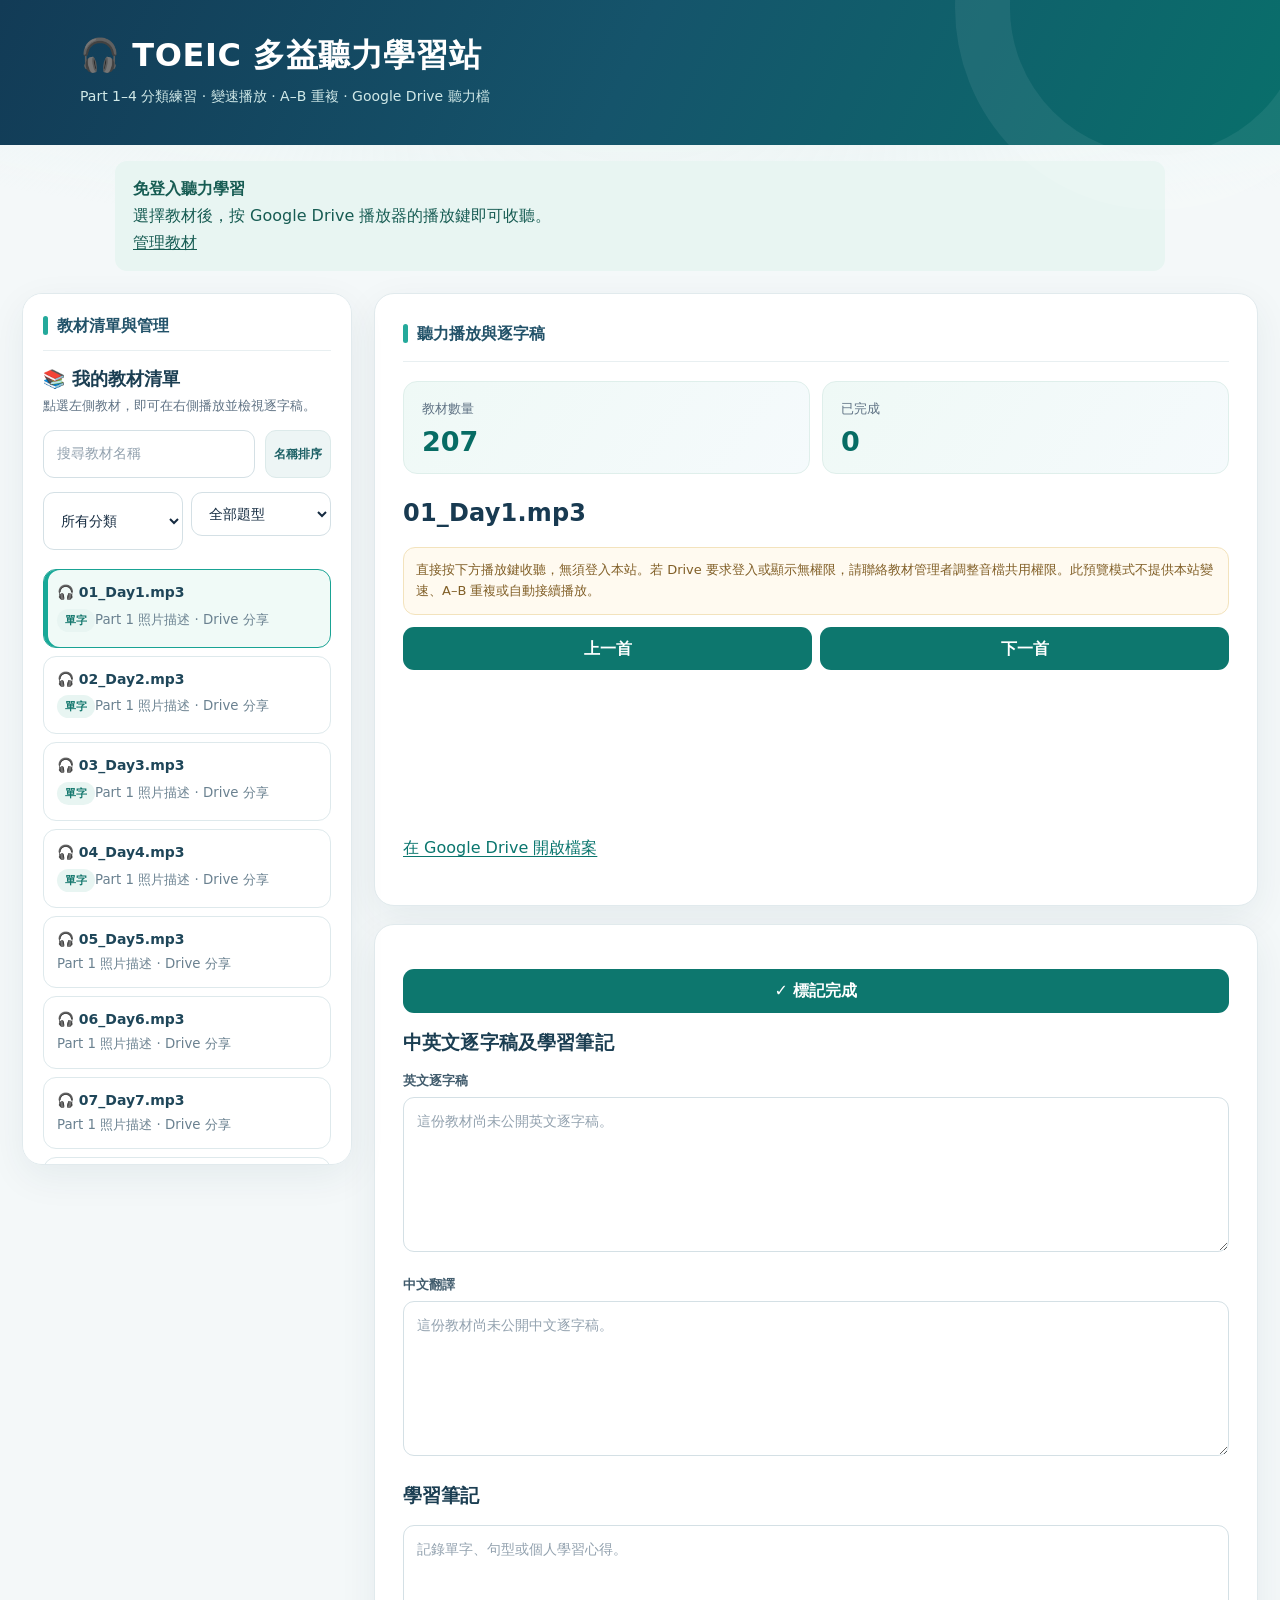
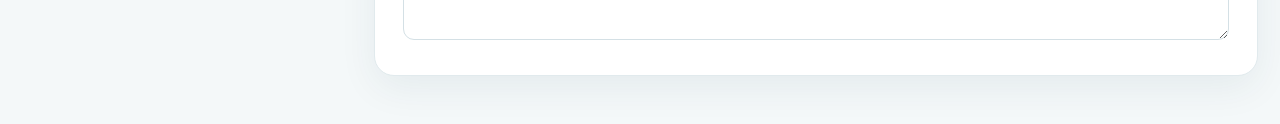
==== index.html @ 633e0f0c "Add files via upload" ====
<!DOCTYPE html>
<html lang="zh-Hant"><head><meta charset="utf-8"/><meta content="width=device-width,initial-scale=1" name="viewport"/><title>TOEIC 聽力學習站</title><style>:root{font-family:system-ui,'Microsoft JhengHei',sans-serif;color:#17243b;background:#f3f6fb}*{box-sizing:border-box}body{margin:0}header{background:#152c54;color:white;padding:24px max(20px,calc((100% - 1050px)/2))}h1{margin:0;font-size:26px}header p{margin:7px 0 0;color:#c9d8ef}main{max-width:1050px;margin:24px auto;padding:0 16px;display:grid;grid-template-columns:minmax(0,1fr);gap:18px}.panel{background:white;border:1px solid #e2e8f2;border-radius:15px;padding:20px;box-shadow:0 5px 18px #19365a0a}h2{font-size:18px;margin:0 0 15px}label{font-size:13px;font-weight:650;display:block;margin:13px 0 6px}input,select,textarea{width:100%;padding:11px;border:1px solid #ccd5e3;border-radius:9px;font:inherit}textarea{min-height:145px;resize:vertical}button{background:#235cba;color:white;border:0;border-radius:9px;padding:10px 14px;cursor:pointer;font:inherit}button.secondary{background:#eaf0fa;color:#24416e}button.danger{background:#fbe8e8;color:#a12828}button:disabled{opacity:.5}button:hover{filter:brightness(.95)}.row{display:flex;gap:8px;align-items:center;flex-wrap:wrap}.row>*{flex:1}.muted{color:#66758c;font-size:13px;line-height:1.6}.track{padding:12px;border:1px solid #e0e7f2;border-radius:10px;margin:8px 0;cursor:pointer}.track.active{border-color:#3573d4;background:#edf4ff}.track small{color:#64748b}.track .name{font-weight:650;word-break:break-word}.player{background:#edf4ff;border-radius:13px;padding:18px;margin-bottom:16px}.time{display:flex;justify-content:space-between;font-variant-numeric:tabular-nums;color:#546780;font-size:12px}input[type=range]{padding:0;accent-color:#235cba}.actions{display:flex;gap:8px;justify-content:center;flex-wrap:wrap;margin:12px 0}.actions button{flex:none}.meta{display:flex;gap:8px;align-items:center;flex-wrap:wrap}.meta select{width:auto}.pill{display:inline-block;background:#dce9fc;border-radius:99px;padding:4px 10px;font-size:12px}.preview{width:100%;height:130px;border:0;border-radius:10px;background:white}.notice{background:#fff8e7;padding:12px;border-radius:9px;font-size:13px;color:#76531d;line-height:1.6}.stats{display:flex;gap:12px;margin-bottom:16px}.stats div{flex:1;background:#f4f7fc;padding:12px;border-radius:10px}.stats strong{display:block;font-size:21px}.hidden{display:none!important}@media(max-width:750px){main{grid-template-columns:1fr}header{padding:22px}.row{align-items:stretch}} .config{background:#f7faff;border:1px solid #dbe6f7;border-radius:12px;padding:14px;margin-bottom:15px}.config summary{font-weight:700;cursor:pointer}.tag{display:inline-block;background:#e7eefb;border-radius:20px;padding:3px 8px;font-size:12px;color:#345989}.status{font-size:13px;margin:10px 0;line-height:1.6}.ok{color:#167048}.err{color:#ad3030}.toolbar{display:flex;gap:8px;margin:10px 0}.toolbar input{flex:1;min-width:0}.toolbar select{width:130px}.subtitle{font-size:12px;color:#64748b}.track{position:relative}.track .name{padding-right:0}.config button{margin-top:10px} .spin{opacity:.7;pointer-events:none} #driveInfo{white-space:pre-wrap} .smallbtn{font-size:12px;padding:8px} #playerSection{scroll-margin-top:16px} .track:focus-visible{outline:3px solid #3573d4} .autonextbar{display:flex;align-items:center;flex-wrap:wrap;gap:12px;margin-top:12px} .autonextbar button[aria-pressed="true"]{background:#17694b;color:white} .autonextbar .muted{flex:1;min-width:200px} 
/* Separate single-page views, preserving playback state and Google OAuth session. */
.view-nav{max-width:1050px;margin:20px auto 0;padding:0 16px;display:flex;gap:10px;flex-wrap:wrap}
.view-nav .view-tab{background:#e5edfb;color:#264773;border:1px solid #bed1ef;font-weight:700;flex:1;min-width:170px}
.view-nav .view-tab.active{background:#235cba;color:#fff;border-color:#235cba}
.view-nav .view-tab:focus-visible{outline:3px solid #e0ae37;outline-offset:2px}
.view-lead{display:flex;align-items:center;justify-content:space-between;gap:12px;margin-bottom:16px;font-weight:700;color:#25466f}
.view-lead button{flex:none}
#materialsSection{min-width:0}
@media(max-width:550px){.view-lead{flex-wrap:wrap}.view-lead button{width:100%}}

/* TOEIC visual refresh · presentation-only overrides. Existing IDs and JavaScript remain intact. */
:root{color-scheme:light;--ink:#152b40;--muted:#5f7284;--brand:#0d776e;--brand-deep:#07594f;--blue:#1c496e;--line:#dae5e9;--soft:#eef7f5;--shadow:0 12px 38px rgba(20,53,72,.065);font-family:Inter,"Noto Sans TC","Microsoft JhengHei",system-ui,sans-serif;color:var(--ink);background:#f4f8f9}
body{background:radial-gradient(ellipse 85% 250px at 50% 0%,#e5f3f0 0%,transparent 95%),#f4f8f9;min-height:100vh;line-height:1.55}
header{background:linear-gradient(115deg,#123b56 0%,#15546b 49%,#096f6b 100%);padding:34px max(22px,calc((100% - 1120px)/2)) 36px;position:relative;overflow:hidden}
header:after{content:"";position:absolute;width:295px;height:295px;right:-80px;top:-195px;border:55px solid rgba(255,255,255,.065);border-radius:50%;pointer-events:none}
header h1{font-size:clamp(24px,3vw,32px);font-weight:800;letter-spacing:.018em;line-height:1.35;position:relative;z-index:1}
header p{color:#d0e9e8;font-size:14px;margin-top:8px;position:relative;z-index:1;line-height:1.7}
.view-nav{max-width:1120px;margin:-20px auto 0;padding:0 20px;position:relative;z-index:2;gap:12px}
.view-nav .view-tab{min-height:54px;background:#fff;border:1px solid #d8e7e6;color:#496679;border-radius:14px;box-shadow:0 4px 14px rgba(14,58,73,.08);transition:background .18s,transform .18s,border-color .18s;min-width:150px;font-size:15px}
.view-nav .view-tab.active{background:var(--brand);border-color:var(--brand);color:white;box-shadow:0 7px 18px rgba(13,119,110,.23)}
.view-nav .view-tab:hover{transform:translateY(-2px)}
main{max-width:1120px;margin:22px auto 48px;padding:0 20px;gap:20px}
.panel{border:1px solid #e1eaed;border-radius:20px;background:#fff;padding:clamp(17px,2.7vw,28px);box-shadow:var(--shadow);min-width:0}
h2{font-size:19px;line-height:1.4;color:#1b3e52;font-weight:800;margin:0 0 16px;letter-spacing:.008em}
.view-lead{margin-bottom:19px;border-bottom:1px solid #e8eff1;padding-bottom:15px;color:#225269;font-size:16px}
.view-lead span{display:flex;align-items:center;gap:9px}
.view-lead span:before{content:"";height:19px;width:5px;border-radius:4px;background:#24a99b;display:inline-block}
button{background:var(--brand);border:1px solid transparent;color:white;border-radius:11px;padding:10px 15px;min-height:42px;font-weight:700;line-height:1.35;transition:background .16s,transform .16s,box-shadow .16s;box-shadow:none}
button:hover:not(:disabled){filter:none;background:var(--brand-deep);transform:translateY(-1px);box-shadow:0 4px 10px rgba(7,89,79,.14)}
button.secondary{background:#edf5f5;color:#1c6065;border-color:#dceaea}
button.secondary:hover:not(:disabled){background:#dcefed;color:#084c4e}
button.danger{background:#fff0ef;color:#a44442;border-color:#f5dbd7}
button.danger:hover:not(:disabled){background:#fce4e0;color:#972e2e}
button:disabled{cursor:not-allowed;opacity:.48;box-shadow:none}
button:focus-visible,input:focus-visible,textarea:focus-visible,select:focus-visible,.track:focus-visible{outline:3px solid #6ac6bc;outline-offset:2px}
input,select,textarea{border:1px solid #d4e0e5;border-radius:11px;background:#fff;color:var(--ink);padding:12px 13px;min-width:0;transition:border-color .15s,box-shadow .15s;font-size:14px}
input:focus,select:focus,textarea:focus{border-color:#35a699;box-shadow:0 0 0 3px #54c2b420;outline:0}
input::placeholder,textarea::placeholder{color:#93a2af}
input[type=range]{accent-color:var(--brand);box-shadow:none}
label{color:#405b6c;font-size:13px;font-weight:750;margin-top:15px}
.muted{color:var(--muted);font-size:13px}
.stats{gap:12px;margin-bottom:23px}
.stats div{padding:14px 18px;background:linear-gradient(125deg,#eff9f6,#f5fafc);border:1px solid #dfefeb;border-radius:14px}
.stats strong{font-size:27px;font-weight:850;color:#076c64;line-height:1.2;margin-top:5px}
#now{font-size:clamp(19px,2.3vw,24px);margin-bottom:17px;color:#183a51;overflow-wrap:anywhere}
.player{padding:clamp(17px,3.2vw,30px);background:linear-gradient(145deg,#eef8f7,#e9f1f8);border:1px solid #d8e9e7;border-radius:18px;margin-bottom:18px}
#seek{display:block;width:100%;height:8px;margin:10px 0 9px;cursor:pointer}
.time{font-size:13px;color:#587284;font-weight:600}
.actions{margin:24px 0 21px;gap:9px}
.actions button{min-height:46px;padding:11px 15px}
#play{background:#086c64;min-width:110px;box-shadow:0 6px 15px #086c6426;font-size:16px}
.meta{gap:9px}.meta label{color:#48697d;font-size:13px}.meta select{min-height:40px}
.pill,.tag{background:#d4ece8;color:#0a655f;border-radius:99px;padding:6px 11px;font-weight:700}
.autonextbar{background:#f7fafb;border:1px solid #e4edef;padding:14px;border-radius:14px;gap:10px}
.autonextbar button[aria-pressed="true"]{background:#0d776e;color:#fff;border-color:#0d776e}
.autonextbar .muted{font-size:12px}
.notice{border:1px solid #f3e3bd;background:#fffaf0;color:#815f27;border-radius:12px}
.config{background:linear-gradient(155deg,#f0f9f7,#f6fafc);border:1px solid #dbece8;border-radius:16px;padding:18px}
.status{background:#fff;border:1px solid #e2ebeb;border-radius:10px;padding:12px 13px;color:#4d6975;overflow-wrap:anywhere}
.status.ok{border-color:#c5e8d9;background:#f0fbf5;color:#146647}
.status.err{border-color:#f2d1d1;background:#fff4f3;color:#a63535}
.toolbar{gap:10px;margin:14px 0}.toolbar input{flex:1}
#filter{margin:0 0 14px}
.track{margin:10px 0;padding:15px 16px;border:1px solid #dee9ec;background:#fff;border-radius:13px;transition:transform .16s,border-color .16s,box-shadow .16s,background .16s}
.track:hover{transform:translateY(-2px);border-color:#86c7be;box-shadow:0 7px 15px rgba(12,79,79,.075)}
.track.active{border-color:#19a394;background:#f0faf7;box-shadow:inset 4px 0 #17a998}
.track .name{font-size:15px;color:#1e4659;font-weight:750}
.track small{color:#6a8190}
#list:empty:before{content:"教材清單目前沒有項目，請先同步 Google Drive 或加入音檔。";display:block;text-align:center;padding:30px 14px;color:#758b95;background:#f7fafb;border:1px dashed #dce7eb;border-radius:14px}
textarea{line-height:1.7;min-height:155px}
#notes{min-height:115px}
#transcriptSection .row{gap:10px}
#transcriptStatus,#asrStatus{padding:10px 12px;border-left:3px solid #54b9b0;border-radius:0 8px 8px 0;background:#f6faf9}
#drivePlayer{margin:16px 0}#drivePlayer a{color:#0a766e;text-underline-offset:3px}
@media(max-width:750px){header{padding:28px 19px 44px}.view-nav{padding:0 14px;margin-top:-21px;gap:8px}.view-nav .view-tab{min-width:0;flex:1;padding:10px 8px;font-size:13px;min-height:50px}main{padding:0 13px;margin-top:17px;gap:14px}.panel{border-radius:16px;padding:18px}.player{padding:16px}.actions{gap:8px}.actions button{flex:1 1 calc(33.33% - 8px);padding:10px 7px;font-size:13px}.actions #play{order:-1;flex:1 1 100%;font-size:16px}.meta{align-items:stretch}.meta select{max-width:140px}.autonextbar button{flex:1 1 180px}.stats strong{font-size:24px}.view-lead{flex-wrap:wrap}.view-lead button{width:auto}.row{gap:9px}}
@media(max-width:450px){header h1{font-size:24px}header p{font-size:12px}.view-nav .view-tab{font-size:12px}.view-lead button{width:100%}.toolbar{flex-wrap:wrap}.toolbar input{flex:1 1 100%}.toolbar button{flex:1}#transcriptSection .row>button{flex:1 1 100%}.meta label{flex:0 0 auto}.meta button{flex:1 1 90px}.config .row button{flex:1 1 115px}.stats{gap:8px}.stats div{padding:12px}.panel{padding:15px}}
@media(prefers-reduced-motion:reduce){*,*:before,*:after{transition:none!important;scroll-behavior:auto!important}}

/* Two-column listening workspace: permanently visible sidebar + player/transcript. */
.view-nav{display:none!important}
main{max-width:1500px;width:100%;display:grid;grid-template-columns:minmax(285px,330px) minmax(0,1fr);grid-template-rows:auto auto;gap:18px 22px;align-items:start;margin:22px auto 48px;padding:0 22px}
#materialsSection{grid-column:1;grid-row:1 / span 2;position:sticky;top:14px;max-height:calc(100vh - 28px);overflow-y:auto;overscroll-behavior:contain;scrollbar-width:thin;padding:20px;min-height:360px}
#playerSection{grid-column:2;grid-row:1}
#transcriptSection{grid-column:2;grid-row:2}
#materialsSection .view-lead{margin-bottom:15px;padding-bottom:12px}
#backToPlayer,#chooseMaterial{display:none}
.sidebar-list-head h2{margin:0 0 4px;font-size:18px}
.sidebar-list-head .muted{margin:0 0 12px}
#materialsSection .toolbar{display:flex;flex-wrap:wrap}
#materialsSection .toolbar input{flex:1 1 120px}
#materialsSection .toolbar button{flex:0 0 auto}
#materialsSection #filter{width:100%}
#list{min-height:90px}
#list .track{padding:12px 13px;margin:8px 0}
#list .track .name{font-size:14px}
.sidebar-settings{border-top:1px solid #e2eaea;margin-top:20px;padding-top:15px}
.sidebar-settings summary{cursor:pointer;color:#1b5e66;font-weight:750;padding:11px 8px;background:#eff8f7;border-radius:10px;list-style-position:inside}
.sidebar-settings summary:hover{background:#e2f3f0}
.sidebar-settings-body{padding-top:15px;min-width:0}
.sidebar-settings-body .row{flex-wrap:wrap}
.sidebar-settings-body .row>button{flex:1 1 115px}
#playerSection,#transcriptSection{min-width:0}
@media(max-width:850px){
 main{grid-template-columns:minmax(0,1fr);grid-template-rows:auto auto auto;padding:0 13px;gap:14px}
 #materialsSection{grid-column:1;grid-row:1;position:static;max-height:none;overflow:visible;min-height:0}
 #playerSection{grid-column:1;grid-row:2}
 #transcriptSection{grid-column:1;grid-row:3}
 #list{max-height:330px;overflow:auto;scrollbar-width:thin}
 #backToPlayer,#chooseMaterial{display:inline-flex}
}

/* Compact Google Drive login/sync panel at the upper-right of the header. */
header{overflow:visible;min-height:130px;padding-right:max(330px,calc((100% - 1120px)/2))}
header .cloud-mini{position:absolute;right:max(20px,calc((100% - 1450px)/2));top:20px;width:250px;z-index:30;color:#18384c;font-size:13px}
.cloud-mini>summary{display:flex;align-items:center;gap:9px;justify-content:space-between;list-style:none;cursor:pointer;background:rgba(255,255,255,.97);border:1px solid rgba(255,255,255,.7);border-radius:12px;box-shadow:0 5px 16px rgba(0,0,0,.12);padding:9px 12px;font-weight:700;line-height:1.35;min-height:40px}
.cloud-mini>summary::-webkit-details-marker{display:none}
.cloud-mini>summary:focus-visible{outline:3px solid #ffcf6c;outline-offset:3px}
.cloud-mini[open]>summary{border-radius:12px 12px 8px 8px}
.cloud-state{font-size:11px;font-weight:700;color:#7e4820;background:#fff0dd;border-radius:20px;padding:4px 8px;white-space:nowrap}
.cloud-state.connected{color:#096347;background:#dff8ec}
.cloud-mini-panel{background:#fff;color:#18384c;border:1px solid #dce8e9;border-radius:12px;box-shadow:0 18px 48px rgba(14,43,58,.22);margin-top:6px;padding:13px;max-height:min(75vh,520px);overflow-y:auto}
.cloud-mini-heading{font-weight:800;margin:0 0 9px;font-size:14px}
.cloud-mini .config{padding:0;margin:0;background:transparent;border:0;box-shadow:none}
.cloud-mini .config .row{display:grid;grid-template-columns:repeat(2,minmax(0,1fr));gap:7px;margin:0 0 7px}
.cloud-mini .config .row button{width:100%;min-width:0;margin:0!important;white-space:normal;padding:8px 6px;font-size:12px;line-height:1.3}
.cloud-mini #connect{grid-column:1/-1}
.cloud-mini #driveInfo{font-size:12px;line-height:1.45;word-break:break-word;margin:7px 0}
.cloud-mini .muted{font-size:11px;line-height:1.5;margin-top:8px}
@media(max-width:750px){header{padding:16px 18px 22px;min-height:0}header h1{font-size:23px;padding-right:0}header p{font-size:12px;margin-top:5px}header .cloud-mini{position:relative;right:auto;top:auto;width:100%;max-width:330px;margin:13px 0 0 auto}.cloud-mini-panel{position:absolute;right:0;top:100%;width:min(330px,calc(100vw - 36px));z-index:100}}

.material-filters{display:grid;grid-template-columns:1fr 1fr;gap:8px;margin-bottom:10px}.material-filters select{min-width:0;margin:0} .category-manager{background:#f4faf9;border:1px solid #d7e9e5;border-radius:12px;padding:11px;margin:0 0 12px}.category-manager summary{font-weight:700;cursor:pointer;color:#186b64}.category-controls{display:flex;gap:7px;margin:12px 0}.category-controls input{min-width:0;flex:1}.category-controls button{flex:none}.category-manager-list{display:grid;gap:7px}.category-item{display:flex;gap:8px;align-items:center;background:white;border:1px solid #e0eae8;padding:8px;border-radius:9px}.category-item span{flex:1;min-width:0;overflow-wrap:anywhere;font-size:13px}.category-item button{font-size:12px;padding:6px 8px;flex:none}.track-head{display:flex;gap:8px;align-items:center;justify-content:space-between}.track-head .name{min-width:0;flex:1}.assign-category{font-size:12px!important;flex:none;padding:6px 8px!important;background:#e4f4f0!important;color:#17675d!important}.track-category{display:inline-block;font-size:11px;font-weight:700;color:#13776d;background:#e8f5f2;border-radius:20px;padding:3px 8px;margin:5px 0 3px}.category-manager .muted{margin:9px 0 0}@media(max-width:420px){.material-filters{grid-template-columns:1fr}.category-controls{flex-wrap:wrap}}
.category-cloud-actions{display:flex;gap:8px;flex-wrap:wrap;margin:12px 0 6px}.category-cloud-actions button{font-size:12px;flex:1;min-width:130px;padding:9px 7px}#categoryCloudStatus{overflow-wrap:anywhere}

/* 按需啟用批次選取：預設不顯示勾選框 */
.batch-mode-toggle{margin:7px 0 9px;display:flex;justify-content:flex-end}
.batch-mode-toggle button{font-size:13px;padding:8px 12px}
body:not(.batch-mode) .batch-toolbar,body:not(.batch-mode) .track-check{display:none!important}
/* 批次選取及分類工具 */
.batch-toolbar{background:#f0f8f6;border:1px solid #c9e4dd;border-radius:12px;padding:10px;margin:9px 0 12px;display:grid;gap:9px}
.batch-top{display:flex;align-items:center;gap:9px;flex-wrap:wrap}.batch-top label{display:inline-flex;align-items:center;gap:6px;margin:0;font-size:13px;cursor:pointer}.batch-top input[type=checkbox],.track-check input{width:18px;height:18px;accent-color:#087e74;cursor:pointer;margin:0;padding:0;flex:none}.batch-top .batch-count{margin-left:auto;font-size:12px;font-weight:700;color:#17675d}
.batch-actions{display:flex;gap:7px;align-items:center;flex-wrap:wrap}.batch-actions select{flex:1;min-width:130px;width:auto;padding:8px;font-size:13px}.batch-actions button{flex:none;font-size:12px;padding:9px 10px}.batch-hint{font-size:12px;color:#57756e;line-height:1.5}
.track-head .track-check{display:flex;align-items:center;justify-content:center;flex:none;width:25px;height:30px;cursor:pointer}.track.batch-selected{border-color:#3b9889;background:#f0faf7}
@media(max-width:420px){.batch-actions button{flex:1}}
</style><script id="publicCatalog" type="application/json">{"version":1,"publishedAt":"2026-11-17T12:27:02.222Z","lessons":[{"fileId":"1jdVam8tfnFy5SgHQOFsAGwgOtQK8EwFE","resourceKey":"","title":"01_Day1.mp3","part":"Part 1 照片描述","category":"單字","englishText":"","chineseText":""},{"fileId":"14j56xAD-0eZiEmAX4fzDH7BqAQU6TMIv","resourceKey":"","title":"02_Day2.mp3","part":"Part 1 照片描述","category":"單字","englishText":"","chineseText":""},{"fileId":"1sh70HiFGlJVFyKkpcbn8rgNvsclHuhSX","resourceKey":"","title":"03_Day3.mp3","part":"Part 1 照片描述","category":"單字","englishText":"","chineseText":""},{"fileId":"1TyTa-IXgZFvPpMi9HYZl3edBHkwfhMGv","resourceKey":"","title":"04_Day4.mp3","part":"Part 1 照片描述","category":"單字","englishText":"","chineseText":""},{"fileId":"1NJ-UxAuJGaBOE6TQoSzCU_HLB0dkN069","resourceKey":"","title":"05_Day5.mp3","part":"Part 1 照片描述","category":"","englishText":"","chineseText":""},{"fileId":"1dAWXv3IMXgtaKwrZSzlY3SqHisAGcu1J","resourceKey":"","title":"06_Day6.mp3","part":"Part 1 照片描述","category":"","englishText":"","chineseText":""},{"fileId":"18zyqQBfJ-8dLc3IytNRzR20Xw9OL5h2g","resourceKey":"","title":"07_Day7.mp3","part":"Part 1 照片描述","category":"","englishText":"","chineseText":""},{"fileId":"1bi9lWBukco__fwjnn8DZ7sBbVyBRh5ni","resourceKey":"","title":"08_Day8.mp3","part":"Part 1 照片描述","category":"","englishText":"","chineseText":""},{"fileId":"1TfiyfC1eyGVxjdzyltQ5tp0aH1_Lxj8x","resourceKey":"","title":"09_Day9.mp3","part":"Part 1 照片描述","category":"","englishText":"","chineseText":""},{"fileId":"18VVmRNlb8yIsVQQse7kyuI4wjOgQzEBS","resourceKey":"","title":"10_Day10.mp3","part":"Part 1 照片描述","category":"","englishText":"","chineseText":""},{"fileId":"1vOKZpHEvuNO_E8wVRAP0JzI04m6c7JVl","resourceKey":"","title":"11_Day11.mp3","part":"Part 1 照片描述","category":"","englishText":"","chineseText":""},{"fileId":"1CYjW8rUEC0X_I53L4UnB68USF5vS5bfW","resourceKey":"","title":"12_Day12.mp3","part":"Part 1 照片描述","category":"","englishText":"","chineseText":""},{"fileId":"1nHYmuFPXsNcwF3aA6PlnjlJyCsfX02kQ","resourceKey":"","title":"13_Day13.mp3","part":"Part 1 照片描述","category":"","englishText":"","chineseText":""},{"fileId":"1GgCKV4Fs47nl0qg0KiGLlga2kH530IDm","resourceKey":"","title":"14_Day14.mp3","part":"Part 1 照片描述","category":"","englishText":"","chineseText":""},{"fileId":"1KFHCBLsXEYHcZom18ufhM6G_XKhOzXfj","resourceKey":"","title":"15_Day15.mp3","part":"Part 1 照片描述","category":"","englishText":"","chineseText":""},{"fileId":"1lwyugN_pLjQDw3sXeO8Dm8tLvef_7bY7","resourceKey":"","title":"16_Day16.mp3","part":"Part 1 照片描述","category":"","englishText":"","chineseText":""},{"fileId":"1-JiBu9bYy4bIZnhN_XWP0KrJs7YpA_Kv","resourceKey":"","title":"17_Day17.mp3","part":"Part 1 照片描述","category":"","englishText":"","chineseText":""},{"fileId":"1d6XuHmd770zmf1yQYRVa780jTLnWGlRI","resourceKey":"","title":"18_Day18.mp3","part":"Part 1 照片描述","category":"","englishText":"","chineseText":""},{"fileId":"1YaeBLPh2BIXW7tJ5Guzq1c5L6AYtNVuo","resourceKey":"","title":"19_Day19.mp3","part":"Part 1 照片描述","category":"","englishText":"","chineseText":""},{"fileId":"1mssBZJYjO_Uqd3SJX-yA3Kvq0yO3LUBF","resourceKey":"","title":"20_Day20.mp3","part":"Part 1 照片描述","category":"","englishText":"","chineseText":""},{"fileId":"1zhOy37vhfpfJq0TeXunWlpsCX8foDUA-","resourceKey":"","title":"21_Day21.mp3","part":"Part 1 照片描述","category":"","englishText":"","chineseText":""},{"fileId":"1TIo-c86qFteqNhrNfwCQteFODM9pW4Jl","resourceKey":"","title":"22_Day22.mp3","part":"Part 1 照片描述","category":"","englishText":"","chineseText":""},{"fileId":"1KMd506A_KYmtziISt87RaxyNxhGXJ2GY","resourceKey":"","title":"23_Day23.mp3","part":"Part 1 照片描述","category":"","englishText":"","chineseText":""},{"fileId":"1lABLGaIvihuv_1PTKcwJa4uHyE26B4oE","resourceKey":"","title":"24_Day24.mp3","part":"Part 1 照片描述","category":"","englishText":"","chineseText":""},{"fileId":"19NFl8eF2Y7QMG8lqT5GbGvIfkluQc_YA","resourceKey":"","title":"25_Day25.mp3","part":"Part 1 照片描述","category":"","englishText":"","chineseText":""},{"fileId":"1HHRmIffbn8wfAa51Wv3c1sFpsmWdReDA","resourceKey":"","title":"26_Day26.mp3","part":"Part 1 照片描述","category":"","englishText":"","chineseText":""},{"fileId":"13t8rMARrPOjBzJ0HtIqMCDm1-K5mvs13","resourceKey":"","title":"27_Day27.mp3","part":"Part 1 照片描述","category":"","englishText":"","chineseText":""},{"fileId":"175ByeZ4U6GQOcXLl7R0Lu_LXtE1VKHJK","resourceKey":"","title":"28_Day28.mp3","part":"Part 1 照片描述","category":"","englishText":"","chineseText":""},{"fileId":"1wZejuFvY9Eh24DSEUc0K3EM4XUGJvLmh","resourceKey":"","title":"29_Day29.mp3","part":"Part 1 照片描述","category":"","englishText":"","chineseText":""},{"fileId":"171oHV-1thNlYQqwHLW6ZEmF9hVcrDcWP","resourceKey":"","title":"30_Day30.mp3","part":"Part 1 照片描述","category":"","englishText":"","chineseText":""},{"fileId":"1RIvHSYilTBw8Ptry1WPZ6f61UEk8skYx","resourceKey":"","title":"31_Appendix.mp3","part":"Part 1 照片描述","category":"","englishText":"","chineseText":""},{"fileId":"1H2YFuEA1RgH19q5NyOlxn1q2VZLCkZ_g","resourceKey":"","title":"Sample_001.mp3","part":"Part 1 照片描述","category":"聽力","englishText":"","chineseText":""},{"fileId":"1kmgnxnxQpoNrJwhyCvq_-0kpoPxE2Jtj","resourceKey":"","title":"Sample_002.mp3","part":"Part 1 照片描述","category":"聽力","englishText":"","chineseText":""},{"fileId":"17eDyvrTms-MmTCBPI4wNgZObKH2OcYy9","resourceKey":"","title":"Sample_003.mp3","part":"Part 1 照片描述","category":"","englishText":"","chineseText":""},{"fileId":"1e4FOYLozB8qlN5h9ekZGAMtrRdOXWxQ7","resourceKey":"","title":"Sample_004.mp3","part":"Part 1 照片描述","category":"","englishText":"","chineseText":""},{"fileId":"1YbGSI8_oVt7P_tmycHXSVkIc2PNkYGm5","resourceKey":"","title":"Sample_005.mp3","part":"Part 1 照片描述","category":"","englishText":"","chineseText":""},{"fileId":"1r_5uStkgLmecb54EpB6E08Oz3tDNwcHf","resourceKey":"","title":"Sample_006.mp3","part":"Part 1 照片描述","category":"","englishText":"","chineseText":""},{"fileId":"1xaZpovOZj8kGpzaDt4Hia14_dXNWsBq_","resourceKey":"","title":"Sample_007.mp3","part":"Part 1 照片描述","category":"","englishText":"","chineseText":""},{"fileId":"1krgVlwPv2J7vm3KUVqDKai9Y16eewFL3","resourceKey":"","title":"Sample_008.mp3","part":"Part 1 照片描述","category":"","englishText":"","chineseText":""},{"fileId":"1GUzPvPoal8glmaKYraPzOHXRyf41Wkzw","resourceKey":"","title":"Sample_009.mp3","part":"Part 1 照片描述","category":"","englishText":"","chineseText":""},{"fileId":"10PKXHyjEnzSnUbEKc-W-TxsViwP3OGRY","resourceKey":"","title":"Sample_010.mp3","part":"Part 1 照片描述","category":"","englishText":"","chineseText":""},{"fileId":"1J7A6MqWna9moHrbc6QPBnIW50HnLCytm","resourceKey":"","title":"Sample_011.mp3","part":"Part 1 照片描述","category":"","englishText":"","chineseText":""},{"fileId":"1WpZAtEb7wGkLI9fEaX-GynPE7ohtpwnx","resourceKey":"","title":"Sample_012.mp3","part":"Part 1 照片描述","category":"","englishText":"","chineseText":""},{"fileId":"1vIIJ0pjCdBeNN1jaP3T0-_eJdF3iK3i_","resourceKey":"","title":"Sample_013.mp3","part":"Part 1 照片描述","category":"","englishText":"","chineseText":""},{"fileId":"1TB-Rgulwdwq6ttPjMyofZslhYXwO_3qr","resourceKey":"","title":"Sample_014.mp3","part":"Part 1 照片描述","category":"","englishText":"","chineseText":""},{"fileId":"1Qa0DQvbBrIvsYZcmLad_8fxcDYYibrcP","resourceKey":"","title":"Test_1_015.mp3","part":"Part 1 照片描述","category":"","englishText":"","chineseText":""},{"fileId":"1SbaU6ETfqtlsZW3e_jctsRS2ZCS33IkO","resourceKey":"","title":"Test_1_016.mp3","part":"Part 1 照片描述","category":"","englishText":"","chineseText":""},{"fileId":"1U6Sb76yVU543VUoyYJJHacSv3ITefMP4","resourceKey":"","title":"Test_1_017.mp3","part":"Part 1 照片描述","category":"","englishText":"","chineseText":""},{"fileId":"1wpO2DH_E8O30VKlcgVnG3q5c8-QdjBqe","resourceKey":"","title":"Test_1_018.mp3","part":"Part 1 照片描述","category":"","englishText":"","chineseText":""},{"fileId":"1_lLNcx82O66SEswEaIerkZR2487VCF0m","resourceKey":"","title":"Test_1_019.mp3","part":"Part 1 照片描述","category":"","englishText":"","chineseText":""},{"fileId":"1TNEfo0CKeUDWYJrkLroN5aKMs89VLeuW","resourceKey":"","title":"Test_1_020.mp3","part":"Part 1 照片描述","category":"","englishText":"","chineseText":""},{"fileId":"17DujuqcmX5F9WjWD2-75G2dfghY5ZXpY","resourceKey":"","title":"Test_1_021.mp3","part":"Part 1 照片描述","category":"","englishText":"","chineseText":""},{"fileId":"1mkVxcW65T-ngcWru4YDmCKbADObPf_Cb","resourceKey":"","title":"Test_1_022.mp3","part":"Part 1 照片描述","category":"","englishText":"","chineseText":""},{"fileId":"1TAkMhDqBVHV4UNJ__YSZ-6EnWQcRudQp","resourceKey":"","title":"Test_1_023.mp3","part":"Part 1 照片描述","category":"","englishText":"","chineseText":""},{"fileId":"1VgpN-RworPAJvMwEYoYyTZP3NKqbpXmQ","resourceKey":"","title":"Test_1_024.mp3","part":"Part 1 照片描述","category":"","englishText":"","chineseText":""},{"fileId":"1VzmFKyfmcN6dfaInPDPsga-ZDa8d9KHE","resourceKey":"","title":"Test_1_025.mp3","part":"Part 1 照片描述","category":"","englishText":"","chineseText":""},{"fileId":"1lThep-sdnEDWXLqS6t3A2YJoeb_t3pih","resourceKey":"","title":"Test_1_026.mp3","part":"Part 1 照片描述","category":"","englishText":"","chineseText":""},{"fileId":"1z11EgWuDmykktHrL_BAQoUuT_O5wMk-E","resourceKey":"","title":"Test_1_027.mp3","part":"Part 1 照片描述","category":"","englishText":"","chineseText":""},{"fileId":"11F4lTudIpy_hGy6CpK48J_xHS3CVbxz1","resourceKey":"","title":"Test_1_028.mp3","part":"Part 1 照片描述","category":"","englishText":"","chineseText":""},{"fileId":"1JhEtL1HRVEZdecTHjEvYOYcPBSm_2J5V","resourceKey":"","title":"Test_1_029.mp3","part":"Part 1 照片描述","category":"","englishText":"","chineseText":""},{"fileId":"1Uuhq4Wmvkh6t3w57OjtBih3qAL2OVjn4","resourceKey":"","title":"Test_1_030.mp3","part":"Part 1 照片描述","category":"","englishText":"","chineseText":""},{"fileId":"12kjdmJyTuCEYeatIR3CKb18ViXiRzRC5","resourceKey":"","title":"Test_1_031.mp3","part":"Part 1 照片描述","category":"","englishText":"","chineseText":""},{"fileId":"1l7TajxCJZk-Bd2BHwFeI-9FhlKidDn6r","resourceKey":"","title":"Test_1_032.mp3","part":"Part 1 照片描述","category":"","englishText":"","chineseText":""},{"fileId":"164piJKuGwMIgwsyhZyrnBQ1U3_7PB_RK","resourceKey":"","title":"Test_1_033.mp3","part":"Part 1 照片描述","category":"","englishText":"","chineseText":""},{"fileId":"1XwMSQYSfhWGui8XuIzAwTUo8lrk-ICoW","resourceKey":"","title":"Test_1_034.mp3","part":"Part 1 照片描述","category":"","englishText":"","chineseText":""},{"fileId":"1QcD3golOzKjlGeoEtkKtbFk0GZf9UgvN","resourceKey":"","title":"Test_1_035.mp3","part":"Part 1 照片描述","category":"","englishText":"","chineseText":""},{"fileId":"1SmMvQRCfzR76cTbDckOU_IN2IRgvIlAx","resourceKey":"","title":"Test_1_036.mp3","part":"Part 1 照片描述","category":"","englishText":"","chineseText":""},{"fileId":"18qpdqGpAhGOFIUXljIUt4NrCQ8FrAUK9","resourceKey":"","title":"Test_1_037.mp3","part":"Part 1 照片描述","category":"","englishText":"","chineseText":""},{"fileId":"1atD99vIUjZNCdYheGQ_woXLAtzeaFAUJ","resourceKey":"","title":"Test_1_038.mp3","part":"Part 1 照片描述","category":"","englishText":"","chineseText":""},{"fileId":"1tfIS3B0xChAOF-lPMifgqveMTS2AwCeK","resourceKey":"","title":"Test_1_039.mp3","part":"Part 1 照片描述","category":"","englishText":"","chineseText":""},{"fileId":"1yuxPUiiFzsTae54MuSMiEk0m32jlEo-8","resourceKey":"","title":"Test_1_040.mp3","part":"Part 1 照片描述","category":"","englishText":"","chineseText":""},{"fileId":"1pMY03pCVwt9Kq_hMmqPJ9A6N7p4qi0Wb","resourceKey":"","title":"Test_1_041.mp3","part":"Part 1 照片描述","category":"","englishText":"","chineseText":""},{"fileId":"1-8aynhCspvwh5cA0hMZnKxftbt_Gcb-w","resourceKey":"","title":"Test_1_042.mp3","part":"Part 1 照片描述","category":"","englishText":"","chineseText":""},{"fileId":"1b_qoFlmYcmwNBjafGVGUNcd2g9gLduKf","resourceKey":"","title":"Test_1_043.mp3","part":"Part 1 照片描述","category":"","englishText":"","chineseText":""},{"fileId":"1yqBz15G8WcfqFRKGQ7YANMxyGtodG_aM","resourceKey":"","title":"Test_1_044.mp3","part":"Part 1 照片描述","category":"","englishText":"","chineseText":""},{"fileId":"1ssPfDspWkCz-uHl1hrMkWq1TLCUiP1ZG","resourceKey":"","title":"Test_1_045.mp3","part":"Part 1 照片描述","category":"","englishText":"","chineseText":""},{"fileId":"1Aa94cYFJuY2arlkXnJIq2PXodK0CU9tU","resourceKey":"","title":"Test_1_046.mp3","part":"Part 1 照片描述","category":"","englishText":"","chineseText":""},{"fileId":"1HOesR1ydbygE4wzjQPd1xNQCFEdFXlUh","resourceKey":"","title":"Test_1_047.mp3","part":"Part 1 照片描述","category":"","englishText":"","chineseText":""},{"fileId":"1kGzJk3VpCTjBrMajhu9D9QWgPktG4AKI","resourceKey":"","title":"Test_1_048.mp3","part":"Part 1 照片描述","category":"","englishText":"","chineseText":""},{"fileId":"1O6alr_AGziOoKHbFlN53Odfdl172R8LY","resourceKey":"","title":"Test_1_049.mp3","part":"Part 1 照片描述","category":"","englishText":"","chineseText":""},{"fileId":"142-XqJLZZeks8h2oFwpmidv82B-CUFsY","resourceKey":"","title":"Test_1_050.mp3","part":"Part 1 照片描述","category":"","englishText":"","chineseText":""},{"fileId":"1cUArQg9UyzyDIofJK3CrfbfGGQm0Uf9q","resourceKey":"","title":"Test_1_051.mp3","part":"Part 1 照片描述","category":"","englishText":"","chineseText":""},{"fileId":"1rKe2oOkHaTwzUWeoVBlsjgUOIW1J3Wiw","resourceKey":"","title":"Test_1_052.mp3","part":"Part 1 照片描述","category":"","englishText":"","chineseText":""},{"fileId":"1Fz2N4MBXMw5PzUdLUK-VlQlEOgwC0COy","resourceKey":"","title":"Test_1_053.mp3","part":"Part 1 照片描述","category":"","englishText":"","chineseText":""},{"fileId":"1N2CggYO06OjQuyaAYJy3823c9kY4-Aac","resourceKey":"","title":"Test_1_054.mp3","part":"Part 1 照片描述","category":"","englishText":"","chineseText":""},{"fileId":"1cigbav0BobBDjZqyH1CAGgjbOqYnPwhA","resourceKey":"","title":"Test_1_055.mp3","part":"Part 1 照片描述","category":"","englishText":"","chineseText":""},{"fileId":"1DMNhphlAmtDzxS63HTDaUTMfoAVnZLIv","resourceKey":"","title":"Test_1_056.mp3","part":"Part 1 照片描述","category":"","englishText":"","chineseText":""},{"fileId":"1mVvMe6jLD2oj3mTO5ZUxxHQaxaI5cw9e","resourceKey":"","title":"Test_1_057.mp3","part":"Part 1 照片描述","category":"","englishText":"","chineseText":""},{"fileId":"1NmWaTVa8QTOI-hVN8hwf0cEHdDB1pcc5","resourceKey":"","title":"Test_1_058.mp3","part":"Part 1 照片描述","category":"","englishText":"","chineseText":""},{"fileId":"1YNW3Rk_x7huAe6JFgmYH--YEj0_G2Caf","resourceKey":"","title":"Test_1_059.mp3","part":"Part 1 照片描述","category":"","englishText":"","chineseText":""},{"fileId":"1ha-4uOH10AfXnFl1EoVdbTP5CPe0cy7l","resourceKey":"","title":"Test_1_060.mp3","part":"Part 1 照片描述","category":"","englishText":"","chineseText":""},{"fileId":"1fav4h3Rj7xh8VZluMAMxv7_3eghB3ebP","resourceKey":"","title":"Test_1_061.mp3","part":"Part 1 照片描述","category":"","englishText":"","chineseText":""},{"fileId":"1ZdUGe1cpJYTcZbe7BMkDcOGGcIjjlE9E","resourceKey":"","title":"Test_1_062.mp3","part":"Part 1 照片描述","category":"","englishText":"","chineseText":""},{"fileId":"1kv-ooE1Cq7ja2QLcbLbV2XmU0wPu7XPp","resourceKey":"","title":"Test_1_063.mp3","part":"Part 1 照片描述","category":"","englishText":"","chineseText":""},{"fileId":"1FhLh_yCfrGM-rCytIPO1gP5FENAeYbr9","resourceKey":"","title":"Test_1_064.mp3","part":"Part 1 照片描述","category":"","englishText":"","chineseText":""},{"fileId":"1z2_hKw3zEUFVIVsoQ1uHD-UH7UihL5Gk","resourceKey":"","title":"Test_1_065.mp3","part":"Part 1 照片描述","category":"","englishText":"","chineseText":""},{"fileId":"1tGV717XtK6TeLJzIopE8mz_M1ySIyp4Y","resourceKey":"","title":"Test_1_066.mp3","part":"Part 1 照片描述","category":"","englishText":"","chineseText":""},{"fileId":"15329iDqi5F3oI-LjzX0xkWsx0uH0jcGp","resourceKey":"","title":"Test_1_067.mp3","part":"Part 1 照片描述","category":"","englishText":"","chineseText":""},{"fileId":"1OfWC0dMsyQH7h446PPXaPtRHkDN5BxG7","resourceKey":"","title":"Test_1_068.mp3","part":"Part 1 照片描述","category":"","englishText":"","chineseText":""},{"fileId":"1rEaMfGUN4JFo5eN8gNK1zljG4Bel3xO5","resourceKey":"","title":"Test_1_069.mp3","part":"Part 1 照片描述","category":"","englishText":"","chineseText":""},{"fileId":"1-VyXpJKSbBk-QSVbiKh_QTo6mZCuQ3F0","resourceKey":"","title":"Test_1_070.mp3","part":"Part 1 照片描述","category":"","englishText":"","chineseText":""},{"fileId":"1nhDUjkqQpqUXVknj8GvZuBWA5vPP1oHa","resourceKey":"","title":"Test_1_071.mp3","part":"Part 1 照片描述","category":"","englishText":"","chineseText":""},{"fileId":"1e6Kcp19w5PmhP-IOlwz_xGOgLMLQeuFj","resourceKey":"","title":"Test_1_072.mp3","part":"Part 1 照片描述","category":"","englishText":"","chineseText":""},{"fileId":"10cwRjJ7y-4Z5DhqDWGpmdCW2kb9Vh1Ud","resourceKey":"","title":"Test_1_073.mp3","part":"Part 1 照片描述","category":"","englishText":"","chineseText":""},{"fileId":"1ZCp397ZCEFHzt4eBMKYUNOaFtkZjr3NO","resourceKey":"","title":"Test_1_074.mp3","part":"Part 1 照片描述","category":"","englishText":"","chineseText":""},{"fileId":"1E7Wvfk34DrWoF-1dkU7qU3R26BFXz-Gf","resourceKey":"","title":"Test_1_075.mp3","part":"Part 1 照片描述","category":"","englishText":"","chineseText":""},{"fileId":"1jXKeY3E9rCHq72wZQDClPrmo7ITFZSlH","resourceKey":"","title":"Test_1_076.mp3","part":"Part 1 照片描述","category":"","englishText":"","chineseText":""},{"fileId":"15pZ-DXdbpODsX8uTs-vjq8hlb4bG9EcW","resourceKey":"","title":"Test_1_077.mp3","part":"Part 1 照片描述","category":"","englishText":"","chineseText":""},{"fileId":"1uEdEDXbCba-cImdgAkw5-7T3jqOd-Max","resourceKey":"","title":"Test_1_078.mp3","part":"Part 1 照片描述","category":"","englishText":"","chineseText":""},{"fileId":"1y6AG78RXi1AK6yEJx16BySl7lWb_9URp","resourceKey":"","title":"Test_1_079.mp3","part":"Part 1 照片描述","category":"","englishText":"","chineseText":""},{"fileId":"1XrPQimPmS--_j3KHyNHy4ClrF7WACTda","resourceKey":"","title":"Test_1_080.mp3","part":"Part 1 照片描述","category":"","englishText":"","chineseText":""},{"fileId":"1JmIVSYlCG9PMOWZ9e1vQIpYCRhfYSg5g","resourceKey":"","title":"Test_1_081.mp3","part":"Part 1 照片描述","category":"","englishText":"","chineseText":""},{"fileId":"1Gtjfdq0itWaopch_fak9nBNH5tdC-5YC","resourceKey":"","title":"Test_1_082.mp3","part":"Part 1 照片描述","category":"","englishText":"","chineseText":""},{"fileId":"1y1hDU0IPg58oCsfGavgc7cQ1YYBvAhzn","resourceKey":"","title":"Test_1_083.mp3","part":"Part 1 照片描述","category":"","englishText":"","chineseText":""},{"fileId":"1-aSscFI8mVPYqTxpTrabI5W07aHgrP2x","resourceKey":"","title":"Test_1_084.mp3","part":"Part 1 照片描述","category":"","englishText":"","chineseText":""},{"fileId":"1utZmSejqeyLvNueONXpttbRnEuVs9RCZ","resourceKey":"","title":"Test_1_085.mp3","part":"Part 1 照片描述","category":"","englishText":"","chineseText":""},{"fileId":"1P2Nm18r8JLaGokvnh78X5KsBebPzOa8g","resourceKey":"","title":"Test_1_086.mp3","part":"Part 1 照片描述","category":"","englishText":"","chineseText":""},{"fileId":"1MT9lTJEcNiTELV1QZ-2KjU8oxNdQW5xz","resourceKey":"","title":"Test_1_087.mp3","part":"Part 1 照片描述","category":"","englishText":"","chineseText":""},{"fileId":"1ujqSbvvs5UpH-jD29chyRR3rZEhhcOHh","resourceKey":"","title":"Test_1_088.mp3","part":"Part 1 照片描述","category":"","englishText":"","chineseText":""},{"fileId":"1ymH-yVErY3BNxn1Cr7wfUfI2jXuc9GlA","resourceKey":"","title":"Test_1_089.mp3","part":"Part 1 照片描述","category":"","englishText":"","chineseText":""},{"fileId":"11_7d31Z5xA4rxHvcQ_1zI_A6wWktwNb3","resourceKey":"","title":"Test_1_090.mp3","part":"Part 1 照片描述","category":"","englishText":"","chineseText":""},{"fileId":"1BwsUiP3XYyyeBhEmyxVK5PVLX750xQ_7","resourceKey":"","title":"Test_1_091.mp3","part":"Part 1 照片描述","category":"","englishText":"","chineseText":""},{"fileId":"1vCX3Ft2r7jsi4xhQEObopUhcq-Z_8Rbu","resourceKey":"","title":"Test_1_092.mp3","part":"Part 1 照片描述","category":"","englishText":"","chineseText":""},{"fileId":"1QSRqbOzEidjqm3G9vLfq6ElgQiugo2bH","resourceKey":"","title":"Test_1_093.mp3","part":"Part 1 照片描述","category":"","englishText":"","chineseText":""},{"fileId":"1iMXc796RIP-rPDaM2lIYzi3uatcYWDCM","resourceKey":"","title":"Test_1_094.mp3","part":"Part 1 照片描述","category":"","englishText":"","chineseText":""},{"fileId":"15ATEhPJ_9stcY698w6PN6qu9iJNwFHIm","resourceKey":"","title":"Test_1_095.mp3","part":"Part 1 照片描述","category":"","englishText":"","chineseText":""},{"fileId":"1IBUnY6dAOh9Ef-05_KQUm1MIKnPpL2nD","resourceKey":"","title":"Test_2_096.mp3","part":"Part 1 照片描述","category":"","englishText":"","chineseText":""},{"fileId":"1ieTNJQuGAbT1CUVFV6pzhsiK6Axb1Y-9","resourceKey":"","title":"Test_2_097.mp3","part":"Part 1 照片描述","category":"","englishText":"","chineseText":""},{"fileId":"1K5kpce4zwBYgyIpBRW-mlKaF7IPpbeGT","resourceKey":"","title":"Test_2_098.mp3","part":"Part 1 照片描述","category":"","englishText":"","chineseText":""},{"fileId":"1sFh_vsLsu1CQMBaECXM5BZEDccfgHv2J","resourceKey":"","title":"Test_2_099.mp3","part":"Part 1 照片描述","category":"","englishText":"","chineseText":""},{"fileId":"1hm91IxOVSRH3j0aEFjO2pzbe7taS3KqC","resourceKey":"","title":"Test_2_100.mp3","part":"Part 1 照片描述","category":"","englishText":"","chineseText":""},{"fileId":"15a678bG7L2aAOaibQl_gZx33AjYhFbcE","resourceKey":"","title":"Test_2_101.mp3","part":"Part 1 照片描述","category":"","englishText":"","chineseText":""},{"fileId":"1MtE_Z39jA_5dtV5HudtOUwUtuad2FMcE","resourceKey":"","title":"Test_2_102.mp3","part":"Part 1 照片描述","category":"","englishText":"","chineseText":""},{"fileId":"1oPPzfdTvVWWzJUKRSgWeMm3Kn7enyuc4","resourceKey":"","title":"Test_2_103.mp3","part":"Part 1 照片描述","category":"","englishText":"","chineseText":""},{"fileId":"1IKLiyyujuKr1K1RrIHq2MlstoMZ_qef6","resourceKey":"","title":"Test_2_104.mp3","part":"Part 1 照片描述","category":"","englishText":"","chineseText":""},{"fileId":"1Enn-BQpiO4PtF4RSkUU0aRz_NP0ek0I0","resourceKey":"","title":"Test_2_105.mp3","part":"Part 1 照片描述","category":"","englishText":"","chineseText":""},{"fileId":"1t9-3BTRPmiRwZUqik_WdOOvvxfJqRl9p","resourceKey":"","title":"Test_2_106.mp3","part":"Part 1 照片描述","category":"","englishText":"","chineseText":""},{"fileId":"1ekLCZhonMtW2UlY4tbXC1hzEtWiMSKIy","resourceKey":"","title":"Test_2_107.mp3","part":"Part 1 照片描述","category":"","englishText":"","chineseText":""},{"fileId":"1qmCPedNQ3snGFIsDMu9C9cXllTWjyYTl","resourceKey":"","title":"Test_2_108.mp3","part":"Part 1 照片描述","category":"","englishText":"","chineseText":""},{"fileId":"1dJsLdsezJgqo0s4AMHGpDNTDMYsta7rM","resourceKey":"","title":"Test_2_109.mp3","part":"Part 1 照片描述","category":"","englishText":"","chineseText":""},{"fileId":"1Fr5PkDCll3UkNemsRxJKD_g_9amjKivK","resourceKey":"","title":"Test_2_110.mp3","part":"Part 1 照片描述","category":"","englishText":"","chineseText":""},{"fileId":"1tATgqHNIOeFgwRQd2GadOq7MgmcoQWOB","resourceKey":"","title":"Test_2_111.mp3","part":"Part 1 照片描述","category":"","englishText":"","chineseText":""},{"fileId":"1QA_Zg8EyOxBAH1zuy7V2q7uKWJUBs5vP","resourceKey":"","title":"Test_2_112.mp3","part":"Part 1 照片描述","category":"","englishText":"","chineseText":""},{"fileId":"1sMM3tdwaq_hOSMBkej3V2pBA3DVY6MAM","resourceKey":"","title":"Test_2_113.mp3","part":"Part 1 照片描述","category":"","englishText":"","chineseText":""},{"fileId":"1E7A96wZwIXmfkHmfq9Z3Hn7SSGt7DdVt","resourceKey":"","title":"Test_2_114.mp3","part":"Part 1 照片描述","category":"","englishText":"","chineseText":""},{"fileId":"1S3wDqgLjf5w2huh8uRAV9sDWIb6yRzGt","resourceKey":"","title":"Test_2_115.mp3","part":"Part 1 照片描述","category":"","englishText":"","chineseText":""},{"fileId":"1oUCH6uXfy1_14sTRImTiA8UKD0ptfvxT","resourceKey":"","title":"Test_2_116.mp3","part":"Part 1 照片描述","category":"","englishText":"","chineseText":""},{"fileId":"1U8X494ADy7xhBCLh5C1GwxGpYkDM8onI","resourceKey":"","title":"Test_2_117.mp3","part":"Part 1 照片描述","category":"","englishText":"","chineseText":""},{"fileId":"1kCzJ_hJ_S5CUg4xu1qFQt-hIcZVTP-oR","resourceKey":"","title":"Test_2_118.mp3","part":"Part 1 照片描述","category":"","englishText":"","chineseText":""},{"fileId":"1jSy0YosXInjONqEulVKY7H7OXmeQ_EQC","resourceKey":"","title":"Test_2_119.mp3","part":"Part 1 照片描述","category":"","englishText":"","chineseText":""},{"fileId":"1-0It3b2jtR2X4tIvioMS8MbNorANc_Ze","resourceKey":"","title":"Test_2_120.mp3","part":"Part 1 照片描述","category":"","englishText":"","chineseText":""},{"fileId":"106qujZ1ndxm1lcJgSmWCDS_aNoh9G4bG","resourceKey":"","title":"Test_2_121.mp3","part":"Part 1 照片描述","category":"","englishText":"","chineseText":""},{"fileId":"1EXpFaRuqJytznaqZFEENC6vFNHOPa0Ni","resourceKey":"","title":"Test_2_122.mp3","part":"Part 1 照片描述","category":"","englishText":"","chineseText":""},{"fileId":"1RkdVjjhFfYfM5X_dK2oj0DM0RtghCDAY","resourceKey":"","title":"Test_2_123.mp3","part":"Part 1 照片描述","category":"","englishText":"","chineseText":""},{"fileId":"1O8ZbZ7VmDTSlhZ39ZNPgMjN4xAEYDlGK","resourceKey":"","title":"Test_2_124.mp3","part":"Part 1 照片描述","category":"","englishText":"","chineseText":""},{"fileId":"1SgXSU2vqhJVMYPhEbI3mIxg0Fq-RrLRA","resourceKey":"","title":"Test_2_125.mp3","part":"Part 1 照片描述","category":"","englishText":"","chineseText":""},{"fileId":"1mWak4Gd5uWRbuLkrLacU4TGuzj4BPtxB","resourceKey":"","title":"Test_2_126.mp3","part":"Part 1 照片描述","category":"","englishText":"","chineseText":""},{"fileId":"1uiWDIUTMT5YUpwtgBGwg0hJqPUQypHft","resourceKey":"","title":"Test_2_127.mp3","part":"Part 1 照片描述","category":"","englishText":"","chineseText":""},{"fileId":"1FcTvSNsXx7xVB9q3aZsNaF9cnHd5GPN9","resourceKey":"","title":"Test_2_128.mp3","part":"Part 1 照片描述","category":"","englishText":"","chineseText":""},{"fileId":"1L5gYdmTfOthh-GnHfMevhYqERZgL5IhL","resourceKey":"","title":"Test_2_129.mp3","part":"Part 1 照片描述","category":"","englishText":"","chineseText":""},{"fileId":"1Bp7K9hJkV36KA7kFYCpFUdcRBc2-mC6C","resourceKey":"","title":"Test_2_130.mp3","part":"Part 1 照片描述","category":"","englishText":"","chineseText":""},{"fileId":"1qUq-UzYEzLw_5Zm0RiuEJxE7pPeEwSLx","resourceKey":"","title":"Test_2_131.mp3","part":"Part 1 照片描述","category":"","englishText":"","chineseText":""},{"fileId":"1w6W7LIYe4pOW-MlapAgrft4cphXYZL7c","resourceKey":"","title":"Test_2_132.mp3","part":"Part 1 照片描述","category":"","englishText":"","chineseText":""},{"fileId":"16GuFfWdDsSdsqBMiFth4SCZ93T0hcfPG","resourceKey":"","title":"Test_2_133.mp3","part":"Part 1 照片描述","category":"","englishText":"","chineseText":""},{"fileId":"14MMNXUQeok4P_uelT9IEnV2gIzb0dMIP","resourceKey":"","title":"Test_2_134.mp3","part":"Part 1 照片描述","category":"","englishText":"","chineseText":""},{"fileId":"12q7-fRakAj9OxyqvyBdUDFEpthyb70eV","resourceKey":"","title":"Test_2_135.mp3","part":"Part 1 照片描述","category":"","englishText":"","chineseText":""},{"fileId":"1H7B4ajK2hje6BRrNCpqSZUqVHgD7dMAZ","resourceKey":"","title":"Test_2_136.mp3","part":"Part 1 照片描述","category":"","englishText":"","chineseText":""},{"fileId":"14Ucv3zuEuOBCMpneYOilU-8q0eGo38Gv","resourceKey":"","title":"Test_2_137.mp3","part":"Part 1 照片描述","category":"","englishText":"","chineseText":""},{"fileId":"1F-IcNaTLLRwd1f_EzBFxf14znUkJyF30","resourceKey":"","title":"Test_2_138.mp3","part":"Part 1 照片描述","category":"","englishText":"","chineseText":""},{"fileId":"1Bodzmo-DNKGmnSMDKT5so3wfSSNS1zrg","resourceKey":"","title":"Test_2_139.mp3","part":"Part 1 照片描述","category":"","englishText":"","chineseText":""},{"fileId":"1CKVZ0-xcSTqYKEw-wl-Cvw_XB-EVPS7A","resourceKey":"","title":"Test_2_140.mp3","part":"Part 1 照片描述","category":"","englishText":"","chineseText":""},{"fileId":"19wr1JmlqbBZKyoM5tSvKieBz1ItZjq-i","resourceKey":"","title":"Test_2_141.mp3","part":"Part 1 照片描述","category":"","englishText":"","chineseText":""},{"fileId":"1jw8WBy7TQNnXQD4J5Ttrj-kLKncZbVX6","resourceKey":"","title":"Test_2_142.mp3","part":"Part 1 照片描述","category":"","englishText":"","chineseText":""},{"fileId":"1DtxyYIvWFtP0_Lve2V5XPYWTv5tDfR5Q","resourceKey":"","title":"Test_2_143.mp3","part":"Part 1 照片描述","category":"","englishText":"","chineseText":""},{"fileId":"1vmep47w1KD4khqBmeaUsIQ_m3B5c9sS9","resourceKey":"","title":"Test_2_144.mp3","part":"Part 1 照片描述","category":"","englishText":"","chineseText":""},{"fileId":"16orvv20P7SukBI8DNLujDSU0DeOogc0Z","resourceKey":"","title":"Test_2_145.mp3","part":"Part 1 照片描述","category":"","englishText":"","chineseText":""},{"fileId":"1-9C6n9LcJDSopN3HiAZ3kB8HR-z64Os9","resourceKey":"","title":"Test_2_146.mp3","part":"Part 1 照片描述","category":"","englishText":"","chineseText":""},{"fileId":"1YOrjdDu64sCvARuN_ZdsLMe6vHqONKkv","resourceKey":"","title":"Test_2_147.mp3","part":"Part 1 照片描述","category":"","englishText":"","chineseText":""},{"fileId":"1eaJ_2BuxTMW9MO7maXnA40FWvl6pxv8H","resourceKey":"","title":"Test_2_148.mp3","part":"Part 1 照片描述","category":"","englishText":"","chineseText":""},{"fileId":"1tAGWl_sA1oLISznH51rkxh-VYDwcICmX","resourceKey":"","title":"Test_2_149.mp3","part":"Part 1 照片描述","category":"","englishText":"","chineseText":""},{"fileId":"1IZTp8wkXM9eW07LlW_YEP-gcAeqSWyXD","resourceKey":"","title":"Test_2_150.mp3","part":"Part 1 照片描述","category":"","englishText":"","chineseText":""},{"fileId":"1xqwztdkr7L2Q1euRZqLIQ_VXFuaqiULu","resourceKey":"","title":"Test_2_151.mp3","part":"Part 1 照片描述","category":"","englishText":"","chineseText":""},{"fileId":"15nGDS9-2XLNo5IcRRlO5cu0JgWzuh9lA","resourceKey":"","title":"Test_2_152.mp3","part":"Part 1 照片描述","category":"","englishText":"","chineseText":""},{"fileId":"1U6szDFfkql3JPMvx_iCyODmZzLuAZnzW","resourceKey":"","title":"Test_2_153.mp3","part":"Part 1 照片描述","category":"","englishText":"","chineseText":""},{"fileId":"1Y-k0_uwAvH2uaaHz05Kp43hHwefivWJV","resourceKey":"","title":"Test_2_154.mp3","part":"Part 1 照片描述","category":"","englishText":"","chineseText":""},{"fileId":"1c0q_mpLiCqzOVnlCqWe2_vQ-0a9Bb678","resourceKey":"","title":"Test_2_155.mp3","part":"Part 1 照片描述","category":"","englishText":"","chineseText":""},{"fileId":"1sQW5ciOBbbkFFSz1P3-NtotzXbpVc4Kc","resourceKey":"","title":"Test_2_156.mp3","part":"Part 1 照片描述","category":"","englishText":"","chineseText":""},{"fileId":"13a6sOoUZX9Ya8jkVrkAD8dHqklJNRLwX","resourceKey":"","title":"Test_2_157.mp3","part":"Part 1 照片描述","category":"","englishText":"","chineseText":""},{"fileId":"1XRFGPNHB5jSbKwkX7oQ5cPsk0OvujbCh","resourceKey":"","title":"Test_2_158.mp3","part":"Part 1 照片描述","category":"","englishText":"","chineseText":""},{"fileId":"16WRS7i7kSp18VHAOvfQNYmgg2w6ww7NU","resourceKey":"","title":"Test_2_159.mp3","part":"Part 1 照片描述","category":"","englishText":"","chineseText":""},{"fileId":"18AvR2YMIm5Y6lrGsUlxvycbKJ-iP71Sr","resourceKey":"","title":"Test_2_160.mp3","part":"Part 1 照片描述","category":"","englishText":"","chineseText":""},{"fileId":"1kitG1iEj27W60G8sQxEwRCTsLlhKsdie","resourceKey":"","title":"Test_2_161.mp3","part":"Part 1 照片描述","category":"","englishText":"","chineseText":""},{"fileId":"1npSS4Z3OM1yclBPwfoeZos5pAnDc0U1e","resourceKey":"","title":"Test_2_162.mp3","part":"Part 1 照片描述","category":"","englishText":"","chineseText":""},{"fileId":"1FXG9W0crJlNseGjIBsrP6R03r3r1d85q","resourceKey":"","title":"Test_2_163.mp3","part":"Part 1 照片描述","category":"","englishText":"","chineseText":""},{"fileId":"1_X2vEuoAcQRXhl8xHjUbX9lxMUggEmoZ","resourceKey":"","title":"Test_2_164.mp3","part":"Part 1 照片描述","category":"","englishText":"","chineseText":""},{"fileId":"184PEyMRyswKFMOAon67CsopPaX5Obnri","resourceKey":"","title":"Test_2_165.mp3","part":"Part 1 照片描述","category":"","englishText":"","chineseText":""},{"fileId":"1vgV_HjVTqtIeJpsXSmZSkuR-8HSoE5Vb","resourceKey":"","title":"Test_2_166.mp3","part":"Part 1 照片描述","category":"","englishText":"","chineseText":""},{"fileId":"1t9bC8S_ni-ZdPSxynOcsECiN_HV3-xqL","resourceKey":"","title":"Test_2_167.mp3","part":"Part 1 照片描述","category":"","englishText":"","chineseText":""},{"fileId":"1KSW8shLG3BVbstGsn_O5ujgqwWmuzTkf","resourceKey":"","title":"Test_2_168.mp3","part":"Part 1 照片描述","category":"","englishText":"","chineseText":""},{"fileId":"1kPtjYpnDNAc-8UNiC9c0lYvQ58MZqTjk","resourceKey":"","title":"Test_2_169.mp3","part":"Part 1 照片描述","category":"","englishText":"","chineseText":""},{"fileId":"1dtTzf5MQufuj84K6Ofaz5CyrHlTtUYRk","resourceKey":"","title":"Test_2_170.mp3","part":"Part 1 照片描述","category":"","englishText":"","chineseText":""},{"fileId":"17fd2AywtBokgleeVRODdmFQVx7-2LEer","resourceKey":"","title":"Test_2_171.mp3","part":"Part 1 照片描述","category":"","englishText":"","chineseText":""},{"fileId":"1MVz_UU3xcUbG6gDWsxXar9RfV9sjz5zr","resourceKey":"","title":"Test_2_172.mp3","part":"Part 1 照片描述","category":"","englishText":"","chineseText":""},{"fileId":"1jtT7p5jhvxqp_cFmW2YakmW_hDvWZHx0","resourceKey":"","title":"Test_2_173.mp3","part":"Part 1 照片描述","category":"","englishText":"","chineseText":""},{"fileId":"1FySN24uYEbaJkByP68ZkX3PLR9JgCLv1","resourceKey":"","title":"Test_2_174.mp3","part":"Part 1 照片描述","category":"","englishText":"","chineseText":""},{"fileId":"1Py0sEDn2W0deOVWvnI4zjOgAqc0xKIfD","resourceKey":"","title":"Test_2_175.mp3","part":"Part 1 照片描述","category":"","englishText":"","chineseText":""},{"fileId":"1BCQ_aqPam8hQhz621ZHGb9ZCYGP_F0MG","resourceKey":"","title":"Test_2_176.mp3","part":"Part 1 照片描述","category":"","englishText":"","chineseText":""}]}</script>
<script>
const ADMIN_MODE=new URLSearchParams(location.search).get('admin')==='1';
document.documentElement.classList.add(ADMIN_MODE?'admin-mode':'visitor-mode');
</script>
<style>
.visitor-mode #cloudMini,.visitor-mode .category-manager,.visitor-mode .sidebar-settings,.visitor-mode #toggleBatchMode,.visitor-mode #batchToolbar,.visitor-mode .assign-category,.visitor-mode #remove,.visitor-mode .autonextbar,.visitor-mode #publishPanel{display:none!important}
.visitor-mode #transcriptSection>.row:not(:first-child),.visitor-mode .autoupload-option,.visitor-mode #translateStatus,.visitor-mode #asrStatus,.visitor-mode #transcriptSection>p.muted{display:none!important}
#publicBanner{max-width:1050px;margin:16px auto;padding:14px 18px;background:#e8f5f2;border-radius:12px;color:#175c53;line-height:1.7}
#publicBanner a{color:#175c53}#publishPanel{margin:12px 0;padding:15px;border:1px solid #b8dcd5;border-radius:12px;background:#f0faf7}#publishPanel p{line-height:1.7}
.visitor-nav{display:flex;gap:8px;margin:12px 0}.visitor-nav button{flex:1}
.admin-mode .visitor-nav{display:none}#publicMessage{white-space:pre-wrap}
</style></head><body><header><h1>🎧 TOEIC 多益聽力學習站</h1><p>Part 1–4 分類練習 · 變速播放 · A–B 重複 · Google Drive 聽力檔</p><details class="cloud-mini" id="cloudMini"><summary aria-label="Google Drive 登入與同步">☁ Google Drive <span id="cloudState" class="cloud-state">未連線</span></summary><div class="cloud-mini-panel"><div class="cloud-mini-heading">雲端登入與同步</div><div aria-label="Google Drive 雲端連線" class="config">
<input id="clientId" type="hidden"/><input id="folderId" type="hidden"/>
<div class="row"><button id="connect">Google 連線／快速續用</button><button class="secondary" id="sync">重新同步</button><button class="secondary smallbtn" id="reauthorize" type="button">重新授權</button></div>
<div class="row" style="margin-top:8px"><button class="secondary smallbtn" id="disconnect">登出</button><button class="secondary smallbtn" id="clearCloud">清空雲端清單</button></div>
<div class="status" id="driveInfo" role="status">尚未連接 Google Drive，請先登入。</div>
<p class="muted">教材清單及筆記會保留在此瀏覽器。已授權過的 Google 帳號會優先嘗試免重複同意；若 Google 要求確認，仍需手動授權。短期授權只保留在目前分頁工作階段，不儲存長期登入憑證。</p>
</div></div></details></header><nav aria-label="主要功能切換" class="view-nav"><button aria-current="page" class="view-tab active" id="goPlayer" type="button">🎧 聽力播放</button><button class="view-tab" id="goMaterials" type="button">📚 我的教材清單</button></nav><div id="publicBanner"><strong id="modeTitle"></strong><div id="publicMessage" role="status"></div><a id="modeLink"></a></div><main><section class="panel" id="playerSection"><div class="view-lead"><span>聽力播放與逐字稿</span><button class="secondary" id="chooseMaterial" type="button">📚 選擇教材</button></div><div class="stats"><div><span class="muted">教材數量</span><strong id="count">0</strong></div><div><span class="muted">已完成</span><strong id="done">0</strong></div></div><h2 id="now">請先選擇聽力教材</h2><div class="player" id="localPlayer"><audio id="audio" preload="metadata"></audio><input id="seek" max="1000" min="0" type="range" value="0"/><div class="time"><span id="current">00:00</span><span id="duration">00:00</span></div><div class="actions"><button class="secondary" id="prev">上一首</button><button class="secondary" id="back">−5 秒</button><button id="play">▶ 播放</button><button class="secondary" id="forward">+5 秒</button><button class="secondary" id="next">下一首</button></div><div class="meta"><label style="margin:0">速度</label><select id="speed"><option value="0.75">0.75×</option><option selected="" value="1">1×</option><option value="1.25">1.25×</option><option value="1.5">1.5×</option><option value="2">2×</option></select><button class="secondary" id="markA">設 A 點</button><button class="secondary" id="markB">設 B 點</button><button class="secondary" id="clearAB">清除區間</button><span class="pill" id="ab">未設定 A–B</span></div></div><div class="hidden" id="drivePlayer"><div class="notice">Google Drive 使用官方預覽播放器；如無法播放，請確認共用權限，或改用本機檔案模式。</div><div class="visitor-nav"><button id="visitorPrev" type="button">上一首</button><button id="visitorNext" type="button">下一首</button></div><iframe allow="autoplay" class="preview" id="frame" title="Google Drive 聽力預覽"></iframe><p><a id="openDrive" rel="noopener noreferrer" target="_blank">在 Google Drive 開啟檔案</a></p></div><div class="autonextbar"><button aria-pressed="false" class="secondary" id="repeatOne" type="button">🔂 單曲重複：關閉</button><button aria-pressed="false" class="secondary" id="autoNext" type="button">▶ 自動播放下一首：關閉</button><span class="muted" id="autoNextHelp">開啟後，目前音檔播放完畢便接續播放清單的下一首；最後一首會停止。</span></div></section><section class="panel" id="transcriptSection"><div class="row" style="margin:16px 0"><button id="complete">✓ 標記完成</button><button class="danger" id="remove">刪除此教材</button></div><h2>中英文逐字稿及學習筆記</h2><p class="muted" id="transcriptStatus" role="status">請先選擇教材。若雲端資料夾中有同名 TXT、SRT、VTT，將自動讀取。</p><div class="row" style="margin:8px 0"><button class="secondary" id="transcribeAudio" type="button">🎙 從音檔產生英文逐字稿</button><button class="secondary" id="prepareWhisper" type="button">⬇ 測試／下載辨識模型</button><button class="secondary" id="translateEnglish" type="button">🌐 重新翻譯成中文</button><button id="saveTranscriptDrive" type="button">☁ 儲存逐字稿至 Google Drive</button><button class="secondary" id="reloadTranscript">↻ 重新載入雲端逐字稿</button><label style="margin:0;flex:2">匯入逐字稿檔<input accept=".txt,.srt,.vtt,text/plain,text/vtt" id="transcriptFile" style="margin-top:4px" type="file"/></label></div><label class="autoupload-option" style="display:flex;align-items:center;gap:9px;font-size:14px;margin:12px 0"><input id="autoTranslateChinese" type="checkbox" style="width:auto;accent-color:#087e74"> 英文辨識完成後自動翻譯成繁體中文（預設開啟）</label><p class="muted" id="translateStatus" role="status">可在英文辨識完成後自動翻譯，或修改英文內容後按「重新翻譯成中文」。首次使用須下載翻譯模型；翻譯結果可能不準確，請自行核對。</p><label class="autoupload-option" style="display:flex;align-items:center;gap:9px;font-size:14px;margin:12px 0"><input id="autoUploadTranscript" type="checkbox" style="width:auto;accent-color:#087e74"> 語音辨識完成後自動儲存至 Google Drive（限雲端教材）</label><p class="muted">☁ 儲存會將英文及中文逐字稿存成同名 TXT 檔，放回教材所在資料夾。請先至「我的教材清單」重新授權完整 Drive 讀寫權限；此權限可管理帳號雲端硬碟內的檔案，請只在信任本網站時同意。辨識結果也會保存在目前瀏覽器。</p><p class="muted" id="asrStatus" role="status">瀏覽器端 Whisper 語音辨識（如一直沒有進度，請按 Ctrl+F5 清除舊版快取）：第一次會下載模型（約數十至數百 MB），僅辨識英文；速度依裝置而異。辨識期間請保持網頁開啟。</p><label for="englishText">英文逐字稿</label><textarea id="englishText" placeholder="對應音檔的英文逐字稿會顯示在這裡；也可以自行編輯。"></textarea><label for="chineseText">中文翻譯</label><textarea id="chineseText" placeholder="若雲端有同名中文翻譯檔，會自動顯示在這裡；也可自行編輯。"></textarea><h2 style="margin-top:18px">學習筆記</h2><textarea id="notes" placeholder="記錄單字、句型或個人學習心得。"></textarea><p class="muted">自動配對範例：Part 2-01.mp3 搭配 Part 2-01.en.srt（英文）、Part 2-01.zh.txt（中文）。支援 TXT / SRT / VTT。若沒有字幕檔，可使用「從音檔產生英文逐字稿」進行語音辨識；辨識不等於正確答案，請自行核對。</p><p class="muted">學習清單、筆記與完成狀態保存在目前瀏覽器的 localStorage；清除瀏覽資料可能遺失紀錄。</p></section><aside aria-label="教材清單與管理" class="panel" id="materialsSection"><div class="view-lead"><span>教材清單與管理</span><button class="secondary" id="backToPlayer" type="button">← 返回播放畫面</button></div>
<div class="sidebar-list-head"><h2>📚 我的教材清單</h2><p class="muted">點選左側教材，即可在右側播放並檢視逐字稿。</p></div>
<div class="toolbar"><input aria-label="搜尋教材" id="search" placeholder="搜尋教材名稱"/><button class="secondary smallbtn" id="sortName" title="依名稱排序">名稱排序</button></div>
<div class="material-filters"><select id="categoryFilter" aria-label="自訂分類篩選"><option value="all">所有分類</option><option value="uncategorized">未分類</option></select><select id="filter" aria-label="題型篩選"><option value="all">全部題型</option><option value="Part 1">Part 1</option><option value="Part 2">Part 2</option><option value="Part 3">Part 3</option><option value="Part 4">Part 4</option></select></div>
<details class="category-manager"><summary>📁 管理我的分類</summary><div class="category-controls"><input id="newCategoryName" maxlength="40" placeholder="例如：每日練習、模擬測驗" aria-label="新分類名稱"/><button id="createCategory" type="button">＋ 新增</button></div><div id="categoryManagerList" class="category-manager-list"></div><div class="category-cloud-actions"><button id="saveCategoryCloud" type="button">☁ 儲存分類至 Drive</button><button id="loadCategoryCloud" class="secondary" type="button">↻ 讀取雲端分類</button></div><p id="categoryCloudStatus" class="muted" role="status">分類仍會保存在本機；按「儲存分類至 Drive」後，其他裝置登入相同帳號並同步即可取得分類。僅同步分類名稱及雲端教材歸類，不包含音檔及筆記。</p></details>
<div class="batch-mode-toggle"><button type="button" class="secondary smallbtn" id="toggleBatchMode" aria-pressed="false" aria-controls="batchToolbar">☑ 多選分類</button></div>
<div class="batch-toolbar" id="batchToolbar" aria-label="教材批次分類工具">
<div class="batch-top"><label for="selectAllVisible"><input type="checkbox" id="selectAllVisible"/> 全選目前顯示</label><button class="secondary smallbtn" id="clearBatchSelection" type="button">清除勾選</button><span class="batch-count" id="batchSelectedCount" role="status">已選 0 筆</span></div>
<div class="batch-actions"><select id="batchCategory" aria-label="批次指定分類"><option value="" selected disabled>選擇要歸入的分類</option></select><button id="applyBatchCategory" type="button" disabled>套用分類</button></div>
<div class="batch-hint" id="batchHint">可逐筆勾選，或全選目前搜尋／篩選結果；套用後按上方「儲存分類至 Drive」跨裝置共用。</div>
</div>
<section id="publishPanel"><h2>發布免登入教材</h2><p>1. 同步 Google Drive 或加入分享連結。<br>2. 確認要分享的音檔已設為「知道連結的任何人／檢視者」。<br>3. 匯出網站，再將下載的 index.html 上傳 GitHub 的網站發布目錄取代原檔。</p><label style="display:flex;gap:8px;align-items:center"><input type="checkbox" id="publishText" style="width:auto">一併公開目前已載入的中英文逐字稿</label><p class="muted">可用「多選分類」勾選要發布的教材，或匯出全部雲端教材。本機音檔不會匯出；個人筆記、完成紀錄及登入憑證不會公開。匯出不會自動變更 Drive 權限。未載入的逐字稿不會自動下載。</p><div class="row"><button id="exportSelected" type="button">匯出勾選教材的訪客版</button><button id="exportAll" class="secondary" type="button">匯出全部教材的訪客版</button></div><p id="publishStatus" class="muted" role="status"></p></section><div id="list"></div>
<details class="sidebar-settings"><summary>➕ 新增教材（選用）</summary><div class="sidebar-settings-body">

<h2>新增單一教材（選用）</h2><label>教材名稱</label><input id="title" placeholder="例如：Part 2 練習 01"/><label>題型</label><select id="part"><option>Part 1 照片描述</option><option>Part 2 應答問題</option><option>Part 3 簡短對話</option><option>Part 4 簡短獨白</option></select><label>Google Drive 檔案分享連結</label><input id="url" placeholder="https://drive.google.com/file/d/.../view"/><p class="muted">雲端檔案需授予適當檢視權限；以 Google 預覽播放器播放，速度與 A–B 功能不適用。</p><button id="add">加入 Google Drive 教材</button><label>或選擇本機音檔（MP3、M4A、WAV）</label><input accept="audio/*" id="files" multiple="" type="file"/><p class="muted">本機檔案不會上傳；重新開啟網頁時需重新選取。</p><hr style="border:0;border-top:1px solid #e6eaf2;margin:20px 0"/></div></details></aside></main><script>if(ADMIN_MODE){const g=document.createElement('script');g.src='https://accounts.google.com/gsi/client';g.async=true;document.head.append(g)}</script>
<script>
const $=id=>document.getElementById(id),key=ADMIN_MODE?'toeic_lessons_v1':'toeic_public_progress_v1';let tracks=[];try{tracks=ADMIN_MODE?(JSON.parse(localStorage.getItem(key))||[]):[]}catch{}let currentId=null,A=null,B=null,transcriptIndex=new Map(),transcriptRequest=0,objectUrls=[],accessToken='',tokenClient=null,cloudBlobUrl=null,cloudLoading=false;const configKey='toeic_drive_config_v1';let cfg={};try{cfg=JSON.parse(localStorage.getItem(configKey))||{}}catch{};let categoryCloudDirty=false,categoryCloudVersion='',categoryCloudFileId='',categoryCloudLoading=false;const categoryKey=ADMIN_MODE?'toeic_custom_categories_v1':'toeic_public_categories_v1';let categories=[];try{const stored=JSON.parse(localStorage.getItem(categoryKey));if(Array.isArray(stored))categories=stored.filter(c=>typeof c==='string'&&c.trim()).map(c=>c.trim()).filter((c,i,a)=>a.indexOf(c)===i)}catch{};
const selectedTrackIds=new Set();
let batchMode=false;
function setBatchMode(enabled){
 batchMode=!!enabled;
 document.body.classList.toggle('batch-mode',batchMode);
 const toggle=$('toggleBatchMode');
 toggle.textContent=batchMode?'✓ 完成多選':'☑ 多選分類';
 toggle.setAttribute('aria-pressed',String(batchMode));
 if(!batchMode)selectedTrackIds.clear();
 render();
}
$('toggleBatchMode').onclick=()=>setBatchMode(!batchMode);
function refreshBatchCategoryOptions(){
 const picker=$('batchCategory'),previous=picker.value;
 picker.replaceChildren(new Option('選擇要歸入的分類',''),new Option('📂 未分類','__uncategorized__'));
 for(const name of categories)picker.add(new Option(name,'category:'+name));
 picker.value=(previous==='__uncategorized__'||(previous.startsWith('category:')&&categories.includes(previous.slice(9))))?previous:'';
}
function updateBatchControls(){
 const shown=visibleTracks(),selected=shown.filter(t=>selectedTrackIds.has(t.id)).length;
 const all=$('selectAllVisible');all.checked=shown.length>0&&selected===shown.length;
 all.indeterminate=selected>0&&selected<shown.length;
 $('batchSelectedCount').textContent='已選 '+selectedTrackIds.size+' 筆'+(selectedTrackIds.size!==selected?'（本頁 '+selected+' 筆）':'');
 $('applyBatchCategory').disabled=!selectedTrackIds.size||!$('batchCategory').value;
 $('clearBatchSelection').disabled=!selectedTrackIds.size;
}
$('selectAllVisible').onchange=e=>{
 for(const t of visibleTracks())if(e.target.checked)selectedTrackIds.add(t.id);else selectedTrackIds.delete(t.id);
 render();
};
$('clearBatchSelection').onclick=()=>{selectedTrackIds.clear();render()};
$('batchCategory').onchange=updateBatchControls;
$('applyBatchCategory').onclick=()=>{
 const val=$('batchCategory').value;
 const category=val==='__uncategorized__'?'':val.startsWith('category:')?val.slice(9):null;
 if(category===null||(category!==''&&!categories.includes(category)))return alert('請先選擇有效的分類。');
 const chosen=tracks.filter(t=>selectedTrackIds.has(t.id));
 if(!chosen.length)return;
 const changed=chosen.filter(t=>(t.category||'')!==category);
 if(!changed.length){$('batchHint').textContent='所選教材已屬於該分類，未進行變更。';return}
 for(const t of changed)t.category=category;
 categoryCloudDirty=true;
 updateCategoryCloudStatus('已批次修改 '+changed.length+' 筆教材分類，尚未儲存到 Google Drive。');
 save();selectedTrackIds.clear();refreshCategoryUI();setBatchMode(false);
 $('batchHint').textContent='✅ 已更新 '+changed.length+' 筆教材為「'+(category||'未分類')+'」。如需跨裝置共用，請按「儲存分類至 Drive」。';
};
function saveCategories(){categoryCloudDirty=true;updateCategoryCloudStatus('分類已修改，尚未儲存到 Google Drive。');try{localStorage.setItem(categoryKey,JSON.stringify(categories))}catch(e){alert('分類未能儲存，請檢查瀏覽器儲存空間。')}}
function categoryVisible(t){const chosen=$('categoryFilter').value;return chosen==='all'||(chosen==='uncategorized'?!t.category:t.category===chosen.slice(9))}
function visibleTracks(){const part=$('filter').value,q=$('search').value.trim().toLowerCase();return tracks.filter(t=>categoryVisible(t)&&(part==='all'||(t.part||'').startsWith(part))&&(t.title||'').toLowerCase().includes(q))}
function refreshCategoryUI(){const filter=$('categoryFilter'),previous=filter.value;filter.replaceChildren(new Option('所有分類','all'),new Option('未分類','uncategorized'));categories.forEach(c=>filter.add(new Option(c,'category:'+c)));if(previous.startsWith('category:')&&categories.includes(previous.slice(9)))filter.value=previous;else if(previous==='uncategorized')filter.value=previous;else filter.value='all';refreshBatchCategoryOptions();const mgr=$('categoryManagerList');mgr.replaceChildren();if(!categories.length){let p=document.createElement('p');p.className='muted';p.textContent='尚未建立自訂分類。';mgr.append(p)}for(const c of categories){const line=document.createElement('div');line.className='category-item';const label=document.createElement('span');label.textContent=c+'（'+tracks.filter(t=>t.category===c).length+'）';const rename=document.createElement('button');rename.className='secondary';rename.textContent='重新命名';rename.onclick=()=>{const name=prompt('請輸入新的分類名稱：',c);if(name===null)return;const next=name.trim();if(!next||next.length>40){alert('分類名稱須為 1～40 個字。');return}if(next!==c&&categories.includes(next)){alert('分類已存在。');return}const wasSelected=filter.value==='category:'+c;categories[categories.indexOf(c)]=next;tracks.forEach(t=>{if(t.category===c)t.category=next});saveCategories();save();refreshCategoryUI();if(wasSelected)filter.value='category:'+next;render()};const del=document.createElement('button');del.className='danger';del.textContent='刪除';del.onclick=()=>{if(!confirm('刪除分類「'+c+'」？其教材將移至「未分類」，教材本身不會刪除。'))return;categories=categories.filter(x=>x!==c);tracks.forEach(t=>{if(t.category===c)t.category='' });saveCategories();save();refreshCategoryUI();render()};line.append(label,rename,del);mgr.append(line)}}
$('createCategory').onclick=()=>{const box=$('newCategoryName'),name=box.value.trim();if(!name||name.length>40){alert('請輸入 1～40 個字的分類名稱。');return}if(categories.includes(name)){alert('此分類已存在。');return}categories.push(name);saveCategories();box.value='';refreshCategoryUI();$('categoryFilter').value='category:'+name;render()};$('newCategoryName').addEventListener('keydown',e=>{if(e.key==='Enter'){$('createCategory').click()}});$('categoryFilter').onchange=render;
function assignTrackCategory(t){const choices=['0. 未分類',...categories.map((name,i)=>(i+1)+'. '+name)];if(!categories.length){alert('請先使用「管理我的分類」新增分類。');return}const current=categories.indexOf(t.category);const answer=prompt('請輸入分類編號：\n'+choices.join('\n'),String(current+1));if(answer===null)return;const n=Number(answer.trim());if(!Number.isInteger(n)||n<0||n>categories.length){alert('請輸入正確的分類編號。');return}t.category=n===0?'':categories[n-1];categoryCloudDirty=true;updateCategoryCloudStatus('教材歸類已修改，尚未儲存到 Google Drive。');save();render()}
refreshCategoryUI();
const audio=$('audio');function save(){localStorage.setItem(key,JSON.stringify(tracks.filter(t=>t.type!=='local')))}function fmt(s){if(!Number.isFinite(s))return '00:00';return Math.floor(s/60).toString().padStart(2,'0')+':'+Math.floor(s%60).toString().padStart(2,'0')}function get(){return tracks.find(t=>t.id===currentId)}function extract(url){try{let u=new URL(url),h=u.hostname.toLowerCase();if(h!=='drive.google.com'&&h!=='docs.google.com')return null;let m=u.pathname.match(/\/file\/d\/([\w-]+)/);let id=m?.[1]||u.searchParams.get('id');return id&&/^[\w-]+$/.test(id)?id:null}catch{return null}}function render(){for(const id of [...selectedTrackIds])if(!tracks.some(t=>t.id===id))selectedTrackIds.delete(id);const shown=visibleTracks();$('list').replaceChildren();for(const t of shown){const el=document.createElement('div');el.className='track'+(t.id===currentId?' active':'')+(selectedTrackIds.has(t.id)?' batch-selected':'');const head=document.createElement('div');head.className='track-head';const checkLabel=document.createElement('label');checkLabel.className='track-check';checkLabel.title='勾選 '+t.title;checkLabel.onclick=e=>e.stopPropagation();const check=document.createElement('input');check.type='checkbox';check.checked=selectedTrackIds.has(t.id);check.setAttribute('aria-label','批次選取 '+t.title);check.onchange=e=>{e.stopPropagation();if(check.checked)selectedTrackIds.add(t.id);else selectedTrackIds.delete(t.id);el.classList.toggle('batch-selected',check.checked);updateBatchControls()};checkLabel.append(check);const n=document.createElement('div');n.className='name';n.textContent=(t.done?'✅ ':'🎧 ')+t.title;const assign=document.createElement('button');assign.type='button';assign.className='assign-category';assign.textContent='📁 分類';assign.setAttribute('aria-label','設定 '+t.title+' 的分類');assign.onclick=e=>{e.stopPropagation();assignTrackCategory(t)};if(batchMode)head.append(checkLabel);head.append(n,assign);el.append(head);if(t.category){const tag=document.createElement('span');tag.className='track-category';tag.textContent=t.category;el.append(tag)}const sm=document.createElement('small');sm.textContent=(t.part||'')+' · '+(t.type==='cloud'?'Drive API':t.type==='drive'?'Drive 分享':'本機');el.append(sm);el.setAttribute('role','button');el.tabIndex=0;el.onclick=()=>select(t.id,true);el.onkeydown=e=>{if(e.target!==el)return;if(e.key==='Enter'||e.key===' '){e.preventDefault();select(t.id,true)}};$('list').append(el)}updateBatchControls();$('count').textContent=tracks.length;$('done').textContent=tracks.filter(t=>t.done).length;if(!shown.length)$('list').textContent='尚無符合的教材';let t=get();$('now').textContent=t?t.title:'請先選擇聽力教材';$('complete').disabled=!t;$('remove').disabled=!t;$('notes').disabled=!t;$('englishText').disabled=!t;$('chineseText').disabled=!t;$('reloadTranscript').disabled=!t;$('saveTranscriptDrive').disabled=!t||t.type!=='cloud';$('complete').textContent=t?.done?'取消完成標記':'✓ 標記完成'}function select(id,fromList=false){++transcriptRequest;let old=get();if(old){old.notes=$('notes').value;old.englishText=$('englishText').value;old.chineseText=$('chineseText').value}save();audio.pause();audio.removeAttribute('src');audio.load();if(cloudBlobUrl){URL.revokeObjectURL(cloudBlobUrl);cloudBlobUrl=null}$('frame').src='about:blank';currentId=id;A=B=null;abLabel();let t=get();if(!t){audio.removeAttribute('src');$('notes').value='';$('englishText').value='';$('chineseText').value='';$('transcriptStatus').textContent='請先選擇教材';$('drivePlayer').classList.add('hidden');$('localPlayer').classList.remove('hidden');render();return}$('notes').value=t.notes||'';$('englishText').value=t.englishText||'';$('chineseText').value=t.chineseText||'';$('transcriptStatus').textContent=t.type==='cloud'?'正在檢查對應逐字稿…':'可匯入 TXT、SRT、VTT 逐字稿，或自行輸入。';void loadTranscript(t);let drive=t.type==='drive';$('localPlayer').classList.toggle('hidden',drive);$('drivePlayer').classList.toggle('hidden',!drive);if(t.type==='cloud'){audio.removeAttribute('src');$('current').textContent='00:00';$('duration').textContent='00:00';$('play').textContent='▶ 載入並播放';}else if(drive){$('frame').src='https://drive.google.com/file/d/'+t.fileId+'/preview'+(t.resourceKey?'?resourcekey='+encodeURIComponent(t.resourceKey):'');$('openDrive').href='https://drive.google.com/file/d/'+t.fileId+'/view'+(t.resourceKey?'?resourcekey='+encodeURIComponent(t.resourceKey):'')}else{audio.src=t.src;audio.load()}render();if(fromList&&t){if(window.matchMedia('(max-width: 850px)').matches)showView('player');if(t.type==='cloud'){if(accessToken)void loadCloudAudio(t);else status('已選擇教材。請在右上角「Google Drive」按「Google 連線／快速續用」取得播放權限。',true)}else if(t.type==='local'){audio.play().catch(()=>{$('play').textContent='▶ 播放'})}}}function abLabel(){$('ab').textContent='A: '+(A===null?'—':fmt(A))+' / B: '+(B===null?'—':fmt(B))}function shift(n,playAfter=false){let i=tracks.findIndex(t=>t.id===currentId);if(i<0||!tracks.length)return;let target=tracks[(i+n+tracks.length)%tracks.length];select(target.id,playAfter)}
let repeatOneOn=false;try{repeatOneOn=localStorage.getItem('toeic_repeat_one_v1')==='true'}catch{}
function paintRepeatOne(){$('repeatOne').textContent='🔂 單曲重複：'+(repeatOneOn?'開啟':'關閉');$('repeatOne').setAttribute('aria-pressed',String(repeatOneOn));audio.loop=repeatOneOn;if(repeatOneOn&&autoNextOn){autoNextOn=false;try{localStorage.setItem('toeic_auto_next_v1','false')}catch{}paintAutoNext()}}
$('repeatOne').onclick=()=>{repeatOneOn=!repeatOneOn;try{localStorage.setItem('toeic_repeat_one_v1',String(repeatOneOn))}catch{}paintRepeatOne()};
let autoNextOn=false;try{autoNextOn=localStorage.getItem('toeic_auto_next_v1')==='true'}catch{}
function paintAutoNext(){$('autoNext').textContent='▶ 自動播放下一首：'+(autoNextOn?'開啟':'關閉');$('autoNext').setAttribute('aria-pressed',String(autoNextOn))}
$('autoNext').onclick=()=>{autoNextOn=!autoNextOn;if(autoNextOn&&repeatOneOn){repeatOneOn=false;try{localStorage.setItem('toeic_repeat_one_v1','false')}catch{}paintRepeatOne()}try{localStorage.setItem('toeic_auto_next_v1',String(autoNextOn))}catch{}paintAutoNext()};paintAutoNext();paintRepeatOne();
function autoAdvance(){if(repeatOneOn){audio.currentTime=0;audio.play().catch(()=>{});return}if(!autoNextOn)return;let visible=visibleTracks();let i=visible.findIndex(t=>t.id===currentId);if(i<0||i===visible.length-1)return;let next=visible[i+1];if(next.type==='drive'){select(next.id,true);$('autoNextHelp').textContent='Google Drive 分享預覽無法偵測播放結束，後續請使用 Drive API 音檔。'}else select(next.id,true)}$('add').onclick=()=>{let id=extract($('url').value.trim());if(!id){alert('請輸入有效的 Google Drive 檔案分享連結');return}let t={id:crypto.randomUUID(),type:'drive',fileId:id,resourceKey:new URL($('url').value.trim()).searchParams.get('resourcekey')||'',title:$('title').value.trim()||'未命名教材',part:$('part').value,category:($('categoryFilter').value.startsWith('category:')?$('categoryFilter').value.slice(9):''),notes:'',done:false};tracks.push(t);save();$('url').value='';$('title').value='';select(t.id)};$('files').onchange=e=>{let files=[...e.target.files];for(let f of files){if(!f.type.startsWith('audio/')&&!/\.(mp3|m4a|wav|ogg)$/i.test(f.name))continue;let src=URL.createObjectURL(f);objectUrls.push(src);tracks.push({id:crypto.randomUUID(),type:'local',src,title:f.name,part:$('part').value,category:($('categoryFilter').value.startsWith('category:')?$('categoryFilter').value.slice(9):''),notes:'',done:false})}if(files.length)select(tracks[tracks.length-1].id);e.target.value=''};$('filter').onchange=render;$('search').oninput=render;$('sortName').onclick=()=>{tracks.sort((a,b)=>a.title.localeCompare(b.title,'zh-Hant',{numeric:true}));save();render()};$('play').onclick=async()=>{let t=get();if(!t)return;if(t.type==='cloud'&&!audio.src){await loadCloudAudio(t);return}if(audio.paused)audio.play().catch(()=>alert('音檔無法播放，請檢查格式'));else audio.pause()};audio.onplay=()=>{$('play').textContent='Ⅱ 暫停'};audio.onpause=()=>{$('play').textContent='▶ 播放'};audio.ontimeupdate=()=>{if(A!==null&&B!==null&&audio.currentTime>=B)audio.currentTime=A;$('current').textContent=fmt(audio.currentTime);$('seek').value=audio.duration?Math.round(audio.currentTime/audio.duration*1000):0};audio.onloadedmetadata=()=>{$('duration').textContent=fmt(audio.duration)};audio.onended=autoAdvance;$('seek').oninput=()=>{if(audio.duration)audio.currentTime=audio.duration*Number($('seek').value)/1000};$('speed').onchange=()=>audio.playbackRate=Number($('speed').value);$('back').onclick=()=>audio.currentTime=Math.max(0,audio.currentTime-5);$('forward').onclick=()=>audio.currentTime=Math.min(audio.duration||Infinity,audio.currentTime+5);$('prev').onclick=()=>shift(-1,true);$('next').onclick=()=>shift(1,true);$('markA').onclick=()=>{A=audio.currentTime;if(B!==null&&B<=A)B=null;abLabel()};$('markB').onclick=()=>{if(A===null){alert('請先設定 A 點');return}if(audio.currentTime<=A){alert('B 點必須晚於 A 點');return}B=audio.currentTime;abLabel()};$('clearAB').onclick=()=>{A=B=null;abLabel()};$('complete').onclick=()=>{let t=get();if(!t)return;t.done=!t.done;save();render()};$('remove').onclick=()=>{let t=get();if(!t||!confirm('確定刪除此教材？'))return;if(t.type==='local')URL.revokeObjectURL(t.src);tracks=tracks.filter(x=>x.id!==t.id);save();refreshCategoryUI();select(tracks[0]?.id||null)};$('notes').oninput=()=>{let t=get();if(t){t.notes=$('notes').value;save()}};for(let field of ['englishText','chineseText'])$(field).oninput=()=>{let t=get();if(t){t[field]=$(field).value;save()}};
function status(message,error=false){$('driveInfo').textContent=message;$('driveInfo').className='status '+(error?'err':'ok')}
function folderFrom(s){s=s.trim();let m=s.match(/\/folders\/([a-zA-Z0-9_-]+)/);return m?m[1]:/^[a-zA-Z0-9_-]{10,}$/.test(s)?s:null}
function saveConfig(){/* 連線值固定於網站設定，不保存舊版瀏覽器輸入值 */}
const DEFAULT_CLIENT_ID='747657718638-ppbqcu783ccpvln2jnau2ltkrrjpkmhm.apps.googleusercontent.com';
const DEFAULT_FOLDER_ID='1T7ukANBenmR298EYb2gFcpv1SAWtrMev';
$('clientId').value=DEFAULT_CLIENT_ID;$('folderId').value=DEFAULT_FOLDER_ID;

function googleReady(){if(location.protocol==='file:')throw Error('請透過 GitHub Pages HTTPS 網址，或使用 http://localhost:8765 開啟網站；不能直接以 file:// 開啟 HTML 使用 Google 登入。');if(!window.google?.accounts?.oauth2)throw Error('Google 登入元件尚未載入，請確認網路可連線至 accounts.google.com。');let cid=$('clientId').value.trim();if(!/^[^\s]+\.apps\.googleusercontent\.com$/.test(cid))throw Error('請輸入有效的 OAuth 用戶端 ID');return cid}
// Google Identity Services: no refresh token or long-lived credential stored in localStorage.
// A short-lived access token may survive a reload within this tab via sessionStorage.
const SESSION_AUTH_KEY='toeic_drive_session_auth_v3', AUTH_PREFERENCE_KEY='toeic_drive_authorized_once_v2';
const DRIVE_WRITE_SCOPE='https://www.googleapis.com/auth/drive';
const DRIVE_SCOPES=DRIVE_WRITE_SCOPE;
let tokenExpiresAt=0, authBusy=false,grantedScopes='';
function restoreSessionAuth(){
 try{const data=JSON.parse(sessionStorage.getItem(SESSION_AUTH_KEY)||'null');
  if(data?.token && Number(data.expiresAt)>Date.now()+60000){accessToken=data.token;tokenExpiresAt=data.expiresAt;grantedScopes=data.scope||'';return true}
  sessionStorage.removeItem(SESSION_AUTH_KEY);
 }catch{}return false;
}
function clearSessionAuth(){accessToken='';tokenExpiresAt=0;grantedScopes='';try{sessionStorage.removeItem(SESSION_AUTH_KEY)}catch{}}
function setSessionAuth(response){
 accessToken=response.access_token;
 tokenExpiresAt=Date.now()+Math.max(60,Number(response.expires_in)||3600)*1000;
 grantedScopes=response.scope||'';
 try{sessionStorage.setItem(SESSION_AUTH_KEY,JSON.stringify({token:accessToken,expiresAt:tokenExpiresAt,scope:grantedScopes}));localStorage.setItem(AUTH_PREFERENCE_KEY,'true')}catch{}
}
function initGoogleTokenClient(){
 if(tokenClient)return tokenClient;
 let cid=googleReady();
 tokenClient=google.accounts.oauth2.initTokenClient({
  client_id:cid,scope:DRIVE_SCOPES,include_granted_scopes:true,
  callback:async response=>{
   authBusy=false;$('connect').disabled=false;$('reauthorize').disabled=false;
   if(response.error||!response.access_token){
    status('Google 無法自動取得授權：'+(response.error||'未取得權杖')+'。可按「重新授權」由 Google 確認帳號。',true);return;
   }
   setSessionAuth(response);status('Google 授權成功，正在同步教材…');await syncDrive();
  },
  error_callback:error=>{
   authBusy=false;$('connect').disabled=false;$('reauthorize').disabled=false;
   status('Google 登入視窗無法開啟或已關閉（'+(error?.type||'未知原因')+'）。請允許瀏覽器彈出視窗，再按「Google 連線／快速續用」。',true);
  }
 });return tokenClient;
}
function requestGoogleToken(forceConsent=false){
 if(!ADMIN_MODE)return;
 try{
  if(authBusy)return;
  if(!forceConsent&&accessToken&&tokenExpiresAt>Date.now()+60000){void syncDrive();return}
  const client=initGoogleTokenClient();authBusy=true;
  $('connect').disabled=true;$('reauthorize').disabled=true;
  status(forceConsent?'正在開啟 Google 帳號重新授權…':'正在嘗試沿用已授權的 Google 帳號…');
  // Empty prompt avoids repeated consent; Google can still require account interaction.
  client.requestAccessToken({prompt:forceConsent?'consent':''});
 }catch(e){authBusy=false;$('connect').disabled=false;$('reauthorize').disabled=false;status(e.message,true)}
}
$('connect').onclick=()=>requestGoogleToken(false);
$('reauthorize').onclick=()=>requestGoogleToken(true);
if(ADMIN_MODE)restoreSessionAuth();
if(accessToken)status('已恢復此分頁的 Google 授權，可播放及同步教材。');
else if(tracks.some(t=>t.type==='cloud'))status('已載入本機保存的教材清單與筆記。使用 Google Drive 音檔時，請按「Google 連線／快速續用」。');

async function driveFetch(url){if(!accessToken||tokenExpiresAt&&Date.now()>=tokenExpiresAt-30000){clearSessionAuth();throw Error('Google 存取權杖已到期，請按「Google 連線／快速續用」續用授權。')}let res=await fetch(url,{headers:{Authorization:'Bearer '+accessToken}});if(!res.ok){let reason='';try{let j=await res.json();reason=j.error?.message||''}catch{}if(res.status===401)clearSessionAuth();throw Error('Google Drive API HTTP '+res.status+' '+reason+(res.status===401?'（請重新登入授權）':''))}return res}
async function listFolderFiles(fid){let files=[],page='';do{let qs=new URLSearchParams({q:"'"+fid+"' in parents and trashed = false",fields:'nextPageToken,files(id,name,mimeType,size,description,resourceKey)',supportsAllDrives:'true',includeItemsFromAllDrives:'true',pageSize:'1000',orderBy:'name'});if(page)qs.set('pageToken',page);let data=await(await driveFetch('https://www.googleapis.com/drive/v3/files?'+qs)).json();files.push(...(data.files||[]));page=data.nextPageToken||''}while(page);return files}
function transcriptIdentity(name){let m=name.match(/^(.*?)(?:[._ -](en|eng|english|zh|zh-tw|cn|cht|chinese|中文|英文))?\.(txt|srt|vtt)$/i);if(!m)return null;let lang=(m[2]||'en').toLowerCase();return {base:m[1].trim().toLowerCase(),lang:/^(zh|zh-tw|cn|cht|chinese|中文)$/.test(lang)?'zh':'en'}}
function audioIdentity(name){return name.replace(/\.(mp3|m4a|wav|ogg|mp4)$/i,'').trim().toLowerCase()}
function indexTranscripts(files){transcriptIndex=new Map();for(const f of files){let key=transcriptIdentity(f.name);if(!key)continue;let rec=transcriptIndex.get(key.base)||{};rec[key.lang]=f;transcriptIndex.set(key.base,rec)}}
function stripSubtitle(text){return text.replace(/^\uFEFF/,'').replace(/^WEBVTT[^\n]*\n?/i,'').split(/\r?\n/).filter(line=>!/^\s*\d+\s*$/.test(line)&&!/^\s*\d{2}:\d{2}(?::\d{2})?[.,]\d+\s*-->/.test(line)&&!/^\s*(NOTE|STYLE|REGION)(?:\s|$)/.test(line)).join('\n').trim()}
async function readTranscript(file){let res=await driveFetch('https://www.googleapis.com/drive/v3/files/'+encodeURIComponent(file.id)+'?alt=media');return stripSubtitle(await res.text())}
async function loadTranscript(t,force=false){let seq=++transcriptRequest;if(t.type!=='cloud')return;if(!accessToken){$('transcriptStatus').textContent='請先 Google 登入，才能讀取雲端逐字稿。';return}let pair=transcriptIndex.get(audioIdentity(t.title));if(!pair){$('transcriptStatus').textContent='尚無對應逐字稿。可上傳同名 TXT / SRT / VTT 後重新同步，或直接編輯。';return}let pending=['en','zh'].filter(lang=>pair[lang]&&(force||!t[lang==='en'?'englishText':'chineseText']));if(!pending.length){$('transcriptStatus').textContent='已顯示已儲存的逐字稿。';return}try{const results=await Promise.all(pending.map(async lang=>({lang,value:await readTranscript(pair[lang])})));if(seq!==transcriptRequest||currentId!==t.id)return;for(let {lang,value} of results){let field=lang==='en'?'englishText':'chineseText';t[field]=value;$(field).value=value}save();$('transcriptStatus').textContent='已從 Google Drive 載入：'+pending.map(lang=>pair[lang].name).join('、')}catch(e){if(seq===transcriptRequest&&currentId===t.id)$('transcriptStatus').textContent='逐字稿讀取失敗：'+e.message}}
$('reloadTranscript').onclick=async()=>{let t=get();if(!t)return;if(t.type==='cloud'){if(!accessToken){$('transcriptStatus').textContent='請先登入 Google。';return}try{indexTranscripts(await listFolderFiles(folderFrom($('folderId').value)));await loadTranscript(t,true)}catch(e){$('transcriptStatus').textContent='重新載入失敗：'+e.message}}else $('transcriptStatus').textContent='非雲端教材：請匯入逐字稿檔。'};
$('transcriptFile').onchange=async e=>{let t=get(),file=e.target.files?.[0];if(!t||!file)return;try{let content=stripSubtitle(await file.text());let isZh=/(?:[._ -](?:zh|zh-tw|cn|cht|chinese|中文))\.(?:txt|srt|vtt)$/i.test(file.name);let field=isZh?'chineseText':'englishText';t[field]=content;$(field).value=content;save();$('transcriptStatus').textContent='已匯入：'+file.name+(isZh?'（中文）':'（英文）')}catch(err){$('transcriptStatus').textContent='匯入失敗：'+err.message}finally{e.target.value=''}};
// Save only explicitly requested text, never upload the user's audio or notes.
function hasDriveWriteScope(){return grantedScopes.split(/\s+/).includes(DRIVE_WRITE_SCOPE)}
async function driveWrite(url,options){
 if(!accessToken||Date.now()>=tokenExpiresAt-30000){clearSessionAuth();throw Error('Google 登入已過期，請在右上角「Google Drive」按「Google 連線／快速續用」。')}
 let res=await fetch(url,{...options,headers:{...(options.headers||{}),Authorization:'Bearer '+accessToken}});
 if(!res.ok){let reason='';try{reason=(await res.json()).error?.message||''}catch{}if(res.status===401)clearSessionAuth();throw Error('Google Drive API HTTP '+res.status+(reason?'：'+reason:'')+(res.status===403?'。若同名檔案不是由此網站建立，Google 可能不允許覆寫；請先在 Drive 更名該檔案後重試。':''))}
 return res;
}
async function uploadTranscriptTxt(folderId,name,text,existing){
 const bytes=new Blob([text],{type:'text/plain;charset=UTF-8'});
 if(existing){
  // drive.file permits updating files created with this OAuth app, not arbitrary existing files.
  const res=await driveWrite('https://www.googleapis.com/upload/drive/v3/files/'+encodeURIComponent(existing.id)+'?uploadType=media&fields=id,name&supportsAllDrives=true',{method:'PATCH',headers:{'Content-Type':'text/plain; charset=UTF-8'},body:bytes});
  return await res.json();
 }
 const boundary='toeic_transcript_'+Date.now().toString(36);
 const body=new Blob([
  '--'+boundary+'\r\nContent-Type: application/json; charset=UTF-8\r\n\r\n',
  JSON.stringify({name,mimeType:'text/plain',parents:[folderId]}),
  '\r\n--'+boundary+'\r\nContent-Type: text/plain; charset=UTF-8\r\n\r\n',
  bytes,'\r\n--'+boundary+'--\r\n'
 ],{type:'multipart/related; boundary='+boundary});
 const res=await driveWrite('https://www.googleapis.com/upload/drive/v3/files?uploadType=multipart&fields=id,name',{method:'POST',headers:{'Content-Type':'multipart/related; boundary='+boundary},body});
 return await res.json();
}
// Shared categories are stored as a single JSON file in the configured Drive folder.
// Only cloud-backed lessons are included. Never upload tokens, notes, transcripts or audio.
const CATEGORY_CLOUD_FILENAME='TOEIC_教材分類設定.json';
function updateCategoryCloudStatus(message){const el=$('categoryCloudStatus');if(el)el.textContent=message}
function makeCategoryPayload(){
 const assignments={};
 for(const t of tracks){if(t.type==='cloud'&&t.fileId&&t.category&&categories.includes(t.category))assignments[t.fileId]=t.category}
 return {schema:'toeic-categories-v1',version:1,updatedAt:new Date().toISOString(),categories:[...categories],assignments};
}
async function getCategoryCloudFile(){
 const fid=folderFrom($('folderId').value);if(!fid)throw Error('教材資料夾設定不正確');
 const matches=(await listFolderFiles(fid)).filter(f=>f.name===CATEGORY_CLOUD_FILENAME);
 if(matches.length>1)throw Error('資料夾中有多份同名分類設定檔，請先在 Google Drive 整理後重試，避免修改錯誤檔案。');
 return {fid,file:matches[0]||null};
}
async function fetchCategoryCloudMetadata(id){
 const query=new URLSearchParams({fields:'id,name,modifiedTime,parents',supportsAllDrives:'true'});
 return await (await driveFetch('https://www.googleapis.com/drive/v3/files/'+encodeURIComponent(id)+'?'+query)).json();
}
async function fetchCategoryCloudData(file){
 const response=await driveFetch('https://www.googleapis.com/drive/v3/files/'+encodeURIComponent(file.id)+'?alt=media');
 const text=await response.text();if(text.length>1000000)throw Error('分類設定檔過大');
 let data;try{data=JSON.parse(text)}catch{throw Error('雲端分類設定不是有效 JSON，未修改本機資料')}
 if(data?.schema!=='toeic-categories-v1'||data.version!==1||!Array.isArray(data.categories)||!data.assignments||typeof data.assignments!=='object'||Array.isArray(data.assignments))throw Error('分類設定檔版本不相容，未修改本機資料');
 const clean=data.categories.filter(x=>typeof x==='string'&&x.trim()&&x.length<=40).map(x=>x.trim()).filter((x,i,a)=>a.indexOf(x)===i);
 if(clean.length>500||Object.keys(data.assignments).length>20000)throw Error('分類設定數量超過安全限制');
 return {categories:clean,assignments:data.assignments};
}
function sameCategoryPayload(payload){
 const ours=makeCategoryPayload();
 if(JSON.stringify(ours.categories)!==JSON.stringify(payload.categories))return false;
 for(const t of tracks.filter(t=>t.type==='cloud'&&t.fileId)){
  if((ours.assignments[t.fileId]||'')!==(typeof payload.assignments[t.fileId]==='string'?payload.assignments[t.fileId]:''))return false;
 }
 return true;
}
function applyCloudCategories(data){
 categories=[...data.categories];
 for(const t of tracks)if(t.type==='cloud'&&t.fileId){const c=data.assignments[t.fileId];t.category=typeof c==='string'&&categories.includes(c)?c:''}
 try{localStorage.setItem(categoryKey,JSON.stringify(categories))}catch{}
 save();refreshCategoryUI();render();categoryCloudDirty=false;
}
async function loadCategoriesFromDrive({automatic=false}={}){
 if(categoryCloudLoading)return false;
 if(!accessToken){updateCategoryCloudStatus('請先在右上角登入 Google Drive。');return false}
 categoryCloudLoading=true;$('loadCategoryCloud').disabled=true;
 try{
  const {file}=await getCategoryCloudFile();
  if(!file){categoryCloudFileId='';categoryCloudVersion='';updateCategoryCloudStatus('Google Drive 尚無分類設定；在這台裝置整理好後按「儲存分類至 Drive」。');return false}
  const metadata=await fetchCategoryCloudMetadata(file.id);
  const data=await fetchCategoryCloudData(file);
  const hasLocal=categories.length>0||tracks.some(t=>t.type==='cloud'&&t.category);
  if(hasLocal&&!sameCategoryPayload(data)){
   if(automatic){updateCategoryCloudStatus('雲端已有分類設定，且與本機不同。請按「讀取雲端分類」比較並確認，或先儲存本機設定。');return false}
   if(!confirm('讀取雲端分類會取代這台裝置的分類名稱與雲端教材歸類（不影響筆記、逐字稿及音檔）。確定繼續？'))return false;
  }
  applyCloudCategories(data);categoryCloudFileId=file.id;categoryCloudVersion=metadata.modifiedTime||'';
  updateCategoryCloudStatus('✅ 已從 Google Drive 讀取分類（'+new Date().toLocaleString('zh-TW')+'）。');return true;
 }catch(e){updateCategoryCloudStatus('❌ 讀取分類失敗：'+e.message);return false}
 finally{categoryCloudLoading=false;$('loadCategoryCloud').disabled=false}
}
async function saveCategoriesToDrive(){
 if(categoryCloudLoading)return;
 if(!accessToken){updateCategoryCloudStatus('請先在右上角登入 Google Drive。');return}
 if(!hasDriveWriteScope()){updateCategoryCloudStatus('缺少 Drive 寫入權限，請在右上角重新授權。');return}
 categoryCloudLoading=true;$('saveCategoryCloud').disabled=true;
 try{
  const {fid,file}=await getCategoryCloudFile();
  if(file){
   const metadata=await fetchCategoryCloudMetadata(file.id);
   const remoteVersion=metadata.modifiedTime||'';
   if((categoryCloudFileId!==file.id||categoryCloudVersion!==remoteVersion)&&!confirm('偵測到 Google Drive 分類設定與上次讀取版本不同（可能由其他裝置修改）。覆寫會取代雲端設定。建議先取消並按「讀取雲端分類」。確定仍要覆寫？'))return;
  }
  const payload=JSON.stringify(makeCategoryPayload(),null,2);
  const result=await uploadTranscriptTxt(fid,CATEGORY_CLOUD_FILENAME,payload,file);
  if(!result?.id)throw Error('上傳後未取得檔案 ID');
  const metadata=await fetchCategoryCloudMetadata(result.id);
  if(metadata.name!==CATEGORY_CLOUD_FILENAME||!metadata.parents?.includes(fid))throw Error('檔案未能確認位於教材資料夾');
  categoryCloudFileId=result.id;categoryCloudVersion=metadata.modifiedTime||'';categoryCloudDirty=false;
  updateCategoryCloudStatus('✅ 分類已存至 Google Drive，可在其他裝置登入並同步（'+new Date().toLocaleString('zh-TW')+'）。');
 }catch(e){updateCategoryCloudStatus('❌ 儲存分類失敗：'+e.message)}
 finally{categoryCloudLoading=false;$('saveCategoryCloud').disabled=false}
}
$('saveCategoryCloud').onclick=()=>void saveCategoriesToDrive();
$('loadCategoryCloud').onclick=()=>void loadCategoriesFromDrive();
let savingTranscript=false;
const AUTO_UPLOAD_KEY='toeic_auto_upload_transcript_v1';
try{$('autoUploadTranscript').checked=localStorage.getItem(AUTO_UPLOAD_KEY)==='true'}catch{}
$('autoUploadTranscript').onchange=()=>{try{localStorage.setItem(AUTO_UPLOAD_KEY,String($('autoUploadTranscript').checked))}catch{}};
async function saveTranscriptToDrive({automatic=false,target=null}={}){
 const t=target||get(),out=$('transcriptStatus');
 const report=m=>{out.textContent=m};
 if(!t||t.type!=='cloud'){if(!automatic)report('請選擇從 Google Drive 同步的音檔，無法將本機音檔儲存到指定教材資料夾。');return false}
 if(!accessToken||tokenExpiresAt&&Date.now()>=tokenExpiresAt-30000){report('尚未取得有效的 Google 授權。請在右上角「Google Drive」按「重新授權」，再返回儲存。');return false}
 if(!hasDriveWriteScope()){report('目前的 Google 登入權杖只有舊版讀取權限，無法寫入教材資料夾。請在右上角「Google Drive」按「重新授權」，同意 Drive 讀寫權限。');return false}
 if(savingTranscript){report('前一次雲端儲存仍在進行中，請完成後再試。');return false}
 const en=String(t.englishText||'').trim(),zh=String(t.chineseText||'').trim();
 if(!en&&!zh){report('英文逐字稿和中文翻譯都是空白，沒有可儲存內容。');return false}
 const folderId=folderFrom($('folderId').value);
 if(!folderId){report('教材資料夾 ID 無效，請檢查網站設定。');return false}
 const selectedId=t.id;
 savingTranscript=true;$('saveTranscriptDrive').disabled=true;
 let saved=[];
 try{
  report('正在向 Google Drive 查詢教材資料夾…');
  const files=await listFolderFiles(folderId);
  const stem=t.title.replace(/\.(mp3|m4a|wav|ogg|mp4)$/i,'');
  const jobs=[['en',en],['zh',zh]].filter(([,value])=>value).map(([lang,value])=>{
   const name=stem+'.'+lang+'.txt';return {name,value,existing:files.find(f=>f.name.toLowerCase()===name.toLowerCase())};
  });
  const existingNames=jobs.filter(j=>j.existing).map(j=>j.name);
  if(automatic&&existingNames.length){report('已有同名逐字稿：'+existingNames.join('、')+'。為避免自動覆蓋舊內容，本次僅保存在瀏覽器。請按「儲存逐字稿至 Google Drive」確認覆寫。');return false}
  if(!automatic){
   if(existingNames.length&&!confirm('Google Drive 已有同名逐字稿：\n'+existingNames.join('\n')+'\n\n是否覆寫？')){report('已取消覆寫，瀏覽器中的逐字稿仍保留。');return false}
   if(!confirm('確定將 '+jobs.map(j=>j.name).join('、')+' 儲存至 Google Drive 教材資料夾？')){report('已取消上傳。');return false}
  }
  for(const job of jobs){
   report('正在上傳 '+job.name+'…');
   let result=await uploadTranscriptTxt(folderId,job.name,job.value,job.existing);
   if(!result?.id)throw Error(job.name+' 上傳後未取得 Google Drive 檔案 ID');
   // Verify actual file metadata rather than assuming a successful upload request means success.
   const qs=new URLSearchParams({fields:'id,name,parents,webViewLink',supportsAllDrives:'true'});
   const check=await(await driveFetch('https://www.googleapis.com/drive/v3/files/'+encodeURIComponent(result.id)+'?'+qs)).json();
   if(check.name!==job.name||!(check.parents||[]).includes(folderId))throw Error(job.name+' 已上傳，但未能確認位於指定教材資料夾。請檢查 Google Drive。');
   saved.push(job.name);
  }
  indexTranscripts(await listFolderFiles(folderId));
  t.lastDriveSaveAt=Date.now();save();
  report('✅ 已成功存入 Google Drive 教材資料夾：'+saved.join('、')+'（'+new Date().toLocaleString('zh-TW')+'）');
  return true;
 }catch(e){
  let detail=String(e?.message||e);
  if(/403|insufficientPermissions|insufficient authentication scopes/i.test(detail))detail+='。請在右上角「Google Drive」按「重新授權」，同意 Drive 讀寫權限；若使用公司帳號，可能須由管理員允許。';
  if(/404|File not found/i.test(detail))detail+='。請確認登入帳號對教材資料夾具有編輯權限。';
  report('❌ 雲端儲存失敗'+(saved.length?'（已成功：'+saved.join('、')+'）':'')+'：'+detail);
  return false;
 }finally{savingTranscript=false;$('saveTranscriptDrive').disabled=!(get()&&get().type==='cloud')}
}
$('saveTranscriptDrive').onclick=()=>{const t=get();if(t){t.englishText=$('englishText').value;t.chineseText=$('chineseText').value;save()}void saveTranscriptToDrive()};
async function syncDrive(){if(!accessToken){status('請先按「Google 連線／快速續用」，再同步資料夾。',true);return}let fid=folderFrom($('folderId').value);if(!fid){status('請填入正確的 Google Drive 資料夾 ID 或連結。',true);return}saveConfig();$('sync').disabled=true;try{let allFiles=await listFolderFiles(fid);indexTranscripts(allFiles);let files=allFiles.filter(f=>/\.(mp3|m4a|wav|ogg)$/i.test(f.name)||/^audio\//i.test(f.mimeType));let existing=new Map(tracks.filter(t=>t.type==='cloud').map(t=>[t.fileId,t]));let updated=files.map(f=>{let t=existing.get(f.id);return t?{...t,title:f.name,resourceKey:f.resourceKey||t.resourceKey||''}:{id:'cloud_'+f.id,type:'cloud',fileId:f.id,resourceKey:f.resourceKey||'',title:f.name,part:/part\s*([1-4])/i.test(f.name)?'Part '+f.name.match(/part\s*([1-4])/i)[1]+' '+['','照片描述','應答問題','簡短對話','簡短獨白'][Number(f.name.match(/part\s*([1-4])/i)[1])]:'Part 1 照片描述',notes:'',englishText:'',chineseText:'',done:false}});let keep=tracks.filter(t=>t.type!=='cloud');tracks=[...updated,...keep];save();refreshCategoryUI();if(!get()&&tracks.length)select(tracks[0].id);else {render();let t=get();if(t)void loadTranscript(t)}status('同步成功：找到 '+files.length+' 個音檔、'+allFiles.filter(f=>transcriptIdentity(f.name)).length+' 個逐字稿。同步時間 '+new Date().toLocaleString('zh-TW'));await loadCategoriesFromDrive({automatic:true})}catch(e){status('同步失敗：'+e.message,true)}finally{$('sync').disabled=false}}
$('sync').onclick=()=>{if(accessToken)void syncDrive();else requestGoogleToken(false)};
$('disconnect').onclick=()=>{if(accessToken&&window.google?.accounts?.oauth2)google.accounts.oauth2.revoke(accessToken,()=>{});clearSessionAuth();tokenClient=null;try{localStorage.removeItem(AUTH_PREFERENCE_KEY)}catch{}audio.pause();status('已登出並清除本分頁的 Google 授權。教材與筆記仍保留在此瀏覽器。')};
$('clearCloud').onclick=()=>{if(!confirm('清除本機保存的雲端教材清單及相關筆記？不會刪除 Google Drive 檔案。'))return;tracks=tracks.filter(t=>t.type!=='cloud');save();refreshCategoryUI();select(tracks[0]?.id||null);status('已清空本機雲端教材清單')};
async function loadCloudAudio(t){if(!accessToken){status('雲端音檔需要重新 Google 登入授權。',true);return}if(cloudLoading)return;cloudLoading=true;$('play').disabled=true;$('play').textContent='載入中…';let chosen=t.id;try{let response=await driveFetch('https://www.googleapis.com/drive/v3/files/'+encodeURIComponent(t.fileId)+'?alt=media');let blob=await response.blob();if(currentId!==chosen)return;if(cloudBlobUrl)URL.revokeObjectURL(cloudBlobUrl);cloudBlobUrl=URL.createObjectURL(blob);audio.src=cloudBlobUrl;audio.playbackRate=Number($('speed').value);await audio.play()}catch(e){status('播放失敗：'+e.message,true);if(currentId===chosen)$('play').textContent='▶ 重試播放'}finally{cloudLoading=false;$('play').disabled=false;if(currentId===chosen&&audio.paused)$('play').textContent='▶ 播放'}}
if(tracks.length)select(tracks[0].id);else render();

</script>
<script>
// Browser-only speech-to-text: no API key or server-side secret.
// Local, browser-side EN -> ZH translation. No transcript text is sent to a translation API.
const AUTO_TRANSLATE_KEY='toeic_auto_translate_zh_v1';
try{$('autoTranslateChinese').checked=localStorage.getItem(AUTO_TRANSLATE_KEY)!=='false'}catch{$('autoTranslateChinese').checked=true}
$('autoTranslateChinese').onchange=()=>{try{localStorage.setItem(AUTO_TRANSLATE_KEY,String($('autoTranslateChinese').checked))}catch{}};
let translator=null,translationLoading=null,translationBusy=false,zhConverter=null,converterAttempted=false;
function translateNote(message){$('translateStatus').textContent=message;console.info('[TOEIC Translate]',message)}
async function loadTranslator(){
 if(translator)return translator;
 if(!translationLoading)translationLoading=(async()=>{
  translateNote('正在準備英文→中文翻譯模型，初次使用須下載模型，請保持網路連線…');
  // MarianMT/OPUS model uses the proven Transformers.js v2 translation pipeline.
  const {pipeline,env}=await import('https://cdn.jsdelivr.net/npm/@xenova/transformers@2.17.2/+esm');
  env.allowLocalModels=false;
  return pipeline('translation','Xenova/opus-mt-en-zh',{progress_callback:p=>{
   if(p.status==='progress'&&Number.isFinite(p.progress))translateNote('正在下載翻譯模型：'+Math.round(p.progress)+'%');
  }});
 })().catch(err=>{translationLoading=null;throw err});
 translator=await translationLoading;
 return translator;
}
async function getTraditionalConverter(){
 if(converterAttempted)return zhConverter;
 converterAttempted=true;
 try{
  const lib=await import('https://cdn.jsdelivr.net/npm/opencc-js@1.0.5/+esm');
  const factory=lib.Converter||lib.default?.Converter;
  if(typeof factory==='function')zhConverter=factory({from:'cn',to:'tw'});
 }catch(e){console.warn('[TOEIC Translate] 繁體轉換程式載入失敗',e)}
 return zhConverter;
}
function translationChunks(source){
 // Small chunks avoid exceeding Marian's input token limit on long transcripts.
 const normalized=String(source||'').replace(/\r\n?/g,'\n').trim();
 const sentences=normalized.match(/[^.!?\n]+(?:[.!?]+|\n|$)/g)||[normalized];
 const chunks=[];let pending='';
 const push=()=>{if(pending.trim())chunks.push(pending.trim());pending=''};
 for(const sentence of sentences){
  const words=sentence.trim().split(/\s+/).filter(Boolean);
  if(!words.length)continue;
  for(let i=0;i<words.length;i+=65){
   let part=words.slice(i,i+65).join(' ');
   if(pending&&(pending+' '+part).length>350)push();
   pending+=(pending?' ':'')+part;
   if(pending.length>=300)push();
  }
 }
 push();return chunks;
}
async function translateTrack(t,{automatic=false}={}){
 if(translationBusy){translateNote('翻譯正在進行，請完成後再試。');return false}
 const english=String(t?.englishText||'').trim();
 if(!english){translateNote('沒有英文逐字稿，請先辨識或輸入英文文字。');return false}
 if(automatic&&String(t.chineseText||'').trim()){
  translateNote('已有中文翻譯，為避免覆蓋已編輯內容，本次保留原文。可按「重新翻譯成中文」更新。');
  return false;
 }
 if(!automatic&&String(t.chineseText||'').trim()&&!confirm('重新翻譯會取代這份教材原有的中文翻譯，確定繼續？'))return false;
 translationBusy=true;$('translateEnglish').disabled=true;
 const prior=$('translateEnglish').textContent;$('translateEnglish').textContent='⏳ 翻譯中…';
 try{
  const model=await loadTranslator();
  const chunks=translationChunks(english);
  if(!chunks.length)throw Error('沒有可翻譯的英文內容');
  const translated=[];
  for(let i=0;i<chunks.length;i++){
   translateNote('正在翻譯英文逐字稿：'+(i+1)+' / '+chunks.length+' 段…');
   const output=await model(chunks[i],{max_new_tokens:256});
   const value=String((Array.isArray(output)?output[0]:output)?.translation_text||'').trim();
   if(!value)throw Error('第 '+(i+1)+' 段翻譯結果為空白');
   translated.push(value);
  }
  let chinese=translated.join('\n');
  const convert=await getTraditionalConverter();
  if(convert)chinese=convert(chinese);
  t.chineseText=chinese;
  if(currentId===t.id)$('chineseText').value=chinese;
  save();
  translateNote(convert?'✅ 已完成繁體中文翻譯並儲存至瀏覽器。請核對內容。':'⚠ 中文翻譯已完成，但繁體字轉換元件載入失敗，可能包含簡體字；請檢查網路後再翻譯。');
  return true;
 }catch(e){translateNote('❌ 自動翻譯失敗：'+(e?.message||String(e))+'。英文逐字稿仍已保留，可稍後按「重新翻譯成中文」。');return false}
 finally{translationBusy=false;$('translateEnglish').disabled=false;$('translateEnglish').textContent=prior}
}
$('translateEnglish').onclick=async()=>{
 const t=get();if(!t){translateNote('請先選擇教材。');return}
 t.englishText=$('englishText').value;t.chineseText=$('chineseText').value;save();
 const translated=await translateTrack(t);
 if(translated&&t.type==='cloud'&&$('autoUploadTranscript').checked){
  $('transcriptStatus').textContent='翻譯完成，正在嘗試儲存至 Google Drive…';
  await saveTranscriptToDrive({automatic:true,target:t});
 }
};

let whisperPipeline=null,whisperLoading=null,asrBusy=false;
function asrNote(msg){$('asrStatus').textContent=msg;console.info('[TOEIC ASR]',msg)}
async function getWhisper(){
 if(whisperPipeline)return whisperPipeline;
 if(!whisperLoading)whisperLoading=(async()=>{
   asrNote('正在下載／初始化英文 Whisper 模型；第一次使用需要網路及較長時間…');
   const {pipeline,env}=await import('https://cdn.jsdelivr.net/npm/@huggingface/transformers@3.8.1/+esm');
   env.allowLocalModels=false;
   return await pipeline('automatic-speech-recognition','onnx-community/whisper-tiny.en',{device:'wasm',dtype:'q8',progress_callback:p=>{if(p.status==='progress'&&Number.isFinite(p.progress))asrNote('正在下載語音模型：'+Math.round(p.progress)+'%（'+(p.file||'模型檔')+'）');else if(p.status==='initiate')asrNote('正在準備語音模型：'+(p.file||'下載中…'));else if(p.status==='ready')asrNote('模型下載完成，準備辨識…')}});
 })().catch(e=>{whisperLoading=null;throw e});
 whisperPipeline=await whisperLoading;return whisperPipeline;
}
async function transcriptionBytes(t){
 if(t.type==='cloud'){
  if(!accessToken)throw Error('請先登入 Google，取得讀取音檔的授權。');
  let res=await driveFetch('https://www.googleapis.com/drive/v3/files/'+encodeURIComponent(t.fileId)+'?alt=media');
  return await res.arrayBuffer();
 }
 if(t.type==='local'){
  let res=await fetch(t.src);if(!res.ok)throw Error('無法讀取本機音檔');return await res.arrayBuffer();
 }
 throw Error('Google Drive 分享連結無法直接辨識；請使用 API 同步的音檔或本機音檔。');
}
async function decode16k(buffer){
 const ctx=new (window.AudioContext||window.webkitAudioContext)();
 try{
  let decoded=await ctx.decodeAudioData(buffer);
  if(decoded.duration>1200)throw Error('為避免瀏覽器記憶體不足，目前每次支援最長 20 分鐘的音檔。');
  const length=Math.ceil(decoded.duration*16000);
  const offline=new OfflineAudioContext(1,length,16000);
  const source=offline.createBufferSource();source.buffer=decoded;source.connect(offline.destination);source.start(0);
  let rendered=await offline.startRendering();return rendered.getChannelData(0).slice();
 }finally{await ctx.close()}
}
window.addEventListener('error',e=>{if(asrBusy)asrNote('語音辨識發生錯誤：'+e.message)});
$('prepareWhisper').onclick=async()=>{
 const btn=$('prepareWhisper');btn.disabled=true;btn.textContent='⏳ 正在準備辨識模型…';
 try {asrNote('已開始測試模型下載，正在連線至 jsDelivr…');await getWhisper();asrNote('✅ 英文辨識模型已準備完成，現在可以選擇 MP3 產生逐字稿。')}
 catch(e){asrNote('❌ 模型載入失敗：'+(e?.message||String(e))+'。請檢查 jsDelivr / Hugging Face 是否可連線，或按 F12 查看 Console。')}
 finally {btn.disabled=false;btn.textContent='⬇ 測試／下載辨識模型'}
};
$('transcribeAudio').onclick=async()=>{
 asrNote('已收到點擊，正在檢查音檔…');
 const t=get();if(!t){asrNote('請先在教材清單選擇 MP3 音檔。');return}
 if(asrBusy)return;
 if(t.englishText && !confirm('已有英文逐字稿。確定以語音辨識結果覆蓋原有內容？'))return;
 asrBusy=true;$('transcribeAudio').disabled=true;$('transcribeAudio').textContent='⏳ 正在產生逐字稿…';
 const selectedId=t.id;
 try{
  asrNote('正在取得並解碼音檔…');
  const bytes=await transcriptionBytes(t);
  const samples=await decode16k(bytes);
  const model=await getWhisper();
  asrNote('正在辨識英文，請保持頁面開啟（長音檔需要較長時間）…');
  const result=await model(samples,{chunk_length_s:30,stride_length_s:5,return_timestamps:false});
  const value=String(result?.text||'').trim();
  if(!value)throw Error('辨識結果為空白，請檢查音檔是否有人聲。');
  t.englishText=value;save();
  if(currentId===selectedId)$('englishText').value=value;
  asrNote('辨識完成：英文逐字稿已保存至瀏覽器，請核對辨識內容。');
  // Translate only after successful English ASR; don't risk losing the recognized English on translation errors.
  if($('autoTranslateChinese').checked){
   await translateTrack(t,{automatic:true});
  }else translateNote('已完成英文辨識；自動翻譯已關閉，可隨時按「重新翻譯成中文」。');
  if(t.type==='cloud'&&$('autoUploadTranscript').checked){
   $('transcriptStatus').textContent='辨識完成，正在自動上傳逐字稿至 Google Drive…';
   const uploaded=await saveTranscriptToDrive({automatic:true,target:t});
   asrNote(uploaded?'✅ 英文辨識完成，並已上傳可用的逐字稿至 Google Drive。請核對中英文內容。':'辨識完成，但尚未自動存回 Google Drive。請查看逐字稿上方提示，必要時手動儲存。');
  }
 }catch(e){asrNote('辨識失敗：'+(e?.message||String(e))+'。可改用 TXT / SRT 字幕匯入。')}
 finally{asrBusy=false;$('transcribeAudio').disabled=false;$('transcribeAudio').textContent='🎙 從音檔產生英文逐字稿'}
};
console.info('[TOEIC ASR] 語音辨識按鈕已完成事件綁定；可使用「測試／下載辨識模型」獨立測試。');
</script>
<script>
function showView(view){
  // Both columns remain visible: never hide the player, transcript or lesson list.
  const target=view==='materials' ? $('materialsSection') : $('playerSection');
  if(window.matchMedia('(max-width: 850px)').matches){
    target.scrollIntoView({behavior:'smooth',block:'start'});
  }else if(view==='materials'){
    $('search').focus({preventScroll:true});
  }else{
    $('playerSection').scrollIntoView({behavior:'smooth',block:'start'});
  }
}
$('goPlayer').onclick=()=>showView('player');
$('goMaterials').onclick=()=>showView('materials');
$('chooseMaterial').onclick=()=>showView('materials');
$('backToPlayer').onclick=()=>showView('player');

(function(){
 const info=document.getElementById('driveInfo'),chip=document.getElementById('cloudState');
 if(!info||!chip)return;
 function refreshCloudChip(){
  const text=info.textContent||'';
  const connected=!!(typeof accessToken!=='undefined'&&accessToken&&(!tokenExpiresAt||Date.now()<tokenExpiresAt-30000));
  chip.textContent=connected?'已連線':(/正在|同步中|授權中/.test(text)?'處理中':'未連線');
  chip.classList.toggle('connected',connected);
  chip.title=text;
 }
 new MutationObserver(refreshCloudChip).observe(info,{childList:true,characterData:true,subtree:true});
 refreshCloudChip();
})();
</script>
<script>
// Published lessons contain only explicit public fields. Never serialize runtime DOM/storage.
function publicLessons(list, includeText){
 const seen=new Set();
 return list.filter(t=>(t.type==='cloud'||t.type==='drive')&&/^[\w-]+$/.test(t.fileId||'')).filter(t=>{if(seen.has(t.fileId))return false;seen.add(t.fileId);return true}).map(t=>({
  fileId:t.fileId,resourceKey:typeof t.resourceKey==='string'?t.resourceKey:'',
  title:String(t.title||'未命名教材'),part:String(t.part||''),category:String(t.category||''),
  englishText:includeText?String(t.englishText||''):'',chineseText:includeText?String(t.chineseText||''):''
 }));
}
async function exportVisitor(selectedOnly){
 const msg=$('publishStatus');
 if(!ADMIN_MODE)return;
 const list=selectedOnly?tracks.filter(t=>selectedTrackIds.has(t.id)):tracks;
 const lessons=publicLessons(list,$('publishText').checked);
 if(!lessons.length){msg.textContent='沒有可匯出的雲端教材。請先同步／加入分享連結，或勾選要發布的教材。';return}
 if(!confirm('將匯出 '+lessons.length+' 筆教材的名稱、分類與分享連結'+($('publishText').checked?'及已載入的逐字稿':'')+'。上傳 GitHub 後，訪客即可看到這些內容。請確認音檔已開啟連結共用。'))return;
 $('exportSelected').disabled=$('exportAll').disabled=true;
 try{
  const response=await fetch(location.pathname,{cache:'no-store'});
  if(!response.ok)throw Error('無法讀取網站原始檔（HTTP '+response.status+'）');
  const source=await response.text();
  const pattern=/<script id="publicCatalog" type="application\/json">[\s\S]*?<\/script>/;
  if(!pattern.test(source))throw Error('目前網站缺少公開清單區塊，請先上傳新版 index.html');
  const json=JSON.stringify({version:1,publishedAt:new Date().toISOString(),lessons}).replace(/</g,'\\u003c');
  const html=source.replace(pattern,()=>'<script id="publicCatalog" type="application/json">'+json+'<\/script>');
  const url=URL.createObjectURL(new Blob([html],{type:'text/html;charset=utf-8'}));
  const a=document.createElement('a');a.href=url;a.download='index.html';a.click();setTimeout(()=>URL.revokeObjectURL(url),10000);
  msg.textContent='已匯出 '+lessons.length+' 筆。請將下載的 index.html 上傳 GitHub 取代網站原檔，再用無痕視窗測試原網站網址。這一步尚未更新線上網站。';
 }catch(e){msg.textContent='匯出失敗：'+e.message+'。請在已部署的 HTTPS 網站操作。'}
 finally{$('exportSelected').disabled=$('exportAll').disabled=false}
}
$('exportSelected').onclick=()=>exportVisitor(true);$('exportAll').onclick=()=>exportVisitor(false);
$('modeTitle').textContent=ADMIN_MODE?'教材管理模式':'免登入聽力學習';
$('modeLink').textContent=ADMIN_MODE?'返回訪客首頁':'管理教材';
$('modeLink').href=location.pathname+(ADMIN_MODE?'':'?admin=1');
$('publicMessage').textContent=ADMIN_MODE?'登入同步教材後，可在教材清單區匯出訪客版。管理入口只切換畫面；Drive 讀寫仍需 Google 授權。':'選擇教材後，按 Google Drive 播放器的播放鍵即可收聽。';
if(!ADMIN_MODE){
 let progress=[];try{const value=JSON.parse(localStorage.getItem(key));if(Array.isArray(value))progress=value}catch{}
 let catalog;try{catalog=JSON.parse($('publicCatalog').textContent);if(catalog.version!==1||!Array.isArray(catalog.lessons))throw Error('格式錯誤')}
 catch{catalog={lessons:[]};$('publicMessage').textContent='公開教材清單格式錯誤，請聯絡網站管理者。'}
 const old=new Map(progress.filter(t=>t&&typeof t.fileId==='string').map(t=>[t.fileId,t]));
 tracks=publicLessons(catalog.lessons.filter(t=>t&&typeof t==='object').map(t=>({...t,type:'drive'})),true).map(t=>{
  const mine=old.get(t.fileId);return {...t,id:'public_'+t.fileId,type:'drive',notes:typeof mine?.notes==='string'?mine.notes:'',done:mine?.done===true};
 });
 categories=[...new Set(tracks.map(t=>t.category).filter(Boolean))];
 refreshCategoryUI();select(tracks[0]?.id||null);
 $('englishText').readOnly=$('chineseText').readOnly=true;
 $('englishText').placeholder='這份教材尚未公開英文逐字稿。';$('chineseText').placeholder='這份教材尚未公開中文逐字稿。';
 $('transcriptStatus').style.display='block';$('transcriptStatus').textContent='公開逐字稿供閱讀；學習筆記與完成狀態只保存在目前瀏覽器。';
 // Selection still uses the existing player; the published text is authoritative.
 const originalSelect=select;select=function(id,fromList=false){originalSelect(id,fromList);$('transcriptStatus').textContent='公開逐字稿供閱讀；學習筆記與完成狀態只保存在目前瀏覽器。'};
 $('visitorPrev').onclick=()=>visitorShift(-1);$('visitorNext').onclick=()=>visitorShift(1);
 function visitorShift(n){const list=visibleTracks();if(!list.length)return;const i=list.findIndex(t=>t.id===currentId);select(list[(i+n+list.length)%list.length].id,true)}
 document.querySelector('#drivePlayer .notice').textContent='直接按下方播放鍵收聽，無須登入本站。若 Drive 要求登入或顯示無權限，請聯絡教材管理者調整音檔共用權限。此預覽模式不提供本站變速、A–B 重複或自動接續播放。';
 if(!tracks.length){$('publicMessage').textContent='管理者尚未發布教材。發布完成後，這裡會直接顯示可收聽清單，無須登入。';$('list').textContent='尚未發布公開教材。'}
}
</script>
</body></html>
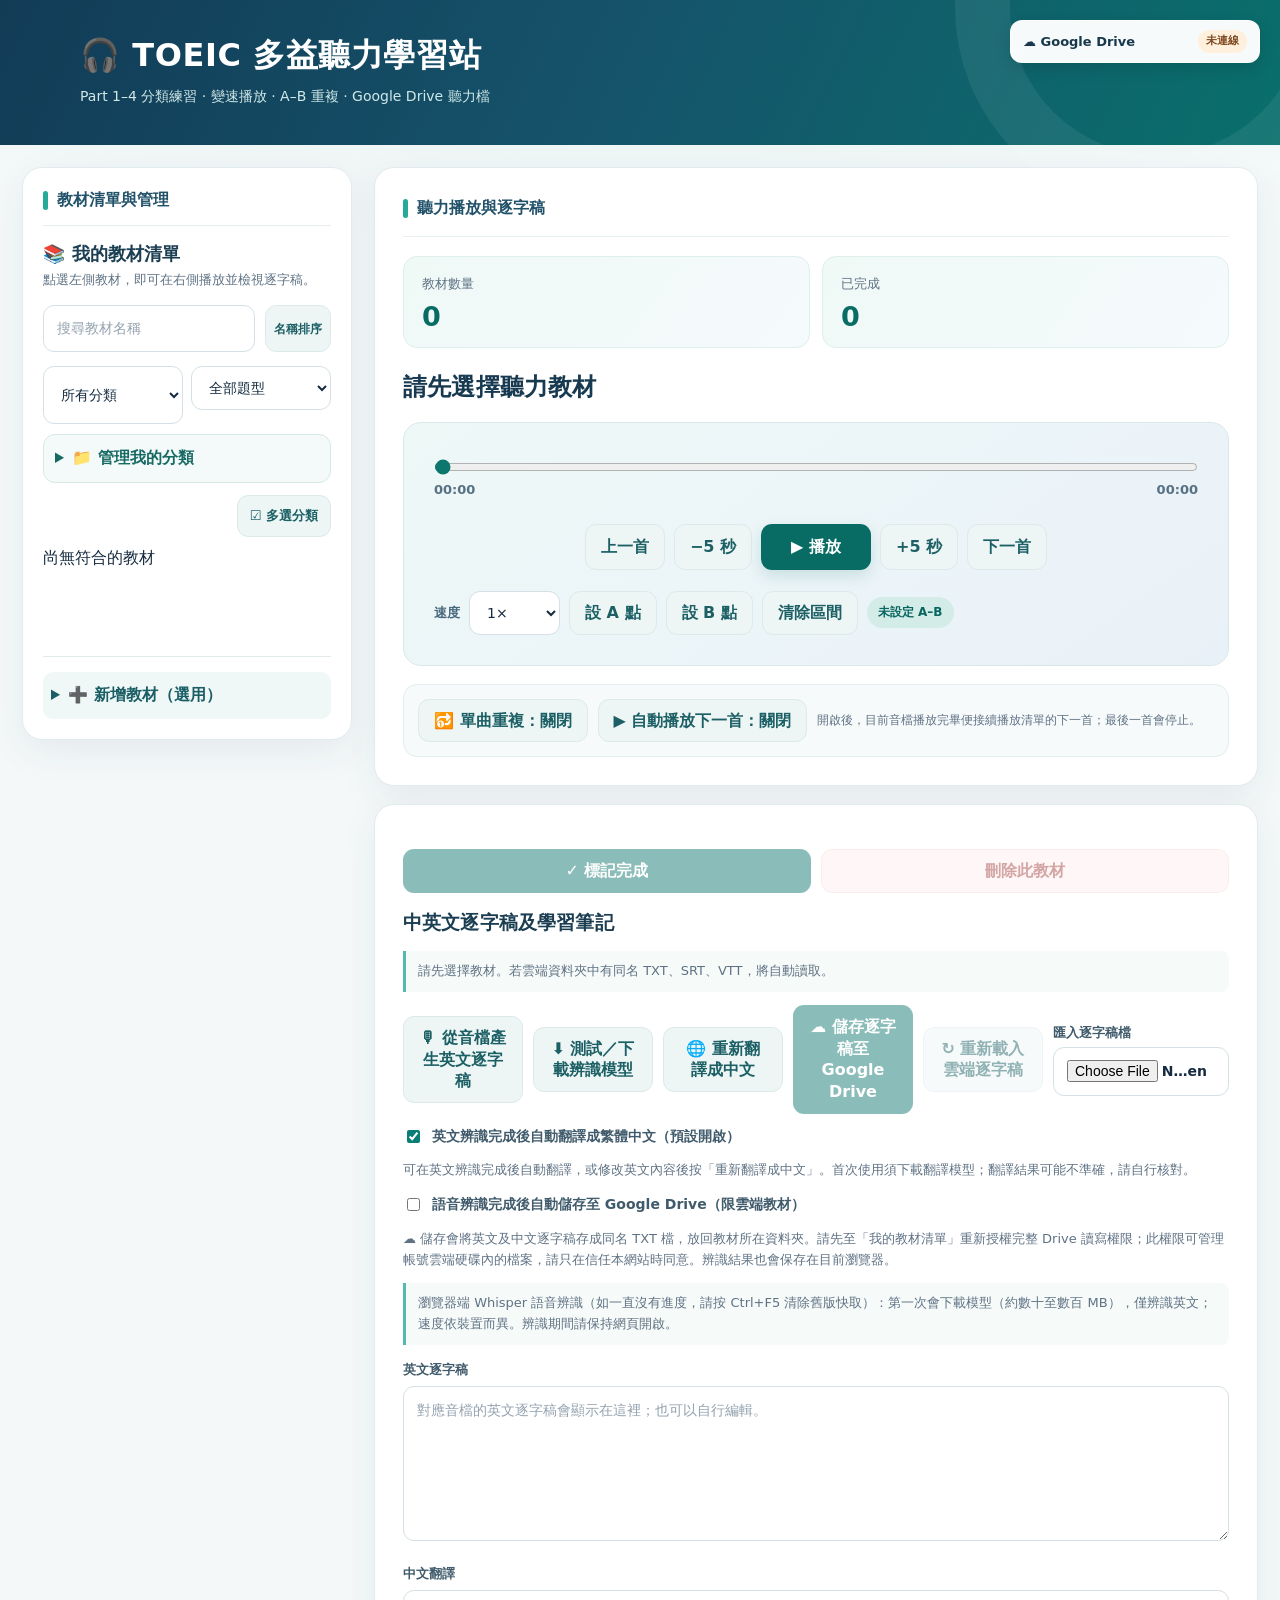
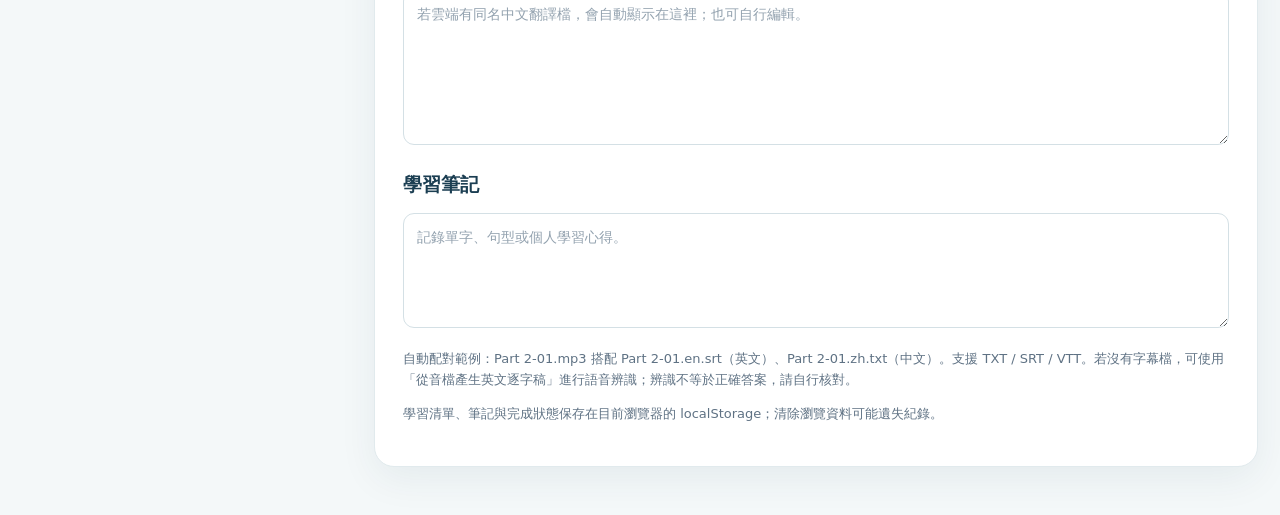
==== commit 17c843ac: "Add files via upload" ====
--- a/index.html
+++ b/index.html
@@ -143,25 +143,13 @@
 .batch-actions{display:flex;gap:7px;align-items:center;flex-wrap:wrap}.batch-actions select{flex:1;min-width:130px;width:auto;padding:8px;font-size:13px}.batch-actions button{flex:none;font-size:12px;padding:9px 10px}.batch-hint{font-size:12px;color:#57756e;line-height:1.5}
 .track-head .track-check{display:flex;align-items:center;justify-content:center;flex:none;width:25px;height:30px;cursor:pointer}.track.batch-selected{border-color:#3b9889;background:#f0faf7}
 @media(max-width:420px){.batch-actions button{flex:1}}
-</style><script id="publicCatalog" type="application/json">{"version":1,"publishedAt":"2026-11-17T12:27:02.222Z","lessons":[{"fileId":"1jdVam8tfnFy5SgHQOFsAGwgOtQK8EwFE","resourceKey":"","title":"01_Day1.mp3","part":"Part 1 照片描述","category":"單字","englishText":"","chineseText":""},{"fileId":"14j56xAD-0eZiEmAX4fzDH7BqAQU6TMIv","resourceKey":"","title":"02_Day2.mp3","part":"Part 1 照片描述","category":"單字","englishText":"","chineseText":""},{"fileId":"1sh70HiFGlJVFyKkpcbn8rgNvsclHuhSX","resourceKey":"","title":"03_Day3.mp3","part":"Part 1 照片描述","category":"單字","englishText":"","chineseText":""},{"fileId":"1TyTa-IXgZFvPpMi9HYZl3edBHkwfhMGv","resourceKey":"","title":"04_Day4.mp3","part":"Part 1 照片描述","category":"單字","englishText":"","chineseText":""},{"fileId":"1NJ-UxAuJGaBOE6TQoSzCU_HLB0dkN069","resourceKey":"","title":"05_Day5.mp3","part":"Part 1 照片描述","category":"","englishText":"","chineseText":""},{"fileId":"1dAWXv3IMXgtaKwrZSzlY3SqHisAGcu1J","resourceKey":"","title":"06_Day6.mp3","part":"Part 1 照片描述","category":"","englishText":"","chineseText":""},{"fileId":"18zyqQBfJ-8dLc3IytNRzR20Xw9OL5h2g","resourceKey":"","title":"07_Day7.mp3","part":"Part 1 照片描述","category":"","englishText":"","chineseText":""},{"fileId":"1bi9lWBukco__fwjnn8DZ7sBbVyBRh5ni","resourceKey":"","title":"08_Day8.mp3","part":"Part 1 照片描述","category":"","englishText":"","chineseText":""},{"fileId":"1TfiyfC1eyGVxjdzyltQ5tp0aH1_Lxj8x","resourceKey":"","title":"09_Day9.mp3","part":"Part 1 照片描述","category":"","englishText":"","chineseText":""},{"fileId":"18VVmRNlb8yIsVQQse7kyuI4wjOgQzEBS","resourceKey":"","title":"10_Day10.mp3","part":"Part 1 照片描述","category":"","englishText":"","chineseText":""},{"fileId":"1vOKZpHEvuNO_E8wVRAP0JzI04m6c7JVl","resourceKey":"","title":"11_Day11.mp3","part":"Part 1 照片描述","category":"","englishText":"","chineseText":""},{"fileId":"1CYjW8rUEC0X_I53L4UnB68USF5vS5bfW","resourceKey":"","title":"12_Day12.mp3","part":"Part 1 照片描述","category":"","englishText":"","chineseText":""},{"fileId":"1nHYmuFPXsNcwF3aA6PlnjlJyCsfX02kQ","resourceKey":"","title":"13_Day13.mp3","part":"Part 1 照片描述","category":"","englishText":"","chineseText":""},{"fileId":"1GgCKV4Fs47nl0qg0KiGLlga2kH530IDm","resourceKey":"","title":"14_Day14.mp3","part":"Part 1 照片描述","category":"","englishText":"","chineseText":""},{"fileId":"1KFHCBLsXEYHcZom18ufhM6G_XKhOzXfj","resourceKey":"","title":"15_Day15.mp3","part":"Part 1 照片描述","category":"","englishText":"","chineseText":""},{"fileId":"1lwyugN_pLjQDw3sXeO8Dm8tLvef_7bY7","resourceKey":"","title":"16_Day16.mp3","part":"Part 1 照片描述","category":"","englishText":"","chineseText":""},{"fileId":"1-JiBu9bYy4bIZnhN_XWP0KrJs7YpA_Kv","resourceKey":"","title":"17_Day17.mp3","part":"Part 1 照片描述","category":"","englishText":"","chineseText":""},{"fileId":"1d6XuHmd770zmf1yQYRVa780jTLnWGlRI","resourceKey":"","title":"18_Day18.mp3","part":"Part 1 照片描述","category":"","englishText":"","chineseText":""},{"fileId":"1YaeBLPh2BIXW7tJ5Guzq1c5L6AYtNVuo","resourceKey":"","title":"19_Day19.mp3","part":"Part 1 照片描述","category":"","englishText":"","chineseText":""},{"fileId":"1mssBZJYjO_Uqd3SJX-yA3Kvq0yO3LUBF","resourceKey":"","title":"20_Day20.mp3","part":"Part 1 照片描述","category":"","englishText":"","chineseText":""},{"fileId":"1zhOy37vhfpfJq0TeXunWlpsCX8foDUA-","resourceKey":"","title":"21_Day21.mp3","part":"Part 1 照片描述","category":"","englishText":"","chineseText":""},{"fileId":"1TIo-c86qFteqNhrNfwCQteFODM9pW4Jl","resourceKey":"","title":"22_Day22.mp3","part":"Part 1 照片描述","category":"","englishText":"","chineseText":""},{"fileId":"1KMd506A_KYmtziISt87RaxyNxhGXJ2GY","resourceKey":"","title":"23_Day23.mp3","part":"Part 1 照片描述","category":"","englishText":"","chineseText":""},{"fileId":"1lABLGaIvihuv_1PTKcwJa4uHyE26B4oE","resourceKey":"","title":"24_Day24.mp3","part":"Part 1 照片描述","category":"","englishText":"","chineseText":""},{"fileId":"19NFl8eF2Y7QMG8lqT5GbGvIfkluQc_YA","resourceKey":"","title":"25_Day25.mp3","part":"Part 1 照片描述","category":"","englishText":"","chineseText":""},{"fileId":"1HHRmIffbn8wfAa51Wv3c1sFpsmWdReDA","resourceKey":"","title":"26_Day26.mp3","part":"Part 1 照片描述","category":"","englishText":"","chineseText":""},{"fileId":"13t8rMARrPOjBzJ0HtIqMCDm1-K5mvs13","resourceKey":"","title":"27_Day27.mp3","part":"Part 1 照片描述","category":"","englishText":"","chineseText":""},{"fileId":"175ByeZ4U6GQOcXLl7R0Lu_LXtE1VKHJK","resourceKey":"","title":"28_Day28.mp3","part":"Part 1 照片描述","category":"","englishText":"","chineseText":""},{"fileId":"1wZejuFvY9Eh24DSEUc0K3EM4XUGJvLmh","resourceKey":"","title":"29_Day29.mp3","part":"Part 1 照片描述","category":"","englishText":"","chineseText":""},{"fileId":"171oHV-1thNlYQqwHLW6ZEmF9hVcrDcWP","resourceKey":"","title":"30_Day30.mp3","part":"Part 1 照片描述","category":"","englishText":"","chineseText":""},{"fileId":"1RIvHSYilTBw8Ptry1WPZ6f61UEk8skYx","resourceKey":"","title":"31_Appendix.mp3","part":"Part 1 照片描述","category":"","englishText":"","chineseText":""},{"fileId":"1H2YFuEA1RgH19q5NyOlxn1q2VZLCkZ_g","resourceKey":"","title":"Sample_001.mp3","part":"Part 1 照片描述","category":"聽力","englishText":"","chineseText":""},{"fileId":"1kmgnxnxQpoNrJwhyCvq_-0kpoPxE2Jtj","resourceKey":"","title":"Sample_002.mp3","part":"Part 1 照片描述","category":"聽力","englishText":"","chineseText":""},{"fileId":"17eDyvrTms-MmTCBPI4wNgZObKH2OcYy9","resourceKey":"","title":"Sample_003.mp3","part":"Part 1 照片描述","category":"","englishText":"","chineseText":""},{"fileId":"1e4FOYLozB8qlN5h9ekZGAMtrRdOXWxQ7","resourceKey":"","title":"Sample_004.mp3","part":"Part 1 照片描述","category":"","englishText":"","chineseText":""},{"fileId":"1YbGSI8_oVt7P_tmycHXSVkIc2PNkYGm5","resourceKey":"","title":"Sample_005.mp3","part":"Part 1 照片描述","category":"","englishText":"","chineseText":""},{"fileId":"1r_5uStkgLmecb54EpB6E08Oz3tDNwcHf","resourceKey":"","title":"Sample_006.mp3","part":"Part 1 照片描述","category":"","englishText":"","chineseText":""},{"fileId":"1xaZpovOZj8kGpzaDt4Hia14_dXNWsBq_","resourceKey":"","title":"Sample_007.mp3","part":"Part 1 照片描述","category":"","englishText":"","chineseText":""},{"fileId":"1krgVlwPv2J7vm3KUVqDKai9Y16eewFL3","resourceKey":"","title":"Sample_008.mp3","part":"Part 1 照片描述","category":"","englishText":"","chineseText":""},{"fileId":"1GUzPvPoal8glmaKYraPzOHXRyf41Wkzw","resourceKey":"","title":"Sample_009.mp3","part":"Part 1 照片描述","category":"","englishText":"","chineseText":""},{"fileId":"10PKXHyjEnzSnUbEKc-W-TxsViwP3OGRY","resourceKey":"","title":"Sample_010.mp3","part":"Part 1 照片描述","category":"","englishText":"","chineseText":""},{"fileId":"1J7A6MqWna9moHrbc6QPBnIW50HnLCytm","resourceKey":"","title":"Sample_011.mp3","part":"Part 1 照片描述","category":"","englishText":"","chineseText":""},{"fileId":"1WpZAtEb7wGkLI9fEaX-GynPE7ohtpwnx","resourceKey":"","title":"Sample_012.mp3","part":"Part 1 照片描述","category":"","englishText":"","chineseText":""},{"fileId":"1vIIJ0pjCdBeNN1jaP3T0-_eJdF3iK3i_","resourceKey":"","title":"Sample_013.mp3","part":"Part 1 照片描述","category":"","englishText":"","chineseText":""},{"fileId":"1TB-Rgulwdwq6ttPjMyofZslhYXwO_3qr","resourceKey":"","title":"Sample_014.mp3","part":"Part 1 照片描述","category":"","englishText":"","chineseText":""},{"fileId":"1Qa0DQvbBrIvsYZcmLad_8fxcDYYibrcP","resourceKey":"","title":"Test_1_015.mp3","part":"Part 1 照片描述","category":"","englishText":"","chineseText":""},{"fileId":"1SbaU6ETfqtlsZW3e_jctsRS2ZCS33IkO","resourceKey":"","title":"Test_1_016.mp3","part":"Part 1 照片描述","category":"","englishText":"","chineseText":""},{"fileId":"1U6Sb76yVU543VUoyYJJHacSv3ITefMP4","resourceKey":"","title":"Test_1_017.mp3","part":"Part 1 照片描述","category":"","englishText":"","chineseText":""},{"fileId":"1wpO2DH_E8O30VKlcgVnG3q5c8-QdjBqe","resourceKey":"","title":"Test_1_018.mp3","part":"Part 1 照片描述","category":"","englishText":"","chineseText":""},{"fileId":"1_lLNcx82O66SEswEaIerkZR2487VCF0m","resourceKey":"","title":"Test_1_019.mp3","part":"Part 1 照片描述","category":"","englishText":"","chineseText":""},{"fileId":"1TNEfo0CKeUDWYJrkLroN5aKMs89VLeuW","resourceKey":"","title":"Test_1_020.mp3","part":"Part 1 照片描述","category":"","englishText":"","chineseText":""},{"fileId":"17DujuqcmX5F9WjWD2-75G2dfghY5ZXpY","resourceKey":"","title":"Test_1_021.mp3","part":"Part 1 照片描述","category":"","englishText":"","chineseText":""},{"fileId":"1mkVxcW65T-ngcWru4YDmCKbADObPf_Cb","resourceKey":"","title":"Test_1_022.mp3","part":"Part 1 照片描述","category":"","englishText":"","chineseText":""},{"fileId":"1TAkMhDqBVHV4UNJ__YSZ-6EnWQcRudQp","resourceKey":"","title":"Test_1_023.mp3","part":"Part 1 照片描述","category":"","englishText":"","chineseText":""},{"fileId":"1VgpN-RworPAJvMwEYoYyTZP3NKqbpXmQ","resourceKey":"","title":"Test_1_024.mp3","part":"Part 1 照片描述","category":"","englishText":"","chineseText":""},{"fileId":"1VzmFKyfmcN6dfaInPDPsga-ZDa8d9KHE","resourceKey":"","title":"Test_1_025.mp3","part":"Part 1 照片描述","category":"","englishText":"","chineseText":""},{"fileId":"1lThep-sdnEDWXLqS6t3A2YJoeb_t3pih","resourceKey":"","title":"Test_1_026.mp3","part":"Part 1 照片描述","category":"","englishText":"","chineseText":""},{"fileId":"1z11EgWuDmykktHrL_BAQoUuT_O5wMk-E","resourceKey":"","title":"Test_1_027.mp3","part":"Part 1 照片描述","category":"","englishText":"","chineseText":""},{"fileId":"11F4lTudIpy_hGy6CpK48J_xHS3CVbxz1","resourceKey":"","title":"Test_1_028.mp3","part":"Part 1 照片描述","category":"","englishText":"","chineseText":""},{"fileId":"1JhEtL1HRVEZdecTHjEvYOYcPBSm_2J5V","resourceKey":"","title":"Test_1_029.mp3","part":"Part 1 照片描述","category":"","englishText":"","chineseText":""},{"fileId":"1Uuhq4Wmvkh6t3w57OjtBih3qAL2OVjn4","resourceKey":"","title":"Test_1_030.mp3","part":"Part 1 照片描述","category":"","englishText":"","chineseText":""},{"fileId":"12kjdmJyTuCEYeatIR3CKb18ViXiRzRC5","resourceKey":"","title":"Test_1_031.mp3","part":"Part 1 照片描述","category":"","englishText":"","chineseText":""},{"fileId":"1l7TajxCJZk-Bd2BHwFeI-9FhlKidDn6r","resourceKey":"","title":"Test_1_032.mp3","part":"Part 1 照片描述","category":"","englishText":"","chineseText":""},{"fileId":"164piJKuGwMIgwsyhZyrnBQ1U3_7PB_RK","resourceKey":"","title":"Test_1_033.mp3","part":"Part 1 照片描述","category":"","englishText":"","chineseText":""},{"fileId":"1XwMSQYSfhWGui8XuIzAwTUo8lrk-ICoW","resourceKey":"","title":"Test_1_034.mp3","part":"Part 1 照片描述","category":"","englishText":"","chineseText":""},{"fileId":"1QcD3golOzKjlGeoEtkKtbFk0GZf9UgvN","resourceKey":"","title":"Test_1_035.mp3","part":"Part 1 照片描述","category":"","englishText":"","chineseText":""},{"fileId":"1SmMvQRCfzR76cTbDckOU_IN2IRgvIlAx","resourceKey":"","title":"Test_1_036.mp3","part":"Part 1 照片描述","category":"","englishText":"","chineseText":""},{"fileId":"18qpdqGpAhGOFIUXljIUt4NrCQ8FrAUK9","resourceKey":"","title":"Test_1_037.mp3","part":"Part 1 照片描述","category":"","englishText":"","chineseText":""},{"fileId":"1atD99vIUjZNCdYheGQ_woXLAtzeaFAUJ","resourceKey":"","title":"Test_1_038.mp3","part":"Part 1 照片描述","category":"","englishText":"","chineseText":""},{"fileId":"1tfIS3B0xChAOF-lPMifgqveMTS2AwCeK","resourceKey":"","title":"Test_1_039.mp3","part":"Part 1 照片描述","category":"","englishText":"","chineseText":""},{"fileId":"1yuxPUiiFzsTae54MuSMiEk0m32jlEo-8","resourceKey":"","title":"Test_1_040.mp3","part":"Part 1 照片描述","category":"","englishText":"","chineseText":""},{"fileId":"1pMY03pCVwt9Kq_hMmqPJ9A6N7p4qi0Wb","resourceKey":"","title":"Test_1_041.mp3","part":"Part 1 照片描述","category":"","englishText":"","chineseText":""},{"fileId":"1-8aynhCspvwh5cA0hMZnKxftbt_Gcb-w","resourceKey":"","title":"Test_1_042.mp3","part":"Part 1 照片描述","category":"","englishText":"","chineseText":""},{"fileId":"1b_qoFlmYcmwNBjafGVGUNcd2g9gLduKf","resourceKey":"","title":"Test_1_043.mp3","part":"Part 1 照片描述","category":"","englishText":"","chineseText":""},{"fileId":"1yqBz15G8WcfqFRKGQ7YANMxyGtodG_aM","resourceKey":"","title":"Test_1_044.mp3","part":"Part 1 照片描述","category":"","englishText":"","chineseText":""},{"fileId":"1ssPfDspWkCz-uHl1hrMkWq1TLCUiP1ZG","resourceKey":"","title":"Test_1_045.mp3","part":"Part 1 照片描述","category":"","englishText":"","chineseText":""},{"fileId":"1Aa94cYFJuY2arlkXnJIq2PXodK0CU9tU","resourceKey":"","title":"Test_1_046.mp3","part":"Part 1 照片描述","category":"","englishText":"","chineseText":""},{"fileId":"1HOesR1ydbygE4wzjQPd1xNQCFEdFXlUh","resourceKey":"","title":"Test_1_047.mp3","part":"Part 1 照片描述","category":"","englishText":"","chineseText":""},{"fileId":"1kGzJk3VpCTjBrMajhu9D9QWgPktG4AKI","resourceKey":"","title":"Test_1_048.mp3","part":"Part 1 照片描述","category":"","englishText":"","chineseText":""},{"fileId":"1O6alr_AGziOoKHbFlN53Odfdl172R8LY","resourceKey":"","title":"Test_1_049.mp3","part":"Part 1 照片描述","category":"","englishText":"","chineseText":""},{"fileId":"142-XqJLZZeks8h2oFwpmidv82B-CUFsY","resourceKey":"","title":"Test_1_050.mp3","part":"Part 1 照片描述","category":"","englishText":"","chineseText":""},{"fileId":"1cUArQg9UyzyDIofJK3CrfbfGGQm0Uf9q","resourceKey":"","title":"Test_1_051.mp3","part":"Part 1 照片描述","category":"","englishText":"","chineseText":""},{"fileId":"1rKe2oOkHaTwzUWeoVBlsjgUOIW1J3Wiw","resourceKey":"","title":"Test_1_052.mp3","part":"Part 1 照片描述","category":"","englishText":"","chineseText":""},{"fileId":"1Fz2N4MBXMw5PzUdLUK-VlQlEOgwC0COy","resourceKey":"","title":"Test_1_053.mp3","part":"Part 1 照片描述","category":"","englishText":"","chineseText":""},{"fileId":"1N2CggYO06OjQuyaAYJy3823c9kY4-Aac","resourceKey":"","title":"Test_1_054.mp3","part":"Part 1 照片描述","category":"","englishText":"","chineseText":""},{"fileId":"1cigbav0BobBDjZqyH1CAGgjbOqYnPwhA","resourceKey":"","title":"Test_1_055.mp3","part":"Part 1 照片描述","category":"","englishText":"","chineseText":""},{"fileId":"1DMNhphlAmtDzxS63HTDaUTMfoAVnZLIv","resourceKey":"","title":"Test_1_056.mp3","part":"Part 1 照片描述","category":"","englishText":"","chineseText":""},{"fileId":"1mVvMe6jLD2oj3mTO5ZUxxHQaxaI5cw9e","resourceKey":"","title":"Test_1_057.mp3","part":"Part 1 照片描述","category":"","englishText":"","chineseText":""},{"fileId":"1NmWaTVa8QTOI-hVN8hwf0cEHdDB1pcc5","resourceKey":"","title":"Test_1_058.mp3","part":"Part 1 照片描述","category":"","englishText":"","chineseText":""},{"fileId":"1YNW3Rk_x7huAe6JFgmYH--YEj0_G2Caf","resourceKey":"","title":"Test_1_059.mp3","part":"Part 1 照片描述","category":"","englishText":"","chineseText":""},{"fileId":"1ha-4uOH10AfXnFl1EoVdbTP5CPe0cy7l","resourceKey":"","title":"Test_1_060.mp3","part":"Part 1 照片描述","category":"","englishText":"","chineseText":""},{"fileId":"1fav4h3Rj7xh8VZluMAMxv7_3eghB3ebP","resourceKey":"","title":"Test_1_061.mp3","part":"Part 1 照片描述","category":"","englishText":"","chineseText":""},{"fileId":"1ZdUGe1cpJYTcZbe7BMkDcOGGcIjjlE9E","resourceKey":"","title":"Test_1_062.mp3","part":"Part 1 照片描述","category":"","englishText":"","chineseText":""},{"fileId":"1kv-ooE1Cq7ja2QLcbLbV2XmU0wPu7XPp","resourceKey":"","title":"Test_1_063.mp3","part":"Part 1 照片描述","category":"","englishText":"","chineseText":""},{"fileId":"1FhLh_yCfrGM-rCytIPO1gP5FENAeYbr9","resourceKey":"","title":"Test_1_064.mp3","part":"Part 1 照片描述","category":"","englishText":"","chineseText":""},{"fileId":"1z2_hKw3zEUFVIVsoQ1uHD-UH7UihL5Gk","resourceKey":"","title":"Test_1_065.mp3","part":"Part 1 照片描述","category":"","englishText":"","chineseText":""},{"fileId":"1tGV717XtK6TeLJzIopE8mz_M1ySIyp4Y","resourceKey":"","title":"Test_1_066.mp3","part":"Part 1 照片描述","category":"","englishText":"","chineseText":""},{"fileId":"15329iDqi5F3oI-LjzX0xkWsx0uH0jcGp","resourceKey":"","title":"Test_1_067.mp3","part":"Part 1 照片描述","category":"","englishText":"","chineseText":""},{"fileId":"1OfWC0dMsyQH7h446PPXaPtRHkDN5BxG7","resourceKey":"","title":"Test_1_068.mp3","part":"Part 1 照片描述","category":"","englishText":"","chineseText":""},{"fileId":"1rEaMfGUN4JFo5eN8gNK1zljG4Bel3xO5","resourceKey":"","title":"Test_1_069.mp3","part":"Part 1 照片描述","category":"","englishText":"","chineseText":""},{"fileId":"1-VyXpJKSbBk-QSVbiKh_QTo6mZCuQ3F0","resourceKey":"","title":"Test_1_070.mp3","part":"Part 1 照片描述","category":"","englishText":"","chineseText":""},{"fileId":"1nhDUjkqQpqUXVknj8GvZuBWA5vPP1oHa","resourceKey":"","title":"Test_1_071.mp3","part":"Part 1 照片描述","category":"","englishText":"","chineseText":""},{"fileId":"1e6Kcp19w5PmhP-IOlwz_xGOgLMLQeuFj","resourceKey":"","title":"Test_1_072.mp3","part":"Part 1 照片描述","category":"","englishText":"","chineseText":""},{"fileId":"10cwRjJ7y-4Z5DhqDWGpmdCW2kb9Vh1Ud","resourceKey":"","title":"Test_1_073.mp3","part":"Part 1 照片描述","category":"","englishText":"","chineseText":""},{"fileId":"1ZCp397ZCEFHzt4eBMKYUNOaFtkZjr3NO","resourceKey":"","title":"Test_1_074.mp3","part":"Part 1 照片描述","category":"","englishText":"","chineseText":""},{"fileId":"1E7Wvfk34DrWoF-1dkU7qU3R26BFXz-Gf","resourceKey":"","title":"Test_1_075.mp3","part":"Part 1 照片描述","category":"","englishText":"","chineseText":""},{"fileId":"1jXKeY3E9rCHq72wZQDClPrmo7ITFZSlH","resourceKey":"","title":"Test_1_076.mp3","part":"Part 1 照片描述","category":"","englishText":"","chineseText":""},{"fileId":"15pZ-DXdbpODsX8uTs-vjq8hlb4bG9EcW","resourceKey":"","title":"Test_1_077.mp3","part":"Part 1 照片描述","category":"","englishText":"","chineseText":""},{"fileId":"1uEdEDXbCba-cImdgAkw5-7T3jqOd-Max","resourceKey":"","title":"Test_1_078.mp3","part":"Part 1 照片描述","category":"","englishText":"","chineseText":""},{"fileId":"1y6AG78RXi1AK6yEJx16BySl7lWb_9URp","resourceKey":"","title":"Test_1_079.mp3","part":"Part 1 照片描述","category":"","englishText":"","chineseText":""},{"fileId":"1XrPQimPmS--_j3KHyNHy4ClrF7WACTda","resourceKey":"","title":"Test_1_080.mp3","part":"Part 1 照片描述","category":"","englishText":"","chineseText":""},{"fileId":"1JmIVSYlCG9PMOWZ9e1vQIpYCRhfYSg5g","resourceKey":"","title":"Test_1_081.mp3","part":"Part 1 照片描述","category":"","englishText":"","chineseText":""},{"fileId":"1Gtjfdq0itWaopch_fak9nBNH5tdC-5YC","resourceKey":"","title":"Test_1_082.mp3","part":"Part 1 照片描述","category":"","englishText":"","chineseText":""},{"fileId":"1y1hDU0IPg58oCsfGavgc7cQ1YYBvAhzn","resourceKey":"","title":"Test_1_083.mp3","part":"Part 1 照片描述","category":"","englishText":"","chineseText":""},{"fileId":"1-aSscFI8mVPYqTxpTrabI5W07aHgrP2x","resourceKey":"","title":"Test_1_084.mp3","part":"Part 1 照片描述","category":"","englishText":"","chineseText":""},{"fileId":"1utZmSejqeyLvNueONXpttbRnEuVs9RCZ","resourceKey":"","title":"Test_1_085.mp3","part":"Part 1 照片描述","category":"","englishText":"","chineseText":""},{"fileId":"1P2Nm18r8JLaGokvnh78X5KsBebPzOa8g","resourceKey":"","title":"Test_1_086.mp3","part":"Part 1 照片描述","category":"","englishText":"","chineseText":""},{"fileId":"1MT9lTJEcNiTELV1QZ-2KjU8oxNdQW5xz","resourceKey":"","title":"Test_1_087.mp3","part":"Part 1 照片描述","category":"","englishText":"","chineseText":""},{"fileId":"1ujqSbvvs5UpH-jD29chyRR3rZEhhcOHh","resourceKey":"","title":"Test_1_088.mp3","part":"Part 1 照片描述","category":"","englishText":"","chineseText":""},{"fileId":"1ymH-yVErY3BNxn1Cr7wfUfI2jXuc9GlA","resourceKey":"","title":"Test_1_089.mp3","part":"Part 1 照片描述","category":"","englishText":"","chineseText":""},{"fileId":"11_7d31Z5xA4rxHvcQ_1zI_A6wWktwNb3","resourceKey":"","title":"Test_1_090.mp3","part":"Part 1 照片描述","category":"","englishText":"","chineseText":""},{"fileId":"1BwsUiP3XYyyeBhEmyxVK5PVLX750xQ_7","resourceKey":"","title":"Test_1_091.mp3","part":"Part 1 照片描述","category":"","englishText":"","chineseText":""},{"fileId":"1vCX3Ft2r7jsi4xhQEObopUhcq-Z_8Rbu","resourceKey":"","title":"Test_1_092.mp3","part":"Part 1 照片描述","category":"","englishText":"","chineseText":""},{"fileId":"1QSRqbOzEidjqm3G9vLfq6ElgQiugo2bH","resourceKey":"","title":"Test_1_093.mp3","part":"Part 1 照片描述","category":"","englishText":"","chineseText":""},{"fileId":"1iMXc796RIP-rPDaM2lIYzi3uatcYWDCM","resourceKey":"","title":"Test_1_094.mp3","part":"Part 1 照片描述","category":"","englishText":"","chineseText":""},{"fileId":"15ATEhPJ_9stcY698w6PN6qu9iJNwFHIm","resourceKey":"","title":"Test_1_095.mp3","part":"Part 1 照片描述","category":"","englishText":"","chineseText":""},{"fileId":"1IBUnY6dAOh9Ef-05_KQUm1MIKnPpL2nD","resourceKey":"","title":"Test_2_096.mp3","part":"Part 1 照片描述","category":"","englishText":"","chineseText":""},{"fileId":"1ieTNJQuGAbT1CUVFV6pzhsiK6Axb1Y-9","resourceKey":"","title":"Test_2_097.mp3","part":"Part 1 照片描述","category":"","englishText":"","chineseText":""},{"fileId":"1K5kpce4zwBYgyIpBRW-mlKaF7IPpbeGT","resourceKey":"","title":"Test_2_098.mp3","part":"Part 1 照片描述","category":"","englishText":"","chineseText":""},{"fileId":"1sFh_vsLsu1CQMBaECXM5BZEDccfgHv2J","resourceKey":"","title":"Test_2_099.mp3","part":"Part 1 照片描述","category":"","englishText":"","chineseText":""},{"fileId":"1hm91IxOVSRH3j0aEFjO2pzbe7taS3KqC","resourceKey":"","title":"Test_2_100.mp3","part":"Part 1 照片描述","category":"","englishText":"","chineseText":""},{"fileId":"15a678bG7L2aAOaibQl_gZx33AjYhFbcE","resourceKey":"","title":"Test_2_101.mp3","part":"Part 1 照片描述","category":"","englishText":"","chineseText":""},{"fileId":"1MtE_Z39jA_5dtV5HudtOUwUtuad2FMcE","resourceKey":"","title":"Test_2_102.mp3","part":"Part 1 照片描述","category":"","englishText":"","chineseText":""},{"fileId":"1oPPzfdTvVWWzJUKRSgWeMm3Kn7enyuc4","resourceKey":"","title":"Test_2_103.mp3","part":"Part 1 照片描述","category":"","englishText":"","chineseText":""},{"fileId":"1IKLiyyujuKr1K1RrIHq2MlstoMZ_qef6","resourceKey":"","title":"Test_2_104.mp3","part":"Part 1 照片描述","category":"","englishText":"","chineseText":""},{"fileId":"1Enn-BQpiO4PtF4RSkUU0aRz_NP0ek0I0","resourceKey":"","title":"Test_2_105.mp3","part":"Part 1 照片描述","category":"","englishText":"","chineseText":""},{"fileId":"1t9-3BTRPmiRwZUqik_WdOOvvxfJqRl9p","resourceKey":"","title":"Test_2_106.mp3","part":"Part 1 照片描述","category":"","englishText":"","chineseText":""},{"fileId":"1ekLCZhonMtW2UlY4tbXC1hzEtWiMSKIy","resourceKey":"","title":"Test_2_107.mp3","part":"Part 1 照片描述","category":"","englishText":"","chineseText":""},{"fileId":"1qmCPedNQ3snGFIsDMu9C9cXllTWjyYTl","resourceKey":"","title":"Test_2_108.mp3","part":"Part 1 照片描述","category":"","englishText":"","chineseText":""},{"fileId":"1dJsLdsezJgqo0s4AMHGpDNTDMYsta7rM","resourceKey":"","title":"Test_2_109.mp3","part":"Part 1 照片描述","category":"","englishText":"","chineseText":""},{"fileId":"1Fr5PkDCll3UkNemsRxJKD_g_9amjKivK","resourceKey":"","title":"Test_2_110.mp3","part":"Part 1 照片描述","category":"","englishText":"","chineseText":""},{"fileId":"1tATgqHNIOeFgwRQd2GadOq7MgmcoQWOB","resourceKey":"","title":"Test_2_111.mp3","part":"Part 1 照片描述","category":"","englishText":"","chineseText":""},{"fileId":"1QA_Zg8EyOxBAH1zuy7V2q7uKWJUBs5vP","resourceKey":"","title":"Test_2_112.mp3","part":"Part 1 照片描述","category":"","englishText":"","chineseText":""},{"fileId":"1sMM3tdwaq_hOSMBkej3V2pBA3DVY6MAM","resourceKey":"","title":"Test_2_113.mp3","part":"Part 1 照片描述","category":"","englishText":"","chineseText":""},{"fileId":"1E7A96wZwIXmfkHmfq9Z3Hn7SSGt7DdVt","resourceKey":"","title":"Test_2_114.mp3","part":"Part 1 照片描述","category":"","englishText":"","chineseText":""},{"fileId":"1S3wDqgLjf5w2huh8uRAV9sDWIb6yRzGt","resourceKey":"","title":"Test_2_115.mp3","part":"Part 1 照片描述","category":"","englishText":"","chineseText":""},{"fileId":"1oUCH6uXfy1_14sTRImTiA8UKD0ptfvxT","resourceKey":"","title":"Test_2_116.mp3","part":"Part 1 照片描述","category":"","englishText":"","chineseText":""},{"fileId":"1U8X494ADy7xhBCLh5C1GwxGpYkDM8onI","resourceKey":"","title":"Test_2_117.mp3","part":"Part 1 照片描述","category":"","englishText":"","chineseText":""},{"fileId":"1kCzJ_hJ_S5CUg4xu1qFQt-hIcZVTP-oR","resourceKey":"","title":"Test_2_118.mp3","part":"Part 1 照片描述","category":"","englishText":"","chineseText":""},{"fileId":"1jSy0YosXInjONqEulVKY7H7OXmeQ_EQC","resourceKey":"","title":"Test_2_119.mp3","part":"Part 1 照片描述","category":"","englishText":"","chineseText":""},{"fileId":"1-0It3b2jtR2X4tIvioMS8MbNorANc_Ze","resourceKey":"","title":"Test_2_120.mp3","part":"Part 1 照片描述","category":"","englishText":"","chineseText":""},{"fileId":"106qujZ1ndxm1lcJgSmWCDS_aNoh9G4bG","resourceKey":"","title":"Test_2_121.mp3","part":"Part 1 照片描述","category":"","englishText":"","chineseText":""},{"fileId":"1EXpFaRuqJytznaqZFEENC6vFNHOPa0Ni","resourceKey":"","title":"Test_2_122.mp3","part":"Part 1 照片描述","category":"","englishText":"","chineseText":""},{"fileId":"1RkdVjjhFfYfM5X_dK2oj0DM0RtghCDAY","resourceKey":"","title":"Test_2_123.mp3","part":"Part 1 照片描述","category":"","englishText":"","chineseText":""},{"fileId":"1O8ZbZ7VmDTSlhZ39ZNPgMjN4xAEYDlGK","resourceKey":"","title":"Test_2_124.mp3","part":"Part 1 照片描述","category":"","englishText":"","chineseText":""},{"fileId":"1SgXSU2vqhJVMYPhEbI3mIxg0Fq-RrLRA","resourceKey":"","title":"Test_2_125.mp3","part":"Part 1 照片描述","category":"","englishText":"","chineseText":""},{"fileId":"1mWak4Gd5uWRbuLkrLacU4TGuzj4BPtxB","resourceKey":"","title":"Test_2_126.mp3","part":"Part 1 照片描述","category":"","englishText":"","chineseText":""},{"fileId":"1uiWDIUTMT5YUpwtgBGwg0hJqPUQypHft","resourceKey":"","title":"Test_2_127.mp3","part":"Part 1 照片描述","category":"","englishText":"","chineseText":""},{"fileId":"1FcTvSNsXx7xVB9q3aZsNaF9cnHd5GPN9","resourceKey":"","title":"Test_2_128.mp3","part":"Part 1 照片描述","category":"","englishText":"","chineseText":""},{"fileId":"1L5gYdmTfOthh-GnHfMevhYqERZgL5IhL","resourceKey":"","title":"Test_2_129.mp3","part":"Part 1 照片描述","category":"","englishText":"","chineseText":""},{"fileId":"1Bp7K9hJkV36KA7kFYCpFUdcRBc2-mC6C","resourceKey":"","title":"Test_2_130.mp3","part":"Part 1 照片描述","category":"","englishText":"","chineseText":""},{"fileId":"1qUq-UzYEzLw_5Zm0RiuEJxE7pPeEwSLx","resourceKey":"","title":"Test_2_131.mp3","part":"Part 1 照片描述","category":"","englishText":"","chineseText":""},{"fileId":"1w6W7LIYe4pOW-MlapAgrft4cphXYZL7c","resourceKey":"","title":"Test_2_132.mp3","part":"Part 1 照片描述","category":"","englishText":"","chineseText":""},{"fileId":"16GuFfWdDsSdsqBMiFth4SCZ93T0hcfPG","resourceKey":"","title":"Test_2_133.mp3","part":"Part 1 照片描述","category":"","englishText":"","chineseText":""},{"fileId":"14MMNXUQeok4P_uelT9IEnV2gIzb0dMIP","resourceKey":"","title":"Test_2_134.mp3","part":"Part 1 照片描述","category":"","englishText":"","chineseText":""},{"fileId":"12q7-fRakAj9OxyqvyBdUDFEpthyb70eV","resourceKey":"","title":"Test_2_135.mp3","part":"Part 1 照片描述","category":"","englishText":"","chineseText":""},{"fileId":"1H7B4ajK2hje6BRrNCpqSZUqVHgD7dMAZ","resourceKey":"","title":"Test_2_136.mp3","part":"Part 1 照片描述","category":"","englishText":"","chineseText":""},{"fileId":"14Ucv3zuEuOBCMpneYOilU-8q0eGo38Gv","resourceKey":"","title":"Test_2_137.mp3","part":"Part 1 照片描述","category":"","englishText":"","chineseText":""},{"fileId":"1F-IcNaTLLRwd1f_EzBFxf14znUkJyF30","resourceKey":"","title":"Test_2_138.mp3","part":"Part 1 照片描述","category":"","englishText":"","chineseText":""},{"fileId":"1Bodzmo-DNKGmnSMDKT5so3wfSSNS1zrg","resourceKey":"","title":"Test_2_139.mp3","part":"Part 1 照片描述","category":"","englishText":"","chineseText":""},{"fileId":"1CKVZ0-xcSTqYKEw-wl-Cvw_XB-EVPS7A","resourceKey":"","title":"Test_2_140.mp3","part":"Part 1 照片描述","category":"","englishText":"","chineseText":""},{"fileId":"19wr1JmlqbBZKyoM5tSvKieBz1ItZjq-i","resourceKey":"","title":"Test_2_141.mp3","part":"Part 1 照片描述","category":"","englishText":"","chineseText":""},{"fileId":"1jw8WBy7TQNnXQD4J5Ttrj-kLKncZbVX6","resourceKey":"","title":"Test_2_142.mp3","part":"Part 1 照片描述","category":"","englishText":"","chineseText":""},{"fileId":"1DtxyYIvWFtP0_Lve2V5XPYWTv5tDfR5Q","resourceKey":"","title":"Test_2_143.mp3","part":"Part 1 照片描述","category":"","englishText":"","chineseText":""},{"fileId":"1vmep47w1KD4khqBmeaUsIQ_m3B5c9sS9","resourceKey":"","title":"Test_2_144.mp3","part":"Part 1 照片描述","category":"","englishText":"","chineseText":""},{"fileId":"16orvv20P7SukBI8DNLujDSU0DeOogc0Z","resourceKey":"","title":"Test_2_145.mp3","part":"Part 1 照片描述","category":"","englishText":"","chineseText":""},{"fileId":"1-9C6n9LcJDSopN3HiAZ3kB8HR-z64Os9","resourceKey":"","title":"Test_2_146.mp3","part":"Part 1 照片描述","category":"","englishText":"","chineseText":""},{"fileId":"1YOrjdDu64sCvARuN_ZdsLMe6vHqONKkv","resourceKey":"","title":"Test_2_147.mp3","part":"Part 1 照片描述","category":"","englishText":"","chineseText":""},{"fileId":"1eaJ_2BuxTMW9MO7maXnA40FWvl6pxv8H","resourceKey":"","title":"Test_2_148.mp3","part":"Part 1 照片描述","category":"","englishText":"","chineseText":""},{"fileId":"1tAGWl_sA1oLISznH51rkxh-VYDwcICmX","resourceKey":"","title":"Test_2_149.mp3","part":"Part 1 照片描述","category":"","englishText":"","chineseText":""},{"fileId":"1IZTp8wkXM9eW07LlW_YEP-gcAeqSWyXD","resourceKey":"","title":"Test_2_150.mp3","part":"Part 1 照片描述","category":"","englishText":"","chineseText":""},{"fileId":"1xqwztdkr7L2Q1euRZqLIQ_VXFuaqiULu","resourceKey":"","title":"Test_2_151.mp3","part":"Part 1 照片描述","category":"","englishText":"","chineseText":""},{"fileId":"15nGDS9-2XLNo5IcRRlO5cu0JgWzuh9lA","resourceKey":"","title":"Test_2_152.mp3","part":"Part 1 照片描述","category":"","englishText":"","chineseText":""},{"fileId":"1U6szDFfkql3JPMvx_iCyODmZzLuAZnzW","resourceKey":"","title":"Test_2_153.mp3","part":"Part 1 照片描述","category":"","englishText":"","chineseText":""},{"fileId":"1Y-k0_uwAvH2uaaHz05Kp43hHwefivWJV","resourceKey":"","title":"Test_2_154.mp3","part":"Part 1 照片描述","category":"","englishText":"","chineseText":""},{"fileId":"1c0q_mpLiCqzOVnlCqWe2_vQ-0a9Bb678","resourceKey":"","title":"Test_2_155.mp3","part":"Part 1 照片描述","category":"","englishText":"","chineseText":""},{"fileId":"1sQW5ciOBbbkFFSz1P3-NtotzXbpVc4Kc","resourceKey":"","title":"Test_2_156.mp3","part":"Part 1 照片描述","category":"","englishText":"","chineseText":""},{"fileId":"13a6sOoUZX9Ya8jkVrkAD8dHqklJNRLwX","resourceKey":"","title":"Test_2_157.mp3","part":"Part 1 照片描述","category":"","englishText":"","chineseText":""},{"fileId":"1XRFGPNHB5jSbKwkX7oQ5cPsk0OvujbCh","resourceKey":"","title":"Test_2_158.mp3","part":"Part 1 照片描述","category":"","englishText":"","chineseText":""},{"fileId":"16WRS7i7kSp18VHAOvfQNYmgg2w6ww7NU","resourceKey":"","title":"Test_2_159.mp3","part":"Part 1 照片描述","category":"","englishText":"","chineseText":""},{"fileId":"18AvR2YMIm5Y6lrGsUlxvycbKJ-iP71Sr","resourceKey":"","title":"Test_2_160.mp3","part":"Part 1 照片描述","category":"","englishText":"","chineseText":""},{"fileId":"1kitG1iEj27W60G8sQxEwRCTsLlhKsdie","resourceKey":"","title":"Test_2_161.mp3","part":"Part 1 照片描述","category":"","englishText":"","chineseText":""},{"fileId":"1npSS4Z3OM1yclBPwfoeZos5pAnDc0U1e","resourceKey":"","title":"Test_2_162.mp3","part":"Part 1 照片描述","category":"","englishText":"","chineseText":""},{"fileId":"1FXG9W0crJlNseGjIBsrP6R03r3r1d85q","resourceKey":"","title":"Test_2_163.mp3","part":"Part 1 照片描述","category":"","englishText":"","chineseText":""},{"fileId":"1_X2vEuoAcQRXhl8xHjUbX9lxMUggEmoZ","resourceKey":"","title":"Test_2_164.mp3","part":"Part 1 照片描述","category":"","englishText":"","chineseText":""},{"fileId":"184PEyMRyswKFMOAon67CsopPaX5Obnri","resourceKey":"","title":"Test_2_165.mp3","part":"Part 1 照片描述","category":"","englishText":"","chineseText":""},{"fileId":"1vgV_HjVTqtIeJpsXSmZSkuR-8HSoE5Vb","resourceKey":"","title":"Test_2_166.mp3","part":"Part 1 照片描述","category":"","englishText":"","chineseText":""},{"fileId":"1t9bC8S_ni-ZdPSxynOcsECiN_HV3-xqL","resourceKey":"","title":"Test_2_167.mp3","part":"Part 1 照片描述","category":"","englishText":"","chineseText":""},{"fileId":"1KSW8shLG3BVbstGsn_O5ujgqwWmuzTkf","resourceKey":"","title":"Test_2_168.mp3","part":"Part 1 照片描述","category":"","englishText":"","chineseText":""},{"fileId":"1kPtjYpnDNAc-8UNiC9c0lYvQ58MZqTjk","resourceKey":"","title":"Test_2_169.mp3","part":"Part 1 照片描述","category":"","englishText":"","chineseText":""},{"fileId":"1dtTzf5MQufuj84K6Ofaz5CyrHlTtUYRk","resourceKey":"","title":"Test_2_170.mp3","part":"Part 1 照片描述","category":"","englishText":"","chineseText":""},{"fileId":"17fd2AywtBokgleeVRODdmFQVx7-2LEer","resourceKey":"","title":"Test_2_171.mp3","part":"Part 1 照片描述","category":"","englishText":"","chineseText":""},{"fileId":"1MVz_UU3xcUbG6gDWsxXar9RfV9sjz5zr","resourceKey":"","title":"Test_2_172.mp3","part":"Part 1 照片描述","category":"","englishText":"","chineseText":""},{"fileId":"1jtT7p5jhvxqp_cFmW2YakmW_hDvWZHx0","resourceKey":"","title":"Test_2_173.mp3","part":"Part 1 照片描述","category":"","englishText":"","chineseText":""},{"fileId":"1FySN24uYEbaJkByP68ZkX3PLR9JgCLv1","resourceKey":"","title":"Test_2_174.mp3","part":"Part 1 照片描述","category":"","englishText":"","chineseText":""},{"fileId":"1Py0sEDn2W0deOVWvnI4zjOgAqc0xKIfD","resourceKey":"","title":"Test_2_175.mp3","part":"Part 1 照片描述","category":"","englishText":"","chineseText":""},{"fileId":"1BCQ_aqPam8hQhz621ZHGb9ZCYGP_F0MG","resourceKey":"","title":"Test_2_176.mp3","part":"Part 1 照片描述","category":"","englishText":"","chineseText":""}]}</script>
-<script>
-const ADMIN_MODE=new URLSearchParams(location.search).get('admin')==='1';
-document.documentElement.classList.add(ADMIN_MODE?'admin-mode':'visitor-mode');
-</script>
-<style>
-.visitor-mode #cloudMini,.visitor-mode .category-manager,.visitor-mode .sidebar-settings,.visitor-mode #toggleBatchMode,.visitor-mode #batchToolbar,.visitor-mode .assign-category,.visitor-mode #remove,.visitor-mode .autonextbar,.visitor-mode #publishPanel{display:none!important}
-.visitor-mode #transcriptSection>.row:not(:first-child),.visitor-mode .autoupload-option,.visitor-mode #translateStatus,.visitor-mode #asrStatus,.visitor-mode #transcriptSection>p.muted{display:none!important}
-#publicBanner{max-width:1050px;margin:16px auto;padding:14px 18px;background:#e8f5f2;border-radius:12px;color:#175c53;line-height:1.7}
-#publicBanner a{color:#175c53}#publishPanel{margin:12px 0;padding:15px;border:1px solid #b8dcd5;border-radius:12px;background:#f0faf7}#publishPanel p{line-height:1.7}
-.visitor-nav{display:flex;gap:8px;margin:12px 0}.visitor-nav button{flex:1}
-.admin-mode .visitor-nav{display:none}#publicMessage{white-space:pre-wrap}
 </style></head><body><header><h1>🎧 TOEIC 多益聽力學習站</h1><p>Part 1–4 分類練習 · 變速播放 · A–B 重複 · Google Drive 聽力檔</p><details class="cloud-mini" id="cloudMini"><summary aria-label="Google Drive 登入與同步">☁ Google Drive <span id="cloudState" class="cloud-state">未連線</span></summary><div class="cloud-mini-panel"><div class="cloud-mini-heading">雲端登入與同步</div><div aria-label="Google Drive 雲端連線" class="config">
 <input id="clientId" type="hidden"/><input id="folderId" type="hidden"/>
 <div class="row"><button id="connect">Google 連線／快速續用</button><button class="secondary" id="sync">重新同步</button><button class="secondary smallbtn" id="reauthorize" type="button">重新授權</button></div>
 <div class="row" style="margin-top:8px"><button class="secondary smallbtn" id="disconnect">登出</button><button class="secondary smallbtn" id="clearCloud">清空雲端清單</button></div>
 <div class="status" id="driveInfo" role="status">尚未連接 Google Drive，請先登入。</div>
 <p class="muted">教材清單及筆記會保留在此瀏覽器。已授權過的 Google 帳號會優先嘗試免重複同意；若 Google 要求確認，仍需手動授權。短期授權只保留在目前分頁工作階段，不儲存長期登入憑證。</p>
-</div></div></details></header><nav aria-label="主要功能切換" class="view-nav"><button aria-current="page" class="view-tab active" id="goPlayer" type="button">🎧 聽力播放</button><button class="view-tab" id="goMaterials" type="button">📚 我的教材清單</button></nav><div id="publicBanner"><strong id="modeTitle"></strong><div id="publicMessage" role="status"></div><a id="modeLink"></a></div><main><section class="panel" id="playerSection"><div class="view-lead"><span>聽力播放與逐字稿</span><button class="secondary" id="chooseMaterial" type="button">📚 選擇教材</button></div><div class="stats"><div><span class="muted">教材數量</span><strong id="count">0</strong></div><div><span class="muted">已完成</span><strong id="done">0</strong></div></div><h2 id="now">請先選擇聽力教材</h2><div class="player" id="localPlayer"><audio id="audio" preload="metadata"></audio><input id="seek" max="1000" min="0" type="range" value="0"/><div class="time"><span id="current">00:00</span><span id="duration">00:00</span></div><div class="actions"><button class="secondary" id="prev">上一首</button><button class="secondary" id="back">−5 秒</button><button id="play">▶ 播放</button><button class="secondary" id="forward">+5 秒</button><button class="secondary" id="next">下一首</button></div><div class="meta"><label style="margin:0">速度</label><select id="speed"><option value="0.75">0.75×</option><option selected="" value="1">1×</option><option value="1.25">1.25×</option><option value="1.5">1.5×</option><option value="2">2×</option></select><button class="secondary" id="markA">設 A 點</button><button class="secondary" id="markB">設 B 點</button><button class="secondary" id="clearAB">清除區間</button><span class="pill" id="ab">未設定 A–B</span></div></div><div class="hidden" id="drivePlayer"><div class="notice">Google Drive 使用官方預覽播放器；如無法播放，請確認共用權限，或改用本機檔案模式。</div><div class="visitor-nav"><button id="visitorPrev" type="button">上一首</button><button id="visitorNext" type="button">下一首</button></div><iframe allow="autoplay" class="preview" id="frame" title="Google Drive 聽力預覽"></iframe><p><a id="openDrive" rel="noopener noreferrer" target="_blank">在 Google Drive 開啟檔案</a></p></div><div class="autonextbar"><button aria-pressed="false" class="secondary" id="repeatOne" type="button">🔂 單曲重複：關閉</button><button aria-pressed="false" class="secondary" id="autoNext" type="button">▶ 自動播放下一首：關閉</button><span class="muted" id="autoNextHelp">開啟後，目前音檔播放完畢便接續播放清單的下一首；最後一首會停止。</span></div></section><section class="panel" id="transcriptSection"><div class="row" style="margin:16px 0"><button id="complete">✓ 標記完成</button><button class="danger" id="remove">刪除此教材</button></div><h2>中英文逐字稿及學習筆記</h2><p class="muted" id="transcriptStatus" role="status">請先選擇教材。若雲端資料夾中有同名 TXT、SRT、VTT，將自動讀取。</p><div class="row" style="margin:8px 0"><button class="secondary" id="transcribeAudio" type="button">🎙 從音檔產生英文逐字稿</button><button class="secondary" id="prepareWhisper" type="button">⬇ 測試／下載辨識模型</button><button class="secondary" id="translateEnglish" type="button">🌐 重新翻譯成中文</button><button id="saveTranscriptDrive" type="button">☁ 儲存逐字稿至 Google Drive</button><button class="secondary" id="reloadTranscript">↻ 重新載入雲端逐字稿</button><label style="margin:0;flex:2">匯入逐字稿檔<input accept=".txt,.srt,.vtt,text/plain,text/vtt" id="transcriptFile" style="margin-top:4px" type="file"/></label></div><label class="autoupload-option" style="display:flex;align-items:center;gap:9px;font-size:14px;margin:12px 0"><input id="autoTranslateChinese" type="checkbox" style="width:auto;accent-color:#087e74"> 英文辨識完成後自動翻譯成繁體中文（預設開啟）</label><p class="muted" id="translateStatus" role="status">可在英文辨識完成後自動翻譯，或修改英文內容後按「重新翻譯成中文」。首次使用須下載翻譯模型；翻譯結果可能不準確，請自行核對。</p><label class="autoupload-option" style="display:flex;align-items:center;gap:9px;font-size:14px;margin:12px 0"><input id="autoUploadTranscript" type="checkbox" style="width:auto;accent-color:#087e74"> 語音辨識完成後自動儲存至 Google Drive（限雲端教材）</label><p class="muted">☁ 儲存會將英文及中文逐字稿存成同名 TXT 檔，放回教材所在資料夾。請先至「我的教材清單」重新授權完整 Drive 讀寫權限；此權限可管理帳號雲端硬碟內的檔案，請只在信任本網站時同意。辨識結果也會保存在目前瀏覽器。</p><p class="muted" id="asrStatus" role="status">瀏覽器端 Whisper 語音辨識（如一直沒有進度，請按 Ctrl+F5 清除舊版快取）：第一次會下載模型（約數十至數百 MB），僅辨識英文；速度依裝置而異。辨識期間請保持網頁開啟。</p><label for="englishText">英文逐字稿</label><textarea id="englishText" placeholder="對應音檔的英文逐字稿會顯示在這裡；也可以自行編輯。"></textarea><label for="chineseText">中文翻譯</label><textarea id="chineseText" placeholder="若雲端有同名中文翻譯檔，會自動顯示在這裡；也可自行編輯。"></textarea><h2 style="margin-top:18px">學習筆記</h2><textarea id="notes" placeholder="記錄單字、句型或個人學習心得。"></textarea><p class="muted">自動配對範例：Part 2-01.mp3 搭配 Part 2-01.en.srt（英文）、Part 2-01.zh.txt（中文）。支援 TXT / SRT / VTT。若沒有字幕檔，可使用「從音檔產生英文逐字稿」進行語音辨識；辨識不等於正確答案，請自行核對。</p><p class="muted">學習清單、筆記與完成狀態保存在目前瀏覽器的 localStorage；清除瀏覽資料可能遺失紀錄。</p></section><aside aria-label="教材清單與管理" class="panel" id="materialsSection"><div class="view-lead"><span>教材清單與管理</span><button class="secondary" id="backToPlayer" type="button">← 返回播放畫面</button></div>
+</div></div></details></header><nav aria-label="主要功能切換" class="view-nav"><button aria-current="page" class="view-tab active" id="goPlayer" type="button">🎧 聽力播放</button><button class="view-tab" id="goMaterials" type="button">📚 我的教材清單</button></nav><main><section class="panel" id="playerSection"><div class="view-lead"><span>聽力播放與逐字稿</span><button class="secondary" id="chooseMaterial" type="button">📚 選擇教材</button></div><div class="stats"><div><span class="muted">教材數量</span><strong id="count">0</strong></div><div><span class="muted">已完成</span><strong id="done">0</strong></div></div><h2 id="now">請先選擇聽力教材</h2><div class="player" id="localPlayer"><audio id="audio" preload="metadata"></audio><input id="seek" max="1000" min="0" type="range" value="0"/><div class="time"><span id="current">00:00</span><span id="duration">00:00</span></div><div class="actions"><button class="secondary" id="prev">上一首</button><button class="secondary" id="back">−5 秒</button><button id="play">▶ 播放</button><button class="secondary" id="forward">+5 秒</button><button class="secondary" id="next">下一首</button></div><div class="meta"><label style="margin:0">速度</label><select id="speed"><option value="0.75">0.75×</option><option selected="" value="1">1×</option><option value="1.25">1.25×</option><option value="1.5">1.5×</option><option value="2">2×</option></select><button class="secondary" id="markA">設 A 點</button><button class="secondary" id="markB">設 B 點</button><button class="secondary" id="clearAB">清除區間</button><span class="pill" id="ab">未設定 A–B</span></div></div><div class="hidden" id="drivePlayer"><div class="notice">Google Drive 使用官方預覽播放器；如無法播放，請確認共用權限，或改用本機檔案模式。</div><iframe allow="autoplay" class="preview" id="frame" title="Google Drive 聽力預覽"></iframe><p><a id="openDrive" rel="noopener noreferrer" target="_blank">在 Google Drive 開啟檔案</a></p></div><div class="autonextbar"><button aria-pressed="false" class="secondary" id="repeatOne" type="button">🔂 單曲重複：關閉</button><button aria-pressed="false" class="secondary" id="autoNext" type="button">▶ 自動播放下一首：關閉</button><span class="muted" id="autoNextHelp">開啟後，目前音檔播放完畢便接續播放清單的下一首；最後一首會停止。</span></div></section><section class="panel" id="transcriptSection"><div class="row" style="margin:16px 0"><button id="complete">✓ 標記完成</button><button class="danger" id="remove">刪除此教材</button></div><h2>中英文逐字稿及學習筆記</h2><p class="muted" id="transcriptStatus" role="status">請先選擇教材。若雲端資料夾中有同名 TXT、SRT、VTT，將自動讀取。</p><div class="row" style="margin:8px 0"><button class="secondary" id="transcribeAudio" type="button">🎙 從音檔產生英文逐字稿</button><button class="secondary" id="prepareWhisper" type="button">⬇ 測試／下載辨識模型</button><button class="secondary" id="translateEnglish" type="button">🌐 重新翻譯成中文</button><button id="saveTranscriptDrive" type="button">☁ 儲存逐字稿至 Google Drive</button><button class="secondary" id="reloadTranscript">↻ 重新載入雲端逐字稿</button><label style="margin:0;flex:2">匯入逐字稿檔<input accept=".txt,.srt,.vtt,text/plain,text/vtt" id="transcriptFile" style="margin-top:4px" type="file"/></label></div><label class="autoupload-option" style="display:flex;align-items:center;gap:9px;font-size:14px;margin:12px 0"><input id="autoTranslateChinese" type="checkbox" style="width:auto;accent-color:#087e74"> 英文辨識完成後自動翻譯成繁體中文（預設開啟）</label><p class="muted" id="translateStatus" role="status">可在英文辨識完成後自動翻譯，或修改英文內容後按「重新翻譯成中文」。首次使用須下載翻譯模型；翻譯結果可能不準確，請自行核對。</p><label class="autoupload-option" style="display:flex;align-items:center;gap:9px;font-size:14px;margin:12px 0"><input id="autoUploadTranscript" type="checkbox" style="width:auto;accent-color:#087e74"> 語音辨識完成後自動儲存至 Google Drive（限雲端教材）</label><p class="muted">☁ 儲存會將英文及中文逐字稿存成同名 TXT 檔，放回教材所在資料夾。請先至「我的教材清單」重新授權完整 Drive 讀寫權限；此權限可管理帳號雲端硬碟內的檔案，請只在信任本網站時同意。辨識結果也會保存在目前瀏覽器。</p><p class="muted" id="asrStatus" role="status">瀏覽器端 Whisper 語音辨識（如一直沒有進度，請按 Ctrl+F5 清除舊版快取）：第一次會下載模型（約數十至數百 MB），僅辨識英文；速度依裝置而異。辨識期間請保持網頁開啟。</p><label for="englishText">英文逐字稿</label><textarea id="englishText" placeholder="對應音檔的英文逐字稿會顯示在這裡；也可以自行編輯。"></textarea><label for="chineseText">中文翻譯</label><textarea id="chineseText" placeholder="若雲端有同名中文翻譯檔，會自動顯示在這裡；也可自行編輯。"></textarea><h2 style="margin-top:18px">學習筆記</h2><textarea id="notes" placeholder="記錄單字、句型或個人學習心得。"></textarea><p class="muted">自動配對範例：Part 2-01.mp3 搭配 Part 2-01.en.srt（英文）、Part 2-01.zh.txt（中文）。支援 TXT / SRT / VTT。若沒有字幕檔，可使用「從音檔產生英文逐字稿」進行語音辨識；辨識不等於正確答案，請自行核對。</p><p class="muted">學習清單、筆記與完成狀態保存在目前瀏覽器的 localStorage；清除瀏覽資料可能遺失紀錄。</p></section><aside aria-label="教材清單與管理" class="panel" id="materialsSection"><div class="view-lead"><span>教材清單與管理</span><button class="secondary" id="backToPlayer" type="button">← 返回播放畫面</button></div>
 <div class="sidebar-list-head"><h2>📚 我的教材清單</h2><p class="muted">點選左側教材，即可在右側播放並檢視逐字稿。</p></div>
 <div class="toolbar"><input aria-label="搜尋教材" id="search" placeholder="搜尋教材名稱"/><button class="secondary smallbtn" id="sortName" title="依名稱排序">名稱排序</button></div>
 <div class="material-filters"><select id="categoryFilter" aria-label="自訂分類篩選"><option value="all">所有分類</option><option value="uncategorized">未分類</option></select><select id="filter" aria-label="題型篩選"><option value="all">全部題型</option><option value="Part 1">Part 1</option><option value="Part 2">Part 2</option><option value="Part 3">Part 3</option><option value="Part 4">Part 4</option></select></div>
@@ -172,12 +160,12 @@
 <div class="batch-actions"><select id="batchCategory" aria-label="批次指定分類"><option value="" selected disabled>選擇要歸入的分類</option></select><button id="applyBatchCategory" type="button" disabled>套用分類</button></div>
 <div class="batch-hint" id="batchHint">可逐筆勾選，或全選目前搜尋／篩選結果；套用後按上方「儲存分類至 Drive」跨裝置共用。</div>
 </div>
-<section id="publishPanel"><h2>發布免登入教材</h2><p>1. 同步 Google Drive 或加入分享連結。<br>2. 確認要分享的音檔已設為「知道連結的任何人／檢視者」。<br>3. 匯出網站，再將下載的 index.html 上傳 GitHub 的網站發布目錄取代原檔。</p><label style="display:flex;gap:8px;align-items:center"><input type="checkbox" id="publishText" style="width:auto">一併公開目前已載入的中英文逐字稿</label><p class="muted">可用「多選分類」勾選要發布的教材，或匯出全部雲端教材。本機音檔不會匯出；個人筆記、完成紀錄及登入憑證不會公開。匯出不會自動變更 Drive 權限。未載入的逐字稿不會自動下載。</p><div class="row"><button id="exportSelected" type="button">匯出勾選教材的訪客版</button><button id="exportAll" class="secondary" type="button">匯出全部教材的訪客版</button></div><p id="publishStatus" class="muted" role="status"></p></section><div id="list"></div>
+<div id="list"></div>
 <details class="sidebar-settings"><summary>➕ 新增教材（選用）</summary><div class="sidebar-settings-body">
 
-<h2>新增單一教材（選用）</h2><label>教材名稱</label><input id="title" placeholder="例如：Part 2 練習 01"/><label>題型</label><select id="part"><option>Part 1 照片描述</option><option>Part 2 應答問題</option><option>Part 3 簡短對話</option><option>Part 4 簡短獨白</option></select><label>Google Drive 檔案分享連結</label><input id="url" placeholder="https://drive.google.com/file/d/.../view"/><p class="muted">雲端檔案需授予適當檢視權限；以 Google 預覽播放器播放，速度與 A–B 功能不適用。</p><button id="add">加入 Google Drive 教材</button><label>或選擇本機音檔（MP3、M4A、WAV）</label><input accept="audio/*" id="files" multiple="" type="file"/><p class="muted">本機檔案不會上傳；重新開啟網頁時需重新選取。</p><hr style="border:0;border-top:1px solid #e6eaf2;margin:20px 0"/></div></details></aside></main><script>if(ADMIN_MODE){const g=document.createElement('script');g.src='https://accounts.google.com/gsi/client';g.async=true;document.head.append(g)}</script>
+<h2>新增單一教材（選用）</h2><label>教材名稱</label><input id="title" placeholder="例如：Part 2 練習 01"/><label>題型</label><select id="part"><option>Part 1 照片描述</option><option>Part 2 應答問題</option><option>Part 3 簡短對話</option><option>Part 4 簡短獨白</option></select><label>Google Drive 檔案分享連結</label><input id="url" placeholder="https://drive.google.com/file/d/.../view"/><p class="muted">雲端檔案需授予適當檢視權限；以 Google 預覽播放器播放，速度與 A–B 功能不適用。</p><button id="add">加入 Google Drive 教材</button><label>或選擇本機音檔（MP3、M4A、WAV）</label><input accept="audio/*" id="files" multiple="" type="file"/><p class="muted">本機檔案不會上傳；重新開啟網頁時需重新選取。</p><hr style="border:0;border-top:1px solid #e6eaf2;margin:20px 0"/></div></details></aside></main><script async="" defer="" src="https://accounts.google.com/gsi/client"></script>
 <script>
-const $=id=>document.getElementById(id),key=ADMIN_MODE?'toeic_lessons_v1':'toeic_public_progress_v1';let tracks=[];try{tracks=ADMIN_MODE?(JSON.parse(localStorage.getItem(key))||[]):[]}catch{}let currentId=null,A=null,B=null,transcriptIndex=new Map(),transcriptRequest=0,objectUrls=[],accessToken='',tokenClient=null,cloudBlobUrl=null,cloudLoading=false;const configKey='toeic_drive_config_v1';let cfg={};try{cfg=JSON.parse(localStorage.getItem(configKey))||{}}catch{};let categoryCloudDirty=false,categoryCloudVersion='',categoryCloudFileId='',categoryCloudLoading=false;const categoryKey=ADMIN_MODE?'toeic_custom_categories_v1':'toeic_public_categories_v1';let categories=[];try{const stored=JSON.parse(localStorage.getItem(categoryKey));if(Array.isArray(stored))categories=stored.filter(c=>typeof c==='string'&&c.trim()).map(c=>c.trim()).filter((c,i,a)=>a.indexOf(c)===i)}catch{};
+const $=id=>document.getElementById(id),key='toeic_lessons_v1';let tracks=[];try{tracks=JSON.parse(localStorage.getItem(key))||[]}catch{}let currentId=null,A=null,B=null,transcriptIndex=new Map(),transcriptRequest=0,objectUrls=[],accessToken='',tokenClient=null,cloudBlobUrl=null,cloudLoading=false;const configKey='toeic_drive_config_v1';let cfg={};try{cfg=JSON.parse(localStorage.getItem(configKey))||{}}catch{};let categoryCloudDirty=false,categoryCloudVersion='',categoryCloudFileId='',categoryCloudLoading=false;const categoryKey='toeic_custom_categories_v1';let categories=[];try{const stored=JSON.parse(localStorage.getItem(categoryKey));if(Array.isArray(stored))categories=stored.filter(c=>typeof c==='string'&&c.trim()).map(c=>c.trim()).filter((c,i,a)=>a.indexOf(c)===i)}catch{};
 const selectedTrackIds=new Set();
 let batchMode=false;
 function setBatchMode(enabled){
@@ -231,14 +219,14 @@
 $('createCategory').onclick=()=>{const box=$('newCategoryName'),name=box.value.trim();if(!name||name.length>40){alert('請輸入 1～40 個字的分類名稱。');return}if(categories.includes(name)){alert('此分類已存在。');return}categories.push(name);saveCategories();box.value='';refreshCategoryUI();$('categoryFilter').value='category:'+name;render()};$('newCategoryName').addEventListener('keydown',e=>{if(e.key==='Enter'){$('createCategory').click()}});$('categoryFilter').onchange=render;
 function assignTrackCategory(t){const choices=['0. 未分類',...categories.map((name,i)=>(i+1)+'. '+name)];if(!categories.length){alert('請先使用「管理我的分類」新增分類。');return}const current=categories.indexOf(t.category);const answer=prompt('請輸入分類編號：\n'+choices.join('\n'),String(current+1));if(answer===null)return;const n=Number(answer.trim());if(!Number.isInteger(n)||n<0||n>categories.length){alert('請輸入正確的分類編號。');return}t.category=n===0?'':categories[n-1];categoryCloudDirty=true;updateCategoryCloudStatus('教材歸類已修改，尚未儲存到 Google Drive。');save();render()}
 refreshCategoryUI();
-const audio=$('audio');function save(){localStorage.setItem(key,JSON.stringify(tracks.filter(t=>t.type!=='local')))}function fmt(s){if(!Number.isFinite(s))return '00:00';return Math.floor(s/60).toString().padStart(2,'0')+':'+Math.floor(s%60).toString().padStart(2,'0')}function get(){return tracks.find(t=>t.id===currentId)}function extract(url){try{let u=new URL(url),h=u.hostname.toLowerCase();if(h!=='drive.google.com'&&h!=='docs.google.com')return null;let m=u.pathname.match(/\/file\/d\/([\w-]+)/);let id=m?.[1]||u.searchParams.get('id');return id&&/^[\w-]+$/.test(id)?id:null}catch{return null}}function render(){for(const id of [...selectedTrackIds])if(!tracks.some(t=>t.id===id))selectedTrackIds.delete(id);const shown=visibleTracks();$('list').replaceChildren();for(const t of shown){const el=document.createElement('div');el.className='track'+(t.id===currentId?' active':'')+(selectedTrackIds.has(t.id)?' batch-selected':'');const head=document.createElement('div');head.className='track-head';const checkLabel=document.createElement('label');checkLabel.className='track-check';checkLabel.title='勾選 '+t.title;checkLabel.onclick=e=>e.stopPropagation();const check=document.createElement('input');check.type='checkbox';check.checked=selectedTrackIds.has(t.id);check.setAttribute('aria-label','批次選取 '+t.title);check.onchange=e=>{e.stopPropagation();if(check.checked)selectedTrackIds.add(t.id);else selectedTrackIds.delete(t.id);el.classList.toggle('batch-selected',check.checked);updateBatchControls()};checkLabel.append(check);const n=document.createElement('div');n.className='name';n.textContent=(t.done?'✅ ':'🎧 ')+t.title;const assign=document.createElement('button');assign.type='button';assign.className='assign-category';assign.textContent='📁 分類';assign.setAttribute('aria-label','設定 '+t.title+' 的分類');assign.onclick=e=>{e.stopPropagation();assignTrackCategory(t)};if(batchMode)head.append(checkLabel);head.append(n,assign);el.append(head);if(t.category){const tag=document.createElement('span');tag.className='track-category';tag.textContent=t.category;el.append(tag)}const sm=document.createElement('small');sm.textContent=(t.part||'')+' · '+(t.type==='cloud'?'Drive API':t.type==='drive'?'Drive 分享':'本機');el.append(sm);el.setAttribute('role','button');el.tabIndex=0;el.onclick=()=>select(t.id,true);el.onkeydown=e=>{if(e.target!==el)return;if(e.key==='Enter'||e.key===' '){e.preventDefault();select(t.id,true)}};$('list').append(el)}updateBatchControls();$('count').textContent=tracks.length;$('done').textContent=tracks.filter(t=>t.done).length;if(!shown.length)$('list').textContent='尚無符合的教材';let t=get();$('now').textContent=t?t.title:'請先選擇聽力教材';$('complete').disabled=!t;$('remove').disabled=!t;$('notes').disabled=!t;$('englishText').disabled=!t;$('chineseText').disabled=!t;$('reloadTranscript').disabled=!t;$('saveTranscriptDrive').disabled=!t||t.type!=='cloud';$('complete').textContent=t?.done?'取消完成標記':'✓ 標記完成'}function select(id,fromList=false){++transcriptRequest;let old=get();if(old){old.notes=$('notes').value;old.englishText=$('englishText').value;old.chineseText=$('chineseText').value}save();audio.pause();audio.removeAttribute('src');audio.load();if(cloudBlobUrl){URL.revokeObjectURL(cloudBlobUrl);cloudBlobUrl=null}$('frame').src='about:blank';currentId=id;A=B=null;abLabel();let t=get();if(!t){audio.removeAttribute('src');$('notes').value='';$('englishText').value='';$('chineseText').value='';$('transcriptStatus').textContent='請先選擇教材';$('drivePlayer').classList.add('hidden');$('localPlayer').classList.remove('hidden');render();return}$('notes').value=t.notes||'';$('englishText').value=t.englishText||'';$('chineseText').value=t.chineseText||'';$('transcriptStatus').textContent=t.type==='cloud'?'正在檢查對應逐字稿…':'可匯入 TXT、SRT、VTT 逐字稿，或自行輸入。';void loadTranscript(t);let drive=t.type==='drive';$('localPlayer').classList.toggle('hidden',drive);$('drivePlayer').classList.toggle('hidden',!drive);if(t.type==='cloud'){audio.removeAttribute('src');$('current').textContent='00:00';$('duration').textContent='00:00';$('play').textContent='▶ 載入並播放';}else if(drive){$('frame').src='https://drive.google.com/file/d/'+t.fileId+'/preview'+(t.resourceKey?'?resourcekey='+encodeURIComponent(t.resourceKey):'');$('openDrive').href='https://drive.google.com/file/d/'+t.fileId+'/view'+(t.resourceKey?'?resourcekey='+encodeURIComponent(t.resourceKey):'')}else{audio.src=t.src;audio.load()}render();if(fromList&&t){if(window.matchMedia('(max-width: 850px)').matches)showView('player');if(t.type==='cloud'){if(accessToken)void loadCloudAudio(t);else status('已選擇教材。請在右上角「Google Drive」按「Google 連線／快速續用」取得播放權限。',true)}else if(t.type==='local'){audio.play().catch(()=>{$('play').textContent='▶ 播放'})}}}function abLabel(){$('ab').textContent='A: '+(A===null?'—':fmt(A))+' / B: '+(B===null?'—':fmt(B))}function shift(n,playAfter=false){let i=tracks.findIndex(t=>t.id===currentId);if(i<0||!tracks.length)return;let target=tracks[(i+n+tracks.length)%tracks.length];select(target.id,playAfter)}
+const audio=$('audio');function save(){localStorage.setItem(key,JSON.stringify(tracks.filter(t=>t.type!=='local')))}function fmt(s){if(!Number.isFinite(s))return '00:00';return Math.floor(s/60).toString().padStart(2,'0')+':'+Math.floor(s%60).toString().padStart(2,'0')}function get(){return tracks.find(t=>t.id===currentId)}function extract(url){try{let u=new URL(url),h=u.hostname.toLowerCase();if(h!=='drive.google.com'&&h!=='docs.google.com')return null;let m=u.pathname.match(/\/file\/d\/([\w-]+)/);let id=m?.[1]||u.searchParams.get('id');return id&&/^[\w-]+$/.test(id)?id:null}catch{return null}}function render(){for(const id of [...selectedTrackIds])if(!tracks.some(t=>t.id===id))selectedTrackIds.delete(id);const shown=visibleTracks();$('list').replaceChildren();for(const t of shown){const el=document.createElement('div');el.className='track'+(t.id===currentId?' active':'')+(selectedTrackIds.has(t.id)?' batch-selected':'');const head=document.createElement('div');head.className='track-head';const checkLabel=document.createElement('label');checkLabel.className='track-check';checkLabel.title='勾選 '+t.title;checkLabel.onclick=e=>e.stopPropagation();const check=document.createElement('input');check.type='checkbox';check.checked=selectedTrackIds.has(t.id);check.setAttribute('aria-label','批次選取 '+t.title);check.onchange=e=>{e.stopPropagation();if(check.checked)selectedTrackIds.add(t.id);else selectedTrackIds.delete(t.id);el.classList.toggle('batch-selected',check.checked);updateBatchControls()};checkLabel.append(check);const n=document.createElement('div');n.className='name';n.textContent=(t.done?'✅ ':'🎧 ')+t.title;const assign=document.createElement('button');assign.type='button';assign.className='assign-category';assign.textContent='📁 分類';assign.setAttribute('aria-label','設定 '+t.title+' 的分類');assign.onclick=e=>{e.stopPropagation();assignTrackCategory(t)};if(batchMode)head.append(checkLabel);head.append(n,assign);el.append(head);if(t.category){const tag=document.createElement('span');tag.className='track-category';tag.textContent=t.category;el.append(tag)}const sm=document.createElement('small');sm.textContent=(t.part||'')+' · '+(t.type==='cloud'?'Drive API':t.type==='drive'?'Drive 分享':'本機');el.append(sm);el.setAttribute('role','button');el.tabIndex=0;el.onclick=()=>select(t.id,true);el.onkeydown=e=>{if(e.target!==el)return;if(e.key==='Enter'||e.key===' '){e.preventDefault();select(t.id,true)}};$('list').append(el)}updateBatchControls();$('count').textContent=tracks.length;$('done').textContent=tracks.filter(t=>t.done).length;if(!shown.length)$('list').textContent='尚無符合的教材';let t=get();$('now').textContent=t?t.title:'請先選擇聽力教材';$('complete').disabled=!t;$('remove').disabled=!t;$('notes').disabled=!t;$('englishText').disabled=!t;$('chineseText').disabled=!t;$('reloadTranscript').disabled=!t;$('saveTranscriptDrive').disabled=!t||t.type!=='cloud';$('complete').textContent=t?.done?'取消完成標記':'✓ 標記完成'}function select(id,fromList=false){++transcriptRequest;let old=get();if(old){old.notes=$('notes').value;old.englishText=$('englishText').value;old.chineseText=$('chineseText').value}save();audio.pause();audio.removeAttribute('src');audio.load();if(cloudBlobUrl){URL.revokeObjectURL(cloudBlobUrl);cloudBlobUrl=null}$('frame').src='about:blank';currentId=id;A=B=null;abLabel();let t=get();if(!t){audio.removeAttribute('src');$('notes').value='';$('englishText').value='';$('chineseText').value='';$('transcriptStatus').textContent='請先選擇教材';$('drivePlayer').classList.add('hidden');$('localPlayer').classList.remove('hidden');render();return}$('notes').value=t.notes||'';$('englishText').value=t.englishText||'';$('chineseText').value=t.chineseText||'';$('transcriptStatus').textContent=t.type==='cloud'?'正在檢查對應逐字稿…':'可匯入 TXT、SRT、VTT 逐字稿，或自行輸入。';void loadTranscript(t);let drive=t.type==='drive';$('localPlayer').classList.toggle('hidden',drive);$('drivePlayer').classList.toggle('hidden',!drive);if(t.type==='cloud'){audio.removeAttribute('src');$('current').textContent='00:00';$('duration').textContent='00:00';$('play').textContent='▶ 載入並播放';}else if(drive){$('frame').src='https://drive.google.com/file/d/'+t.fileId+'/preview';$('openDrive').href='https://drive.google.com/file/d/'+t.fileId+'/view'}else{audio.src=t.src;audio.load()}render();if(fromList&&t){if(window.matchMedia('(max-width: 850px)').matches)showView('player');if(t.type==='cloud'){if(accessToken)void loadCloudAudio(t);else status('已選擇教材。請在右上角「Google Drive」按「Google 連線／快速續用」取得播放權限。',true)}else if(t.type==='local'){audio.play().catch(()=>{$('play').textContent='▶ 播放'})}}}function abLabel(){$('ab').textContent='A: '+(A===null?'—':fmt(A))+' / B: '+(B===null?'—':fmt(B))}function shift(n,playAfter=false){let i=tracks.findIndex(t=>t.id===currentId);if(i<0||!tracks.length)return;let target=tracks[(i+n+tracks.length)%tracks.length];select(target.id,playAfter)}
 let repeatOneOn=false;try{repeatOneOn=localStorage.getItem('toeic_repeat_one_v1')==='true'}catch{}
 function paintRepeatOne(){$('repeatOne').textContent='🔂 單曲重複：'+(repeatOneOn?'開啟':'關閉');$('repeatOne').setAttribute('aria-pressed',String(repeatOneOn));audio.loop=repeatOneOn;if(repeatOneOn&&autoNextOn){autoNextOn=false;try{localStorage.setItem('toeic_auto_next_v1','false')}catch{}paintAutoNext()}}
 $('repeatOne').onclick=()=>{repeatOneOn=!repeatOneOn;try{localStorage.setItem('toeic_repeat_one_v1',String(repeatOneOn))}catch{}paintRepeatOne()};
 let autoNextOn=false;try{autoNextOn=localStorage.getItem('toeic_auto_next_v1')==='true'}catch{}
 function paintAutoNext(){$('autoNext').textContent='▶ 自動播放下一首：'+(autoNextOn?'開啟':'關閉');$('autoNext').setAttribute('aria-pressed',String(autoNextOn))}
 $('autoNext').onclick=()=>{autoNextOn=!autoNextOn;if(autoNextOn&&repeatOneOn){repeatOneOn=false;try{localStorage.setItem('toeic_repeat_one_v1','false')}catch{}paintRepeatOne()}try{localStorage.setItem('toeic_auto_next_v1',String(autoNextOn))}catch{}paintAutoNext()};paintAutoNext();paintRepeatOne();
-function autoAdvance(){if(repeatOneOn){audio.currentTime=0;audio.play().catch(()=>{});return}if(!autoNextOn)return;let visible=visibleTracks();let i=visible.findIndex(t=>t.id===currentId);if(i<0||i===visible.length-1)return;let next=visible[i+1];if(next.type==='drive'){select(next.id,true);$('autoNextHelp').textContent='Google Drive 分享預覽無法偵測播放結束，後續請使用 Drive API 音檔。'}else select(next.id,true)}$('add').onclick=()=>{let id=extract($('url').value.trim());if(!id){alert('請輸入有效的 Google Drive 檔案分享連結');return}let t={id:crypto.randomUUID(),type:'drive',fileId:id,resourceKey:new URL($('url').value.trim()).searchParams.get('resourcekey')||'',title:$('title').value.trim()||'未命名教材',part:$('part').value,category:($('categoryFilter').value.startsWith('category:')?$('categoryFilter').value.slice(9):''),notes:'',done:false};tracks.push(t);save();$('url').value='';$('title').value='';select(t.id)};$('files').onchange=e=>{let files=[...e.target.files];for(let f of files){if(!f.type.startsWith('audio/')&&!/\.(mp3|m4a|wav|ogg)$/i.test(f.name))continue;let src=URL.createObjectURL(f);objectUrls.push(src);tracks.push({id:crypto.randomUUID(),type:'local',src,title:f.name,part:$('part').value,category:($('categoryFilter').value.startsWith('category:')?$('categoryFilter').value.slice(9):''),notes:'',done:false})}if(files.length)select(tracks[tracks.length-1].id);e.target.value=''};$('filter').onchange=render;$('search').oninput=render;$('sortName').onclick=()=>{tracks.sort((a,b)=>a.title.localeCompare(b.title,'zh-Hant',{numeric:true}));save();render()};$('play').onclick=async()=>{let t=get();if(!t)return;if(t.type==='cloud'&&!audio.src){await loadCloudAudio(t);return}if(audio.paused)audio.play().catch(()=>alert('音檔無法播放，請檢查格式'));else audio.pause()};audio.onplay=()=>{$('play').textContent='Ⅱ 暫停'};audio.onpause=()=>{$('play').textContent='▶ 播放'};audio.ontimeupdate=()=>{if(A!==null&&B!==null&&audio.currentTime>=B)audio.currentTime=A;$('current').textContent=fmt(audio.currentTime);$('seek').value=audio.duration?Math.round(audio.currentTime/audio.duration*1000):0};audio.onloadedmetadata=()=>{$('duration').textContent=fmt(audio.duration)};audio.onended=autoAdvance;$('seek').oninput=()=>{if(audio.duration)audio.currentTime=audio.duration*Number($('seek').value)/1000};$('speed').onchange=()=>audio.playbackRate=Number($('speed').value);$('back').onclick=()=>audio.currentTime=Math.max(0,audio.currentTime-5);$('forward').onclick=()=>audio.currentTime=Math.min(audio.duration||Infinity,audio.currentTime+5);$('prev').onclick=()=>shift(-1,true);$('next').onclick=()=>shift(1,true);$('markA').onclick=()=>{A=audio.currentTime;if(B!==null&&B<=A)B=null;abLabel()};$('markB').onclick=()=>{if(A===null){alert('請先設定 A 點');return}if(audio.currentTime<=A){alert('B 點必須晚於 A 點');return}B=audio.currentTime;abLabel()};$('clearAB').onclick=()=>{A=B=null;abLabel()};$('complete').onclick=()=>{let t=get();if(!t)return;t.done=!t.done;save();render()};$('remove').onclick=()=>{let t=get();if(!t||!confirm('確定刪除此教材？'))return;if(t.type==='local')URL.revokeObjectURL(t.src);tracks=tracks.filter(x=>x.id!==t.id);save();refreshCategoryUI();select(tracks[0]?.id||null)};$('notes').oninput=()=>{let t=get();if(t){t.notes=$('notes').value;save()}};for(let field of ['englishText','chineseText'])$(field).oninput=()=>{let t=get();if(t){t[field]=$(field).value;save()}};
+function autoAdvance(){if(repeatOneOn){audio.currentTime=0;audio.play().catch(()=>{});return}if(!autoNextOn)return;let visible=visibleTracks();let i=visible.findIndex(t=>t.id===currentId);if(i<0||i===visible.length-1)return;let next=visible[i+1];if(next.type==='drive'){select(next.id,true);$('autoNextHelp').textContent='Google Drive 分享預覽無法偵測播放結束，後續請使用 Drive API 音檔。'}else select(next.id,true)}$('add').onclick=()=>{let id=extract($('url').value.trim());if(!id){alert('請輸入有效的 Google Drive 檔案分享連結');return}let t={id:crypto.randomUUID(),type:'drive',fileId:id,title:$('title').value.trim()||'未命名教材',part:$('part').value,category:($('categoryFilter').value.startsWith('category:')?$('categoryFilter').value.slice(9):''),notes:'',done:false};tracks.push(t);save();$('url').value='';$('title').value='';select(t.id)};$('files').onchange=e=>{let files=[...e.target.files];for(let f of files){if(!f.type.startsWith('audio/')&&!/\.(mp3|m4a|wav|ogg)$/i.test(f.name))continue;let src=URL.createObjectURL(f);objectUrls.push(src);tracks.push({id:crypto.randomUUID(),type:'local',src,title:f.name,part:$('part').value,category:($('categoryFilter').value.startsWith('category:')?$('categoryFilter').value.slice(9):''),notes:'',done:false})}if(files.length)select(tracks[tracks.length-1].id);e.target.value=''};$('filter').onchange=render;$('search').oninput=render;$('sortName').onclick=()=>{tracks.sort((a,b)=>a.title.localeCompare(b.title,'zh-Hant',{numeric:true}));save();render()};$('play').onclick=async()=>{let t=get();if(!t)return;if(t.type==='cloud'&&!audio.src){await loadCloudAudio(t);return}if(audio.paused)audio.play().catch(()=>alert('音檔無法播放，請檢查格式'));else audio.pause()};audio.onplay=()=>{$('play').textContent='Ⅱ 暫停'};audio.onpause=()=>{$('play').textContent='▶ 播放'};audio.ontimeupdate=()=>{if(A!==null&&B!==null&&audio.currentTime>=B)audio.currentTime=A;$('current').textContent=fmt(audio.currentTime);$('seek').value=audio.duration?Math.round(audio.currentTime/audio.duration*1000):0};audio.onloadedmetadata=()=>{$('duration').textContent=fmt(audio.duration)};audio.onended=autoAdvance;$('seek').oninput=()=>{if(audio.duration)audio.currentTime=audio.duration*Number($('seek').value)/1000};$('speed').onchange=()=>audio.playbackRate=Number($('speed').value);$('back').onclick=()=>audio.currentTime=Math.max(0,audio.currentTime-5);$('forward').onclick=()=>audio.currentTime=Math.min(audio.duration||Infinity,audio.currentTime+5);$('prev').onclick=()=>shift(-1,true);$('next').onclick=()=>shift(1,true);$('markA').onclick=()=>{A=audio.currentTime;if(B!==null&&B<=A)B=null;abLabel()};$('markB').onclick=()=>{if(A===null){alert('請先設定 A 點');return}if(audio.currentTime<=A){alert('B 點必須晚於 A 點');return}B=audio.currentTime;abLabel()};$('clearAB').onclick=()=>{A=B=null;abLabel()};$('complete').onclick=()=>{let t=get();if(!t)return;t.done=!t.done;save();render()};$('remove').onclick=()=>{let t=get();if(!t||!confirm('確定刪除此教材？'))return;if(t.type==='local')URL.revokeObjectURL(t.src);tracks=tracks.filter(x=>x.id!==t.id);save();refreshCategoryUI();select(tracks[0]?.id||null)};$('notes').oninput=()=>{let t=get();if(t){t.notes=$('notes').value;save()}};for(let field of ['englishText','chineseText'])$(field).oninput=()=>{let t=get();if(t){t[field]=$(field).value;save()}};
 function status(message,error=false){$('driveInfo').textContent=message;$('driveInfo').className='status '+(error?'err':'ok')}
 function folderFrom(s){s=s.trim();let m=s.match(/\/folders\/([a-zA-Z0-9_-]+)/);return m?m[1]:/^[a-zA-Z0-9_-]{10,}$/.test(s)?s:null}
 function saveConfig(){/* 連線值固定於網站設定，不保存舊版瀏覽器輸入值 */}
@@ -285,7 +273,6 @@
  });return tokenClient;
 }
 function requestGoogleToken(forceConsent=false){
- if(!ADMIN_MODE)return;
  try{
   if(authBusy)return;
   if(!forceConsent&&accessToken&&tokenExpiresAt>Date.now()+60000){void syncDrive();return}
@@ -298,12 +285,12 @@
 }
 $('connect').onclick=()=>requestGoogleToken(false);
 $('reauthorize').onclick=()=>requestGoogleToken(true);
-if(ADMIN_MODE)restoreSessionAuth();
+restoreSessionAuth();
 if(accessToken)status('已恢復此分頁的 Google 授權，可播放及同步教材。');
 else if(tracks.some(t=>t.type==='cloud'))status('已載入本機保存的教材清單與筆記。使用 Google Drive 音檔時，請按「Google 連線／快速續用」。');
 
 async function driveFetch(url){if(!accessToken||tokenExpiresAt&&Date.now()>=tokenExpiresAt-30000){clearSessionAuth();throw Error('Google 存取權杖已到期，請按「Google 連線／快速續用」續用授權。')}let res=await fetch(url,{headers:{Authorization:'Bearer '+accessToken}});if(!res.ok){let reason='';try{let j=await res.json();reason=j.error?.message||''}catch{}if(res.status===401)clearSessionAuth();throw Error('Google Drive API HTTP '+res.status+' '+reason+(res.status===401?'（請重新登入授權）':''))}return res}
-async function listFolderFiles(fid){let files=[],page='';do{let qs=new URLSearchParams({q:"'"+fid+"' in parents and trashed = false",fields:'nextPageToken,files(id,name,mimeType,size,description,resourceKey)',supportsAllDrives:'true',includeItemsFromAllDrives:'true',pageSize:'1000',orderBy:'name'});if(page)qs.set('pageToken',page);let data=await(await driveFetch('https://www.googleapis.com/drive/v3/files?'+qs)).json();files.push(...(data.files||[]));page=data.nextPageToken||''}while(page);return files}
+async function listFolderFiles(fid){let files=[],page='';do{let qs=new URLSearchParams({q:"'"+fid+"' in parents and trashed = false",fields:'nextPageToken,files(id,name,mimeType,size,description)',supportsAllDrives:'true',includeItemsFromAllDrives:'true',pageSize:'1000',orderBy:'name'});if(page)qs.set('pageToken',page);let data=await(await driveFetch('https://www.googleapis.com/drive/v3/files?'+qs)).json();files.push(...(data.files||[]));page=data.nextPageToken||''}while(page);return files}
 function transcriptIdentity(name){let m=name.match(/^(.*?)(?:[._ -](en|eng|english|zh|zh-tw|cn|cht|chinese|中文|英文))?\.(txt|srt|vtt)$/i);if(!m)return null;let lang=(m[2]||'en').toLowerCase();return {base:m[1].trim().toLowerCase(),lang:/^(zh|zh-tw|cn|cht|chinese|中文)$/.test(lang)?'zh':'en'}}
 function audioIdentity(name){return name.replace(/\.(mp3|m4a|wav|ogg|mp4)$/i,'').trim().toLowerCase()}
 function indexTranscripts(files){transcriptIndex=new Map();for(const f of files){let key=transcriptIdentity(f.name);if(!key)continue;let rec=transcriptIndex.get(key.base)||{};rec[key.lang]=f;transcriptIndex.set(key.base,rec)}}
@@ -476,7 +463,7 @@
  }finally{savingTranscript=false;$('saveTranscriptDrive').disabled=!(get()&&get().type==='cloud')}
 }
 $('saveTranscriptDrive').onclick=()=>{const t=get();if(t){t.englishText=$('englishText').value;t.chineseText=$('chineseText').value;save()}void saveTranscriptToDrive()};
-async function syncDrive(){if(!accessToken){status('請先按「Google 連線／快速續用」，再同步資料夾。',true);return}let fid=folderFrom($('folderId').value);if(!fid){status('請填入正確的 Google Drive 資料夾 ID 或連結。',true);return}saveConfig();$('sync').disabled=true;try{let allFiles=await listFolderFiles(fid);indexTranscripts(allFiles);let files=allFiles.filter(f=>/\.(mp3|m4a|wav|ogg)$/i.test(f.name)||/^audio\//i.test(f.mimeType));let existing=new Map(tracks.filter(t=>t.type==='cloud').map(t=>[t.fileId,t]));let updated=files.map(f=>{let t=existing.get(f.id);return t?{...t,title:f.name,resourceKey:f.resourceKey||t.resourceKey||''}:{id:'cloud_'+f.id,type:'cloud',fileId:f.id,resourceKey:f.resourceKey||'',title:f.name,part:/part\s*([1-4])/i.test(f.name)?'Part '+f.name.match(/part\s*([1-4])/i)[1]+' '+['','照片描述','應答問題','簡短對話','簡短獨白'][Number(f.name.match(/part\s*([1-4])/i)[1])]:'Part 1 照片描述',notes:'',englishText:'',chineseText:'',done:false}});let keep=tracks.filter(t=>t.type!=='cloud');tracks=[...updated,...keep];save();refreshCategoryUI();if(!get()&&tracks.length)select(tracks[0].id);else {render();let t=get();if(t)void loadTranscript(t)}status('同步成功：找到 '+files.length+' 個音檔、'+allFiles.filter(f=>transcriptIdentity(f.name)).length+' 個逐字稿。同步時間 '+new Date().toLocaleString('zh-TW'));await loadCategoriesFromDrive({automatic:true})}catch(e){status('同步失敗：'+e.message,true)}finally{$('sync').disabled=false}}
+async function syncDrive(){if(!accessToken){status('請先按「Google 連線／快速續用」，再同步資料夾。',true);return}let fid=folderFrom($('folderId').value);if(!fid){status('請填入正確的 Google Drive 資料夾 ID 或連結。',true);return}saveConfig();$('sync').disabled=true;try{let allFiles=await listFolderFiles(fid);indexTranscripts(allFiles);let files=allFiles.filter(f=>/\.(mp3|m4a|wav|ogg)$/i.test(f.name)||/^audio\//i.test(f.mimeType));let existing=new Map(tracks.filter(t=>t.type==='cloud').map(t=>[t.fileId,t]));let updated=files.map(f=>{let t=existing.get(f.id);return t?{...t,title:f.name}:{id:'cloud_'+f.id,type:'cloud',fileId:f.id,title:f.name,part:/part\s*([1-4])/i.test(f.name)?'Part '+f.name.match(/part\s*([1-4])/i)[1]+' '+['','照片描述','應答問題','簡短對話','簡短獨白'][Number(f.name.match(/part\s*([1-4])/i)[1])]:'Part 1 照片描述',notes:'',englishText:'',chineseText:'',done:false}});let keep=tracks.filter(t=>t.type!=='cloud');tracks=[...updated,...keep];save();refreshCategoryUI();if(!get()&&tracks.length)select(tracks[0].id);else {render();let t=get();if(t)void loadTranscript(t)}status('同步成功：找到 '+files.length+' 個音檔、'+allFiles.filter(f=>transcriptIdentity(f.name)).length+' 個逐字稿。同步時間 '+new Date().toLocaleString('zh-TW'));await loadCategoriesFromDrive({automatic:true})}catch(e){status('同步失敗：'+e.message,true)}finally{$('sync').disabled=false}}
 $('sync').onclick=()=>{if(accessToken)void syncDrive();else requestGoogleToken(false)};
 $('disconnect').onclick=()=>{if(accessToken&&window.google?.accounts?.oauth2)google.accounts.oauth2.revoke(accessToken,()=>{});clearSessionAuth();tokenClient=null;try{localStorage.removeItem(AUTH_PREFERENCE_KEY)}catch{}audio.pause();status('已登出並清除本分頁的 Google 授權。教材與筆記仍保留在此瀏覽器。')};
 $('clearCloud').onclick=()=>{if(!confirm('清除本機保存的雲端教材清單及相關筆記？不會刪除 Google Drive 檔案。'))return;tracks=tracks.filter(t=>t.type!=='cloud');save();refreshCategoryUI();select(tracks[0]?.id||null);status('已清空本機雲端教材清單')};
@@ -682,63 +669,4 @@
  new MutationObserver(refreshCloudChip).observe(info,{childList:true,characterData:true,subtree:true});
  refreshCloudChip();
 })();
-</script>
-<script>
-// Published lessons contain only explicit public fields. Never serialize runtime DOM/storage.
-function publicLessons(list, includeText){
- const seen=new Set();
- return list.filter(t=>(t.type==='cloud'||t.type==='drive')&&/^[\w-]+$/.test(t.fileId||'')).filter(t=>{if(seen.has(t.fileId))return false;seen.add(t.fileId);return true}).map(t=>({
-  fileId:t.fileId,resourceKey:typeof t.resourceKey==='string'?t.resourceKey:'',
-  title:String(t.title||'未命名教材'),part:String(t.part||''),category:String(t.category||''),
-  englishText:includeText?String(t.englishText||''):'',chineseText:includeText?String(t.chineseText||''):''
- }));
-}
-async function exportVisitor(selectedOnly){
- const msg=$('publishStatus');
- if(!ADMIN_MODE)return;
- const list=selectedOnly?tracks.filter(t=>selectedTrackIds.has(t.id)):tracks;
- const lessons=publicLessons(list,$('publishText').checked);
- if(!lessons.length){msg.textContent='沒有可匯出的雲端教材。請先同步／加入分享連結，或勾選要發布的教材。';return}
- if(!confirm('將匯出 '+lessons.length+' 筆教材的名稱、分類與分享連結'+($('publishText').checked?'及已載入的逐字稿':'')+'。上傳 GitHub 後，訪客即可看到這些內容。請確認音檔已開啟連結共用。'))return;
- $('exportSelected').disabled=$('exportAll').disabled=true;
- try{
-  const response=await fetch(location.pathname,{cache:'no-store'});
-  if(!response.ok)throw Error('無法讀取網站原始檔（HTTP '+response.status+'）');
-  const source=await response.text();
-  const pattern=/<script id="publicCatalog" type="application\/json">[\s\S]*?<\/script>/;
-  if(!pattern.test(source))throw Error('目前網站缺少公開清單區塊，請先上傳新版 index.html');
-  const json=JSON.stringify({version:1,publishedAt:new Date().toISOString(),lessons}).replace(/</g,'\\u003c');
-  const html=source.replace(pattern,()=>'<script id="publicCatalog" type="application/json">'+json+'<\/script>');
-  const url=URL.createObjectURL(new Blob([html],{type:'text/html;charset=utf-8'}));
-  const a=document.createElement('a');a.href=url;a.download='index.html';a.click();setTimeout(()=>URL.revokeObjectURL(url),10000);
-  msg.textContent='已匯出 '+lessons.length+' 筆。請將下載的 index.html 上傳 GitHub 取代網站原檔，再用無痕視窗測試原網站網址。這一步尚未更新線上網站。';
- }catch(e){msg.textContent='匯出失敗：'+e.message+'。請在已部署的 HTTPS 網站操作。'}
- finally{$('exportSelected').disabled=$('exportAll').disabled=false}
-}
-$('exportSelected').onclick=()=>exportVisitor(true);$('exportAll').onclick=()=>exportVisitor(false);
-$('modeTitle').textContent=ADMIN_MODE?'教材管理模式':'免登入聽力學習';
-$('modeLink').textContent=ADMIN_MODE?'返回訪客首頁':'管理教材';
-$('modeLink').href=location.pathname+(ADMIN_MODE?'':'?admin=1');
-$('publicMessage').textContent=ADMIN_MODE?'登入同步教材後，可在教材清單區匯出訪客版。管理入口只切換畫面；Drive 讀寫仍需 Google 授權。':'選擇教材後，按 Google Drive 播放器的播放鍵即可收聽。';
-if(!ADMIN_MODE){
- let progress=[];try{const value=JSON.parse(localStorage.getItem(key));if(Array.isArray(value))progress=value}catch{}
- let catalog;try{catalog=JSON.parse($('publicCatalog').textContent);if(catalog.version!==1||!Array.isArray(catalog.lessons))throw Error('格式錯誤')}
- catch{catalog={lessons:[]};$('publicMessage').textContent='公開教材清單格式錯誤，請聯絡網站管理者。'}
- const old=new Map(progress.filter(t=>t&&typeof t.fileId==='string').map(t=>[t.fileId,t]));
- tracks=publicLessons(catalog.lessons.filter(t=>t&&typeof t==='object').map(t=>({...t,type:'drive'})),true).map(t=>{
-  const mine=old.get(t.fileId);return {...t,id:'public_'+t.fileId,type:'drive',notes:typeof mine?.notes==='string'?mine.notes:'',done:mine?.done===true};
- });
- categories=[...new Set(tracks.map(t=>t.category).filter(Boolean))];
- refreshCategoryUI();select(tracks[0]?.id||null);
- $('englishText').readOnly=$('chineseText').readOnly=true;
- $('englishText').placeholder='這份教材尚未公開英文逐字稿。';$('chineseText').placeholder='這份教材尚未公開中文逐字稿。';
- $('transcriptStatus').style.display='block';$('transcriptStatus').textContent='公開逐字稿供閱讀；學習筆記與完成狀態只保存在目前瀏覽器。';
- // Selection still uses the existing player; the published text is authoritative.
- const originalSelect=select;select=function(id,fromList=false){originalSelect(id,fromList);$('transcriptStatus').textContent='公開逐字稿供閱讀；學習筆記與完成狀態只保存在目前瀏覽器。'};
- $('visitorPrev').onclick=()=>visitorShift(-1);$('visitorNext').onclick=()=>visitorShift(1);
- function visitorShift(n){const list=visibleTracks();if(!list.length)return;const i=list.findIndex(t=>t.id===currentId);select(list[(i+n+list.length)%list.length].id,true)}
- document.querySelector('#drivePlayer .notice').textContent='直接按下方播放鍵收聽，無須登入本站。若 Drive 要求登入或顯示無權限，請聯絡教材管理者調整音檔共用權限。此預覽模式不提供本站變速、A–B 重複或自動接續播放。';
- if(!tracks.length){$('publicMessage').textContent='管理者尚未發布教材。發布完成後，這裡會直接顯示可收聽清單，無須登入。';$('list').textContent='尚未發布公開教材。'}
-}
-</script>
-</body></html>
+</script></body></html>
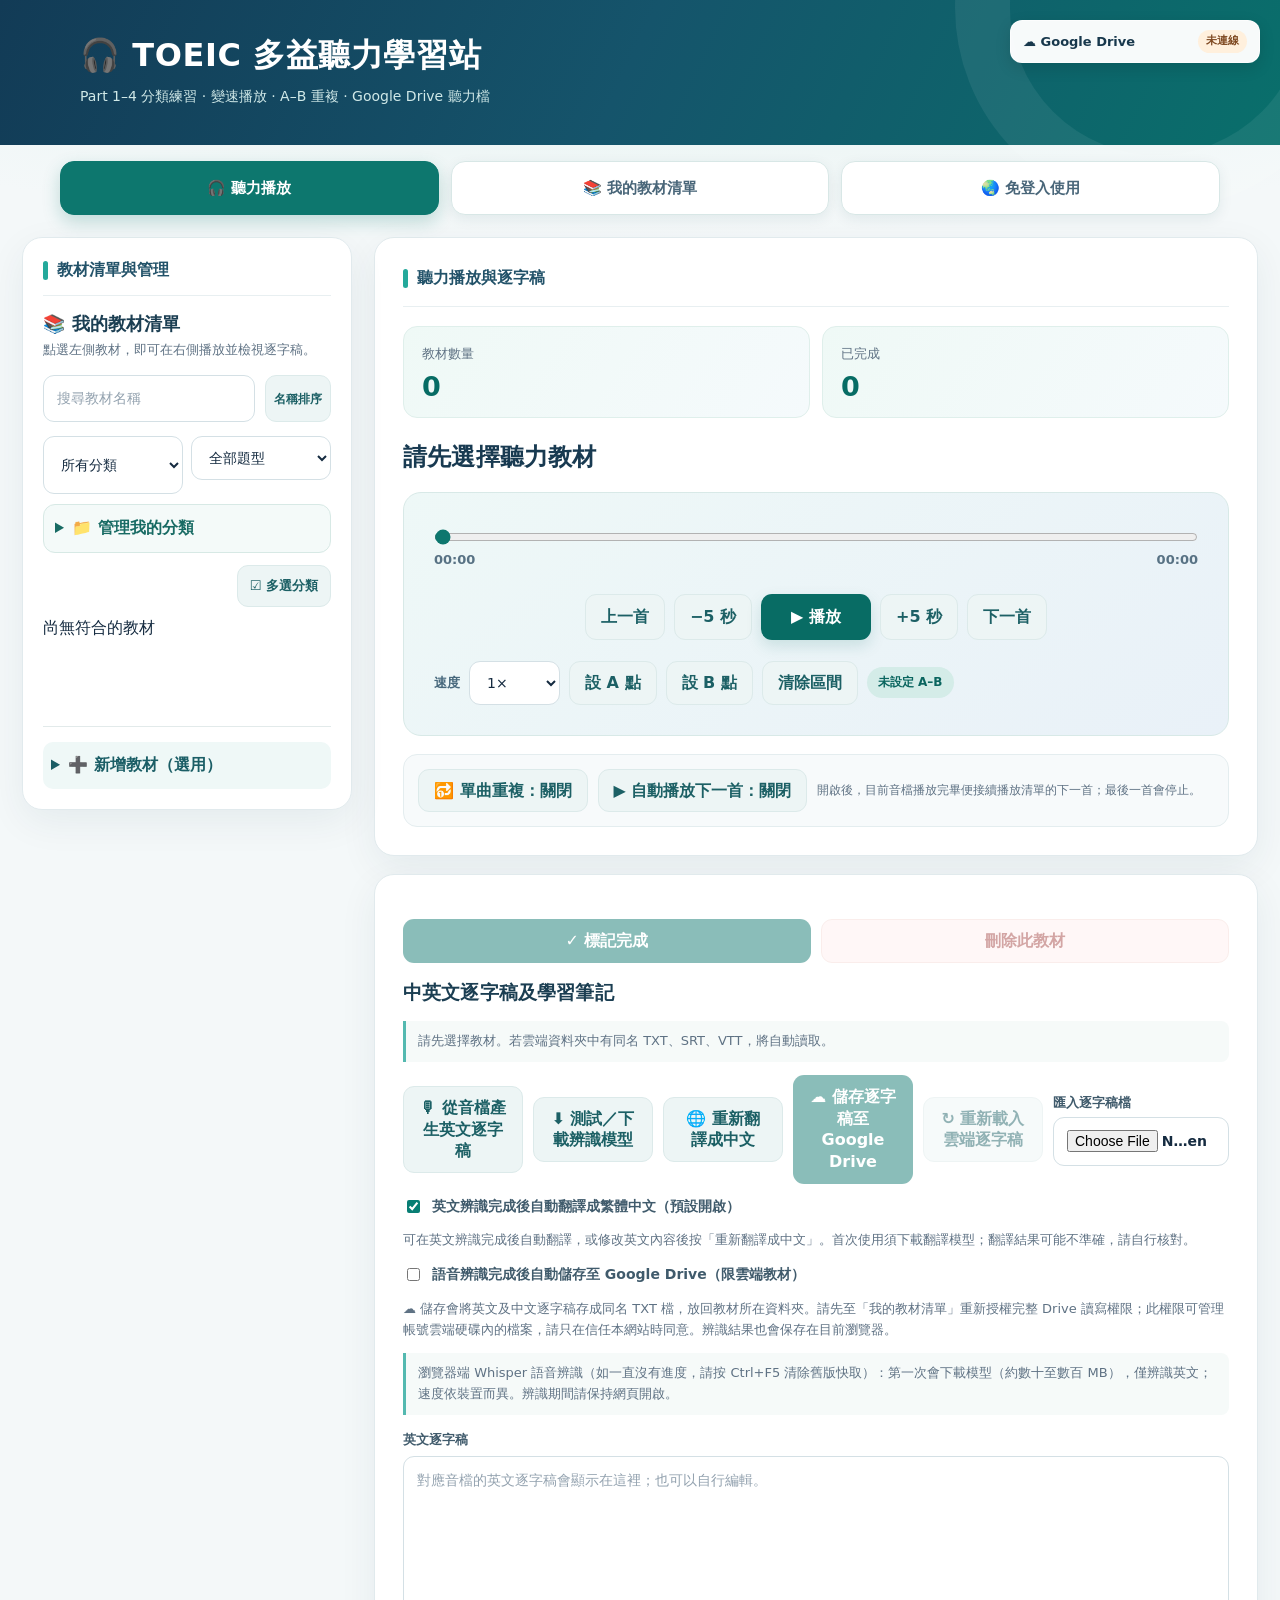
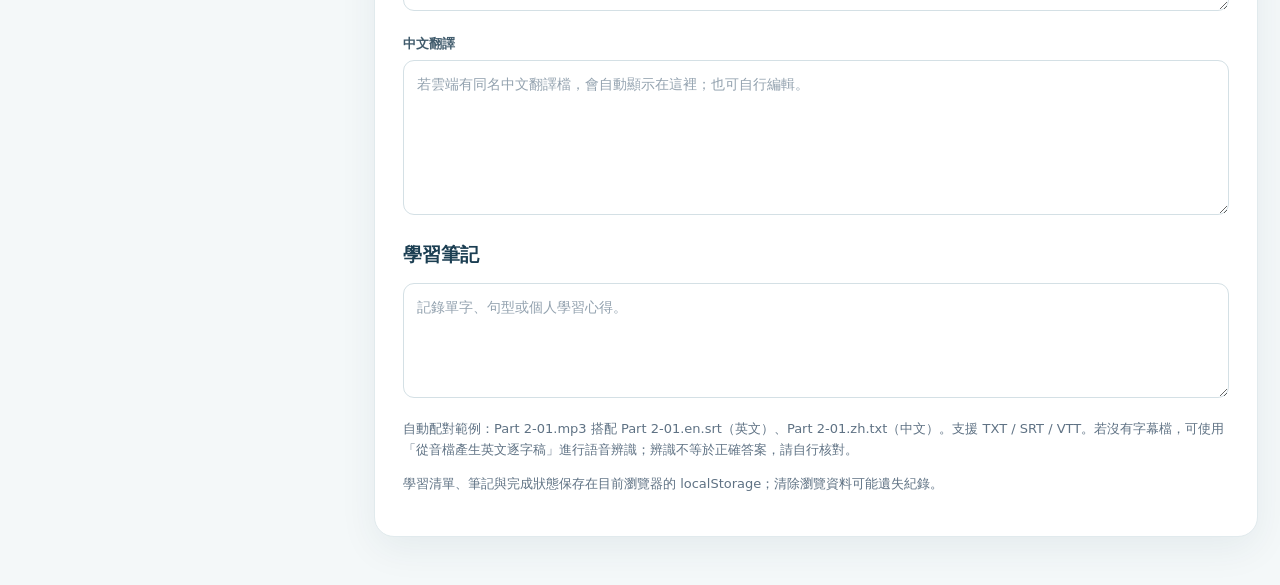
==== commit 88fb90d4: "Add files via upload" ====
--- a/index.html
+++ b/index.html
@@ -149,7 +149,7 @@
 <div class="row" style="margin-top:8px"><button class="secondary smallbtn" id="disconnect">登出</button><button class="secondary smallbtn" id="clearCloud">清空雲端清單</button></div>
 <div class="status" id="driveInfo" role="status">尚未連接 Google Drive，請先登入。</div>
 <p class="muted">教材清單及筆記會保留在此瀏覽器。已授權過的 Google 帳號會優先嘗試免重複同意；若 Google 要求確認，仍需手動授權。短期授權只保留在目前分頁工作階段，不儲存長期登入憑證。</p>
-</div></div></details></header><nav aria-label="主要功能切換" class="view-nav"><button aria-current="page" class="view-tab active" id="goPlayer" type="button">🎧 聽力播放</button><button class="view-tab" id="goMaterials" type="button">📚 我的教材清單</button></nav><main><section class="panel" id="playerSection"><div class="view-lead"><span>聽力播放與逐字稿</span><button class="secondary" id="chooseMaterial" type="button">📚 選擇教材</button></div><div class="stats"><div><span class="muted">教材數量</span><strong id="count">0</strong></div><div><span class="muted">已完成</span><strong id="done">0</strong></div></div><h2 id="now">請先選擇聽力教材</h2><div class="player" id="localPlayer"><audio id="audio" preload="metadata"></audio><input id="seek" max="1000" min="0" type="range" value="0"/><div class="time"><span id="current">00:00</span><span id="duration">00:00</span></div><div class="actions"><button class="secondary" id="prev">上一首</button><button class="secondary" id="back">−5 秒</button><button id="play">▶ 播放</button><button class="secondary" id="forward">+5 秒</button><button class="secondary" id="next">下一首</button></div><div class="meta"><label style="margin:0">速度</label><select id="speed"><option value="0.75">0.75×</option><option selected="" value="1">1×</option><option value="1.25">1.25×</option><option value="1.5">1.5×</option><option value="2">2×</option></select><button class="secondary" id="markA">設 A 點</button><button class="secondary" id="markB">設 B 點</button><button class="secondary" id="clearAB">清除區間</button><span class="pill" id="ab">未設定 A–B</span></div></div><div class="hidden" id="drivePlayer"><div class="notice">Google Drive 使用官方預覽播放器；如無法播放，請確認共用權限，或改用本機檔案模式。</div><iframe allow="autoplay" class="preview" id="frame" title="Google Drive 聽力預覽"></iframe><p><a id="openDrive" rel="noopener noreferrer" target="_blank">在 Google Drive 開啟檔案</a></p></div><div class="autonextbar"><button aria-pressed="false" class="secondary" id="repeatOne" type="button">🔂 單曲重複：關閉</button><button aria-pressed="false" class="secondary" id="autoNext" type="button">▶ 自動播放下一首：關閉</button><span class="muted" id="autoNextHelp">開啟後，目前音檔播放完畢便接續播放清單的下一首；最後一首會停止。</span></div></section><section class="panel" id="transcriptSection"><div class="row" style="margin:16px 0"><button id="complete">✓ 標記完成</button><button class="danger" id="remove">刪除此教材</button></div><h2>中英文逐字稿及學習筆記</h2><p class="muted" id="transcriptStatus" role="status">請先選擇教材。若雲端資料夾中有同名 TXT、SRT、VTT，將自動讀取。</p><div class="row" style="margin:8px 0"><button class="secondary" id="transcribeAudio" type="button">🎙 從音檔產生英文逐字稿</button><button class="secondary" id="prepareWhisper" type="button">⬇ 測試／下載辨識模型</button><button class="secondary" id="translateEnglish" type="button">🌐 重新翻譯成中文</button><button id="saveTranscriptDrive" type="button">☁ 儲存逐字稿至 Google Drive</button><button class="secondary" id="reloadTranscript">↻ 重新載入雲端逐字稿</button><label style="margin:0;flex:2">匯入逐字稿檔<input accept=".txt,.srt,.vtt,text/plain,text/vtt" id="transcriptFile" style="margin-top:4px" type="file"/></label></div><label class="autoupload-option" style="display:flex;align-items:center;gap:9px;font-size:14px;margin:12px 0"><input id="autoTranslateChinese" type="checkbox" style="width:auto;accent-color:#087e74"> 英文辨識完成後自動翻譯成繁體中文（預設開啟）</label><p class="muted" id="translateStatus" role="status">可在英文辨識完成後自動翻譯，或修改英文內容後按「重新翻譯成中文」。首次使用須下載翻譯模型；翻譯結果可能不準確，請自行核對。</p><label class="autoupload-option" style="display:flex;align-items:center;gap:9px;font-size:14px;margin:12px 0"><input id="autoUploadTranscript" type="checkbox" style="width:auto;accent-color:#087e74"> 語音辨識完成後自動儲存至 Google Drive（限雲端教材）</label><p class="muted">☁ 儲存會將英文及中文逐字稿存成同名 TXT 檔，放回教材所在資料夾。請先至「我的教材清單」重新授權完整 Drive 讀寫權限；此權限可管理帳號雲端硬碟內的檔案，請只在信任本網站時同意。辨識結果也會保存在目前瀏覽器。</p><p class="muted" id="asrStatus" role="status">瀏覽器端 Whisper 語音辨識（如一直沒有進度，請按 Ctrl+F5 清除舊版快取）：第一次會下載模型（約數十至數百 MB），僅辨識英文；速度依裝置而異。辨識期間請保持網頁開啟。</p><label for="englishText">英文逐字稿</label><textarea id="englishText" placeholder="對應音檔的英文逐字稿會顯示在這裡；也可以自行編輯。"></textarea><label for="chineseText">中文翻譯</label><textarea id="chineseText" placeholder="若雲端有同名中文翻譯檔，會自動顯示在這裡；也可自行編輯。"></textarea><h2 style="margin-top:18px">學習筆記</h2><textarea id="notes" placeholder="記錄單字、句型或個人學習心得。"></textarea><p class="muted">自動配對範例：Part 2-01.mp3 搭配 Part 2-01.en.srt（英文）、Part 2-01.zh.txt（中文）。支援 TXT / SRT / VTT。若沒有字幕檔，可使用「從音檔產生英文逐字稿」進行語音辨識；辨識不等於正確答案，請自行核對。</p><p class="muted">學習清單、筆記與完成狀態保存在目前瀏覽器的 localStorage；清除瀏覽資料可能遺失紀錄。</p></section><aside aria-label="教材清單與管理" class="panel" id="materialsSection"><div class="view-lead"><span>教材清單與管理</span><button class="secondary" id="backToPlayer" type="button">← 返回播放畫面</button></div>
+</div></div></details></header><nav aria-label="主要功能切換" class="view-nav"><button aria-current="page" class="view-tab active" id="goPlayer" type="button">🎧 聽力播放</button><button class="view-tab" id="goMaterials" type="button">📚 我的教材清單</button><button class="view-tab" id="goGuest" type="button" aria-controls="guestSection">🌏 免登入使用</button></nav><main><section class="panel" id="playerSection"><div class="view-lead"><span>聽力播放與逐字稿</span><button class="secondary" id="chooseMaterial" type="button">📚 選擇教材</button></div><div class="stats"><div><span class="muted">教材數量</span><strong id="count">0</strong></div><div><span class="muted">已完成</span><strong id="done">0</strong></div></div><h2 id="now">請先選擇聽力教材</h2><div class="player" id="localPlayer"><audio id="audio" preload="metadata"></audio><input id="seek" max="1000" min="0" type="range" value="0"/><div class="time"><span id="current">00:00</span><span id="duration">00:00</span></div><div class="actions"><button class="secondary" id="prev">上一首</button><button class="secondary" id="back">−5 秒</button><button id="play">▶ 播放</button><button class="secondary" id="forward">+5 秒</button><button class="secondary" id="next">下一首</button></div><div class="meta"><label style="margin:0">速度</label><select id="speed"><option value="0.75">0.75×</option><option selected="" value="1">1×</option><option value="1.25">1.25×</option><option value="1.5">1.5×</option><option value="2">2×</option></select><button class="secondary" id="markA">設 A 點</button><button class="secondary" id="markB">設 B 點</button><button class="secondary" id="clearAB">清除區間</button><span class="pill" id="ab">未設定 A–B</span></div></div><div class="hidden" id="drivePlayer"><div class="notice">Google Drive 使用官方預覽播放器；如無法播放，請確認共用權限，或改用本機檔案模式。</div><iframe allow="autoplay" class="preview" id="frame" title="Google Drive 聽力預覽"></iframe><p><a id="openDrive" rel="noopener noreferrer" target="_blank">在 Google Drive 開啟檔案</a></p></div><div class="autonextbar"><button aria-pressed="false" class="secondary" id="repeatOne" type="button">🔂 單曲重複：關閉</button><button aria-pressed="false" class="secondary" id="autoNext" type="button">▶ 自動播放下一首：關閉</button><span class="muted" id="autoNextHelp">開啟後，目前音檔播放完畢便接續播放清單的下一首；最後一首會停止。</span></div></section><section class="panel" id="transcriptSection"><div class="row" style="margin:16px 0"><button id="complete">✓ 標記完成</button><button class="danger" id="remove">刪除此教材</button></div><h2>中英文逐字稿及學習筆記</h2><p class="muted" id="transcriptStatus" role="status">請先選擇教材。若雲端資料夾中有同名 TXT、SRT、VTT，將自動讀取。</p><div class="row" style="margin:8px 0"><button class="secondary" id="transcribeAudio" type="button">🎙 從音檔產生英文逐字稿</button><button class="secondary" id="prepareWhisper" type="button">⬇ 測試／下載辨識模型</button><button class="secondary" id="translateEnglish" type="button">🌐 重新翻譯成中文</button><button id="saveTranscriptDrive" type="button">☁ 儲存逐字稿至 Google Drive</button><button class="secondary" id="reloadTranscript">↻ 重新載入雲端逐字稿</button><label style="margin:0;flex:2">匯入逐字稿檔<input accept=".txt,.srt,.vtt,text/plain,text/vtt" id="transcriptFile" style="margin-top:4px" type="file"/></label></div><label class="autoupload-option" style="display:flex;align-items:center;gap:9px;font-size:14px;margin:12px 0"><input id="autoTranslateChinese" type="checkbox" style="width:auto;accent-color:#087e74"> 英文辨識完成後自動翻譯成繁體中文（預設開啟）</label><p class="muted" id="translateStatus" role="status">可在英文辨識完成後自動翻譯，或修改英文內容後按「重新翻譯成中文」。首次使用須下載翻譯模型；翻譯結果可能不準確，請自行核對。</p><label class="autoupload-option" style="display:flex;align-items:center;gap:9px;font-size:14px;margin:12px 0"><input id="autoUploadTranscript" type="checkbox" style="width:auto;accent-color:#087e74"> 語音辨識完成後自動儲存至 Google Drive（限雲端教材）</label><p class="muted">☁ 儲存會將英文及中文逐字稿存成同名 TXT 檔，放回教材所在資料夾。請先至「我的教材清單」重新授權完整 Drive 讀寫權限；此權限可管理帳號雲端硬碟內的檔案，請只在信任本網站時同意。辨識結果也會保存在目前瀏覽器。</p><p class="muted" id="asrStatus" role="status">瀏覽器端 Whisper 語音辨識（如一直沒有進度，請按 Ctrl+F5 清除舊版快取）：第一次會下載模型（約數十至數百 MB），僅辨識英文；速度依裝置而異。辨識期間請保持網頁開啟。</p><label for="englishText">英文逐字稿</label><textarea id="englishText" placeholder="對應音檔的英文逐字稿會顯示在這裡；也可以自行編輯。"></textarea><label for="chineseText">中文翻譯</label><textarea id="chineseText" placeholder="若雲端有同名中文翻譯檔，會自動顯示在這裡；也可自行編輯。"></textarea><h2 style="margin-top:18px">學習筆記</h2><textarea id="notes" placeholder="記錄單字、句型或個人學習心得。"></textarea><p class="muted">自動配對範例：Part 2-01.mp3 搭配 Part 2-01.en.srt（英文）、Part 2-01.zh.txt（中文）。支援 TXT / SRT / VTT。若沒有字幕檔，可使用「從音檔產生英文逐字稿」進行語音辨識；辨識不等於正確答案，請自行核對。</p><p class="muted">學習清單、筆記與完成狀態保存在目前瀏覽器的 localStorage；清除瀏覽資料可能遺失紀錄。</p></section><aside aria-label="教材清單與管理" class="panel" id="materialsSection"><div class="view-lead"><span>教材清單與管理</span><button class="secondary" id="backToPlayer" type="button">← 返回播放畫面</button></div>
 <div class="sidebar-list-head"><h2>📚 我的教材清單</h2><p class="muted">點選左側教材，即可在右側播放並檢視逐字稿。</p></div>
 <div class="toolbar"><input aria-label="搜尋教材" id="search" placeholder="搜尋教材名稱"/><button class="secondary smallbtn" id="sortName" title="依名稱排序">名稱排序</button></div>
 <div class="material-filters"><select id="categoryFilter" aria-label="自訂分類篩選"><option value="all">所有分類</option><option value="uncategorized">未分類</option></select><select id="filter" aria-label="題型篩選"><option value="all">全部題型</option><option value="Part 1">Part 1</option><option value="Part 2">Part 2</option><option value="Part 3">Part 3</option><option value="Part 4">Part 4</option></select></div>
@@ -669,4 +669,4 @@
  new MutationObserver(refreshCloudChip).observe(info,{childList:true,characterData:true,subtree:true});
  refreshCloudChip();
 })();
-</script></body></html>
+</script><link rel="stylesheet" href="guest.css"><script src="guest-catalog.js"></script><script src="guest.js"></script></body></html>
--- a/guest.css
+++ b/guest.css
@@ -0,0 +1,22 @@
+body.guest-mode main,body.guest-mode .cloud-mini{display:none!important}
+#guestSection{max-width:1200px;margin:24px auto;padding:0 16px;color:#17243b}
+#guestSection[hidden]{display:none!important}
+#guestSection .guest-layout{display:grid;grid-template-columns:290px minmax(0,1fr);gap:18px}
+#guestSection .guest-transcripts{display:grid;grid-template-columns:1fr 1fr;gap:16px}
+#guestSection iframe{border:1px solid #d8e7e6;background:white;width:100%;border-radius:12px}
+#guestSection .guest-text-frame{height:430px}
+#guestSection .guest-audio-frame{height:140px}
+#guestSection .guest-folder-frame{height:520px;margin-top:12px}
+#guestSection .guest-list{max-height:670px;overflow:auto;margin-top:12px}
+#guestSection .guest-track{display:block;width:100%;text-align:left;margin:6px 0;background:#f0f7f6;color:#24416e;overflow-wrap:anywhere}
+#guestSection .guest-track[aria-pressed=true]{background:#087e74;color:white}
+#guestSection .guest-track small{display:block;margin-top:4px;opacity:.8}
+#guestSection .guest-empty{padding:24px;background:#f5f8fa;border-radius:10px;color:#66758c}
+#guestSection a{color:#087e74;text-underline-offset:3px}
+#guestSection summary{cursor:pointer;font-weight:700}
+#guestSection .guest-top{display:flex;justify-content:space-between;gap:12px;align-items:center;flex-wrap:wrap;margin-bottom:18px}
+#guestSection .guest-link-form{display:flex;align-items:end;gap:8px;flex-wrap:wrap}
+#guestSection .guest-link-form label{flex:1;min-width:200px}
+#guestSection .guest-link-form button{margin-bottom:6px}
+@media(max-width:800px){#guestSection .guest-layout,#guestSection .guest-transcripts{grid-template-columns:1fr}#guestSection .guest-list{max-height:220px}#guestSection .guest-text-frame{height:350px}}
+body .view-nav{display:flex!important;margin:16px auto 0;max-width:1200px;flex-wrap:wrap}
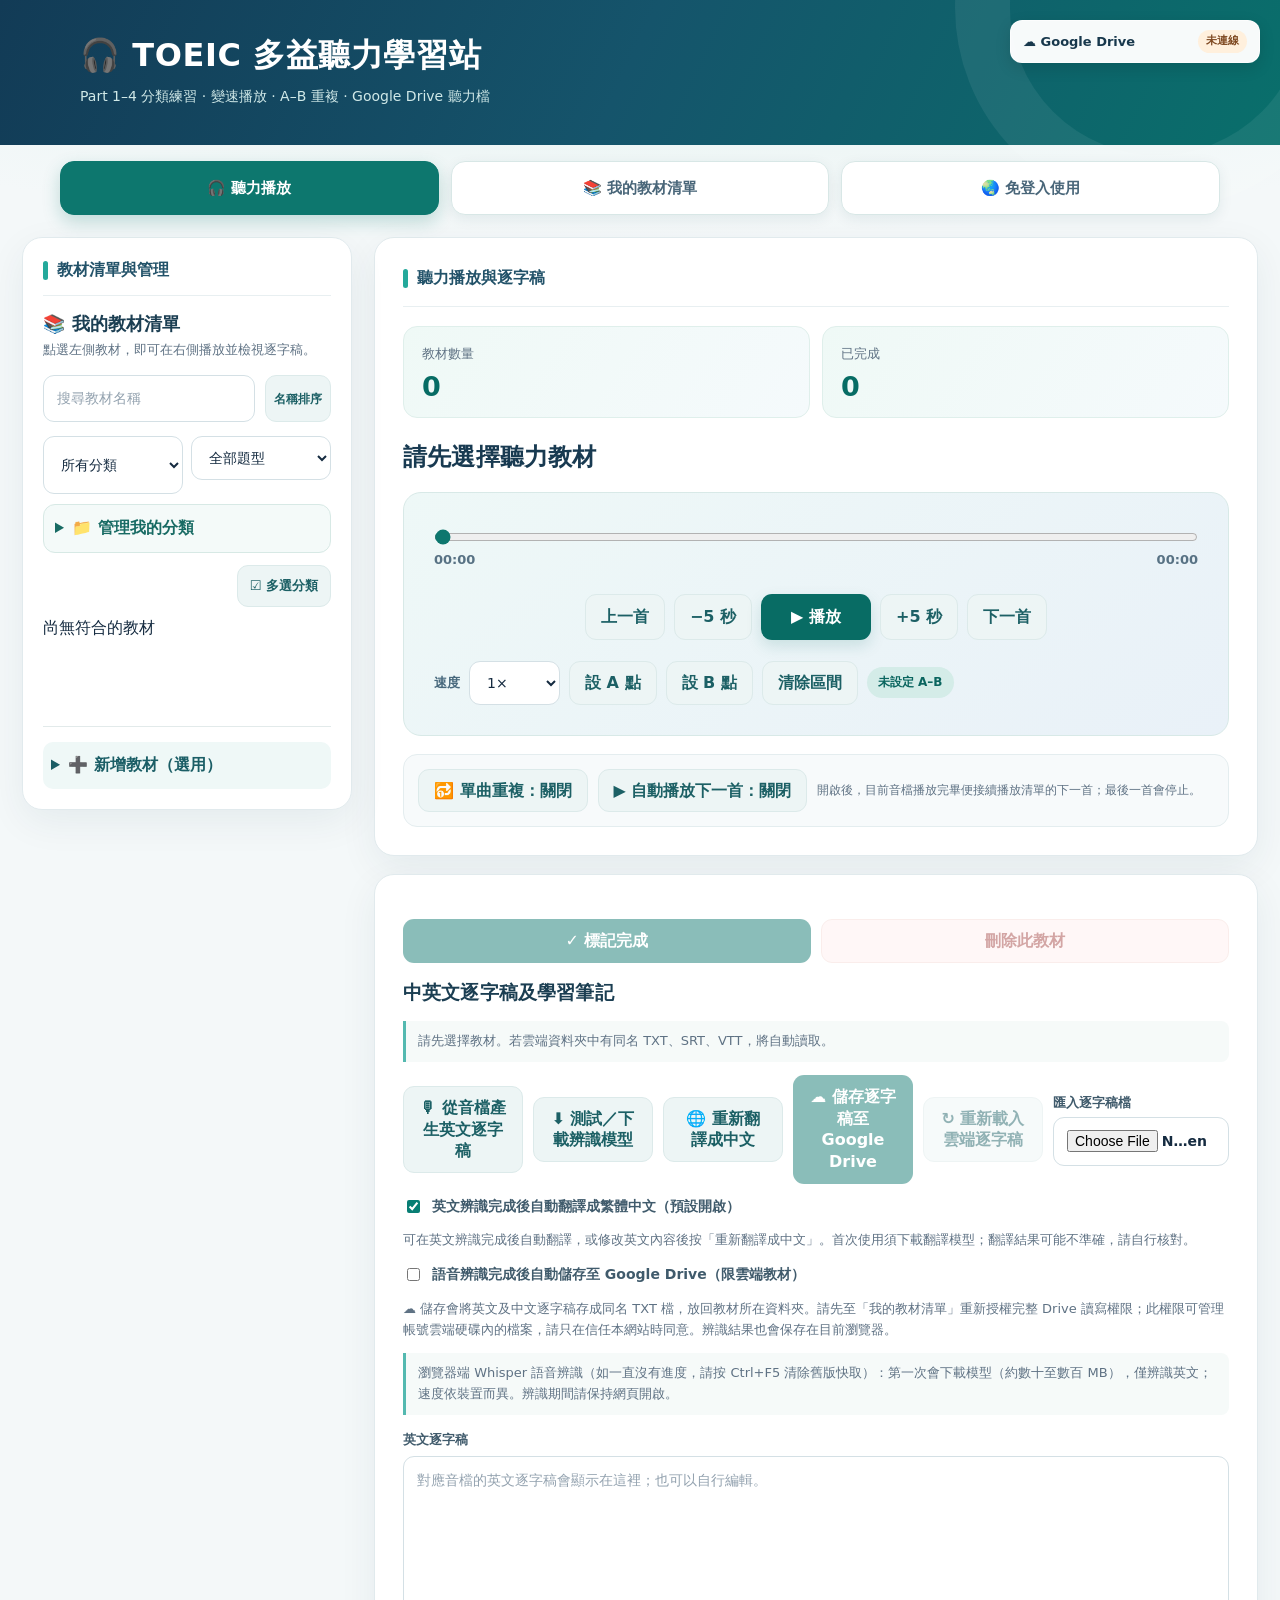
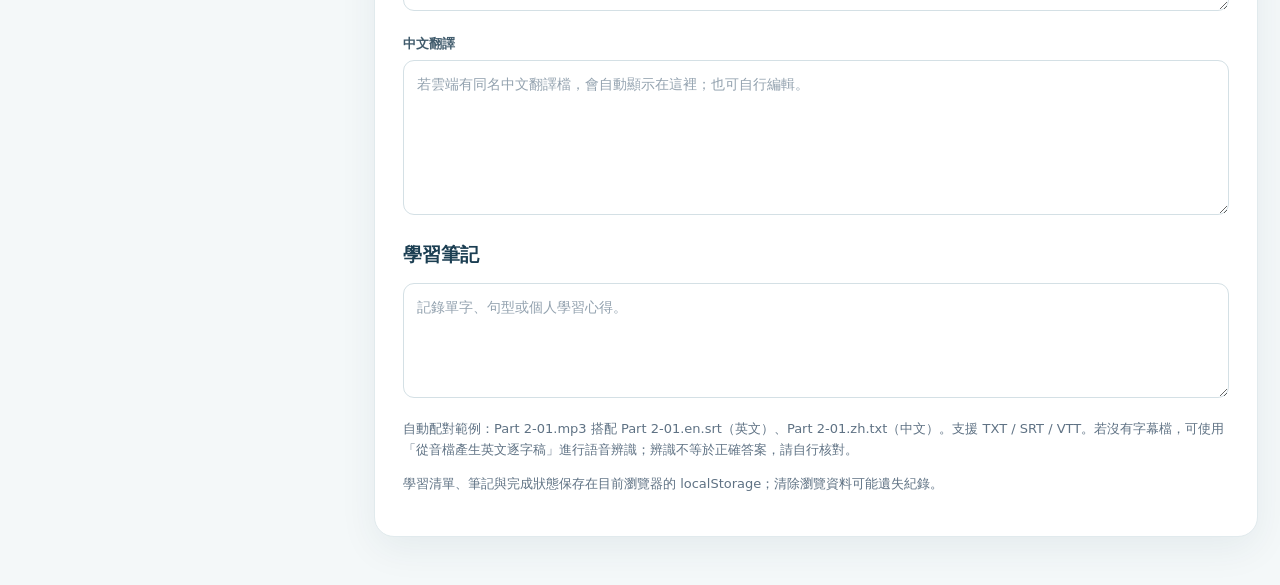
==== commit 138da5b1: "Add files via upload" ====
--- a/guest.css
+++ b/guest.css
@@ -20,3 +20,12 @@
 #guestSection .guest-link-form button{margin-bottom:6px}
 @media(max-width:800px){#guestSection .guest-layout,#guestSection .guest-transcripts{grid-template-columns:1fr}#guestSection .guest-list{max-height:220px}#guestSection .guest-text-frame{height:350px}}
 body .view-nav{display:flex!important;margin:16px auto 0;max-width:1200px;flex-wrap:wrap}
+#guestSection .guest-player{padding:18px;background:#edf7f5;border:1px solid #cce6e1;border-radius:14px;margin-bottom:20px}
+#guestSection .guest-controls{display:flex;align-items:center;gap:8px;flex-wrap:wrap}
+#guestSection .guest-controls button{font-size:13px;padding:9px}
+#guestSection .guest-controls label{margin:0}
+#guestSection .guest-check{display:flex;gap:5px;align-items:center}
+#guestSection .guest-check input{width:auto}
+#guestSection .guest-editor{min-height:380px;font-size:17px;line-height:1.8;background:#fffefa;resize:vertical}
+#guestSection .guest-edit-actions{display:flex;flex-wrap:wrap;gap:7px;margin:10px 0}
+#guestSection .guest-edit-actions button{font-size:13px}
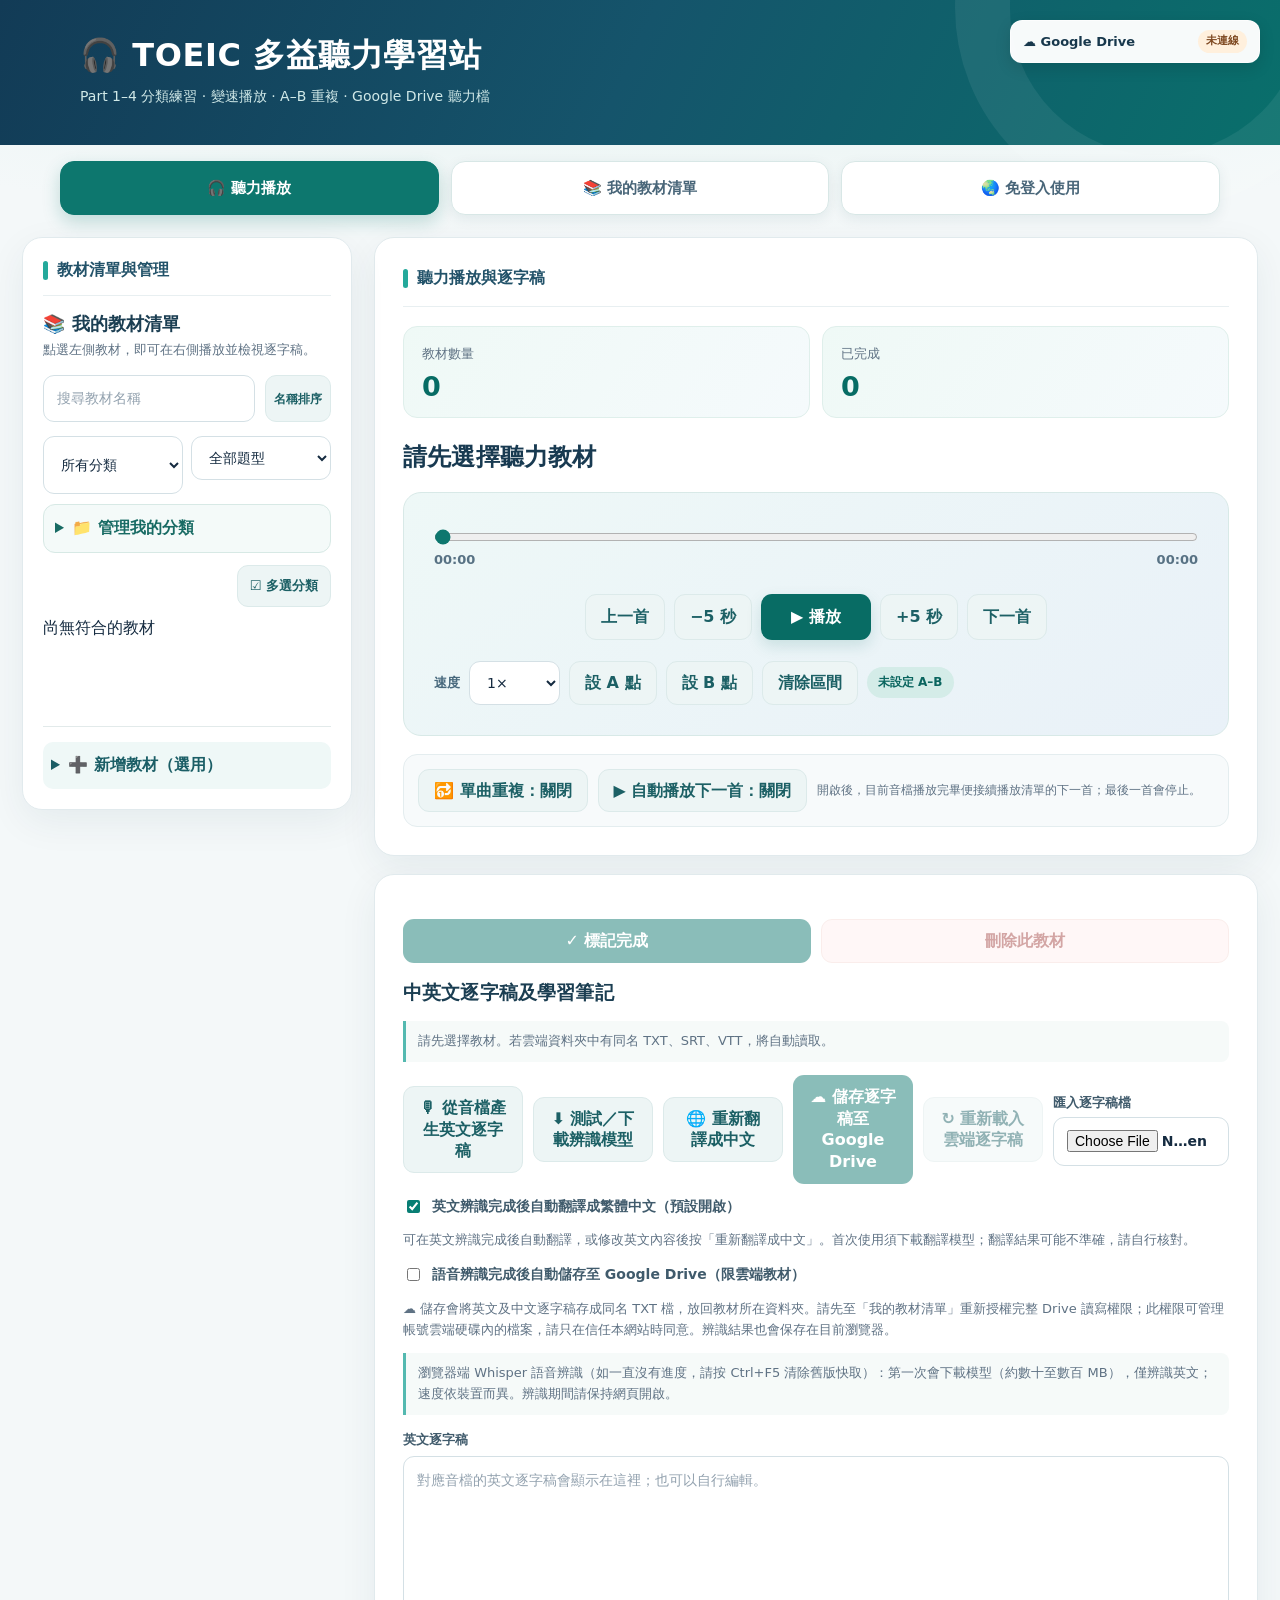
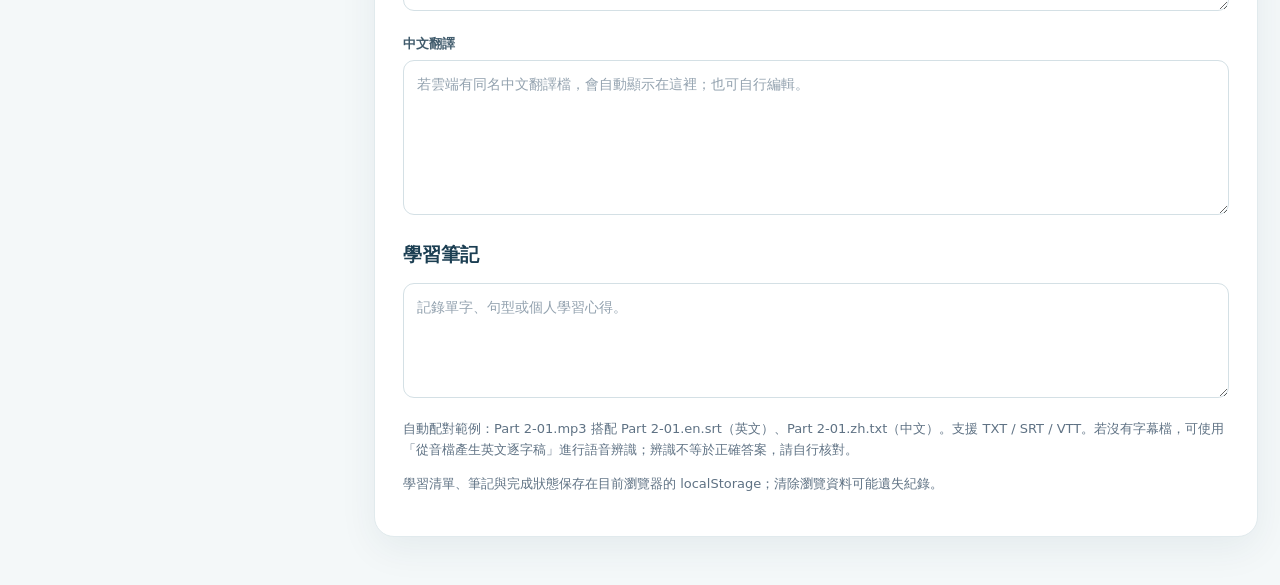
==== commit 075ecb18: "Add files via upload" ====
--- a/index.html
+++ b/index.html
@@ -143,7 +143,8 @@
 .batch-actions{display:flex;gap:7px;align-items:center;flex-wrap:wrap}.batch-actions select{flex:1;min-width:130px;width:auto;padding:8px;font-size:13px}.batch-actions button{flex:none;font-size:12px;padding:9px 10px}.batch-hint{font-size:12px;color:#57756e;line-height:1.5}
 .track-head .track-check{display:flex;align-items:center;justify-content:center;flex:none;width:25px;height:30px;cursor:pointer}.track.batch-selected{border-color:#3b9889;background:#f0faf7}
 @media(max-width:420px){.batch-actions button{flex:1}}
-</style></head><body><header><h1>🎧 TOEIC 多益聽力學習站</h1><p>Part 1–4 分類練習 · 變速播放 · A–B 重複 · Google Drive 聽力檔</p><details class="cloud-mini" id="cloudMini"><summary aria-label="Google Drive 登入與同步">☁ Google Drive <span id="cloudState" class="cloud-state">未連線</span></summary><div class="cloud-mini-panel"><div class="cloud-mini-heading">雲端登入與同步</div><div aria-label="Google Drive 雲端連線" class="config">
+</style><link rel="stylesheet" href="guest.css">
+</head><body><header><h1>🎧 TOEIC 多益聽力學習站</h1><p>Part 1–4 分類練習 · 變速播放 · A–B 重複 · Google Drive 聽力檔</p><details class="cloud-mini" id="cloudMini"><summary aria-label="Google Drive 登入與同步">☁ Google Drive <span id="cloudState" class="cloud-state">未連線</span></summary><div class="cloud-mini-panel"><div class="cloud-mini-heading">雲端登入與同步</div><div aria-label="Google Drive 雲端連線" class="config">
 <input id="clientId" type="hidden"/><input id="folderId" type="hidden"/>
 <div class="row"><button id="connect">Google 連線／快速續用</button><button class="secondary" id="sync">重新同步</button><button class="secondary smallbtn" id="reauthorize" type="button">重新授權</button></div>
 <div class="row" style="margin-top:8px"><button class="secondary smallbtn" id="disconnect">登出</button><button class="secondary smallbtn" id="clearCloud">清空雲端清單</button></div>
@@ -164,509 +165,11 @@
 <details class="sidebar-settings"><summary>➕ 新增教材（選用）</summary><div class="sidebar-settings-body">
 
 <h2>新增單一教材（選用）</h2><label>教材名稱</label><input id="title" placeholder="例如：Part 2 練習 01"/><label>題型</label><select id="part"><option>Part 1 照片描述</option><option>Part 2 應答問題</option><option>Part 3 簡短對話</option><option>Part 4 簡短獨白</option></select><label>Google Drive 檔案分享連結</label><input id="url" placeholder="https://drive.google.com/file/d/.../view"/><p class="muted">雲端檔案需授予適當檢視權限；以 Google 預覽播放器播放，速度與 A–B 功能不適用。</p><button id="add">加入 Google Drive 教材</button><label>或選擇本機音檔（MP3、M4A、WAV）</label><input accept="audio/*" id="files" multiple="" type="file"/><p class="muted">本機檔案不會上傳；重新開啟網頁時需重新選取。</p><hr style="border:0;border-top:1px solid #e6eaf2;margin:20px 0"/></div></details></aside></main><script async="" defer="" src="https://accounts.google.com/gsi/client"></script>
-<script>
-const $=id=>document.getElementById(id),key='toeic_lessons_v1';let tracks=[];try{tracks=JSON.parse(localStorage.getItem(key))||[]}catch{}let currentId=null,A=null,B=null,transcriptIndex=new Map(),transcriptRequest=0,objectUrls=[],accessToken='',tokenClient=null,cloudBlobUrl=null,cloudLoading=false;const configKey='toeic_drive_config_v1';let cfg={};try{cfg=JSON.parse(localStorage.getItem(configKey))||{}}catch{};let categoryCloudDirty=false,categoryCloudVersion='',categoryCloudFileId='',categoryCloudLoading=false;const categoryKey='toeic_custom_categories_v1';let categories=[];try{const stored=JSON.parse(localStorage.getItem(categoryKey));if(Array.isArray(stored))categories=stored.filter(c=>typeof c==='string'&&c.trim()).map(c=>c.trim()).filter((c,i,a)=>a.indexOf(c)===i)}catch{};
-const selectedTrackIds=new Set();
-let batchMode=false;
-function setBatchMode(enabled){
- batchMode=!!enabled;
- document.body.classList.toggle('batch-mode',batchMode);
- const toggle=$('toggleBatchMode');
- toggle.textContent=batchMode?'✓ 完成多選':'☑ 多選分類';
- toggle.setAttribute('aria-pressed',String(batchMode));
- if(!batchMode)selectedTrackIds.clear();
- render();
-}
-$('toggleBatchMode').onclick=()=>setBatchMode(!batchMode);
-function refreshBatchCategoryOptions(){
- const picker=$('batchCategory'),previous=picker.value;
- picker.replaceChildren(new Option('選擇要歸入的分類',''),new Option('📂 未分類','__uncategorized__'));
- for(const name of categories)picker.add(new Option(name,'category:'+name));
- picker.value=(previous==='__uncategorized__'||(previous.startsWith('category:')&&categories.includes(previous.slice(9))))?previous:'';
-}
-function updateBatchControls(){
- const shown=visibleTracks(),selected=shown.filter(t=>selectedTrackIds.has(t.id)).length;
- const all=$('selectAllVisible');all.checked=shown.length>0&&selected===shown.length;
- all.indeterminate=selected>0&&selected<shown.length;
- $('batchSelectedCount').textContent='已選 '+selectedTrackIds.size+' 筆'+(selectedTrackIds.size!==selected?'（本頁 '+selected+' 筆）':'');
- $('applyBatchCategory').disabled=!selectedTrackIds.size||!$('batchCategory').value;
- $('clearBatchSelection').disabled=!selectedTrackIds.size;
-}
-$('selectAllVisible').onchange=e=>{
- for(const t of visibleTracks())if(e.target.checked)selectedTrackIds.add(t.id);else selectedTrackIds.delete(t.id);
- render();
-};
-$('clearBatchSelection').onclick=()=>{selectedTrackIds.clear();render()};
-$('batchCategory').onchange=updateBatchControls;
-$('applyBatchCategory').onclick=()=>{
- const val=$('batchCategory').value;
- const category=val==='__uncategorized__'?'':val.startsWith('category:')?val.slice(9):null;
- if(category===null||(category!==''&&!categories.includes(category)))return alert('請先選擇有效的分類。');
- const chosen=tracks.filter(t=>selectedTrackIds.has(t.id));
- if(!chosen.length)return;
- const changed=chosen.filter(t=>(t.category||'')!==category);
- if(!changed.length){$('batchHint').textContent='所選教材已屬於該分類，未進行變更。';return}
- for(const t of changed)t.category=category;
- categoryCloudDirty=true;
- updateCategoryCloudStatus('已批次修改 '+changed.length+' 筆教材分類，尚未儲存到 Google Drive。');
- save();selectedTrackIds.clear();refreshCategoryUI();setBatchMode(false);
- $('batchHint').textContent='✅ 已更新 '+changed.length+' 筆教材為「'+(category||'未分類')+'」。如需跨裝置共用，請按「儲存分類至 Drive」。';
-};
-function saveCategories(){categoryCloudDirty=true;updateCategoryCloudStatus('分類已修改，尚未儲存到 Google Drive。');try{localStorage.setItem(categoryKey,JSON.stringify(categories))}catch(e){alert('分類未能儲存，請檢查瀏覽器儲存空間。')}}
-function categoryVisible(t){const chosen=$('categoryFilter').value;return chosen==='all'||(chosen==='uncategorized'?!t.category:t.category===chosen.slice(9))}
-function visibleTracks(){const part=$('filter').value,q=$('search').value.trim().toLowerCase();return tracks.filter(t=>categoryVisible(t)&&(part==='all'||(t.part||'').startsWith(part))&&(t.title||'').toLowerCase().includes(q))}
-function refreshCategoryUI(){const filter=$('categoryFilter'),previous=filter.value;filter.replaceChildren(new Option('所有分類','all'),new Option('未分類','uncategorized'));categories.forEach(c=>filter.add(new Option(c,'category:'+c)));if(previous.startsWith('category:')&&categories.includes(previous.slice(9)))filter.value=previous;else if(previous==='uncategorized')filter.value=previous;else filter.value='all';refreshBatchCategoryOptions();const mgr=$('categoryManagerList');mgr.replaceChildren();if(!categories.length){let p=document.createElement('p');p.className='muted';p.textContent='尚未建立自訂分類。';mgr.append(p)}for(const c of categories){const line=document.createElement('div');line.className='category-item';const label=document.createElement('span');label.textContent=c+'（'+tracks.filter(t=>t.category===c).length+'）';const rename=document.createElement('button');rename.className='secondary';rename.textContent='重新命名';rename.onclick=()=>{const name=prompt('請輸入新的分類名稱：',c);if(name===null)return;const next=name.trim();if(!next||next.length>40){alert('分類名稱須為 1～40 個字。');return}if(next!==c&&categories.includes(next)){alert('分類已存在。');return}const wasSelected=filter.value==='category:'+c;categories[categories.indexOf(c)]=next;tracks.forEach(t=>{if(t.category===c)t.category=next});saveCategories();save();refreshCategoryUI();if(wasSelected)filter.value='category:'+next;render()};const del=document.createElement('button');del.className='danger';del.textContent='刪除';del.onclick=()=>{if(!confirm('刪除分類「'+c+'」？其教材將移至「未分類」，教材本身不會刪除。'))return;categories=categories.filter(x=>x!==c);tracks.forEach(t=>{if(t.category===c)t.category='' });saveCategories();save();refreshCategoryUI();render()};line.append(label,rename,del);mgr.append(line)}}
-$('createCategory').onclick=()=>{const box=$('newCategoryName'),name=box.value.trim();if(!name||name.length>40){alert('請輸入 1～40 個字的分類名稱。');return}if(categories.includes(name)){alert('此分類已存在。');return}categories.push(name);saveCategories();box.value='';refreshCategoryUI();$('categoryFilter').value='category:'+name;render()};$('newCategoryName').addEventListener('keydown',e=>{if(e.key==='Enter'){$('createCategory').click()}});$('categoryFilter').onchange=render;
-function assignTrackCategory(t){const choices=['0. 未分類',...categories.map((name,i)=>(i+1)+'. '+name)];if(!categories.length){alert('請先使用「管理我的分類」新增分類。');return}const current=categories.indexOf(t.category);const answer=prompt('請輸入分類編號：\n'+choices.join('\n'),String(current+1));if(answer===null)return;const n=Number(answer.trim());if(!Number.isInteger(n)||n<0||n>categories.length){alert('請輸入正確的分類編號。');return}t.category=n===0?'':categories[n-1];categoryCloudDirty=true;updateCategoryCloudStatus('教材歸類已修改，尚未儲存到 Google Drive。');save();render()}
-refreshCategoryUI();
-const audio=$('audio');function save(){localStorage.setItem(key,JSON.stringify(tracks.filter(t=>t.type!=='local')))}function fmt(s){if(!Number.isFinite(s))return '00:00';return Math.floor(s/60).toString().padStart(2,'0')+':'+Math.floor(s%60).toString().padStart(2,'0')}function get(){return tracks.find(t=>t.id===currentId)}function extract(url){try{let u=new URL(url),h=u.hostname.toLowerCase();if(h!=='drive.google.com'&&h!=='docs.google.com')return null;let m=u.pathname.match(/\/file\/d\/([\w-]+)/);let id=m?.[1]||u.searchParams.get('id');return id&&/^[\w-]+$/.test(id)?id:null}catch{return null}}function render(){for(const id of [...selectedTrackIds])if(!tracks.some(t=>t.id===id))selectedTrackIds.delete(id);const shown=visibleTracks();$('list').replaceChildren();for(const t of shown){const el=document.createElement('div');el.className='track'+(t.id===currentId?' active':'')+(selectedTrackIds.has(t.id)?' batch-selected':'');const head=document.createElement('div');head.className='track-head';const checkLabel=document.createElement('label');checkLabel.className='track-check';checkLabel.title='勾選 '+t.title;checkLabel.onclick=e=>e.stopPropagation();const check=document.createElement('input');check.type='checkbox';check.checked=selectedTrackIds.has(t.id);check.setAttribute('aria-label','批次選取 '+t.title);check.onchange=e=>{e.stopPropagation();if(check.checked)selectedTrackIds.add(t.id);else selectedTrackIds.delete(t.id);el.classList.toggle('batch-selected',check.checked);updateBatchControls()};checkLabel.append(check);const n=document.createElement('div');n.className='name';n.textContent=(t.done?'✅ ':'🎧 ')+t.title;const assign=document.createElement('button');assign.type='button';assign.className='assign-category';assign.textContent='📁 分類';assign.setAttribute('aria-label','設定 '+t.title+' 的分類');assign.onclick=e=>{e.stopPropagation();assignTrackCategory(t)};if(batchMode)head.append(checkLabel);head.append(n,assign);el.append(head);if(t.category){const tag=document.createElement('span');tag.className='track-category';tag.textContent=t.category;el.append(tag)}const sm=document.createElement('small');sm.textContent=(t.part||'')+' · '+(t.type==='cloud'?'Drive API':t.type==='drive'?'Drive 分享':'本機');el.append(sm);el.setAttribute('role','button');el.tabIndex=0;el.onclick=()=>select(t.id,true);el.onkeydown=e=>{if(e.target!==el)return;if(e.key==='Enter'||e.key===' '){e.preventDefault();select(t.id,true)}};$('list').append(el)}updateBatchControls();$('count').textContent=tracks.length;$('done').textContent=tracks.filter(t=>t.done).length;if(!shown.length)$('list').textContent='尚無符合的教材';let t=get();$('now').textContent=t?t.title:'請先選擇聽力教材';$('complete').disabled=!t;$('remove').disabled=!t;$('notes').disabled=!t;$('englishText').disabled=!t;$('chineseText').disabled=!t;$('reloadTranscript').disabled=!t;$('saveTranscriptDrive').disabled=!t||t.type!=='cloud';$('complete').textContent=t?.done?'取消完成標記':'✓ 標記完成'}function select(id,fromList=false){++transcriptRequest;let old=get();if(old){old.notes=$('notes').value;old.englishText=$('englishText').value;old.chineseText=$('chineseText').value}save();audio.pause();audio.removeAttribute('src');audio.load();if(cloudBlobUrl){URL.revokeObjectURL(cloudBlobUrl);cloudBlobUrl=null}$('frame').src='about:blank';currentId=id;A=B=null;abLabel();let t=get();if(!t){audio.removeAttribute('src');$('notes').value='';$('englishText').value='';$('chineseText').value='';$('transcriptStatus').textContent='請先選擇教材';$('drivePlayer').classList.add('hidden');$('localPlayer').classList.remove('hidden');render();return}$('notes').value=t.notes||'';$('englishText').value=t.englishText||'';$('chineseText').value=t.chineseText||'';$('transcriptStatus').textContent=t.type==='cloud'?'正在檢查對應逐字稿…':'可匯入 TXT、SRT、VTT 逐字稿，或自行輸入。';void loadTranscript(t);let drive=t.type==='drive';$('localPlayer').classList.toggle('hidden',drive);$('drivePlayer').classList.toggle('hidden',!drive);if(t.type==='cloud'){audio.removeAttribute('src');$('current').textContent='00:00';$('duration').textContent='00:00';$('play').textContent='▶ 載入並播放';}else if(drive){$('frame').src='https://drive.google.com/file/d/'+t.fileId+'/preview';$('openDrive').href='https://drive.google.com/file/d/'+t.fileId+'/view'}else{audio.src=t.src;audio.load()}render();if(fromList&&t){if(window.matchMedia('(max-width: 850px)').matches)showView('player');if(t.type==='cloud'){if(accessToken)void loadCloudAudio(t);else status('已選擇教材。請在右上角「Google Drive」按「Google 連線／快速續用」取得播放權限。',true)}else if(t.type==='local'){audio.play().catch(()=>{$('play').textContent='▶ 播放'})}}}function abLabel(){$('ab').textContent='A: '+(A===null?'—':fmt(A))+' / B: '+(B===null?'—':fmt(B))}function shift(n,playAfter=false){let i=tracks.findIndex(t=>t.id===currentId);if(i<0||!tracks.length)return;let target=tracks[(i+n+tracks.length)%tracks.length];select(target.id,playAfter)}
-let repeatOneOn=false;try{repeatOneOn=localStorage.getItem('toeic_repeat_one_v1')==='true'}catch{}
-function paintRepeatOne(){$('repeatOne').textContent='🔂 單曲重複：'+(repeatOneOn?'開啟':'關閉');$('repeatOne').setAttribute('aria-pressed',String(repeatOneOn));audio.loop=repeatOneOn;if(repeatOneOn&&autoNextOn){autoNextOn=false;try{localStorage.setItem('toeic_auto_next_v1','false')}catch{}paintAutoNext()}}
-$('repeatOne').onclick=()=>{repeatOneOn=!repeatOneOn;try{localStorage.setItem('toeic_repeat_one_v1',String(repeatOneOn))}catch{}paintRepeatOne()};
-let autoNextOn=false;try{autoNextOn=localStorage.getItem('toeic_auto_next_v1')==='true'}catch{}
-function paintAutoNext(){$('autoNext').textContent='▶ 自動播放下一首：'+(autoNextOn?'開啟':'關閉');$('autoNext').setAttribute('aria-pressed',String(autoNextOn))}
-$('autoNext').onclick=()=>{autoNextOn=!autoNextOn;if(autoNextOn&&repeatOneOn){repeatOneOn=false;try{localStorage.setItem('toeic_repeat_one_v1','false')}catch{}paintRepeatOne()}try{localStorage.setItem('toeic_auto_next_v1',String(autoNextOn))}catch{}paintAutoNext()};paintAutoNext();paintRepeatOne();
-function autoAdvance(){if(repeatOneOn){audio.currentTime=0;audio.play().catch(()=>{});return}if(!autoNextOn)return;let visible=visibleTracks();let i=visible.findIndex(t=>t.id===currentId);if(i<0||i===visible.length-1)return;let next=visible[i+1];if(next.type==='drive'){select(next.id,true);$('autoNextHelp').textContent='Google Drive 分享預覽無法偵測播放結束，後續請使用 Drive API 音檔。'}else select(next.id,true)}$('add').onclick=()=>{let id=extract($('url').value.trim());if(!id){alert('請輸入有效的 Google Drive 檔案分享連結');return}let t={id:crypto.randomUUID(),type:'drive',fileId:id,title:$('title').value.trim()||'未命名教材',part:$('part').value,category:($('categoryFilter').value.startsWith('category:')?$('categoryFilter').value.slice(9):''),notes:'',done:false};tracks.push(t);save();$('url').value='';$('title').value='';select(t.id)};$('files').onchange=e=>{let files=[...e.target.files];for(let f of files){if(!f.type.startsWith('audio/')&&!/\.(mp3|m4a|wav|ogg)$/i.test(f.name))continue;let src=URL.createObjectURL(f);objectUrls.push(src);tracks.push({id:crypto.randomUUID(),type:'local',src,title:f.name,part:$('part').value,category:($('categoryFilter').value.startsWith('category:')?$('categoryFilter').value.slice(9):''),notes:'',done:false})}if(files.length)select(tracks[tracks.length-1].id);e.target.value=''};$('filter').onchange=render;$('search').oninput=render;$('sortName').onclick=()=>{tracks.sort((a,b)=>a.title.localeCompare(b.title,'zh-Hant',{numeric:true}));save();render()};$('play').onclick=async()=>{let t=get();if(!t)return;if(t.type==='cloud'&&!audio.src){await loadCloudAudio(t);return}if(audio.paused)audio.play().catch(()=>alert('音檔無法播放，請檢查格式'));else audio.pause()};audio.onplay=()=>{$('play').textContent='Ⅱ 暫停'};audio.onpause=()=>{$('play').textContent='▶ 播放'};audio.ontimeupdate=()=>{if(A!==null&&B!==null&&audio.currentTime>=B)audio.currentTime=A;$('current').textContent=fmt(audio.currentTime);$('seek').value=audio.duration?Math.round(audio.currentTime/audio.duration*1000):0};audio.onloadedmetadata=()=>{$('duration').textContent=fmt(audio.duration)};audio.onended=autoAdvance;$('seek').oninput=()=>{if(audio.duration)audio.currentTime=audio.duration*Number($('seek').value)/1000};$('speed').onchange=()=>audio.playbackRate=Number($('speed').value);$('back').onclick=()=>audio.currentTime=Math.max(0,audio.currentTime-5);$('forward').onclick=()=>audio.currentTime=Math.min(audio.duration||Infinity,audio.currentTime+5);$('prev').onclick=()=>shift(-1,true);$('next').onclick=()=>shift(1,true);$('markA').onclick=()=>{A=audio.currentTime;if(B!==null&&B<=A)B=null;abLabel()};$('markB').onclick=()=>{if(A===null){alert('請先設定 A 點');return}if(audio.currentTime<=A){alert('B 點必須晚於 A 點');return}B=audio.currentTime;abLabel()};$('clearAB').onclick=()=>{A=B=null;abLabel()};$('complete').onclick=()=>{let t=get();if(!t)return;t.done=!t.done;save();render()};$('remove').onclick=()=>{let t=get();if(!t||!confirm('確定刪除此教材？'))return;if(t.type==='local')URL.revokeObjectURL(t.src);tracks=tracks.filter(x=>x.id!==t.id);save();refreshCategoryUI();select(tracks[0]?.id||null)};$('notes').oninput=()=>{let t=get();if(t){t.notes=$('notes').value;save()}};for(let field of ['englishText','chineseText'])$(field).oninput=()=>{let t=get();if(t){t[field]=$(field).value;save()}};
-function status(message,error=false){$('driveInfo').textContent=message;$('driveInfo').className='status '+(error?'err':'ok')}
-function folderFrom(s){s=s.trim();let m=s.match(/\/folders\/([a-zA-Z0-9_-]+)/);return m?m[1]:/^[a-zA-Z0-9_-]{10,}$/.test(s)?s:null}
-function saveConfig(){/* 連線值固定於網站設定，不保存舊版瀏覽器輸入值 */}
-const DEFAULT_CLIENT_ID='747657718638-ppbqcu783ccpvln2jnau2ltkrrjpkmhm.apps.googleusercontent.com';
-const DEFAULT_FOLDER_ID='1T7ukANBenmR298EYb2gFcpv1SAWtrMev';
-$('clientId').value=DEFAULT_CLIENT_ID;$('folderId').value=DEFAULT_FOLDER_ID;
-
-function googleReady(){if(location.protocol==='file:')throw Error('請透過 GitHub Pages HTTPS 網址，或使用 http://localhost:8765 開啟網站；不能直接以 file:// 開啟 HTML 使用 Google 登入。');if(!window.google?.accounts?.oauth2)throw Error('Google 登入元件尚未載入，請確認網路可連線至 accounts.google.com。');let cid=$('clientId').value.trim();if(!/^[^\s]+\.apps\.googleusercontent\.com$/.test(cid))throw Error('請輸入有效的 OAuth 用戶端 ID');return cid}
-// Google Identity Services: no refresh token or long-lived credential stored in localStorage.
-// A short-lived access token may survive a reload within this tab via sessionStorage.
-const SESSION_AUTH_KEY='toeic_drive_session_auth_v3', AUTH_PREFERENCE_KEY='toeic_drive_authorized_once_v2';
-const DRIVE_WRITE_SCOPE='https://www.googleapis.com/auth/drive';
-const DRIVE_SCOPES=DRIVE_WRITE_SCOPE;
-let tokenExpiresAt=0, authBusy=false,grantedScopes='';
-function restoreSessionAuth(){
- try{const data=JSON.parse(sessionStorage.getItem(SESSION_AUTH_KEY)||'null');
-  if(data?.token && Number(data.expiresAt)>Date.now()+60000){accessToken=data.token;tokenExpiresAt=data.expiresAt;grantedScopes=data.scope||'';return true}
-  sessionStorage.removeItem(SESSION_AUTH_KEY);
- }catch{}return false;
-}
-function clearSessionAuth(){accessToken='';tokenExpiresAt=0;grantedScopes='';try{sessionStorage.removeItem(SESSION_AUTH_KEY)}catch{}}
-function setSessionAuth(response){
- accessToken=response.access_token;
- tokenExpiresAt=Date.now()+Math.max(60,Number(response.expires_in)||3600)*1000;
- grantedScopes=response.scope||'';
- try{sessionStorage.setItem(SESSION_AUTH_KEY,JSON.stringify({token:accessToken,expiresAt:tokenExpiresAt,scope:grantedScopes}));localStorage.setItem(AUTH_PREFERENCE_KEY,'true')}catch{}
-}
-function initGoogleTokenClient(){
- if(tokenClient)return tokenClient;
- let cid=googleReady();
- tokenClient=google.accounts.oauth2.initTokenClient({
-  client_id:cid,scope:DRIVE_SCOPES,include_granted_scopes:true,
-  callback:async response=>{
-   authBusy=false;$('connect').disabled=false;$('reauthorize').disabled=false;
-   if(response.error||!response.access_token){
-    status('Google 無法自動取得授權：'+(response.error||'未取得權杖')+'。可按「重新授權」由 Google 確認帳號。',true);return;
-   }
-   setSessionAuth(response);status('Google 授權成功，正在同步教材…');await syncDrive();
-  },
-  error_callback:error=>{
-   authBusy=false;$('connect').disabled=false;$('reauthorize').disabled=false;
-   status('Google 登入視窗無法開啟或已關閉（'+(error?.type||'未知原因')+'）。請允許瀏覽器彈出視窗，再按「Google 連線／快速續用」。',true);
-  }
- });return tokenClient;
-}
-function requestGoogleToken(forceConsent=false){
- try{
-  if(authBusy)return;
-  if(!forceConsent&&accessToken&&tokenExpiresAt>Date.now()+60000){void syncDrive();return}
-  const client=initGoogleTokenClient();authBusy=true;
-  $('connect').disabled=true;$('reauthorize').disabled=true;
-  status(forceConsent?'正在開啟 Google 帳號重新授權…':'正在嘗試沿用已授權的 Google 帳號…');
-  // Empty prompt avoids repeated consent; Google can still require account interaction.
-  client.requestAccessToken({prompt:forceConsent?'consent':''});
- }catch(e){authBusy=false;$('connect').disabled=false;$('reauthorize').disabled=false;status(e.message,true)}
-}
-$('connect').onclick=()=>requestGoogleToken(false);
-$('reauthorize').onclick=()=>requestGoogleToken(true);
-restoreSessionAuth();
-if(accessToken)status('已恢復此分頁的 Google 授權，可播放及同步教材。');
-else if(tracks.some(t=>t.type==='cloud'))status('已載入本機保存的教材清單與筆記。使用 Google Drive 音檔時，請按「Google 連線／快速續用」。');
-
-async function driveFetch(url){if(!accessToken||tokenExpiresAt&&Date.now()>=tokenExpiresAt-30000){clearSessionAuth();throw Error('Google 存取權杖已到期，請按「Google 連線／快速續用」續用授權。')}let res=await fetch(url,{headers:{Authorization:'Bearer '+accessToken}});if(!res.ok){let reason='';try{let j=await res.json();reason=j.error?.message||''}catch{}if(res.status===401)clearSessionAuth();throw Error('Google Drive API HTTP '+res.status+' '+reason+(res.status===401?'（請重新登入授權）':''))}return res}
-async function listFolderFiles(fid){let files=[],page='';do{let qs=new URLSearchParams({q:"'"+fid+"' in parents and trashed = false",fields:'nextPageToken,files(id,name,mimeType,size,description)',supportsAllDrives:'true',includeItemsFromAllDrives:'true',pageSize:'1000',orderBy:'name'});if(page)qs.set('pageToken',page);let data=await(await driveFetch('https://www.googleapis.com/drive/v3/files?'+qs)).json();files.push(...(data.files||[]));page=data.nextPageToken||''}while(page);return files}
-function transcriptIdentity(name){let m=name.match(/^(.*?)(?:[._ -](en|eng|english|zh|zh-tw|cn|cht|chinese|中文|英文))?\.(txt|srt|vtt)$/i);if(!m)return null;let lang=(m[2]||'en').toLowerCase();return {base:m[1].trim().toLowerCase(),lang:/^(zh|zh-tw|cn|cht|chinese|中文)$/.test(lang)?'zh':'en'}}
-function audioIdentity(name){return name.replace(/\.(mp3|m4a|wav|ogg|mp4)$/i,'').trim().toLowerCase()}
-function indexTranscripts(files){transcriptIndex=new Map();for(const f of files){let key=transcriptIdentity(f.name);if(!key)continue;let rec=transcriptIndex.get(key.base)||{};rec[key.lang]=f;transcriptIndex.set(key.base,rec)}}
-function stripSubtitle(text){return text.replace(/^\uFEFF/,'').replace(/^WEBVTT[^\n]*\n?/i,'').split(/\r?\n/).filter(line=>!/^\s*\d+\s*$/.test(line)&&!/^\s*\d{2}:\d{2}(?::\d{2})?[.,]\d+\s*-->/.test(line)&&!/^\s*(NOTE|STYLE|REGION)(?:\s|$)/.test(line)).join('\n').trim()}
-async function readTranscript(file){let res=await driveFetch('https://www.googleapis.com/drive/v3/files/'+encodeURIComponent(file.id)+'?alt=media');return stripSubtitle(await res.text())}
-async function loadTranscript(t,force=false){let seq=++transcriptRequest;if(t.type!=='cloud')return;if(!accessToken){$('transcriptStatus').textContent='請先 Google 登入，才能讀取雲端逐字稿。';return}let pair=transcriptIndex.get(audioIdentity(t.title));if(!pair){$('transcriptStatus').textContent='尚無對應逐字稿。可上傳同名 TXT / SRT / VTT 後重新同步，或直接編輯。';return}let pending=['en','zh'].filter(lang=>pair[lang]&&(force||!t[lang==='en'?'englishText':'chineseText']));if(!pending.length){$('transcriptStatus').textContent='已顯示已儲存的逐字稿。';return}try{const results=await Promise.all(pending.map(async lang=>({lang,value:await readTranscript(pair[lang])})));if(seq!==transcriptRequest||currentId!==t.id)return;for(let {lang,value} of results){let field=lang==='en'?'englishText':'chineseText';t[field]=value;$(field).value=value}save();$('transcriptStatus').textContent='已從 Google Drive 載入：'+pending.map(lang=>pair[lang].name).join('、')}catch(e){if(seq===transcriptRequest&&currentId===t.id)$('transcriptStatus').textContent='逐字稿讀取失敗：'+e.message}}
-$('reloadTranscript').onclick=async()=>{let t=get();if(!t)return;if(t.type==='cloud'){if(!accessToken){$('transcriptStatus').textContent='請先登入 Google。';return}try{indexTranscripts(await listFolderFiles(folderFrom($('folderId').value)));await loadTranscript(t,true)}catch(e){$('transcriptStatus').textContent='重新載入失敗：'+e.message}}else $('transcriptStatus').textContent='非雲端教材：請匯入逐字稿檔。'};
-$('transcriptFile').onchange=async e=>{let t=get(),file=e.target.files?.[0];if(!t||!file)return;try{let content=stripSubtitle(await file.text());let isZh=/(?:[._ -](?:zh|zh-tw|cn|cht|chinese|中文))\.(?:txt|srt|vtt)$/i.test(file.name);let field=isZh?'chineseText':'englishText';t[field]=content;$(field).value=content;save();$('transcriptStatus').textContent='已匯入：'+file.name+(isZh?'（中文）':'（英文）')}catch(err){$('transcriptStatus').textContent='匯入失敗：'+err.message}finally{e.target.value=''}};
-// Save only explicitly requested text, never upload the user's audio or notes.
-function hasDriveWriteScope(){return grantedScopes.split(/\s+/).includes(DRIVE_WRITE_SCOPE)}
-async function driveWrite(url,options){
- if(!accessToken||Date.now()>=tokenExpiresAt-30000){clearSessionAuth();throw Error('Google 登入已過期，請在右上角「Google Drive」按「Google 連線／快速續用」。')}
- let res=await fetch(url,{...options,headers:{...(options.headers||{}),Authorization:'Bearer '+accessToken}});
- if(!res.ok){let reason='';try{reason=(await res.json()).error?.message||''}catch{}if(res.status===401)clearSessionAuth();throw Error('Google Drive API HTTP '+res.status+(reason?'：'+reason:'')+(res.status===403?'。若同名檔案不是由此網站建立，Google 可能不允許覆寫；請先在 Drive 更名該檔案後重試。':''))}
- return res;
-}
-async function uploadTranscriptTxt(folderId,name,text,existing){
- const bytes=new Blob([text],{type:'text/plain;charset=UTF-8'});
- if(existing){
-  // drive.file permits updating files created with this OAuth app, not arbitrary existing files.
-  const res=await driveWrite('https://www.googleapis.com/upload/drive/v3/files/'+encodeURIComponent(existing.id)+'?uploadType=media&fields=id,name&supportsAllDrives=true',{method:'PATCH',headers:{'Content-Type':'text/plain; charset=UTF-8'},body:bytes});
-  return await res.json();
- }
- const boundary='toeic_transcript_'+Date.now().toString(36);
- const body=new Blob([
-  '--'+boundary+'\r\nContent-Type: application/json; charset=UTF-8\r\n\r\n',
-  JSON.stringify({name,mimeType:'text/plain',parents:[folderId]}),
-  '\r\n--'+boundary+'\r\nContent-Type: text/plain; charset=UTF-8\r\n\r\n',
-  bytes,'\r\n--'+boundary+'--\r\n'
- ],{type:'multipart/related; boundary='+boundary});
- const res=await driveWrite('https://www.googleapis.com/upload/drive/v3/files?uploadType=multipart&fields=id,name',{method:'POST',headers:{'Content-Type':'multipart/related; boundary='+boundary},body});
- return await res.json();
-}
-// Shared categories are stored as a single JSON file in the configured Drive folder.
-// Only cloud-backed lessons are included. Never upload tokens, notes, transcripts or audio.
-const CATEGORY_CLOUD_FILENAME='TOEIC_教材分類設定.json';
-function updateCategoryCloudStatus(message){const el=$('categoryCloudStatus');if(el)el.textContent=message}
-function makeCategoryPayload(){
- const assignments={};
- for(const t of tracks){if(t.type==='cloud'&&t.fileId&&t.category&&categories.includes(t.category))assignments[t.fileId]=t.category}
- return {schema:'toeic-categories-v1',version:1,updatedAt:new Date().toISOString(),categories:[...categories],assignments};
-}
-async function getCategoryCloudFile(){
- const fid=folderFrom($('folderId').value);if(!fid)throw Error('教材資料夾設定不正確');
- const matches=(await listFolderFiles(fid)).filter(f=>f.name===CATEGORY_CLOUD_FILENAME);
- if(matches.length>1)throw Error('資料夾中有多份同名分類設定檔，請先在 Google Drive 整理後重試，避免修改錯誤檔案。');
- return {fid,file:matches[0]||null};
-}
-async function fetchCategoryCloudMetadata(id){
- const query=new URLSearchParams({fields:'id,name,modifiedTime,parents',supportsAllDrives:'true'});
- return await (await driveFetch('https://www.googleapis.com/drive/v3/files/'+encodeURIComponent(id)+'?'+query)).json();
-}
-async function fetchCategoryCloudData(file){
- const response=await driveFetch('https://www.googleapis.com/drive/v3/files/'+encodeURIComponent(file.id)+'?alt=media');
- const text=await response.text();if(text.length>1000000)throw Error('分類設定檔過大');
- let data;try{data=JSON.parse(text)}catch{throw Error('雲端分類設定不是有效 JSON，未修改本機資料')}
- if(data?.schema!=='toeic-categories-v1'||data.version!==1||!Array.isArray(data.categories)||!data.assignments||typeof data.assignments!=='object'||Array.isArray(data.assignments))throw Error('分類設定檔版本不相容，未修改本機資料');
- const clean=data.categories.filter(x=>typeof x==='string'&&x.trim()&&x.length<=40).map(x=>x.trim()).filter((x,i,a)=>a.indexOf(x)===i);
- if(clean.length>500||Object.keys(data.assignments).length>20000)throw Error('分類設定數量超過安全限制');
- return {categories:clean,assignments:data.assignments};
-}
-function sameCategoryPayload(payload){
- const ours=makeCategoryPayload();
- if(JSON.stringify(ours.categories)!==JSON.stringify(payload.categories))return false;
- for(const t of tracks.filter(t=>t.type==='cloud'&&t.fileId)){
-  if((ours.assignments[t.fileId]||'')!==(typeof payload.assignments[t.fileId]==='string'?payload.assignments[t.fileId]:''))return false;
- }
- return true;
-}
-function applyCloudCategories(data){
- categories=[...data.categories];
- for(const t of tracks)if(t.type==='cloud'&&t.fileId){const c=data.assignments[t.fileId];t.category=typeof c==='string'&&categories.includes(c)?c:''}
- try{localStorage.setItem(categoryKey,JSON.stringify(categories))}catch{}
- save();refreshCategoryUI();render();categoryCloudDirty=false;
-}
-async function loadCategoriesFromDrive({automatic=false}={}){
- if(categoryCloudLoading)return false;
- if(!accessToken){updateCategoryCloudStatus('請先在右上角登入 Google Drive。');return false}
- categoryCloudLoading=true;$('loadCategoryCloud').disabled=true;
- try{
-  const {file}=await getCategoryCloudFile();
-  if(!file){categoryCloudFileId='';categoryCloudVersion='';updateCategoryCloudStatus('Google Drive 尚無分類設定；在這台裝置整理好後按「儲存分類至 Drive」。');return false}
-  const metadata=await fetchCategoryCloudMetadata(file.id);
-  const data=await fetchCategoryCloudData(file);
-  const hasLocal=categories.length>0||tracks.some(t=>t.type==='cloud'&&t.category);
-  if(hasLocal&&!sameCategoryPayload(data)){
-   if(automatic){updateCategoryCloudStatus('雲端已有分類設定，且與本機不同。請按「讀取雲端分類」比較並確認，或先儲存本機設定。');return false}
-   if(!confirm('讀取雲端分類會取代這台裝置的分類名稱與雲端教材歸類（不影響筆記、逐字稿及音檔）。確定繼續？'))return false;
-  }
-  applyCloudCategories(data);categoryCloudFileId=file.id;categoryCloudVersion=metadata.modifiedTime||'';
-  updateCategoryCloudStatus('✅ 已從 Google Drive 讀取分類（'+new Date().toLocaleString('zh-TW')+'）。');return true;
- }catch(e){updateCategoryCloudStatus('❌ 讀取分類失敗：'+e.message);return false}
- finally{categoryCloudLoading=false;$('loadCategoryCloud').disabled=false}
-}
-async function saveCategoriesToDrive(){
- if(categoryCloudLoading)return;
- if(!accessToken){updateCategoryCloudStatus('請先在右上角登入 Google Drive。');return}
- if(!hasDriveWriteScope()){updateCategoryCloudStatus('缺少 Drive 寫入權限，請在右上角重新授權。');return}
- categoryCloudLoading=true;$('saveCategoryCloud').disabled=true;
- try{
-  const {fid,file}=await getCategoryCloudFile();
-  if(file){
-   const metadata=await fetchCategoryCloudMetadata(file.id);
-   const remoteVersion=metadata.modifiedTime||'';
-   if((categoryCloudFileId!==file.id||categoryCloudVersion!==remoteVersion)&&!confirm('偵測到 Google Drive 分類設定與上次讀取版本不同（可能由其他裝置修改）。覆寫會取代雲端設定。建議先取消並按「讀取雲端分類」。確定仍要覆寫？'))return;
-  }
-  const payload=JSON.stringify(makeCategoryPayload(),null,2);
-  const result=await uploadTranscriptTxt(fid,CATEGORY_CLOUD_FILENAME,payload,file);
-  if(!result?.id)throw Error('上傳後未取得檔案 ID');
-  const metadata=await fetchCategoryCloudMetadata(result.id);
-  if(metadata.name!==CATEGORY_CLOUD_FILENAME||!metadata.parents?.includes(fid))throw Error('檔案未能確認位於教材資料夾');
-  categoryCloudFileId=result.id;categoryCloudVersion=metadata.modifiedTime||'';categoryCloudDirty=false;
-  updateCategoryCloudStatus('✅ 分類已存至 Google Drive，可在其他裝置登入並同步（'+new Date().toLocaleString('zh-TW')+'）。');
- }catch(e){updateCategoryCloudStatus('❌ 儲存分類失敗：'+e.message)}
- finally{categoryCloudLoading=false;$('saveCategoryCloud').disabled=false}
-}
-$('saveCategoryCloud').onclick=()=>void saveCategoriesToDrive();
-$('loadCategoryCloud').onclick=()=>void loadCategoriesFromDrive();
-let savingTranscript=false;
-const AUTO_UPLOAD_KEY='toeic_auto_upload_transcript_v1';
-try{$('autoUploadTranscript').checked=localStorage.getItem(AUTO_UPLOAD_KEY)==='true'}catch{}
-$('autoUploadTranscript').onchange=()=>{try{localStorage.setItem(AUTO_UPLOAD_KEY,String($('autoUploadTranscript').checked))}catch{}};
-async function saveTranscriptToDrive({automatic=false,target=null}={}){
- const t=target||get(),out=$('transcriptStatus');
- const report=m=>{out.textContent=m};
- if(!t||t.type!=='cloud'){if(!automatic)report('請選擇從 Google Drive 同步的音檔，無法將本機音檔儲存到指定教材資料夾。');return false}
- if(!accessToken||tokenExpiresAt&&Date.now()>=tokenExpiresAt-30000){report('尚未取得有效的 Google 授權。請在右上角「Google Drive」按「重新授權」，再返回儲存。');return false}
- if(!hasDriveWriteScope()){report('目前的 Google 登入權杖只有舊版讀取權限，無法寫入教材資料夾。請在右上角「Google Drive」按「重新授權」，同意 Drive 讀寫權限。');return false}
- if(savingTranscript){report('前一次雲端儲存仍在進行中，請完成後再試。');return false}
- const en=String(t.englishText||'').trim(),zh=String(t.chineseText||'').trim();
- if(!en&&!zh){report('英文逐字稿和中文翻譯都是空白，沒有可儲存內容。');return false}
- const folderId=folderFrom($('folderId').value);
- if(!folderId){report('教材資料夾 ID 無效，請檢查網站設定。');return false}
- const selectedId=t.id;
- savingTranscript=true;$('saveTranscriptDrive').disabled=true;
- let saved=[];
- try{
-  report('正在向 Google Drive 查詢教材資料夾…');
-  const files=await listFolderFiles(folderId);
-  const stem=t.title.replace(/\.(mp3|m4a|wav|ogg|mp4)$/i,'');
-  const jobs=[['en',en],['zh',zh]].filter(([,value])=>value).map(([lang,value])=>{
-   const name=stem+'.'+lang+'.txt';return {name,value,existing:files.find(f=>f.name.toLowerCase()===name.toLowerCase())};
-  });
-  const existingNames=jobs.filter(j=>j.existing).map(j=>j.name);
-  if(automatic&&existingNames.length){report('已有同名逐字稿：'+existingNames.join('、')+'。為避免自動覆蓋舊內容，本次僅保存在瀏覽器。請按「儲存逐字稿至 Google Drive」確認覆寫。');return false}
-  if(!automatic){
-   if(existingNames.length&&!confirm('Google Drive 已有同名逐字稿：\n'+existingNames.join('\n')+'\n\n是否覆寫？')){report('已取消覆寫，瀏覽器中的逐字稿仍保留。');return false}
-   if(!confirm('確定將 '+jobs.map(j=>j.name).join('、')+' 儲存至 Google Drive 教材資料夾？')){report('已取消上傳。');return false}
-  }
-  for(const job of jobs){
-   report('正在上傳 '+job.name+'…');
-   let result=await uploadTranscriptTxt(folderId,job.name,job.value,job.existing);
-   if(!result?.id)throw Error(job.name+' 上傳後未取得 Google Drive 檔案 ID');
-   // Verify actual file metadata rather than assuming a successful upload request means success.
-   const qs=new URLSearchParams({fields:'id,name,parents,webViewLink',supportsAllDrives:'true'});
-   const check=await(await driveFetch('https://www.googleapis.com/drive/v3/files/'+encodeURIComponent(result.id)+'?'+qs)).json();
-   if(check.name!==job.name||!(check.parents||[]).includes(folderId))throw Error(job.name+' 已上傳，但未能確認位於指定教材資料夾。請檢查 Google Drive。');
-   saved.push(job.name);
-  }
-  indexTranscripts(await listFolderFiles(folderId));
-  t.lastDriveSaveAt=Date.now();save();
-  report('✅ 已成功存入 Google Drive 教材資料夾：'+saved.join('、')+'（'+new Date().toLocaleString('zh-TW')+'）');
-  return true;
- }catch(e){
-  let detail=String(e?.message||e);
-  if(/403|insufficientPermissions|insufficient authentication scopes/i.test(detail))detail+='。請在右上角「Google Drive」按「重新授權」，同意 Drive 讀寫權限；若使用公司帳號，可能須由管理員允許。';
-  if(/404|File not found/i.test(detail))detail+='。請確認登入帳號對教材資料夾具有編輯權限。';
-  report('❌ 雲端儲存失敗'+(saved.length?'（已成功：'+saved.join('、')+'）':'')+'：'+detail);
-  return false;
- }finally{savingTranscript=false;$('saveTranscriptDrive').disabled=!(get()&&get().type==='cloud')}
-}
-$('saveTranscriptDrive').onclick=()=>{const t=get();if(t){t.englishText=$('englishText').value;t.chineseText=$('chineseText').value;save()}void saveTranscriptToDrive()};
-async function syncDrive(){if(!accessToken){status('請先按「Google 連線／快速續用」，再同步資料夾。',true);return}let fid=folderFrom($('folderId').value);if(!fid){status('請填入正確的 Google Drive 資料夾 ID 或連結。',true);return}saveConfig();$('sync').disabled=true;try{let allFiles=await listFolderFiles(fid);indexTranscripts(allFiles);let files=allFiles.filter(f=>/\.(mp3|m4a|wav|ogg)$/i.test(f.name)||/^audio\//i.test(f.mimeType));let existing=new Map(tracks.filter(t=>t.type==='cloud').map(t=>[t.fileId,t]));let updated=files.map(f=>{let t=existing.get(f.id);return t?{...t,title:f.name}:{id:'cloud_'+f.id,type:'cloud',fileId:f.id,title:f.name,part:/part\s*([1-4])/i.test(f.name)?'Part '+f.name.match(/part\s*([1-4])/i)[1]+' '+['','照片描述','應答問題','簡短對話','簡短獨白'][Number(f.name.match(/part\s*([1-4])/i)[1])]:'Part 1 照片描述',notes:'',englishText:'',chineseText:'',done:false}});let keep=tracks.filter(t=>t.type!=='cloud');tracks=[...updated,...keep];save();refreshCategoryUI();if(!get()&&tracks.length)select(tracks[0].id);else {render();let t=get();if(t)void loadTranscript(t)}status('同步成功：找到 '+files.length+' 個音檔、'+allFiles.filter(f=>transcriptIdentity(f.name)).length+' 個逐字稿。同步時間 '+new Date().toLocaleString('zh-TW'));await loadCategoriesFromDrive({automatic:true})}catch(e){status('同步失敗：'+e.message,true)}finally{$('sync').disabled=false}}
-$('sync').onclick=()=>{if(accessToken)void syncDrive();else requestGoogleToken(false)};
-$('disconnect').onclick=()=>{if(accessToken&&window.google?.accounts?.oauth2)google.accounts.oauth2.revoke(accessToken,()=>{});clearSessionAuth();tokenClient=null;try{localStorage.removeItem(AUTH_PREFERENCE_KEY)}catch{}audio.pause();status('已登出並清除本分頁的 Google 授權。教材與筆記仍保留在此瀏覽器。')};
-$('clearCloud').onclick=()=>{if(!confirm('清除本機保存的雲端教材清單及相關筆記？不會刪除 Google Drive 檔案。'))return;tracks=tracks.filter(t=>t.type!=='cloud');save();refreshCategoryUI();select(tracks[0]?.id||null);status('已清空本機雲端教材清單')};
-async function loadCloudAudio(t){if(!accessToken){status('雲端音檔需要重新 Google 登入授權。',true);return}if(cloudLoading)return;cloudLoading=true;$('play').disabled=true;$('play').textContent='載入中…';let chosen=t.id;try{let response=await driveFetch('https://www.googleapis.com/drive/v3/files/'+encodeURIComponent(t.fileId)+'?alt=media');let blob=await response.blob();if(currentId!==chosen)return;if(cloudBlobUrl)URL.revokeObjectURL(cloudBlobUrl);cloudBlobUrl=URL.createObjectURL(blob);audio.src=cloudBlobUrl;audio.playbackRate=Number($('speed').value);await audio.play()}catch(e){status('播放失敗：'+e.message,true);if(currentId===chosen)$('play').textContent='▶ 重試播放'}finally{cloudLoading=false;$('play').disabled=false;if(currentId===chosen&&audio.paused)$('play').textContent='▶ 播放'}}
-if(tracks.length)select(tracks[0].id);else render();
-
-</script>
-<script>
-// Browser-only speech-to-text: no API key or server-side secret.
-// Local, browser-side EN -> ZH translation. No transcript text is sent to a translation API.
-const AUTO_TRANSLATE_KEY='toeic_auto_translate_zh_v1';
-try{$('autoTranslateChinese').checked=localStorage.getItem(AUTO_TRANSLATE_KEY)!=='false'}catch{$('autoTranslateChinese').checked=true}
-$('autoTranslateChinese').onchange=()=>{try{localStorage.setItem(AUTO_TRANSLATE_KEY,String($('autoTranslateChinese').checked))}catch{}};
-let translator=null,translationLoading=null,translationBusy=false,zhConverter=null,converterAttempted=false;
-function translateNote(message){$('translateStatus').textContent=message;console.info('[TOEIC Translate]',message)}
-async function loadTranslator(){
- if(translator)return translator;
- if(!translationLoading)translationLoading=(async()=>{
-  translateNote('正在準備英文→中文翻譯模型，初次使用須下載模型，請保持網路連線…');
-  // MarianMT/OPUS model uses the proven Transformers.js v2 translation pipeline.
-  const {pipeline,env}=await import('https://cdn.jsdelivr.net/npm/@xenova/transformers@2.17.2/+esm');
-  env.allowLocalModels=false;
-  return pipeline('translation','Xenova/opus-mt-en-zh',{progress_callback:p=>{
-   if(p.status==='progress'&&Number.isFinite(p.progress))translateNote('正在下載翻譯模型：'+Math.round(p.progress)+'%');
-  }});
- })().catch(err=>{translationLoading=null;throw err});
- translator=await translationLoading;
- return translator;
-}
-async function getTraditionalConverter(){
- if(converterAttempted)return zhConverter;
- converterAttempted=true;
- try{
-  const lib=await import('https://cdn.jsdelivr.net/npm/opencc-js@1.0.5/+esm');
-  const factory=lib.Converter||lib.default?.Converter;
-  if(typeof factory==='function')zhConverter=factory({from:'cn',to:'tw'});
- }catch(e){console.warn('[TOEIC Translate] 繁體轉換程式載入失敗',e)}
- return zhConverter;
-}
-function translationChunks(source){
- // Small chunks avoid exceeding Marian's input token limit on long transcripts.
- const normalized=String(source||'').replace(/\r\n?/g,'\n').trim();
- const sentences=normalized.match(/[^.!?\n]+(?:[.!?]+|\n|$)/g)||[normalized];
- const chunks=[];let pending='';
- const push=()=>{if(pending.trim())chunks.push(pending.trim());pending=''};
- for(const sentence of sentences){
-  const words=sentence.trim().split(/\s+/).filter(Boolean);
-  if(!words.length)continue;
-  for(let i=0;i<words.length;i+=65){
-   let part=words.slice(i,i+65).join(' ');
-   if(pending&&(pending+' '+part).length>350)push();
-   pending+=(pending?' ':'')+part;
-   if(pending.length>=300)push();
-  }
- }
- push();return chunks;
-}
-async function translateTrack(t,{automatic=false}={}){
- if(translationBusy){translateNote('翻譯正在進行，請完成後再試。');return false}
- const english=String(t?.englishText||'').trim();
- if(!english){translateNote('沒有英文逐字稿，請先辨識或輸入英文文字。');return false}
- if(automatic&&String(t.chineseText||'').trim()){
-  translateNote('已有中文翻譯，為避免覆蓋已編輯內容，本次保留原文。可按「重新翻譯成中文」更新。');
-  return false;
- }
- if(!automatic&&String(t.chineseText||'').trim()&&!confirm('重新翻譯會取代這份教材原有的中文翻譯，確定繼續？'))return false;
- translationBusy=true;$('translateEnglish').disabled=true;
- const prior=$('translateEnglish').textContent;$('translateEnglish').textContent='⏳ 翻譯中…';
- try{
-  const model=await loadTranslator();
-  const chunks=translationChunks(english);
-  if(!chunks.length)throw Error('沒有可翻譯的英文內容');
-  const translated=[];
-  for(let i=0;i<chunks.length;i++){
-   translateNote('正在翻譯英文逐字稿：'+(i+1)+' / '+chunks.length+' 段…');
-   const output=await model(chunks[i],{max_new_tokens:256});
-   const value=String((Array.isArray(output)?output[0]:output)?.translation_text||'').trim();
-   if(!value)throw Error('第 '+(i+1)+' 段翻譯結果為空白');
-   translated.push(value);
-  }
-  let chinese=translated.join('\n');
-  const convert=await getTraditionalConverter();
-  if(convert)chinese=convert(chinese);
-  t.chineseText=chinese;
-  if(currentId===t.id)$('chineseText').value=chinese;
-  save();
-  translateNote(convert?'✅ 已完成繁體中文翻譯並儲存至瀏覽器。請核對內容。':'⚠ 中文翻譯已完成，但繁體字轉換元件載入失敗，可能包含簡體字；請檢查網路後再翻譯。');
-  return true;
- }catch(e){translateNote('❌ 自動翻譯失敗：'+(e?.message||String(e))+'。英文逐字稿仍已保留，可稍後按「重新翻譯成中文」。');return false}
- finally{translationBusy=false;$('translateEnglish').disabled=false;$('translateEnglish').textContent=prior}
-}
-$('translateEnglish').onclick=async()=>{
- const t=get();if(!t){translateNote('請先選擇教材。');return}
- t.englishText=$('englishText').value;t.chineseText=$('chineseText').value;save();
- const translated=await translateTrack(t);
- if(translated&&t.type==='cloud'&&$('autoUploadTranscript').checked){
-  $('transcriptStatus').textContent='翻譯完成，正在嘗試儲存至 Google Drive…';
-  await saveTranscriptToDrive({automatic:true,target:t});
- }
-};
-
-let whisperPipeline=null,whisperLoading=null,asrBusy=false;
-function asrNote(msg){$('asrStatus').textContent=msg;console.info('[TOEIC ASR]',msg)}
-async function getWhisper(){
- if(whisperPipeline)return whisperPipeline;
- if(!whisperLoading)whisperLoading=(async()=>{
-   asrNote('正在下載／初始化英文 Whisper 模型；第一次使用需要網路及較長時間…');
-   const {pipeline,env}=await import('https://cdn.jsdelivr.net/npm/@huggingface/transformers@3.8.1/+esm');
-   env.allowLocalModels=false;
-   return await pipeline('automatic-speech-recognition','onnx-community/whisper-tiny.en',{device:'wasm',dtype:'q8',progress_callback:p=>{if(p.status==='progress'&&Number.isFinite(p.progress))asrNote('正在下載語音模型：'+Math.round(p.progress)+'%（'+(p.file||'模型檔')+'）');else if(p.status==='initiate')asrNote('正在準備語音模型：'+(p.file||'下載中…'));else if(p.status==='ready')asrNote('模型下載完成，準備辨識…')}});
- })().catch(e=>{whisperLoading=null;throw e});
- whisperPipeline=await whisperLoading;return whisperPipeline;
-}
-async function transcriptionBytes(t){
- if(t.type==='cloud'){
-  if(!accessToken)throw Error('請先登入 Google，取得讀取音檔的授權。');
-  let res=await driveFetch('https://www.googleapis.com/drive/v3/files/'+encodeURIComponent(t.fileId)+'?alt=media');
-  return await res.arrayBuffer();
- }
- if(t.type==='local'){
-  let res=await fetch(t.src);if(!res.ok)throw Error('無法讀取本機音檔');return await res.arrayBuffer();
- }
- throw Error('Google Drive 分享連結無法直接辨識；請使用 API 同步的音檔或本機音檔。');
-}
-async function decode16k(buffer){
- const ctx=new (window.AudioContext||window.webkitAudioContext)();
- try{
-  let decoded=await ctx.decodeAudioData(buffer);
-  if(decoded.duration>1200)throw Error('為避免瀏覽器記憶體不足，目前每次支援最長 20 分鐘的音檔。');
-  const length=Math.ceil(decoded.duration*16000);
-  const offline=new OfflineAudioContext(1,length,16000);
-  const source=offline.createBufferSource();source.buffer=decoded;source.connect(offline.destination);source.start(0);
-  let rendered=await offline.startRendering();return rendered.getChannelData(0).slice();
- }finally{await ctx.close()}
-}
-window.addEventListener('error',e=>{if(asrBusy)asrNote('語音辨識發生錯誤：'+e.message)});
-$('prepareWhisper').onclick=async()=>{
- const btn=$('prepareWhisper');btn.disabled=true;btn.textContent='⏳ 正在準備辨識模型…';
- try {asrNote('已開始測試模型下載，正在連線至 jsDelivr…');await getWhisper();asrNote('✅ 英文辨識模型已準備完成，現在可以選擇 MP3 產生逐字稿。')}
- catch(e){asrNote('❌ 模型載入失敗：'+(e?.message||String(e))+'。請檢查 jsDelivr / Hugging Face 是否可連線，或按 F12 查看 Console。')}
- finally {btn.disabled=false;btn.textContent='⬇ 測試／下載辨識模型'}
-};
-$('transcribeAudio').onclick=async()=>{
- asrNote('已收到點擊，正在檢查音檔…');
- const t=get();if(!t){asrNote('請先在教材清單選擇 MP3 音檔。');return}
- if(asrBusy)return;
- if(t.englishText && !confirm('已有英文逐字稿。確定以語音辨識結果覆蓋原有內容？'))return;
- asrBusy=true;$('transcribeAudio').disabled=true;$('transcribeAudio').textContent='⏳ 正在產生逐字稿…';
- const selectedId=t.id;
- try{
-  asrNote('正在取得並解碼音檔…');
-  const bytes=await transcriptionBytes(t);
-  const samples=await decode16k(bytes);
-  const model=await getWhisper();
-  asrNote('正在辨識英文，請保持頁面開啟（長音檔需要較長時間）…');
-  const result=await model(samples,{chunk_length_s:30,stride_length_s:5,return_timestamps:false});
-  const value=String(result?.text||'').trim();
-  if(!value)throw Error('辨識結果為空白，請檢查音檔是否有人聲。');
-  t.englishText=value;save();
-  if(currentId===selectedId)$('englishText').value=value;
-  asrNote('辨識完成：英文逐字稿已保存至瀏覽器，請核對辨識內容。');
-  // Translate only after successful English ASR; don't risk losing the recognized English on translation errors.
-  if($('autoTranslateChinese').checked){
-   await translateTrack(t,{automatic:true});
-  }else translateNote('已完成英文辨識；自動翻譯已關閉，可隨時按「重新翻譯成中文」。');
-  if(t.type==='cloud'&&$('autoUploadTranscript').checked){
-   $('transcriptStatus').textContent='辨識完成，正在自動上傳逐字稿至 Google Drive…';
-   const uploaded=await saveTranscriptToDrive({automatic:true,target:t});
-   asrNote(uploaded?'✅ 英文辨識完成，並已上傳可用的逐字稿至 Google Drive。請核對中英文內容。':'辨識完成，但尚未自動存回 Google Drive。請查看逐字稿上方提示，必要時手動儲存。');
-  }
- }catch(e){asrNote('辨識失敗：'+(e?.message||String(e))+'。可改用 TXT / SRT 字幕匯入。')}
- finally{asrBusy=false;$('transcribeAudio').disabled=false;$('transcribeAudio').textContent='🎙 從音檔產生英文逐字稿'}
-};
-console.info('[TOEIC ASR] 語音辨識按鈕已完成事件綁定；可使用「測試／下載辨識模型」獨立測試。');
-</script>
-<script>
-function showView(view){
-  // Both columns remain visible: never hide the player, transcript or lesson list.
-  const target=view==='materials' ? $('materialsSection') : $('playerSection');
-  if(window.matchMedia('(max-width: 850px)').matches){
-    target.scrollIntoView({behavior:'smooth',block:'start'});
-  }else if(view==='materials'){
-    $('search').focus({preventScroll:true});
-  }else{
-    $('playerSection').scrollIntoView({behavior:'smooth',block:'start'});
-  }
-}
-$('goPlayer').onclick=()=>showView('player');
-$('goMaterials').onclick=()=>showView('materials');
-$('chooseMaterial').onclick=()=>showView('materials');
-$('backToPlayer').onclick=()=>showView('player');
-
-(function(){
- const info=document.getElementById('driveInfo'),chip=document.getElementById('cloudState');
- if(!info||!chip)return;
- function refreshCloudChip(){
-  const text=info.textContent||'';
-  const connected=!!(typeof accessToken!=='undefined'&&accessToken&&(!tokenExpiresAt||Date.now()<tokenExpiresAt-30000));
-  chip.textContent=connected?'已連線':(/正在|同步中|授權中/.test(text)?'處理中':'未連線');
-  chip.classList.toggle('connected',connected);
-  chip.title=text;
- }
- new MutationObserver(refreshCloudChip).observe(info,{childList:true,characterData:true,subtree:true});
- refreshCloudChip();
-})();
-</script><link rel="stylesheet" href="guest.css"><script src="guest-catalog.js"></script><script src="guest.js"></script></body></html>
+<script src="app.js"></script>
+<script src="speech.js"></script>
+<script src="navigation.js"></script>
+<script src="guest-catalog.js"></script>
+<script src="guest-texts.js"></script>
+<script src="guest.js"></script>
+</body>
+</html>
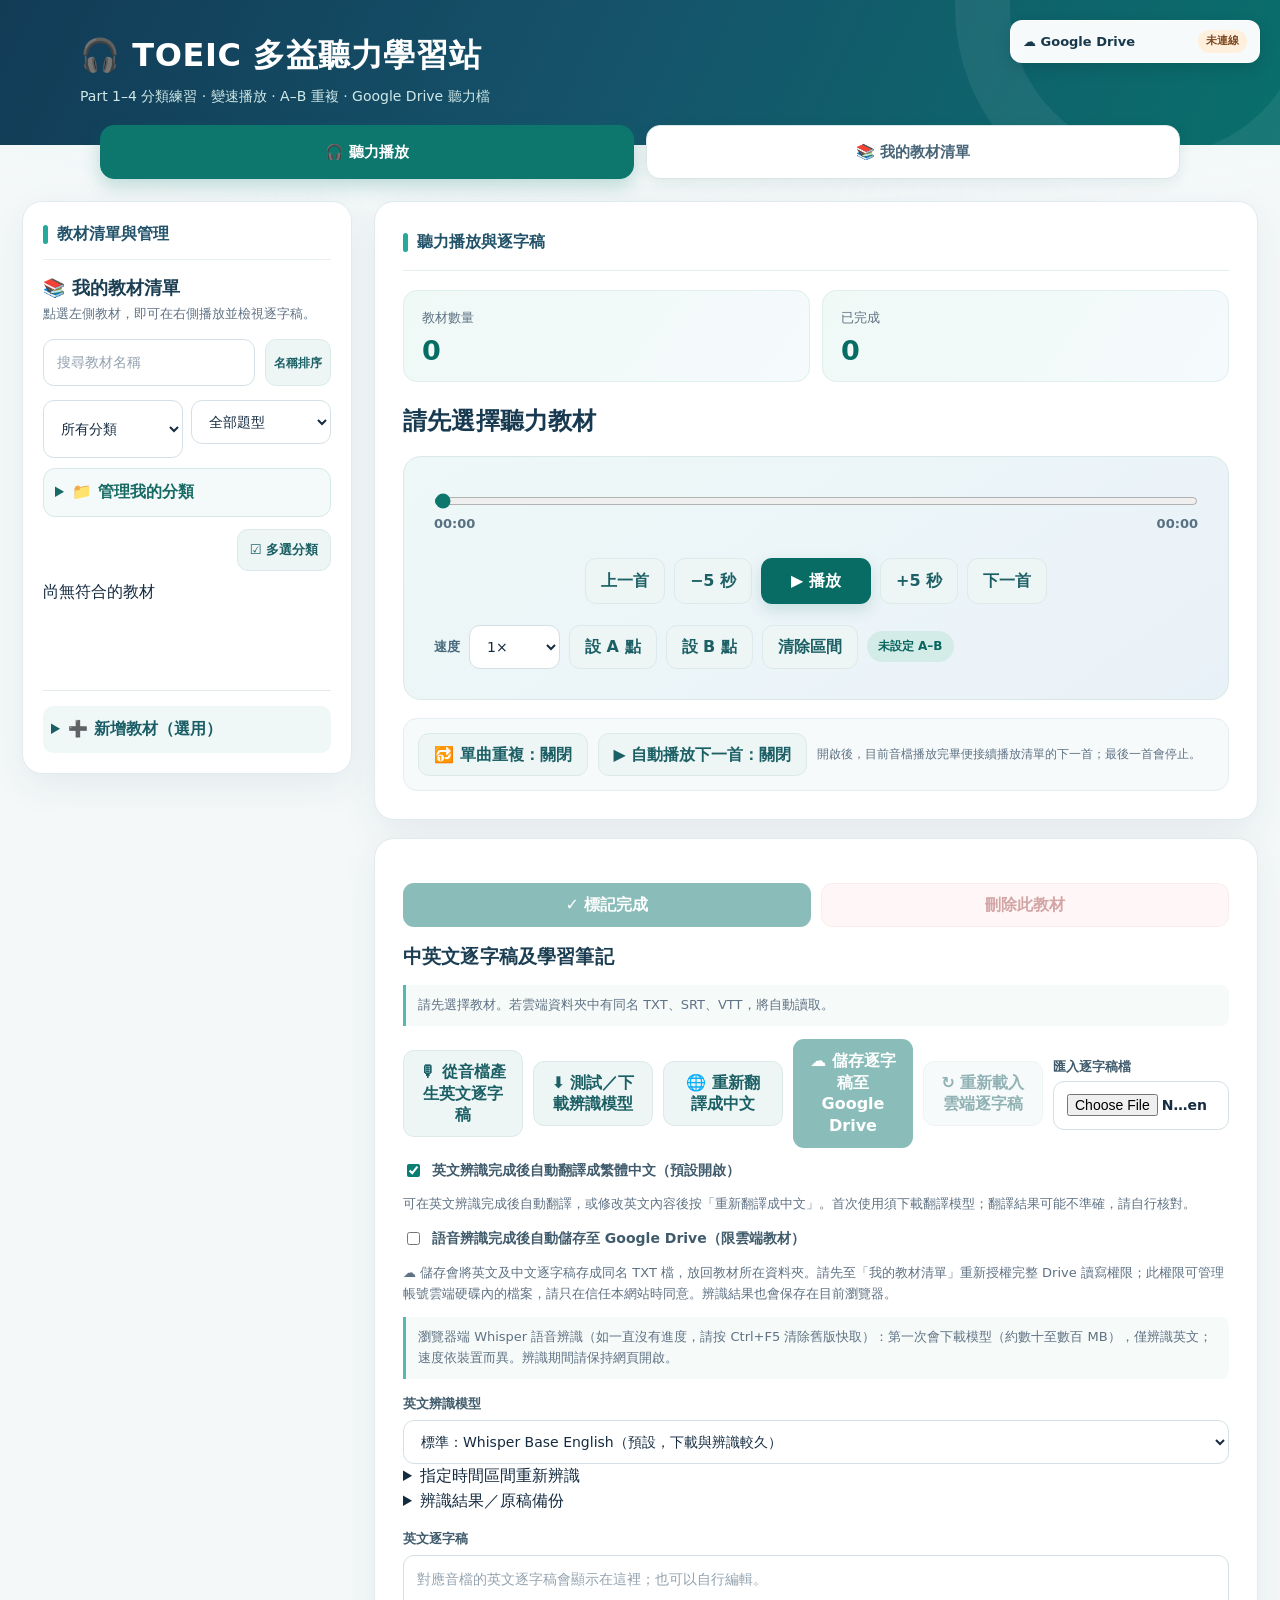
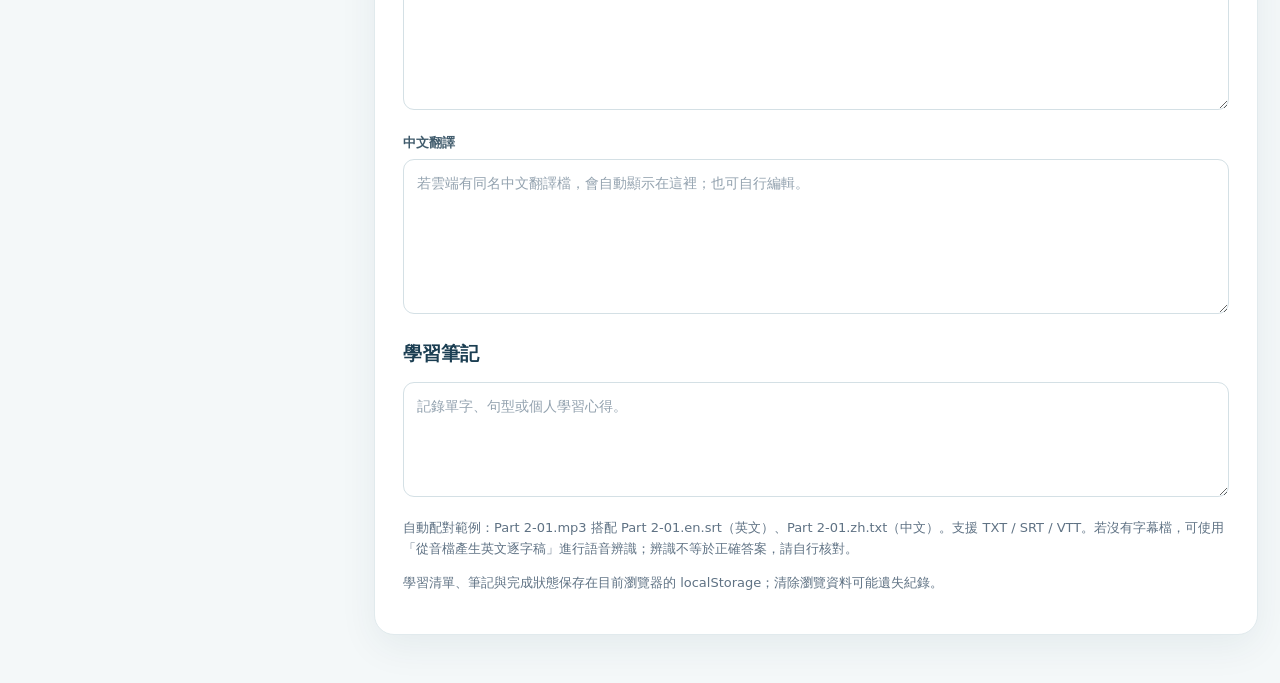
==== commit 20e1d5d2: "Add files via upload" ====
--- a/index.html
+++ b/index.html
@@ -79,7 +79,7 @@
 @media(prefers-reduced-motion:reduce){*,*:before,*:after{transition:none!important;scroll-behavior:auto!important}}
 
 /* Two-column listening workspace: permanently visible sidebar + player/transcript. */
-.view-nav{display:none!important}
+.view-nav{display:flex!important}
 main{max-width:1500px;width:100%;display:grid;grid-template-columns:minmax(285px,330px) minmax(0,1fr);grid-template-rows:auto auto;gap:18px 22px;align-items:start;margin:22px auto 48px;padding:0 22px}
 #materialsSection{grid-column:1;grid-row:1 / span 2;position:sticky;top:14px;max-height:calc(100vh - 28px);overflow-y:auto;overscroll-behavior:contain;scrollbar-width:thin;padding:20px;min-height:360px}
 #playerSection{grid-column:2;grid-row:1}
@@ -143,14 +143,14 @@
 .batch-actions{display:flex;gap:7px;align-items:center;flex-wrap:wrap}.batch-actions select{flex:1;min-width:130px;width:auto;padding:8px;font-size:13px}.batch-actions button{flex:none;font-size:12px;padding:9px 10px}.batch-hint{font-size:12px;color:#57756e;line-height:1.5}
 .track-head .track-check{display:flex;align-items:center;justify-content:center;flex:none;width:25px;height:30px;cursor:pointer}.track.batch-selected{border-color:#3b9889;background:#f0faf7}
 @media(max-width:420px){.batch-actions button{flex:1}}
-</style><link rel="stylesheet" href="guest.css">
+</style>
 </head><body><header><h1>🎧 TOEIC 多益聽力學習站</h1><p>Part 1–4 分類練習 · 變速播放 · A–B 重複 · Google Drive 聽力檔</p><details class="cloud-mini" id="cloudMini"><summary aria-label="Google Drive 登入與同步">☁ Google Drive <span id="cloudState" class="cloud-state">未連線</span></summary><div class="cloud-mini-panel"><div class="cloud-mini-heading">雲端登入與同步</div><div aria-label="Google Drive 雲端連線" class="config">
 <input id="clientId" type="hidden"/><input id="folderId" type="hidden"/>
 <div class="row"><button id="connect">Google 連線／快速續用</button><button class="secondary" id="sync">重新同步</button><button class="secondary smallbtn" id="reauthorize" type="button">重新授權</button></div>
 <div class="row" style="margin-top:8px"><button class="secondary smallbtn" id="disconnect">登出</button><button class="secondary smallbtn" id="clearCloud">清空雲端清單</button></div>
 <div class="status" id="driveInfo" role="status">尚未連接 Google Drive，請先登入。</div>
 <p class="muted">教材清單及筆記會保留在此瀏覽器。已授權過的 Google 帳號會優先嘗試免重複同意；若 Google 要求確認，仍需手動授權。短期授權只保留在目前分頁工作階段，不儲存長期登入憑證。</p>
-</div></div></details></header><nav aria-label="主要功能切換" class="view-nav"><button aria-current="page" class="view-tab active" id="goPlayer" type="button">🎧 聽力播放</button><button class="view-tab" id="goMaterials" type="button">📚 我的教材清單</button><button class="view-tab" id="goGuest" type="button" aria-controls="guestSection">🌏 免登入使用</button></nav><main><section class="panel" id="playerSection"><div class="view-lead"><span>聽力播放與逐字稿</span><button class="secondary" id="chooseMaterial" type="button">📚 選擇教材</button></div><div class="stats"><div><span class="muted">教材數量</span><strong id="count">0</strong></div><div><span class="muted">已完成</span><strong id="done">0</strong></div></div><h2 id="now">請先選擇聽力教材</h2><div class="player" id="localPlayer"><audio id="audio" preload="metadata"></audio><input id="seek" max="1000" min="0" type="range" value="0"/><div class="time"><span id="current">00:00</span><span id="duration">00:00</span></div><div class="actions"><button class="secondary" id="prev">上一首</button><button class="secondary" id="back">−5 秒</button><button id="play">▶ 播放</button><button class="secondary" id="forward">+5 秒</button><button class="secondary" id="next">下一首</button></div><div class="meta"><label style="margin:0">速度</label><select id="speed"><option value="0.75">0.75×</option><option selected="" value="1">1×</option><option value="1.25">1.25×</option><option value="1.5">1.5×</option><option value="2">2×</option></select><button class="secondary" id="markA">設 A 點</button><button class="secondary" id="markB">設 B 點</button><button class="secondary" id="clearAB">清除區間</button><span class="pill" id="ab">未設定 A–B</span></div></div><div class="hidden" id="drivePlayer"><div class="notice">Google Drive 使用官方預覽播放器；如無法播放，請確認共用權限，或改用本機檔案模式。</div><iframe allow="autoplay" class="preview" id="frame" title="Google Drive 聽力預覽"></iframe><p><a id="openDrive" rel="noopener noreferrer" target="_blank">在 Google Drive 開啟檔案</a></p></div><div class="autonextbar"><button aria-pressed="false" class="secondary" id="repeatOne" type="button">🔂 單曲重複：關閉</button><button aria-pressed="false" class="secondary" id="autoNext" type="button">▶ 自動播放下一首：關閉</button><span class="muted" id="autoNextHelp">開啟後，目前音檔播放完畢便接續播放清單的下一首；最後一首會停止。</span></div></section><section class="panel" id="transcriptSection"><div class="row" style="margin:16px 0"><button id="complete">✓ 標記完成</button><button class="danger" id="remove">刪除此教材</button></div><h2>中英文逐字稿及學習筆記</h2><p class="muted" id="transcriptStatus" role="status">請先選擇教材。若雲端資料夾中有同名 TXT、SRT、VTT，將自動讀取。</p><div class="row" style="margin:8px 0"><button class="secondary" id="transcribeAudio" type="button">🎙 從音檔產生英文逐字稿</button><button class="secondary" id="prepareWhisper" type="button">⬇ 測試／下載辨識模型</button><button class="secondary" id="translateEnglish" type="button">🌐 重新翻譯成中文</button><button id="saveTranscriptDrive" type="button">☁ 儲存逐字稿至 Google Drive</button><button class="secondary" id="reloadTranscript">↻ 重新載入雲端逐字稿</button><label style="margin:0;flex:2">匯入逐字稿檔<input accept=".txt,.srt,.vtt,text/plain,text/vtt" id="transcriptFile" style="margin-top:4px" type="file"/></label></div><label class="autoupload-option" style="display:flex;align-items:center;gap:9px;font-size:14px;margin:12px 0"><input id="autoTranslateChinese" type="checkbox" style="width:auto;accent-color:#087e74"> 英文辨識完成後自動翻譯成繁體中文（預設開啟）</label><p class="muted" id="translateStatus" role="status">可在英文辨識完成後自動翻譯，或修改英文內容後按「重新翻譯成中文」。首次使用須下載翻譯模型；翻譯結果可能不準確，請自行核對。</p><label class="autoupload-option" style="display:flex;align-items:center;gap:9px;font-size:14px;margin:12px 0"><input id="autoUploadTranscript" type="checkbox" style="width:auto;accent-color:#087e74"> 語音辨識完成後自動儲存至 Google Drive（限雲端教材）</label><p class="muted">☁ 儲存會將英文及中文逐字稿存成同名 TXT 檔，放回教材所在資料夾。請先至「我的教材清單」重新授權完整 Drive 讀寫權限；此權限可管理帳號雲端硬碟內的檔案，請只在信任本網站時同意。辨識結果也會保存在目前瀏覽器。</p><p class="muted" id="asrStatus" role="status">瀏覽器端 Whisper 語音辨識（如一直沒有進度，請按 Ctrl+F5 清除舊版快取）：第一次會下載模型（約數十至數百 MB），僅辨識英文；速度依裝置而異。辨識期間請保持網頁開啟。</p><label for="englishText">英文逐字稿</label><textarea id="englishText" placeholder="對應音檔的英文逐字稿會顯示在這裡；也可以自行編輯。"></textarea><label for="chineseText">中文翻譯</label><textarea id="chineseText" placeholder="若雲端有同名中文翻譯檔，會自動顯示在這裡；也可自行編輯。"></textarea><h2 style="margin-top:18px">學習筆記</h2><textarea id="notes" placeholder="記錄單字、句型或個人學習心得。"></textarea><p class="muted">自動配對範例：Part 2-01.mp3 搭配 Part 2-01.en.srt（英文）、Part 2-01.zh.txt（中文）。支援 TXT / SRT / VTT。若沒有字幕檔，可使用「從音檔產生英文逐字稿」進行語音辨識；辨識不等於正確答案，請自行核對。</p><p class="muted">學習清單、筆記與完成狀態保存在目前瀏覽器的 localStorage；清除瀏覽資料可能遺失紀錄。</p></section><aside aria-label="教材清單與管理" class="panel" id="materialsSection"><div class="view-lead"><span>教材清單與管理</span><button class="secondary" id="backToPlayer" type="button">← 返回播放畫面</button></div>
+</div></div></details></header><nav aria-label="主要功能切換" class="view-nav"><button aria-current="page" class="view-tab active" id="goPlayer" type="button">🎧 聽力播放</button><button class="view-tab" id="goMaterials" type="button">📚 我的教材清單</button></nav><main><section class="panel" id="playerSection"><div class="view-lead"><span>聽力播放與逐字稿</span><button class="secondary" id="chooseMaterial" type="button">📚 選擇教材</button></div><div class="stats"><div><span class="muted">教材數量</span><strong id="count">0</strong></div><div><span class="muted">已完成</span><strong id="done">0</strong></div></div><h2 id="now">請先選擇聽力教材</h2><div class="player" id="localPlayer"><audio id="audio" preload="metadata"></audio><input id="seek" max="1000" min="0" type="range" value="0"/><div class="time"><span id="current">00:00</span><span id="duration">00:00</span></div><div class="actions"><button class="secondary" id="prev">上一首</button><button class="secondary" id="back">−5 秒</button><button id="play">▶ 播放</button><button class="secondary" id="forward">+5 秒</button><button class="secondary" id="next">下一首</button></div><div class="meta"><label style="margin:0">速度</label><select id="speed"><option value="0.75">0.75×</option><option selected="" value="1">1×</option><option value="1.25">1.25×</option><option value="1.5">1.5×</option><option value="2">2×</option></select><button class="secondary" id="markA">設 A 點</button><button class="secondary" id="markB">設 B 點</button><button class="secondary" id="clearAB">清除區間</button><span class="pill" id="ab">未設定 A–B</span></div></div><div class="hidden" id="drivePlayer"><div class="notice">Google Drive 使用官方預覽播放器；如無法播放，請確認共用權限，或改用本機檔案模式。</div><iframe allow="autoplay" class="preview" id="frame" title="Google Drive 聽力預覽"></iframe><p><a id="openDrive" rel="noopener noreferrer" target="_blank">在 Google Drive 開啟檔案</a></p></div><div class="autonextbar"><button aria-pressed="false" class="secondary" id="repeatOne" type="button">🔂 單曲重複：關閉</button><button aria-pressed="false" class="secondary" id="autoNext" type="button">▶ 自動播放下一首：關閉</button><span class="muted" id="autoNextHelp">開啟後，目前音檔播放完畢便接續播放清單的下一首；最後一首會停止。</span></div></section><section class="panel" id="transcriptSection"><div class="row" style="margin:16px 0"><button id="complete">✓ 標記完成</button><button class="danger" id="remove">刪除此教材</button></div><h2>中英文逐字稿及學習筆記</h2><p class="muted" id="transcriptStatus" role="status">請先選擇教材。若雲端資料夾中有同名 TXT、SRT、VTT，將自動讀取。</p><div class="row" style="margin:8px 0"><button class="secondary" id="transcribeAudio" type="button">🎙 從音檔產生英文逐字稿</button><button class="secondary" id="prepareWhisper" type="button">⬇ 測試／下載辨識模型</button><button class="secondary" id="translateEnglish" type="button">🌐 重新翻譯成中文</button><button id="saveTranscriptDrive" type="button">☁ 儲存逐字稿至 Google Drive</button><button class="secondary" id="reloadTranscript">↻ 重新載入雲端逐字稿</button><label style="margin:0;flex:2">匯入逐字稿檔<input accept=".txt,.srt,.vtt,text/plain,text/vtt" id="transcriptFile" style="margin-top:4px" type="file"/></label></div><label class="autoupload-option" style="display:flex;align-items:center;gap:9px;font-size:14px;margin:12px 0"><input id="autoTranslateChinese" type="checkbox" style="width:auto;accent-color:#087e74"> 英文辨識完成後自動翻譯成繁體中文（預設開啟）</label><p class="muted" id="translateStatus" role="status">可在英文辨識完成後自動翻譯，或修改英文內容後按「重新翻譯成中文」。首次使用須下載翻譯模型；翻譯結果可能不準確，請自行核對。</p><label class="autoupload-option" style="display:flex;align-items:center;gap:9px;font-size:14px;margin:12px 0"><input id="autoUploadTranscript" type="checkbox" style="width:auto;accent-color:#087e74"> 語音辨識完成後自動儲存至 Google Drive（限雲端教材）</label><p class="muted">☁ 儲存會將英文及中文逐字稿存成同名 TXT 檔，放回教材所在資料夾。請先至「我的教材清單」重新授權完整 Drive 讀寫權限；此權限可管理帳號雲端硬碟內的檔案，請只在信任本網站時同意。辨識結果也會保存在目前瀏覽器。</p><p class="muted" id="asrStatus" role="status">瀏覽器端 Whisper 語音辨識（如一直沒有進度，請按 Ctrl+F5 清除舊版快取）：第一次會下載模型（約數十至數百 MB），僅辨識英文；速度依裝置而異。辨識期間請保持網頁開啟。</p><label for="englishText">英文逐字稿</label><textarea id="englishText" placeholder="對應音檔的英文逐字稿會顯示在這裡；也可以自行編輯。"></textarea><label for="chineseText">中文翻譯</label><textarea id="chineseText" placeholder="若雲端有同名中文翻譯檔，會自動顯示在這裡；也可自行編輯。"></textarea><h2 style="margin-top:18px">學習筆記</h2><textarea id="notes" placeholder="記錄單字、句型或個人學習心得。"></textarea><p class="muted">自動配對範例：Part 2-01.mp3 搭配 Part 2-01.en.srt（英文）、Part 2-01.zh.txt（中文）。支援 TXT / SRT / VTT。若沒有字幕檔，可使用「從音檔產生英文逐字稿」進行語音辨識；辨識不等於正確答案，請自行核對。</p><p class="muted">學習清單、筆記與完成狀態保存在目前瀏覽器的 localStorage；清除瀏覽資料可能遺失紀錄。</p></section><aside aria-label="教材清單與管理" class="panel" id="materialsSection"><div class="view-lead"><span>教材清單與管理</span><button class="secondary" id="backToPlayer" type="button">← 返回播放畫面</button></div>
 <div class="sidebar-list-head"><h2>📚 我的教材清單</h2><p class="muted">點選左側教材，即可在右側播放並檢視逐字稿。</p></div>
 <div class="toolbar"><input aria-label="搜尋教材" id="search" placeholder="搜尋教材名稱"/><button class="secondary smallbtn" id="sortName" title="依名稱排序">名稱排序</button></div>
 <div class="material-filters"><select id="categoryFilter" aria-label="自訂分類篩選"><option value="all">所有分類</option><option value="uncategorized">未分類</option></select><select id="filter" aria-label="題型篩選"><option value="all">全部題型</option><option value="Part 1">Part 1</option><option value="Part 2">Part 2</option><option value="Part 3">Part 3</option><option value="Part 4">Part 4</option></select></div>
@@ -168,8 +168,5 @@
 <script src="app.js"></script>
 <script src="speech.js"></script>
 <script src="navigation.js"></script>
-<script src="guest-catalog.js"></script>
-<script src="guest-texts.js"></script>
-<script src="guest.js"></script>
 </body>
 </html>
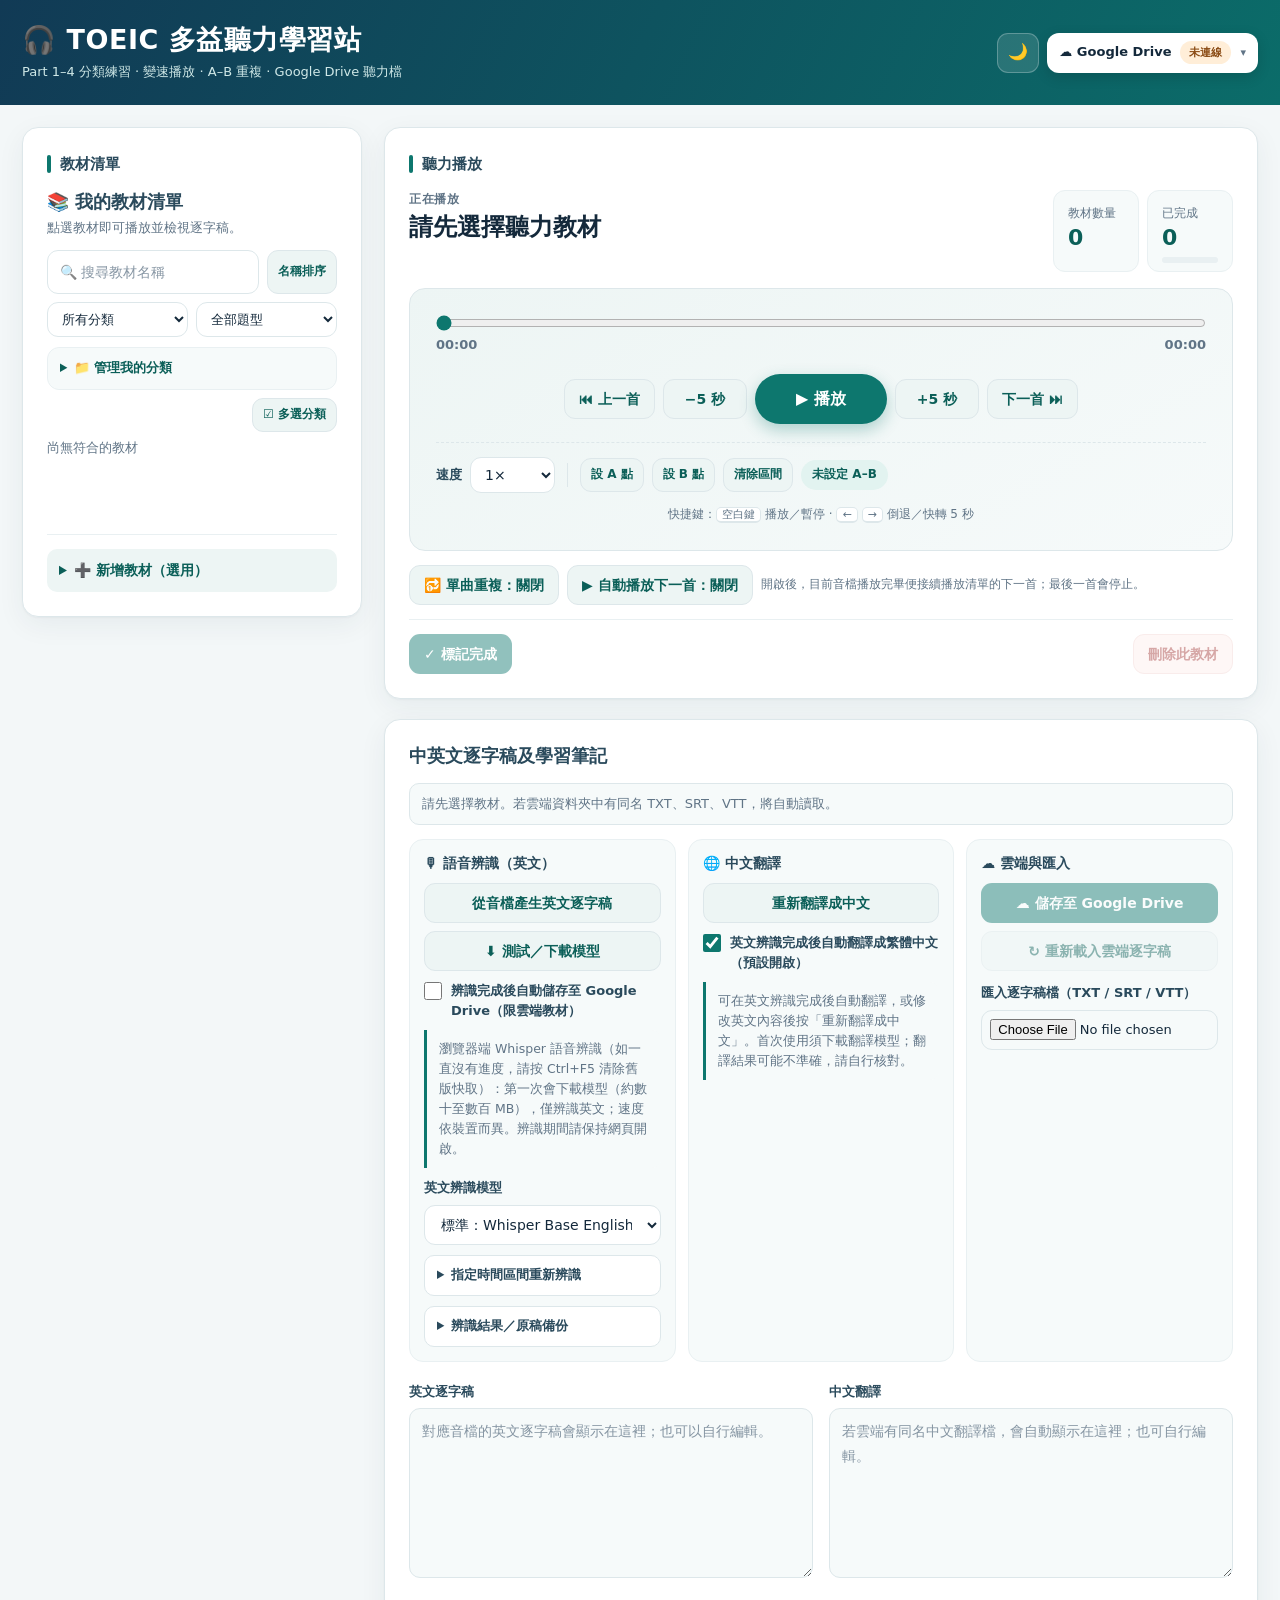
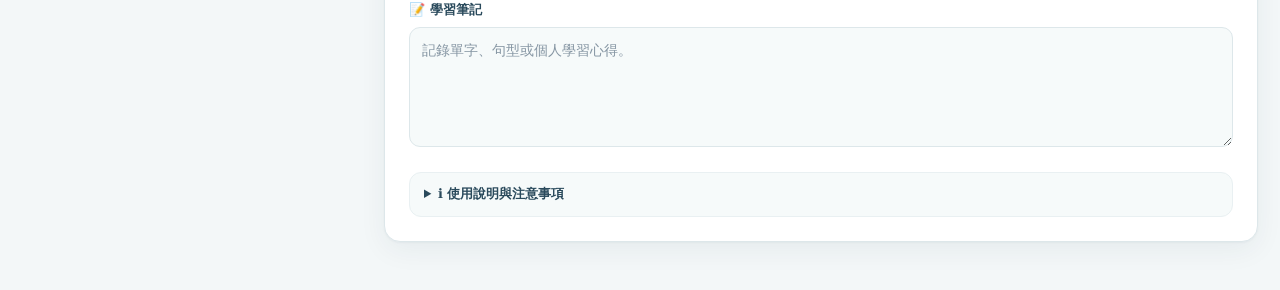
==== commit 9b717ef2: "Add files via upload" ====
--- a/index.html
+++ b/index.html
@@ -1,170 +1,467 @@
 <!DOCTYPE html>
-<html lang="zh-Hant"><head><meta charset="utf-8"/><meta content="width=device-width,initial-scale=1" name="viewport"/><title>TOEIC 聽力學習站</title><style>:root{font-family:system-ui,'Microsoft JhengHei',sans-serif;color:#17243b;background:#f3f6fb}*{box-sizing:border-box}body{margin:0}header{background:#152c54;color:white;padding:24px max(20px,calc((100% - 1050px)/2))}h1{margin:0;font-size:26px}header p{margin:7px 0 0;color:#c9d8ef}main{max-width:1050px;margin:24px auto;padding:0 16px;display:grid;grid-template-columns:minmax(0,1fr);gap:18px}.panel{background:white;border:1px solid #e2e8f2;border-radius:15px;padding:20px;box-shadow:0 5px 18px #19365a0a}h2{font-size:18px;margin:0 0 15px}label{font-size:13px;font-weight:650;display:block;margin:13px 0 6px}input,select,textarea{width:100%;padding:11px;border:1px solid #ccd5e3;border-radius:9px;font:inherit}textarea{min-height:145px;resize:vertical}button{background:#235cba;color:white;border:0;border-radius:9px;padding:10px 14px;cursor:pointer;font:inherit}button.secondary{background:#eaf0fa;color:#24416e}button.danger{background:#fbe8e8;color:#a12828}button:disabled{opacity:.5}button:hover{filter:brightness(.95)}.row{display:flex;gap:8px;align-items:center;flex-wrap:wrap}.row>*{flex:1}.muted{color:#66758c;font-size:13px;line-height:1.6}.track{padding:12px;border:1px solid #e0e7f2;border-radius:10px;margin:8px 0;cursor:pointer}.track.active{border-color:#3573d4;background:#edf4ff}.track small{color:#64748b}.track .name{font-weight:650;word-break:break-word}.player{background:#edf4ff;border-radius:13px;padding:18px;margin-bottom:16px}.time{display:flex;justify-content:space-between;font-variant-numeric:tabular-nums;color:#546780;font-size:12px}input[type=range]{padding:0;accent-color:#235cba}.actions{display:flex;gap:8px;justify-content:center;flex-wrap:wrap;margin:12px 0}.actions button{flex:none}.meta{display:flex;gap:8px;align-items:center;flex-wrap:wrap}.meta select{width:auto}.pill{display:inline-block;background:#dce9fc;border-radius:99px;padding:4px 10px;font-size:12px}.preview{width:100%;height:130px;border:0;border-radius:10px;background:white}.notice{background:#fff8e7;padding:12px;border-radius:9px;font-size:13px;color:#76531d;line-height:1.6}.stats{display:flex;gap:12px;margin-bottom:16px}.stats div{flex:1;background:#f4f7fc;padding:12px;border-radius:10px}.stats strong{display:block;font-size:21px}.hidden{display:none!important}@media(max-width:750px){main{grid-template-columns:1fr}header{padding:22px}.row{align-items:stretch}} .config{background:#f7faff;border:1px solid #dbe6f7;border-radius:12px;padding:14px;margin-bottom:15px}.config summary{font-weight:700;cursor:pointer}.tag{display:inline-block;background:#e7eefb;border-radius:20px;padding:3px 8px;font-size:12px;color:#345989}.status{font-size:13px;margin:10px 0;line-height:1.6}.ok{color:#167048}.err{color:#ad3030}.toolbar{display:flex;gap:8px;margin:10px 0}.toolbar input{flex:1;min-width:0}.toolbar select{width:130px}.subtitle{font-size:12px;color:#64748b}.track{position:relative}.track .name{padding-right:0}.config button{margin-top:10px} .spin{opacity:.7;pointer-events:none} #driveInfo{white-space:pre-wrap} .smallbtn{font-size:12px;padding:8px} #playerSection{scroll-margin-top:16px} .track:focus-visible{outline:3px solid #3573d4} .autonextbar{display:flex;align-items:center;flex-wrap:wrap;gap:12px;margin-top:12px} .autonextbar button[aria-pressed="true"]{background:#17694b;color:white} .autonextbar .muted{flex:1;min-width:200px} 
-/* Separate single-page views, preserving playback state and Google OAuth session. */
-.view-nav{max-width:1050px;margin:20px auto 0;padding:0 16px;display:flex;gap:10px;flex-wrap:wrap}
-.view-nav .view-tab{background:#e5edfb;color:#264773;border:1px solid #bed1ef;font-weight:700;flex:1;min-width:170px}
-.view-nav .view-tab.active{background:#235cba;color:#fff;border-color:#235cba}
-.view-nav .view-tab:focus-visible{outline:3px solid #e0ae37;outline-offset:2px}
-.view-lead{display:flex;align-items:center;justify-content:space-between;gap:12px;margin-bottom:16px;font-weight:700;color:#25466f}
-.view-lead button{flex:none}
-#materialsSection{min-width:0}
-@media(max-width:550px){.view-lead{flex-wrap:wrap}.view-lead button{width:100%}}
-
-/* TOEIC visual refresh · presentation-only overrides. Existing IDs and JavaScript remain intact. */
-:root{color-scheme:light;--ink:#152b40;--muted:#5f7284;--brand:#0d776e;--brand-deep:#07594f;--blue:#1c496e;--line:#dae5e9;--soft:#eef7f5;--shadow:0 12px 38px rgba(20,53,72,.065);font-family:Inter,"Noto Sans TC","Microsoft JhengHei",system-ui,sans-serif;color:var(--ink);background:#f4f8f9}
-body{background:radial-gradient(ellipse 85% 250px at 50% 0%,#e5f3f0 0%,transparent 95%),#f4f8f9;min-height:100vh;line-height:1.55}
-header{background:linear-gradient(115deg,#123b56 0%,#15546b 49%,#096f6b 100%);padding:34px max(22px,calc((100% - 1120px)/2)) 36px;position:relative;overflow:hidden}
-header:after{content:"";position:absolute;width:295px;height:295px;right:-80px;top:-195px;border:55px solid rgba(255,255,255,.065);border-radius:50%;pointer-events:none}
-header h1{font-size:clamp(24px,3vw,32px);font-weight:800;letter-spacing:.018em;line-height:1.35;position:relative;z-index:1}
-header p{color:#d0e9e8;font-size:14px;margin-top:8px;position:relative;z-index:1;line-height:1.7}
-.view-nav{max-width:1120px;margin:-20px auto 0;padding:0 20px;position:relative;z-index:2;gap:12px}
-.view-nav .view-tab{min-height:54px;background:#fff;border:1px solid #d8e7e6;color:#496679;border-radius:14px;box-shadow:0 4px 14px rgba(14,58,73,.08);transition:background .18s,transform .18s,border-color .18s;min-width:150px;font-size:15px}
-.view-nav .view-tab.active{background:var(--brand);border-color:var(--brand);color:white;box-shadow:0 7px 18px rgba(13,119,110,.23)}
-.view-nav .view-tab:hover{transform:translateY(-2px)}
-main{max-width:1120px;margin:22px auto 48px;padding:0 20px;gap:20px}
-.panel{border:1px solid #e1eaed;border-radius:20px;background:#fff;padding:clamp(17px,2.7vw,28px);box-shadow:var(--shadow);min-width:0}
-h2{font-size:19px;line-height:1.4;color:#1b3e52;font-weight:800;margin:0 0 16px;letter-spacing:.008em}
-.view-lead{margin-bottom:19px;border-bottom:1px solid #e8eff1;padding-bottom:15px;color:#225269;font-size:16px}
-.view-lead span{display:flex;align-items:center;gap:9px}
-.view-lead span:before{content:"";height:19px;width:5px;border-radius:4px;background:#24a99b;display:inline-block}
-button{background:var(--brand);border:1px solid transparent;color:white;border-radius:11px;padding:10px 15px;min-height:42px;font-weight:700;line-height:1.35;transition:background .16s,transform .16s,box-shadow .16s;box-shadow:none}
-button:hover:not(:disabled){filter:none;background:var(--brand-deep);transform:translateY(-1px);box-shadow:0 4px 10px rgba(7,89,79,.14)}
-button.secondary{background:#edf5f5;color:#1c6065;border-color:#dceaea}
-button.secondary:hover:not(:disabled){background:#dcefed;color:#084c4e}
-button.danger{background:#fff0ef;color:#a44442;border-color:#f5dbd7}
-button.danger:hover:not(:disabled){background:#fce4e0;color:#972e2e}
-button:disabled{cursor:not-allowed;opacity:.48;box-shadow:none}
-button:focus-visible,input:focus-visible,textarea:focus-visible,select:focus-visible,.track:focus-visible{outline:3px solid #6ac6bc;outline-offset:2px}
-input,select,textarea{border:1px solid #d4e0e5;border-radius:11px;background:#fff;color:var(--ink);padding:12px 13px;min-width:0;transition:border-color .15s,box-shadow .15s;font-size:14px}
-input:focus,select:focus,textarea:focus{border-color:#35a699;box-shadow:0 0 0 3px #54c2b420;outline:0}
-input::placeholder,textarea::placeholder{color:#93a2af}
-input[type=range]{accent-color:var(--brand);box-shadow:none}
-label{color:#405b6c;font-size:13px;font-weight:750;margin-top:15px}
-.muted{color:var(--muted);font-size:13px}
-.stats{gap:12px;margin-bottom:23px}
-.stats div{padding:14px 18px;background:linear-gradient(125deg,#eff9f6,#f5fafc);border:1px solid #dfefeb;border-radius:14px}
-.stats strong{font-size:27px;font-weight:850;color:#076c64;line-height:1.2;margin-top:5px}
-#now{font-size:clamp(19px,2.3vw,24px);margin-bottom:17px;color:#183a51;overflow-wrap:anywhere}
-.player{padding:clamp(17px,3.2vw,30px);background:linear-gradient(145deg,#eef8f7,#e9f1f8);border:1px solid #d8e9e7;border-radius:18px;margin-bottom:18px}
-#seek{display:block;width:100%;height:8px;margin:10px 0 9px;cursor:pointer}
-.time{font-size:13px;color:#587284;font-weight:600}
-.actions{margin:24px 0 21px;gap:9px}
-.actions button{min-height:46px;padding:11px 15px}
-#play{background:#086c64;min-width:110px;box-shadow:0 6px 15px #086c6426;font-size:16px}
-.meta{gap:9px}.meta label{color:#48697d;font-size:13px}.meta select{min-height:40px}
-.pill,.tag{background:#d4ece8;color:#0a655f;border-radius:99px;padding:6px 11px;font-weight:700}
-.autonextbar{background:#f7fafb;border:1px solid #e4edef;padding:14px;border-radius:14px;gap:10px}
-.autonextbar button[aria-pressed="true"]{background:#0d776e;color:#fff;border-color:#0d776e}
-.autonextbar .muted{font-size:12px}
-.notice{border:1px solid #f3e3bd;background:#fffaf0;color:#815f27;border-radius:12px}
-.config{background:linear-gradient(155deg,#f0f9f7,#f6fafc);border:1px solid #dbece8;border-radius:16px;padding:18px}
-.status{background:#fff;border:1px solid #e2ebeb;border-radius:10px;padding:12px 13px;color:#4d6975;overflow-wrap:anywhere}
-.status.ok{border-color:#c5e8d9;background:#f0fbf5;color:#146647}
-.status.err{border-color:#f2d1d1;background:#fff4f3;color:#a63535}
-.toolbar{gap:10px;margin:14px 0}.toolbar input{flex:1}
-#filter{margin:0 0 14px}
-.track{margin:10px 0;padding:15px 16px;border:1px solid #dee9ec;background:#fff;border-radius:13px;transition:transform .16s,border-color .16s,box-shadow .16s,background .16s}
-.track:hover{transform:translateY(-2px);border-color:#86c7be;box-shadow:0 7px 15px rgba(12,79,79,.075)}
-.track.active{border-color:#19a394;background:#f0faf7;box-shadow:inset 4px 0 #17a998}
-.track .name{font-size:15px;color:#1e4659;font-weight:750}
-.track small{color:#6a8190}
-#list:empty:before{content:"教材清單目前沒有項目，請先同步 Google Drive 或加入音檔。";display:block;text-align:center;padding:30px 14px;color:#758b95;background:#f7fafb;border:1px dashed #dce7eb;border-radius:14px}
-textarea{line-height:1.7;min-height:155px}
-#notes{min-height:115px}
-#transcriptSection .row{gap:10px}
-#transcriptStatus,#asrStatus{padding:10px 12px;border-left:3px solid #54b9b0;border-radius:0 8px 8px 0;background:#f6faf9}
-#drivePlayer{margin:16px 0}#drivePlayer a{color:#0a766e;text-underline-offset:3px}
-@media(max-width:750px){header{padding:28px 19px 44px}.view-nav{padding:0 14px;margin-top:-21px;gap:8px}.view-nav .view-tab{min-width:0;flex:1;padding:10px 8px;font-size:13px;min-height:50px}main{padding:0 13px;margin-top:17px;gap:14px}.panel{border-radius:16px;padding:18px}.player{padding:16px}.actions{gap:8px}.actions button{flex:1 1 calc(33.33% - 8px);padding:10px 7px;font-size:13px}.actions #play{order:-1;flex:1 1 100%;font-size:16px}.meta{align-items:stretch}.meta select{max-width:140px}.autonextbar button{flex:1 1 180px}.stats strong{font-size:24px}.view-lead{flex-wrap:wrap}.view-lead button{width:auto}.row{gap:9px}}
-@media(max-width:450px){header h1{font-size:24px}header p{font-size:12px}.view-nav .view-tab{font-size:12px}.view-lead button{width:100%}.toolbar{flex-wrap:wrap}.toolbar input{flex:1 1 100%}.toolbar button{flex:1}#transcriptSection .row>button{flex:1 1 100%}.meta label{flex:0 0 auto}.meta button{flex:1 1 90px}.config .row button{flex:1 1 115px}.stats{gap:8px}.stats div{padding:12px}.panel{padding:15px}}
-@media(prefers-reduced-motion:reduce){*,*:before,*:after{transition:none!important;scroll-behavior:auto!important}}
-
-/* Two-column listening workspace: permanently visible sidebar + player/transcript. */
-.view-nav{display:flex!important}
-main{max-width:1500px;width:100%;display:grid;grid-template-columns:minmax(285px,330px) minmax(0,1fr);grid-template-rows:auto auto;gap:18px 22px;align-items:start;margin:22px auto 48px;padding:0 22px}
-#materialsSection{grid-column:1;grid-row:1 / span 2;position:sticky;top:14px;max-height:calc(100vh - 28px);overflow-y:auto;overscroll-behavior:contain;scrollbar-width:thin;padding:20px;min-height:360px}
+<html lang="zh-Hant">
+<head>
+<meta charset="utf-8"/>
+<meta name="viewport" content="width=device-width,initial-scale=1"/>
+<meta name="description" content="TOEIC 多益聽力練習：Part 1–4 分類、變速播放、A–B 重複、Google Drive 教材與中英文逐字稿。"/>
+<meta name="theme-color" content="#0d776e"/>
+<link rel="icon" href="data:image/svg+xml,%3Csvg xmlns='http://www.w3.org/2000/svg' viewBox='0 0 100 100'%3E%3Ctext y='.9em' font-size='90'%3E🎧%3C/text%3E%3C/svg%3E"/>
+<title>TOEIC 聽力學習站</title>
+<script>try{const t=localStorage.getItem('toeicTheme');if(t==='dark'||t==='light')document.documentElement.dataset.theme=t}catch{}</script>
+<style>
+/* ===== Design tokens ===== */
+:root{
+ color-scheme:light;
+ --bg:#f3f7f8;--surface:#fff;--surface-2:#f6fafa;--surface-3:#edf5f4;
+ --ink:#14293b;--ink-2:#2a4a5c;--muted:#607486;--line:#dde7ea;--line-2:#e9f0f2;
+ --brand:#0d776e;--brand-deep:#085d55;--brand-soft:#e2f3f0;--brand-ink:#0b5f58;
+ --danger:#a63d3b;--danger-soft:#fdeeed;--danger-line:#f3d6d3;
+ --warn-soft:#fff8ea;--warn-ink:#7d5b20;--warn-line:#f1e1bb;
+ --ok-soft:#effaf4;--ok-ink:#146647;--ok-line:#c6e8d7;
+ --head-a:#113a55;--head-b:#0b6c69;
+ --shadow:0 1px 2px rgba(16,48,64,.04),0 8px 28px rgba(16,48,64,.06);
+ --radius:16px;--radius-sm:11px;
+ font-family:"Noto Sans TC","Microsoft JhengHei","PingFang TC",system-ui,sans-serif;
+ color:var(--ink);background:var(--bg);
+}
+@media (prefers-color-scheme:dark){:root:not([data-theme="light"]){
+ color-scheme:dark;
+ --bg:#0e171d;--surface:#15212a;--surface-2:#1a2832;--surface-3:#1d2f37;
+ --ink:#e4eef2;--ink-2:#c3d5dd;--muted:#93a8b4;--line:#283a45;--line-2:#22333d;
+ --brand:#1f9c90;--brand-deep:#27b1a3;--brand-soft:#173a39;--brand-ink:#7fd8cc;
+ --danger:#f19a97;--danger-soft:#3a2023;--danger-line:#5a2d30;
+ --warn-soft:#352c19;--warn-ink:#efcf8e;--warn-line:#56461f;
+ --ok-soft:#173226;--ok-ink:#8de0b6;--ok-line:#24563f;
+ --head-a:#0d2b3f;--head-b:#0a4b4a;
+ --shadow:0 1px 2px rgba(0,0,0,.25),0 8px 28px rgba(0,0,0,.25);
+}}
+:root[data-theme="dark"]{
+ color-scheme:dark;
+ --bg:#0e171d;--surface:#15212a;--surface-2:#1a2832;--surface-3:#1d2f37;
+ --ink:#e4eef2;--ink-2:#c3d5dd;--muted:#93a8b4;--line:#283a45;--line-2:#22333d;
+ --brand:#1f9c90;--brand-deep:#27b1a3;--brand-soft:#173a39;--brand-ink:#7fd8cc;
+ --danger:#f19a97;--danger-soft:#3a2023;--danger-line:#5a2d30;
+ --warn-soft:#352c19;--warn-ink:#efcf8e;--warn-line:#56461f;
+ --ok-soft:#173226;--ok-ink:#8de0b6;--ok-line:#24563f;
+ --head-a:#0d2b3f;--head-b:#0a4b4a;
+ --shadow:0 1px 2px rgba(0,0,0,.25),0 8px 28px rgba(0,0,0,.25);
+}
+
+/* ===== Base ===== */
+*,*:before,*:after{box-sizing:border-box}
+html{scroll-behavior:smooth}
+body{margin:0;min-height:100vh;background:var(--bg);color:var(--ink);line-height:1.6;-webkit-font-smoothing:antialiased}
+h1,h2,h3{margin:0;line-height:1.35}
+h2{font-size:18px;font-weight:800;color:var(--ink-2);margin-bottom:14px}
+h3{font-size:14px;font-weight:800;color:var(--ink-2);margin-bottom:10px;display:flex;align-items:center;gap:7px}
+p{margin:0}
+a{color:var(--brand-ink);text-underline-offset:3px}
+.hidden{display:none!important}
+.muted{color:var(--muted);font-size:13px;line-height:1.65}
+.sr-only{position:absolute;width:1px;height:1px;overflow:hidden;clip:rect(0 0 0 0);white-space:nowrap}
+kbd{font:inherit;font-size:11px;background:var(--surface);border:1px solid var(--line);border-bottom-width:2px;border-radius:5px;padding:0 5px}
+
+/* ===== Form controls ===== */
+label{display:block;font-size:13px;font-weight:700;color:var(--ink-2);margin:14px 0 6px}
+input,select,textarea{width:100%;font:inherit;font-size:14px;color:var(--ink);background:var(--surface);border:1px solid var(--line);border-radius:var(--radius-sm);padding:10px 12px;min-width:0;transition:border-color .15s,box-shadow .15s}
+input:focus,select:focus,textarea:focus{outline:0;border-color:var(--brand);box-shadow:0 0 0 3px color-mix(in srgb,var(--brand) 20%,transparent)}
+input::placeholder,textarea::placeholder{color:var(--muted);opacity:.75}
+input:disabled,textarea:disabled{background:var(--surface-2);cursor:not-allowed}
+textarea{resize:vertical;line-height:1.75;min-height:170px}
+input[type=file]{padding:8px;font-size:13px;background:var(--surface-2)}
+input[type=range]{padding:0;border:0;background:none;accent-color:var(--brand);box-shadow:none}
+input[type=checkbox]{width:18px;height:18px;padding:0;margin:0;flex:none;accent-color:var(--brand);cursor:pointer}
+.check{display:flex;align-items:flex-start;gap:9px;font-size:13px;font-weight:600;margin:10px 0 0;cursor:pointer;line-height:1.5}
+.check input{margin-top:1px}
+
+button{font:inherit;font-size:14px;font-weight:700;line-height:1.3;min-height:40px;padding:9px 14px;border-radius:var(--radius-sm);border:1px solid transparent;background:var(--brand);color:#fff;cursor:pointer;transition:background .15s,transform .15s,box-shadow .15s,color .15s}
+button:hover:not(:disabled){background:var(--brand-deep);transform:translateY(-1px)}
+button:active:not(:disabled){transform:none}
+button.secondary{background:var(--surface-3);color:var(--brand-ink);border-color:var(--line)}
+button.secondary:hover:not(:disabled){background:var(--brand-soft)}
+button.danger{background:var(--danger-soft);color:var(--danger);border-color:var(--danger-line)}
+button.danger:hover:not(:disabled){background:var(--danger-soft);filter:brightness(.97)}
+button:disabled{opacity:.45;cursor:not-allowed}
+.smallbtn{font-size:12px;min-height:34px;padding:6px 10px}
+:focus-visible{outline:3px solid color-mix(in srgb,var(--brand) 55%,transparent);outline-offset:2px}
+.row{display:flex;gap:8px;flex-wrap:wrap;align-items:center}
+.row>*{flex:1 1 auto}
+
+/* ===== Header ===== */
+header{background:linear-gradient(115deg,var(--head-a),var(--head-b));color:#fff;position:relative;z-index:20}
+.header-inner{max-width:1500px;margin:0 auto;padding:22px 22px;display:flex;align-items:center;gap:18px;justify-content:space-between}
+.brand h1{font-size:clamp(20px,2.4vw,27px);font-weight:800;letter-spacing:.02em}
+.brand p{color:#cfe8e7;font-size:13px;margin-top:4px}
+.header-tools{display:flex;align-items:center;gap:8px;flex:none}
+#themeToggle{background:rgba(255,255,255,.12);border:1px solid rgba(255,255,255,.25);color:#fff;min-height:40px;width:42px;padding:0;font-size:16px}
+#themeToggle:hover{background:rgba(255,255,255,.22)}
+
+/* Cloud dropdown */
+.cloud-mini{position:relative;font-size:13px;color:var(--ink)}
+.cloud-mini>summary{display:flex;align-items:center;gap:9px;list-style:none;cursor:pointer;background:var(--surface);border-radius:12px;padding:8px 12px;font-weight:700;min-height:40px;box-shadow:0 4px 14px rgba(0,0,0,.14);white-space:nowrap}
+.cloud-mini>summary::-webkit-details-marker{display:none}
+.cloud-mini>summary:after{content:"▾";color:var(--muted);font-size:11px}
+.cloud-mini[open]>summary:after{content:"▴"}
+.cloud-state{font-size:11px;font-weight:800;color:#8a4b14;background:#ffeed8;border-radius:99px;padding:3px 9px}
+.cloud-state.connected{color:#0b6447;background:#dbf6e9}
+.cloud-mini-panel{position:absolute;right:0;top:calc(100% + 8px);width:min(330px,calc(100vw - 32px));background:var(--surface);border:1px solid var(--line);border-radius:14px;box-shadow:0 20px 50px rgba(10,35,50,.25);padding:14px;max-height:min(75vh,540px);overflow-y:auto}
+.cloud-mini-heading{font-weight:800;font-size:14px;margin-bottom:10px}
+.cloud-mini .row{display:grid;grid-template-columns:1fr 1fr;gap:7px;margin-bottom:7px}
+.cloud-mini .row button{font-size:12px;padding:8px 6px;min-height:36px}
+.cloud-mini #connect{grid-column:1/-1}
+.cloud-mini .muted{font-size:11.5px;margin-top:10px}
+
+/* ===== Status boxes ===== */
+.status{font-size:13px;line-height:1.6;background:var(--surface-2);border:1px solid var(--line);border-radius:10px;padding:10px 12px;color:var(--muted);overflow-wrap:anywhere;white-space:pre-wrap}
+.status.ok{background:var(--ok-soft);border-color:var(--ok-line);color:var(--ok-ink)}
+.status.err{background:var(--danger-soft);border-color:var(--danger-line);color:var(--danger)}
+.notice{background:var(--warn-soft);border:1px solid var(--warn-line);color:var(--warn-ink);padding:11px 13px;border-radius:11px;font-size:13px;line-height:1.6}
+.note-line{font-size:12.5px;line-height:1.6;color:var(--muted);padding:9px 12px;border-left:3px solid var(--brand);background:var(--surface-2);border-radius:0 9px 9px 0;margin-top:10px;overflow-wrap:anywhere}
+
+/* ===== Mobile view switcher ===== */
+.view-nav{display:none}
+
+/* ===== Layout ===== */
+main{max-width:1500px;margin:22px auto 48px;padding:0 22px;display:grid;grid-template-columns:minmax(290px,340px) minmax(0,1fr);gap:20px 22px;align-items:start}
+.panel{background:var(--surface);border:1px solid var(--line);border-radius:var(--radius);box-shadow:var(--shadow);padding:clamp(16px,2.2vw,24px);min-width:0}
+#materialsSection{grid-column:1;grid-row:1 / span 2;position:sticky;top:16px;max-height:calc(100vh - 32px);overflow-y:auto;overscroll-behavior:contain;scrollbar-width:thin}
 #playerSection{grid-column:2;grid-row:1}
 #transcriptSection{grid-column:2;grid-row:2}
-#materialsSection .view-lead{margin-bottom:15px;padding-bottom:12px}
+section,aside{scroll-margin-top:16px}
+.view-lead{display:flex;align-items:center;justify-content:space-between;gap:10px;margin-bottom:14px}
+.view-lead>span{display:flex;align-items:center;gap:9px;font-weight:800;font-size:15px;color:var(--ink-2)}
+.view-lead>span:before{content:"";width:4px;height:18px;border-radius:4px;background:var(--brand)}
 #backToPlayer,#chooseMaterial{display:none}
-.sidebar-list-head h2{margin:0 0 4px;font-size:18px}
-.sidebar-list-head .muted{margin:0 0 12px}
-#materialsSection .toolbar{display:flex;flex-wrap:wrap}
-#materialsSection .toolbar input{flex:1 1 120px}
-#materialsSection .toolbar button{flex:0 0 auto}
-#materialsSection #filter{width:100%}
-#list{min-height:90px}
-#list .track{padding:12px 13px;margin:8px 0}
-#list .track .name{font-size:14px}
-.sidebar-settings{border-top:1px solid #e2eaea;margin-top:20px;padding-top:15px}
-.sidebar-settings summary{cursor:pointer;color:#1b5e66;font-weight:750;padding:11px 8px;background:#eff8f7;border-radius:10px;list-style-position:inside}
-.sidebar-settings summary:hover{background:#e2f3f0}
-.sidebar-settings-body{padding-top:15px;min-width:0}
-.sidebar-settings-body .row{flex-wrap:wrap}
-.sidebar-settings-body .row>button{flex:1 1 115px}
-#playerSection,#transcriptSection{min-width:0}
-@media(max-width:850px){
- main{grid-template-columns:minmax(0,1fr);grid-template-rows:auto auto auto;padding:0 13px;gap:14px}
- #materialsSection{grid-column:1;grid-row:1;position:static;max-height:none;overflow:visible;min-height:0}
- #playerSection{grid-column:1;grid-row:2}
- #transcriptSection{grid-column:1;grid-row:3}
- #list{max-height:330px;overflow:auto;scrollbar-width:thin}
+
+/* ===== Player ===== */
+.player-top{display:flex;gap:16px;align-items:flex-start;justify-content:space-between;flex-wrap:wrap;margin-bottom:16px}
+.now-wrap{flex:1 1 320px;min-width:0}
+.eyebrow{font-size:12px;font-weight:700;color:var(--muted);letter-spacing:.06em}
+#now{font-size:clamp(19px,2.2vw,24px);font-weight:800;color:var(--ink);margin:2px 0 0;overflow-wrap:anywhere}
+.stats{display:flex;gap:8px;flex:0 1 auto}
+.stats>div{background:var(--surface-2);border:1px solid var(--line-2);border-radius:12px;padding:8px 14px;min-width:86px}
+.stats .muted{font-size:12px}
+.stats strong{display:block;font-size:22px;font-weight:850;color:var(--brand-ink);line-height:1.2;font-variant-numeric:tabular-nums}
+.progress{height:6px;border-radius:99px;background:var(--line-2);overflow:hidden;margin-top:6px}
+.progress span{display:block;height:100%;width:0;background:var(--brand);border-radius:99px;transition:width .4s}
+
+.player{background:linear-gradient(150deg,var(--surface-3),var(--surface-2));border:1px solid var(--line);border-radius:16px;padding:clamp(16px,2.6vw,26px)}
+#seek{display:block;width:100%;height:8px;margin:4px 0 8px;cursor:pointer}
+.time{display:flex;justify-content:space-between;font-size:13px;font-weight:600;color:var(--muted);font-variant-numeric:tabular-nums}
+.actions{display:flex;gap:8px;justify-content:center;align-items:center;flex-wrap:wrap;margin:18px 0}
+.actions button{flex:none;min-width:84px}
+#play{min-width:132px;min-height:50px;font-size:16px;border-radius:99px;box-shadow:0 6px 16px color-mix(in srgb,var(--brand) 30%,transparent)}
+.meta{display:flex;gap:8px;align-items:center;flex-wrap:wrap;padding-top:14px;border-top:1px dashed var(--line)}
+.meta label{margin:0}
+.meta select{width:auto;min-height:36px;padding:6px 10px}
+.meta .divider{width:1px;height:24px;background:var(--line);margin:0 4px}
+.pill{display:inline-flex;align-items:center;background:var(--brand-soft);color:var(--brand-ink);border-radius:99px;padding:5px 11px;font-size:12px;font-weight:700;font-variant-numeric:tabular-nums}
+.shortcut-hint{font-size:12px;color:var(--muted);margin-top:12px;text-align:center}
+
+#drivePlayer .preview{width:100%;height:130px;border:0;border-radius:12px;background:var(--surface-2);margin-top:12px}
+#drivePlayer p{margin-top:8px;font-size:13px}
+
+.autonextbar{display:flex;align-items:center;flex-wrap:wrap;gap:8px;margin-top:14px}
+.autonextbar button{flex:0 1 auto}
+.autonextbar button[aria-pressed="true"]{background:var(--brand);border-color:var(--brand);color:#fff}
+.autonextbar .muted{flex:1 1 220px;font-size:12px}
+.track-actions{display:flex;gap:8px;margin-top:14px;padding-top:14px;border-top:1px solid var(--line-2);flex-wrap:wrap}
+.track-actions button{flex:0 1 auto}
+.track-actions #remove{margin-left:auto}
+
+/* ===== Transcript ===== */
+.tool-grid{display:grid;grid-template-columns:repeat(auto-fit,minmax(260px,1fr));gap:12px;margin:14px 0 6px}
+.tool-card{background:var(--surface-2);border:1px solid var(--line-2);border-radius:14px;padding:14px;min-width:0}
+.tool-card .row button{flex:1 1 150px}
+.tool-card label:not(.check){margin-top:12px}
+#transcriptStatus{margin-bottom:4px}
+.text-grid{display:grid;grid-template-columns:1fr 1fr;gap:0 16px}
+#notes{min-height:120px}
+.help{margin-top:18px;border:1px solid var(--line-2);border-radius:12px;background:var(--surface-2)}
+.help summary{cursor:pointer;padding:11px 14px;font-weight:700;font-size:13px;color:var(--ink-2)}
+.help-body{padding:0 14px 12px;display:grid;gap:8px}
+
+/* ASR panel injected by speech.js */
+#asrReview{margin-top:10px}
+#asrReview label{margin-top:10px}
+#asrReview details{margin-top:10px;border:1px solid var(--line);border-radius:10px;background:var(--surface);padding:0 12px}
+#asrReview summary{cursor:pointer;padding:9px 0;font-weight:700;font-size:13px;color:var(--ink-2)}
+#asrReview details[open]{padding-bottom:12px}
+#asrReview details p{font-size:12.5px;color:var(--muted);margin:4px 0}
+#asrReview details button{margin-top:10px}
+#asrReview textarea{min-height:110px}
+
+/* ===== Sidebar / materials ===== */
+.sidebar-list-head h2{margin-bottom:2px}
+.sidebar-list-head .muted{margin-bottom:12px}
+.toolbar{display:flex;gap:8px;margin-bottom:8px}
+.toolbar input{flex:1}
+.toolbar button{flex:none}
+.material-filters{display:grid;grid-template-columns:1fr 1fr;gap:8px;margin-bottom:10px}
+.material-filters select{padding:8px 10px;font-size:13px}
+.category-manager{background:var(--surface-2);border:1px solid var(--line-2);border-radius:12px;padding:10px 12px;margin-bottom:8px}
+.category-manager summary{font-weight:700;font-size:13px;cursor:pointer;color:var(--brand-ink)}
+.category-controls{display:flex;gap:7px;margin:12px 0}
+.category-controls input{flex:1;padding:8px 10px}
+.category-controls button{flex:none}
+.category-manager-list{display:grid;gap:6px}
+.category-item{display:flex;gap:6px;align-items:center;background:var(--surface);border:1px solid var(--line-2);padding:7px 8px;border-radius:9px}
+.category-item span{flex:1;min-width:0;overflow-wrap:anywhere;font-size:13px}
+.category-item button{font-size:12px;padding:5px 8px;min-height:30px;flex:none}
+.category-cloud-actions{display:flex;gap:7px;flex-wrap:wrap;margin:12px 0 6px}
+.category-cloud-actions button{flex:1 1 130px;font-size:12px;min-height:36px}
+#categoryCloudStatus{font-size:12px;overflow-wrap:anywhere}
+
+.batch-mode-toggle{display:flex;justify-content:flex-end;margin:4px 0 6px}
+body:not(.batch-mode) .batch-toolbar,body:not(.batch-mode) .track-check{display:none!important}
+.batch-toolbar{background:var(--brand-soft);border:1px solid var(--line);border-radius:12px;padding:10px;margin-bottom:10px;display:grid;gap:9px}
+.batch-top{display:flex;align-items:center;gap:9px;flex-wrap:wrap}
+.batch-top label{display:inline-flex;align-items:center;gap:6px;margin:0;font-size:13px;cursor:pointer}
+.batch-top .batch-count{margin-left:auto;font-size:12px;font-weight:800;color:var(--brand-ink)}
+.batch-actions{display:flex;gap:7px;flex-wrap:wrap}
+.batch-actions select{flex:1 1 130px;width:auto;padding:7px 9px;font-size:13px}
+.batch-actions button{flex:none;font-size:12px}
+.batch-hint{font-size:12px;color:var(--muted);line-height:1.5}
+
+#list{min-height:80px;font-size:13px;color:var(--muted)}
+#list:empty:before{content:"教材清單目前沒有項目，請先同步 Google Drive 或加入音檔。";display:block;text-align:center;padding:26px 14px;background:var(--surface-2);border:1px dashed var(--line);border-radius:12px}
+.track{position:relative;margin:7px 0;padding:11px 12px;background:var(--surface);border:1px solid var(--line);border-radius:12px;cursor:pointer;transition:border-color .15s,background .15s,box-shadow .15s}
+.track:hover{border-color:color-mix(in srgb,var(--brand) 45%,var(--line));box-shadow:0 4px 12px rgba(12,70,70,.07)}
+.track.active{border-color:var(--brand);background:var(--brand-soft);box-shadow:inset 4px 0 0 var(--brand)}
+.track.batch-selected{border-color:var(--brand)}
+.track-head{display:flex;gap:8px;align-items:center;justify-content:space-between}
+.track-head .name{flex:1;min-width:0;font-size:14px;font-weight:700;color:var(--ink);overflow-wrap:anywhere;line-height:1.45}
+.track-head .track-check{display:flex;align-items:center;justify-content:center;flex:none;width:24px;height:28px;margin:0;cursor:pointer}
+.assign-category{flex:none;font-size:11.5px!important;min-height:28px!important;padding:4px 8px!important;background:var(--surface-3)!important;color:var(--brand-ink)!important;border:1px solid var(--line)!important;opacity:.75}
+.track:hover .assign-category,.track.active .assign-category,.assign-category:focus-visible{opacity:1}
+.track small{display:block;color:var(--muted);font-size:12px;margin-top:3px}
+.track-category{display:inline-block;font-size:11px;font-weight:700;color:var(--brand-ink);background:var(--brand-soft);border-radius:99px;padding:2px 8px;margin-top:6px}
+
+.sidebar-settings{border-top:1px solid var(--line-2);margin-top:16px;padding-top:14px}
+.sidebar-settings>summary{cursor:pointer;font-weight:700;font-size:14px;color:var(--brand-ink);padding:10px 12px;background:var(--surface-3);border-radius:10px}
+.sidebar-settings-body{padding-top:6px}
+.sidebar-settings-body h3{margin-top:14px}
+.sidebar-settings-body .muted{font-size:12px;margin-top:6px}
+.sidebar-settings-body #add{width:100%;margin-top:10px}
+.sidebar-settings-body hr{border:0;border-top:1px solid var(--line-2);margin:18px 0 4px}
+
+/* ===== Responsive ===== */
+@media (max-width:1100px){.text-grid{grid-template-columns:1fr}}
+@media (max-width:850px){
+ .view-nav{display:flex;gap:8px;position:sticky;top:0;z-index:15;background:color-mix(in srgb,var(--bg) 92%,transparent);backdrop-filter:blur(8px);padding:10px 13px;border-bottom:1px solid var(--line)}
+ .view-nav .view-tab{flex:1;min-height:44px;background:var(--surface);color:var(--ink-2);border:1px solid var(--line);font-size:14px}
+ .view-nav .view-tab.active{background:var(--brand);color:#fff;border-color:var(--brand)}
+ main{grid-template-columns:minmax(0,1fr);padding:0 13px;margin-top:14px;gap:14px}
+ #materialsSection,#playerSection,#transcriptSection{grid-column:1;grid-row:auto}
+ #playerSection{order:1}#transcriptSection{order:2}#materialsSection{order:3;position:static;max-height:none;overflow:visible}
+ section,aside{scroll-margin-top:76px}
+ #list{max-height:380px;overflow:auto;scrollbar-width:thin}
  #backToPlayer,#chooseMaterial{display:inline-flex}
+ .shortcut-hint{display:none}
 }
-
-/* Compact Google Drive login/sync panel at the upper-right of the header. */
-header{overflow:visible;min-height:130px;padding-right:max(330px,calc((100% - 1120px)/2))}
-header .cloud-mini{position:absolute;right:max(20px,calc((100% - 1450px)/2));top:20px;width:250px;z-index:30;color:#18384c;font-size:13px}
-.cloud-mini>summary{display:flex;align-items:center;gap:9px;justify-content:space-between;list-style:none;cursor:pointer;background:rgba(255,255,255,.97);border:1px solid rgba(255,255,255,.7);border-radius:12px;box-shadow:0 5px 16px rgba(0,0,0,.12);padding:9px 12px;font-weight:700;line-height:1.35;min-height:40px}
-.cloud-mini>summary::-webkit-details-marker{display:none}
-.cloud-mini>summary:focus-visible{outline:3px solid #ffcf6c;outline-offset:3px}
-.cloud-mini[open]>summary{border-radius:12px 12px 8px 8px}
-.cloud-state{font-size:11px;font-weight:700;color:#7e4820;background:#fff0dd;border-radius:20px;padding:4px 8px;white-space:nowrap}
-.cloud-state.connected{color:#096347;background:#dff8ec}
-.cloud-mini-panel{background:#fff;color:#18384c;border:1px solid #dce8e9;border-radius:12px;box-shadow:0 18px 48px rgba(14,43,58,.22);margin-top:6px;padding:13px;max-height:min(75vh,520px);overflow-y:auto}
-.cloud-mini-heading{font-weight:800;margin:0 0 9px;font-size:14px}
-.cloud-mini .config{padding:0;margin:0;background:transparent;border:0;box-shadow:none}
-.cloud-mini .config .row{display:grid;grid-template-columns:repeat(2,minmax(0,1fr));gap:7px;margin:0 0 7px}
-.cloud-mini .config .row button{width:100%;min-width:0;margin:0!important;white-space:normal;padding:8px 6px;font-size:12px;line-height:1.3}
-.cloud-mini #connect{grid-column:1/-1}
-.cloud-mini #driveInfo{font-size:12px;line-height:1.45;word-break:break-word;margin:7px 0}
-.cloud-mini .muted{font-size:11px;line-height:1.5;margin-top:8px}
-@media(max-width:750px){header{padding:16px 18px 22px;min-height:0}header h1{font-size:23px;padding-right:0}header p{font-size:12px;margin-top:5px}header .cloud-mini{position:relative;right:auto;top:auto;width:100%;max-width:330px;margin:13px 0 0 auto}.cloud-mini-panel{position:absolute;right:0;top:100%;width:min(330px,calc(100vw - 36px));z-index:100}}
-
-.material-filters{display:grid;grid-template-columns:1fr 1fr;gap:8px;margin-bottom:10px}.material-filters select{min-width:0;margin:0} .category-manager{background:#f4faf9;border:1px solid #d7e9e5;border-radius:12px;padding:11px;margin:0 0 12px}.category-manager summary{font-weight:700;cursor:pointer;color:#186b64}.category-controls{display:flex;gap:7px;margin:12px 0}.category-controls input{min-width:0;flex:1}.category-controls button{flex:none}.category-manager-list{display:grid;gap:7px}.category-item{display:flex;gap:8px;align-items:center;background:white;border:1px solid #e0eae8;padding:8px;border-radius:9px}.category-item span{flex:1;min-width:0;overflow-wrap:anywhere;font-size:13px}.category-item button{font-size:12px;padding:6px 8px;flex:none}.track-head{display:flex;gap:8px;align-items:center;justify-content:space-between}.track-head .name{min-width:0;flex:1}.assign-category{font-size:12px!important;flex:none;padding:6px 8px!important;background:#e4f4f0!important;color:#17675d!important}.track-category{display:inline-block;font-size:11px;font-weight:700;color:#13776d;background:#e8f5f2;border-radius:20px;padding:3px 8px;margin:5px 0 3px}.category-manager .muted{margin:9px 0 0}@media(max-width:420px){.material-filters{grid-template-columns:1fr}.category-controls{flex-wrap:wrap}}
-.category-cloud-actions{display:flex;gap:8px;flex-wrap:wrap;margin:12px 0 6px}.category-cloud-actions button{font-size:12px;flex:1;min-width:130px;padding:9px 7px}#categoryCloudStatus{overflow-wrap:anywhere}
-
-/* 按需啟用批次選取：預設不顯示勾選框 */
-.batch-mode-toggle{margin:7px 0 9px;display:flex;justify-content:flex-end}
-.batch-mode-toggle button{font-size:13px;padding:8px 12px}
-body:not(.batch-mode) .batch-toolbar,body:not(.batch-mode) .track-check{display:none!important}
-/* 批次選取及分類工具 */
-.batch-toolbar{background:#f0f8f6;border:1px solid #c9e4dd;border-radius:12px;padding:10px;margin:9px 0 12px;display:grid;gap:9px}
-.batch-top{display:flex;align-items:center;gap:9px;flex-wrap:wrap}.batch-top label{display:inline-flex;align-items:center;gap:6px;margin:0;font-size:13px;cursor:pointer}.batch-top input[type=checkbox],.track-check input{width:18px;height:18px;accent-color:#087e74;cursor:pointer;margin:0;padding:0;flex:none}.batch-top .batch-count{margin-left:auto;font-size:12px;font-weight:700;color:#17675d}
-.batch-actions{display:flex;gap:7px;align-items:center;flex-wrap:wrap}.batch-actions select{flex:1;min-width:130px;width:auto;padding:8px;font-size:13px}.batch-actions button{flex:none;font-size:12px;padding:9px 10px}.batch-hint{font-size:12px;color:#57756e;line-height:1.5}
-.track-head .track-check{display:flex;align-items:center;justify-content:center;flex:none;width:25px;height:30px;cursor:pointer}.track.batch-selected{border-color:#3b9889;background:#f0faf7}
-@media(max-width:420px){.batch-actions button{flex:1}}
+@media (max-width:640px){
+ .header-inner{padding:14px 14px;flex-wrap:wrap;gap:10px}
+ .brand p{font-size:12px}
+ .header-tools{width:100%;justify-content:flex-end}
+ .panel{padding:15px;border-radius:14px}
+ .stats{width:100%}.stats>div{flex:1}
+ .actions button{flex:1 1 calc(25% - 8px);min-width:0;padding:9px 4px;font-size:13px}
+ .actions #play{order:-1;flex:1 1 100%}
+ .track-actions #remove{margin-left:0}
+ .track-actions button,.autonextbar button{flex:1 1 160px}
+ .view-lead button{font-size:12px;min-height:34px;padding:6px 10px}
+}
+@media (max-width:420px){.material-filters{grid-template-columns:1fr}.meta .divider{display:none}}
+@media (prefers-reduced-motion:reduce){*,*:before,*:after{transition:none!important;scroll-behavior:auto!important}}
 </style>
-</head><body><header><h1>🎧 TOEIC 多益聽力學習站</h1><p>Part 1–4 分類練習 · 變速播放 · A–B 重複 · Google Drive 聽力檔</p><details class="cloud-mini" id="cloudMini"><summary aria-label="Google Drive 登入與同步">☁ Google Drive <span id="cloudState" class="cloud-state">未連線</span></summary><div class="cloud-mini-panel"><div class="cloud-mini-heading">雲端登入與同步</div><div aria-label="Google Drive 雲端連線" class="config">
-<input id="clientId" type="hidden"/><input id="folderId" type="hidden"/>
-<div class="row"><button id="connect">Google 連線／快速續用</button><button class="secondary" id="sync">重新同步</button><button class="secondary smallbtn" id="reauthorize" type="button">重新授權</button></div>
-<div class="row" style="margin-top:8px"><button class="secondary smallbtn" id="disconnect">登出</button><button class="secondary smallbtn" id="clearCloud">清空雲端清單</button></div>
-<div class="status" id="driveInfo" role="status">尚未連接 Google Drive，請先登入。</div>
-<p class="muted">教材清單及筆記會保留在此瀏覽器。已授權過的 Google 帳號會優先嘗試免重複同意；若 Google 要求確認，仍需手動授權。短期授權只保留在目前分頁工作階段，不儲存長期登入憑證。</p>
-</div></div></details></header><nav aria-label="主要功能切換" class="view-nav"><button aria-current="page" class="view-tab active" id="goPlayer" type="button">🎧 聽力播放</button><button class="view-tab" id="goMaterials" type="button">📚 我的教材清單</button></nav><main><section class="panel" id="playerSection"><div class="view-lead"><span>聽力播放與逐字稿</span><button class="secondary" id="chooseMaterial" type="button">📚 選擇教材</button></div><div class="stats"><div><span class="muted">教材數量</span><strong id="count">0</strong></div><div><span class="muted">已完成</span><strong id="done">0</strong></div></div><h2 id="now">請先選擇聽力教材</h2><div class="player" id="localPlayer"><audio id="audio" preload="metadata"></audio><input id="seek" max="1000" min="0" type="range" value="0"/><div class="time"><span id="current">00:00</span><span id="duration">00:00</span></div><div class="actions"><button class="secondary" id="prev">上一首</button><button class="secondary" id="back">−5 秒</button><button id="play">▶ 播放</button><button class="secondary" id="forward">+5 秒</button><button class="secondary" id="next">下一首</button></div><div class="meta"><label style="margin:0">速度</label><select id="speed"><option value="0.75">0.75×</option><option selected="" value="1">1×</option><option value="1.25">1.25×</option><option value="1.5">1.5×</option><option value="2">2×</option></select><button class="secondary" id="markA">設 A 點</button><button class="secondary" id="markB">設 B 點</button><button class="secondary" id="clearAB">清除區間</button><span class="pill" id="ab">未設定 A–B</span></div></div><div class="hidden" id="drivePlayer"><div class="notice">Google Drive 使用官方預覽播放器；如無法播放，請確認共用權限，或改用本機檔案模式。</div><iframe allow="autoplay" class="preview" id="frame" title="Google Drive 聽力預覽"></iframe><p><a id="openDrive" rel="noopener noreferrer" target="_blank">在 Google Drive 開啟檔案</a></p></div><div class="autonextbar"><button aria-pressed="false" class="secondary" id="repeatOne" type="button">🔂 單曲重複：關閉</button><button aria-pressed="false" class="secondary" id="autoNext" type="button">▶ 自動播放下一首：關閉</button><span class="muted" id="autoNextHelp">開啟後，目前音檔播放完畢便接續播放清單的下一首；最後一首會停止。</span></div></section><section class="panel" id="transcriptSection"><div class="row" style="margin:16px 0"><button id="complete">✓ 標記完成</button><button class="danger" id="remove">刪除此教材</button></div><h2>中英文逐字稿及學習筆記</h2><p class="muted" id="transcriptStatus" role="status">請先選擇教材。若雲端資料夾中有同名 TXT、SRT、VTT，將自動讀取。</p><div class="row" style="margin:8px 0"><button class="secondary" id="transcribeAudio" type="button">🎙 從音檔產生英文逐字稿</button><button class="secondary" id="prepareWhisper" type="button">⬇ 測試／下載辨識模型</button><button class="secondary" id="translateEnglish" type="button">🌐 重新翻譯成中文</button><button id="saveTranscriptDrive" type="button">☁ 儲存逐字稿至 Google Drive</button><button class="secondary" id="reloadTranscript">↻ 重新載入雲端逐字稿</button><label style="margin:0;flex:2">匯入逐字稿檔<input accept=".txt,.srt,.vtt,text/plain,text/vtt" id="transcriptFile" style="margin-top:4px" type="file"/></label></div><label class="autoupload-option" style="display:flex;align-items:center;gap:9px;font-size:14px;margin:12px 0"><input id="autoTranslateChinese" type="checkbox" style="width:auto;accent-color:#087e74"> 英文辨識完成後自動翻譯成繁體中文（預設開啟）</label><p class="muted" id="translateStatus" role="status">可在英文辨識完成後自動翻譯，或修改英文內容後按「重新翻譯成中文」。首次使用須下載翻譯模型；翻譯結果可能不準確，請自行核對。</p><label class="autoupload-option" style="display:flex;align-items:center;gap:9px;font-size:14px;margin:12px 0"><input id="autoUploadTranscript" type="checkbox" style="width:auto;accent-color:#087e74"> 語音辨識完成後自動儲存至 Google Drive（限雲端教材）</label><p class="muted">☁ 儲存會將英文及中文逐字稿存成同名 TXT 檔，放回教材所在資料夾。請先至「我的教材清單」重新授權完整 Drive 讀寫權限；此權限可管理帳號雲端硬碟內的檔案，請只在信任本網站時同意。辨識結果也會保存在目前瀏覽器。</p><p class="muted" id="asrStatus" role="status">瀏覽器端 Whisper 語音辨識（如一直沒有進度，請按 Ctrl+F5 清除舊版快取）：第一次會下載模型（約數十至數百 MB），僅辨識英文；速度依裝置而異。辨識期間請保持網頁開啟。</p><label for="englishText">英文逐字稿</label><textarea id="englishText" placeholder="對應音檔的英文逐字稿會顯示在這裡；也可以自行編輯。"></textarea><label for="chineseText">中文翻譯</label><textarea id="chineseText" placeholder="若雲端有同名中文翻譯檔，會自動顯示在這裡；也可自行編輯。"></textarea><h2 style="margin-top:18px">學習筆記</h2><textarea id="notes" placeholder="記錄單字、句型或個人學習心得。"></textarea><p class="muted">自動配對範例：Part 2-01.mp3 搭配 Part 2-01.en.srt（英文）、Part 2-01.zh.txt（中文）。支援 TXT / SRT / VTT。若沒有字幕檔，可使用「從音檔產生英文逐字稿」進行語音辨識；辨識不等於正確答案，請自行核對。</p><p class="muted">學習清單、筆記與完成狀態保存在目前瀏覽器的 localStorage；清除瀏覽資料可能遺失紀錄。</p></section><aside aria-label="教材清單與管理" class="panel" id="materialsSection"><div class="view-lead"><span>教材清單與管理</span><button class="secondary" id="backToPlayer" type="button">← 返回播放畫面</button></div>
-<div class="sidebar-list-head"><h2>📚 我的教材清單</h2><p class="muted">點選左側教材，即可在右側播放並檢視逐字稿。</p></div>
-<div class="toolbar"><input aria-label="搜尋教材" id="search" placeholder="搜尋教材名稱"/><button class="secondary smallbtn" id="sortName" title="依名稱排序">名稱排序</button></div>
-<div class="material-filters"><select id="categoryFilter" aria-label="自訂分類篩選"><option value="all">所有分類</option><option value="uncategorized">未分類</option></select><select id="filter" aria-label="題型篩選"><option value="all">全部題型</option><option value="Part 1">Part 1</option><option value="Part 2">Part 2</option><option value="Part 3">Part 3</option><option value="Part 4">Part 4</option></select></div>
-<details class="category-manager"><summary>📁 管理我的分類</summary><div class="category-controls"><input id="newCategoryName" maxlength="40" placeholder="例如：每日練習、模擬測驗" aria-label="新分類名稱"/><button id="createCategory" type="button">＋ 新增</button></div><div id="categoryManagerList" class="category-manager-list"></div><div class="category-cloud-actions"><button id="saveCategoryCloud" type="button">☁ 儲存分類至 Drive</button><button id="loadCategoryCloud" class="secondary" type="button">↻ 讀取雲端分類</button></div><p id="categoryCloudStatus" class="muted" role="status">分類仍會保存在本機；按「儲存分類至 Drive」後，其他裝置登入相同帳號並同步即可取得分類。僅同步分類名稱及雲端教材歸類，不包含音檔及筆記。</p></details>
-<div class="batch-mode-toggle"><button type="button" class="secondary smallbtn" id="toggleBatchMode" aria-pressed="false" aria-controls="batchToolbar">☑ 多選分類</button></div>
-<div class="batch-toolbar" id="batchToolbar" aria-label="教材批次分類工具">
-<div class="batch-top"><label for="selectAllVisible"><input type="checkbox" id="selectAllVisible"/> 全選目前顯示</label><button class="secondary smallbtn" id="clearBatchSelection" type="button">清除勾選</button><span class="batch-count" id="batchSelectedCount" role="status">已選 0 筆</span></div>
-<div class="batch-actions"><select id="batchCategory" aria-label="批次指定分類"><option value="" selected disabled>選擇要歸入的分類</option></select><button id="applyBatchCategory" type="button" disabled>套用分類</button></div>
-<div class="batch-hint" id="batchHint">可逐筆勾選，或全選目前搜尋／篩選結果；套用後按上方「儲存分類至 Drive」跨裝置共用。</div>
-</div>
-<div id="list"></div>
-<details class="sidebar-settings"><summary>➕ 新增教材（選用）</summary><div class="sidebar-settings-body">
-
-<h2>新增單一教材（選用）</h2><label>教材名稱</label><input id="title" placeholder="例如：Part 2 練習 01"/><label>題型</label><select id="part"><option>Part 1 照片描述</option><option>Part 2 應答問題</option><option>Part 3 簡短對話</option><option>Part 4 簡短獨白</option></select><label>Google Drive 檔案分享連結</label><input id="url" placeholder="https://drive.google.com/file/d/.../view"/><p class="muted">雲端檔案需授予適當檢視權限；以 Google 預覽播放器播放，速度與 A–B 功能不適用。</p><button id="add">加入 Google Drive 教材</button><label>或選擇本機音檔（MP3、M4A、WAV）</label><input accept="audio/*" id="files" multiple="" type="file"/><p class="muted">本機檔案不會上傳；重新開啟網頁時需重新選取。</p><hr style="border:0;border-top:1px solid #e6eaf2;margin:20px 0"/></div></details></aside></main><script async="" defer="" src="https://accounts.google.com/gsi/client"></script>
+</head>
+<body>
+<header>
+ <div class="header-inner">
+  <div class="brand">
+   <h1>🎧 TOEIC 多益聽力學習站</h1>
+   <p>Part 1–4 分類練習 · 變速播放 · A–B 重複 · Google Drive 聽力檔</p>
+  </div>
+  <div class="header-tools">
+   <button type="button" id="themeToggle" aria-label="切換深色／淺色模式" title="切換深色／淺色模式">🌓</button>
+   <details class="cloud-mini" id="cloudMini">
+    <summary aria-label="Google Drive 登入與同步">☁ Google Drive <span id="cloudState" class="cloud-state">未連線</span></summary>
+    <div class="cloud-mini-panel">
+     <div class="cloud-mini-heading">雲端登入與同步</div>
+     <div aria-label="Google Drive 雲端連線" class="config">
+      <input id="clientId" type="hidden"/><input id="folderId" type="hidden"/>
+      <div class="row"><button id="connect">Google 連線／快速續用</button><button class="secondary" id="sync">重新同步</button><button class="secondary smallbtn" id="reauthorize" type="button">重新授權</button></div>
+      <div class="row"><button class="secondary smallbtn" id="disconnect">登出</button><button class="danger smallbtn" id="clearCloud">清空雲端清單</button></div>
+      <div class="status" id="driveInfo" role="status">尚未連接 Google Drive，請先登入。</div>
+      <p class="muted">教材清單及筆記會保留在此瀏覽器。已授權過的 Google 帳號會優先嘗試免重複同意；若 Google 要求確認，仍需手動授權。短期授權只保留在目前分頁工作階段，不儲存長期登入憑證。</p>
+     </div>
+    </div>
+   </details>
+  </div>
+ </div>
+</header>
+
+<nav aria-label="主要功能切換" class="view-nav">
+ <button aria-current="page" class="view-tab active" id="goPlayer" type="button">🎧 聽力播放</button>
+ <button class="view-tab" id="goMaterials" type="button">📚 我的教材清單</button>
+</nav>
+
+<main>
+ <!-- ===== Player ===== -->
+ <section class="panel" id="playerSection" aria-labelledby="now">
+  <div class="view-lead"><span>聽力播放</span><button class="secondary" id="chooseMaterial" type="button">📚 選擇教材</button></div>
+  <div class="player-top">
+   <div class="now-wrap">
+    <div class="eyebrow">正在播放</div>
+    <h2 id="now">請先選擇聽力教材</h2>
+   </div>
+   <div class="stats">
+    <div><span class="muted">教材數量</span><strong id="count">0</strong></div>
+    <div><span class="muted">已完成</span><strong id="done">0</strong><div class="progress" aria-hidden="true"><span id="progressBar"></span></div></div>
+   </div>
+  </div>
+
+  <div class="player" id="localPlayer">
+   <audio id="audio" preload="metadata"></audio>
+   <label for="seek" class="sr-only">播放進度</label>
+   <input id="seek" max="1000" min="0" type="range" value="0"/>
+   <div class="time"><span id="current">00:00</span><span id="duration">00:00</span></div>
+   <div class="actions">
+    <button class="secondary" id="prev" title="上一首">⏮ 上一首</button>
+    <button class="secondary" id="back" title="倒退 5 秒（←）">−5 秒</button>
+    <button id="play" title="播放／暫停（空白鍵）">▶ 播放</button>
+    <button class="secondary" id="forward" title="快轉 5 秒（→）">+5 秒</button>
+    <button class="secondary" id="next" title="下一首">下一首 ⏭</button>
+   </div>
+   <div class="meta">
+    <label for="speed">速度</label>
+    <select id="speed"><option value="0.75">0.75×</option><option selected="" value="1">1×</option><option value="1.25">1.25×</option><option value="1.5">1.5×</option><option value="2">2×</option></select>
+    <span class="divider" aria-hidden="true"></span>
+    <button class="secondary smallbtn" id="markA">設 A 點</button>
+    <button class="secondary smallbtn" id="markB">設 B 點</button>
+    <button class="secondary smallbtn" id="clearAB">清除區間</button>
+    <span class="pill" id="ab">未設定 A–B</span>
+   </div>
+   <p class="shortcut-hint">快捷鍵：<kbd>空白鍵</kbd> 播放／暫停 · <kbd>←</kbd> <kbd>→</kbd> 倒退／快轉 5 秒</p>
+  </div>
+
+  <div class="hidden" id="drivePlayer">
+   <div class="notice">Google Drive 使用官方預覽播放器；如無法播放，請確認共用權限，或改用本機檔案模式。</div>
+   <iframe allow="autoplay" class="preview" id="frame" title="Google Drive 聽力預覽"></iframe>
+   <p><a id="openDrive" rel="noopener noreferrer" target="_blank">在 Google Drive 開啟檔案 ↗</a></p>
+  </div>
+
+  <div class="autonextbar">
+   <button aria-pressed="false" class="secondary" id="repeatOne" type="button">🔂 單曲重複：關閉</button>
+   <button aria-pressed="false" class="secondary" id="autoNext" type="button">▶ 自動播放下一首：關閉</button>
+   <span class="muted" id="autoNextHelp">開啟後，目前音檔播放完畢便接續播放清單的下一首；最後一首會停止。</span>
+  </div>
+
+  <div class="track-actions">
+   <button id="complete">✓ 標記完成</button>
+   <button class="danger" id="remove">刪除此教材</button>
+  </div>
+ </section>
+
+ <!-- ===== Transcript ===== -->
+ <section class="panel" id="transcriptSection">
+  <h2>中英文逐字稿及學習筆記</h2>
+  <p class="status" id="transcriptStatus" role="status">請先選擇教材。若雲端資料夾中有同名 TXT、SRT、VTT，將自動讀取。</p>
+
+  <div class="tool-grid">
+   <div class="tool-card">
+    <h3>🎙 語音辨識（英文）</h3>
+    <div class="row">
+     <button class="secondary" id="transcribeAudio" type="button">從音檔產生英文逐字稿</button>
+     <button class="secondary" id="prepareWhisper" type="button">⬇ 測試／下載模型</button>
+    </div>
+    <label class="check" for="autoUploadTranscript"><input id="autoUploadTranscript" type="checkbox"/> 辨識完成後自動儲存至 Google Drive（限雲端教材）</label>
+    <p class="note-line" id="asrStatus" role="status">瀏覽器端 Whisper 語音辨識（如一直沒有進度，請按 Ctrl+F5 清除舊版快取）：第一次會下載模型（約數十至數百 MB），僅辨識英文；速度依裝置而異。辨識期間請保持網頁開啟。</p>
+   </div>
+
+   <div class="tool-card">
+    <h3>🌐 中文翻譯</h3>
+    <div class="row"><button class="secondary" id="translateEnglish" type="button">重新翻譯成中文</button></div>
+    <label class="check" for="autoTranslateChinese"><input id="autoTranslateChinese" type="checkbox"/> 英文辨識完成後自動翻譯成繁體中文（預設開啟）</label>
+    <p class="note-line" id="translateStatus" role="status">可在英文辨識完成後自動翻譯，或修改英文內容後按「重新翻譯成中文」。首次使用須下載翻譯模型；翻譯結果可能不準確，請自行核對。</p>
+   </div>
+
+   <div class="tool-card">
+    <h3>☁ 雲端與匯入</h3>
+    <div class="row">
+     <button id="saveTranscriptDrive" type="button">☁ 儲存至 Google Drive</button>
+     <button class="secondary" id="reloadTranscript">↻ 重新載入雲端逐字稿</button>
+    </div>
+    <label for="transcriptFile">匯入逐字稿檔（TXT / SRT / VTT）</label>
+    <input accept=".txt,.srt,.vtt,text/plain,text/vtt" id="transcriptFile" type="file"/>
+   </div>
+  </div>
+
+  <div class="text-grid">
+   <div><label for="englishText">英文逐字稿</label><textarea id="englishText" placeholder="對應音檔的英文逐字稿會顯示在這裡；也可以自行編輯。"></textarea></div>
+   <div><label for="chineseText">中文翻譯</label><textarea id="chineseText" placeholder="若雲端有同名中文翻譯檔，會自動顯示在這裡；也可自行編輯。"></textarea></div>
+  </div>
+
+  <label for="notes">📝 學習筆記</label>
+  <textarea id="notes" placeholder="記錄單字、句型或個人學習心得。"></textarea>
+
+  <details class="help">
+   <summary>ℹ 使用說明與注意事項</summary>
+   <div class="help-body">
+    <p class="muted">☁ 儲存會將英文及中文逐字稿存成同名 TXT 檔，放回教材所在資料夾。請先於右上角 Google Drive 選單「重新授權」完整 Drive 讀寫權限；此權限可管理帳號雲端硬碟內的檔案，請只在信任本網站時同意。辨識結果也會保存在目前瀏覽器。</p>
+    <p class="muted">自動配對範例：Part 2-01.mp3 搭配 Part 2-01.en.srt（英文）、Part 2-01.zh.txt（中文）。支援 TXT / SRT / VTT。若沒有字幕檔，可使用「從音檔產生英文逐字稿」進行語音辨識；辨識不等於正確答案，請自行核對。</p>
+    <p class="muted">學習清單、筆記與完成狀態保存在目前瀏覽器的 localStorage；清除瀏覽資料可能遺失紀錄。</p>
+   </div>
+  </details>
+ </section>
+
+ <!-- ===== Materials sidebar ===== -->
+ <aside aria-label="教材清單與管理" class="panel" id="materialsSection">
+  <div class="view-lead"><span>教材清單</span><button class="secondary" id="backToPlayer" type="button">← 返回播放</button></div>
+  <div class="sidebar-list-head"><h2>📚 我的教材清單</h2><p class="muted">點選教材即可播放並檢視逐字稿。</p></div>
+
+  <div class="toolbar"><input aria-label="搜尋教材" id="search" type="search" placeholder="🔍 搜尋教材名稱"/><button class="secondary smallbtn" id="sortName" title="依名稱排序">名稱排序</button></div>
+  <div class="material-filters">
+   <select id="categoryFilter" aria-label="自訂分類篩選"><option value="all">所有分類</option><option value="uncategorized">未分類</option></select>
+   <select id="filter" aria-label="題型篩選"><option value="all">全部題型</option><option value="Part 1">Part 1</option><option value="Part 2">Part 2</option><option value="Part 3">Part 3</option><option value="Part 4">Part 4</option></select>
+  </div>
+
+  <details class="category-manager">
+   <summary>📁 管理我的分類</summary>
+   <div class="category-controls"><input id="newCategoryName" maxlength="40" placeholder="例如：每日練習、模擬測驗" aria-label="新分類名稱"/><button id="createCategory" type="button">＋ 新增</button></div>
+   <div id="categoryManagerList" class="category-manager-list"></div>
+   <div class="category-cloud-actions"><button id="saveCategoryCloud" type="button">☁ 儲存分類至 Drive</button><button id="loadCategoryCloud" class="secondary" type="button">↻ 讀取雲端分類</button></div>
+   <p id="categoryCloudStatus" class="muted" role="status">分類仍會保存在本機；按「儲存分類至 Drive」後，其他裝置登入相同帳號並同步即可取得分類。僅同步分類名稱及雲端教材歸類，不包含音檔及筆記。</p>
+  </details>
+
+  <div class="batch-mode-toggle"><button type="button" class="secondary smallbtn" id="toggleBatchMode" aria-pressed="false" aria-controls="batchToolbar">☑ 多選分類</button></div>
+  <div class="batch-toolbar" id="batchToolbar" aria-label="教材批次分類工具">
+   <div class="batch-top"><label for="selectAllVisible"><input type="checkbox" id="selectAllVisible"/> 全選目前顯示</label><button class="secondary smallbtn" id="clearBatchSelection" type="button">清除勾選</button><span class="batch-count" id="batchSelectedCount" role="status">已選 0 筆</span></div>
+   <div class="batch-actions"><select id="batchCategory" aria-label="批次指定分類"><option value="" selected disabled>選擇要歸入的分類</option></select><button id="applyBatchCategory" type="button" disabled>套用分類</button></div>
+   <div class="batch-hint" id="batchHint">可逐筆勾選，或全選目前搜尋／篩選結果；套用後按上方「儲存分類至 Drive」跨裝置共用。</div>
+  </div>
+
+  <div id="list"></div>
+
+  <details class="sidebar-settings">
+   <summary>➕ 新增教材（選用）</summary>
+   <div class="sidebar-settings-body">
+    <h3>Google Drive 分享連結</h3>
+    <label for="title">教材名稱</label><input id="title" placeholder="例如：Part 2 練習 01"/>
+    <label for="part">題型</label><select id="part"><option>Part 1 照片描述</option><option>Part 2 應答問題</option><option>Part 3 簡短對話</option><option>Part 4 簡短獨白</option></select>
+    <label for="url">檔案分享連結</label><input id="url" type="url" placeholder="https://drive.google.com/file/d/.../view"/>
+    <p class="muted">雲端檔案需授予適當檢視權限；以 Google 預覽播放器播放，速度與 A–B 功能不適用。</p>
+    <button id="add">加入 Google Drive 教材</button>
+    <hr/>
+    <h3>本機音檔</h3>
+    <label for="files">選擇音檔（MP3、M4A、WAV）</label><input accept="audio/*" id="files" multiple="" type="file"/>
+    <p class="muted">本機檔案不會上傳；重新開啟網頁時需重新選取。</p>
+   </div>
+  </details>
+ </aside>
+</main>
+
+<script async="" defer="" src="https://accounts.google.com/gsi/client"></script>
 <script src="app.js"></script>
 <script src="speech.js"></script>
 <script src="navigation.js"></script>
